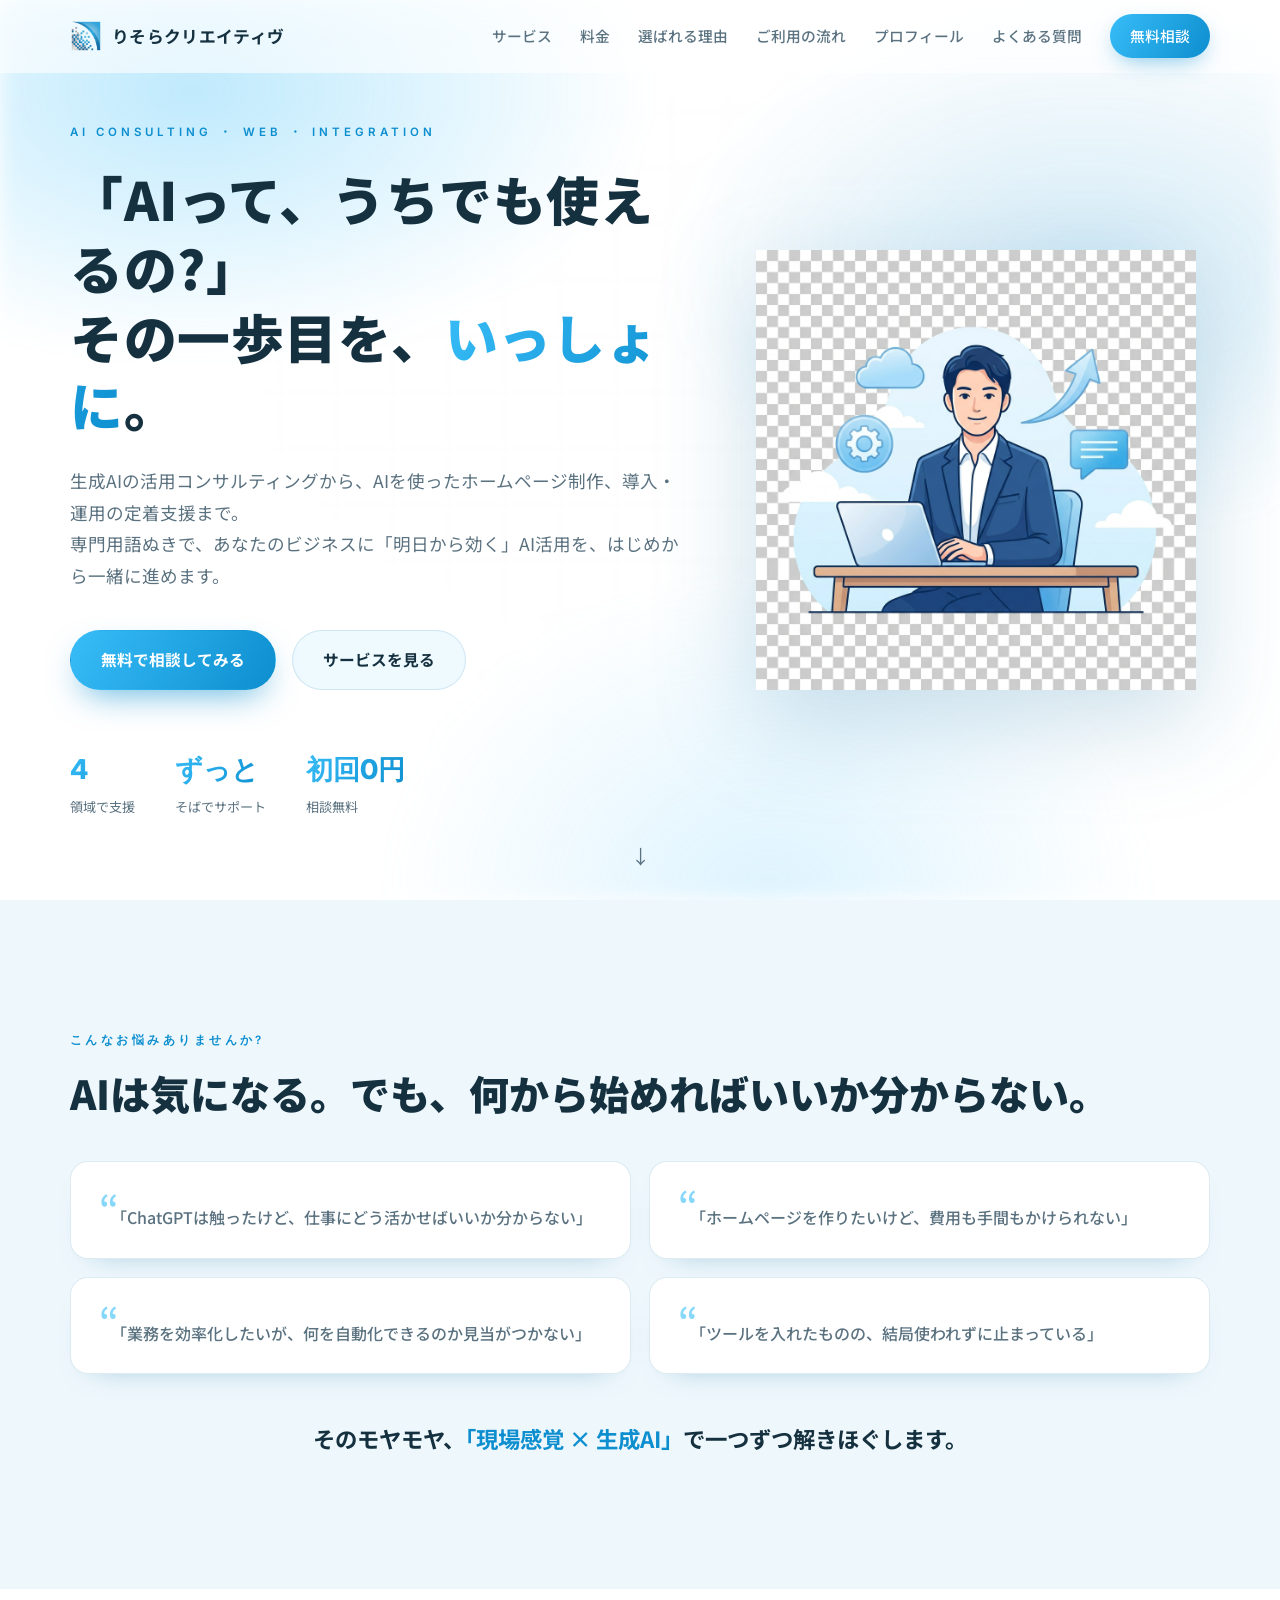
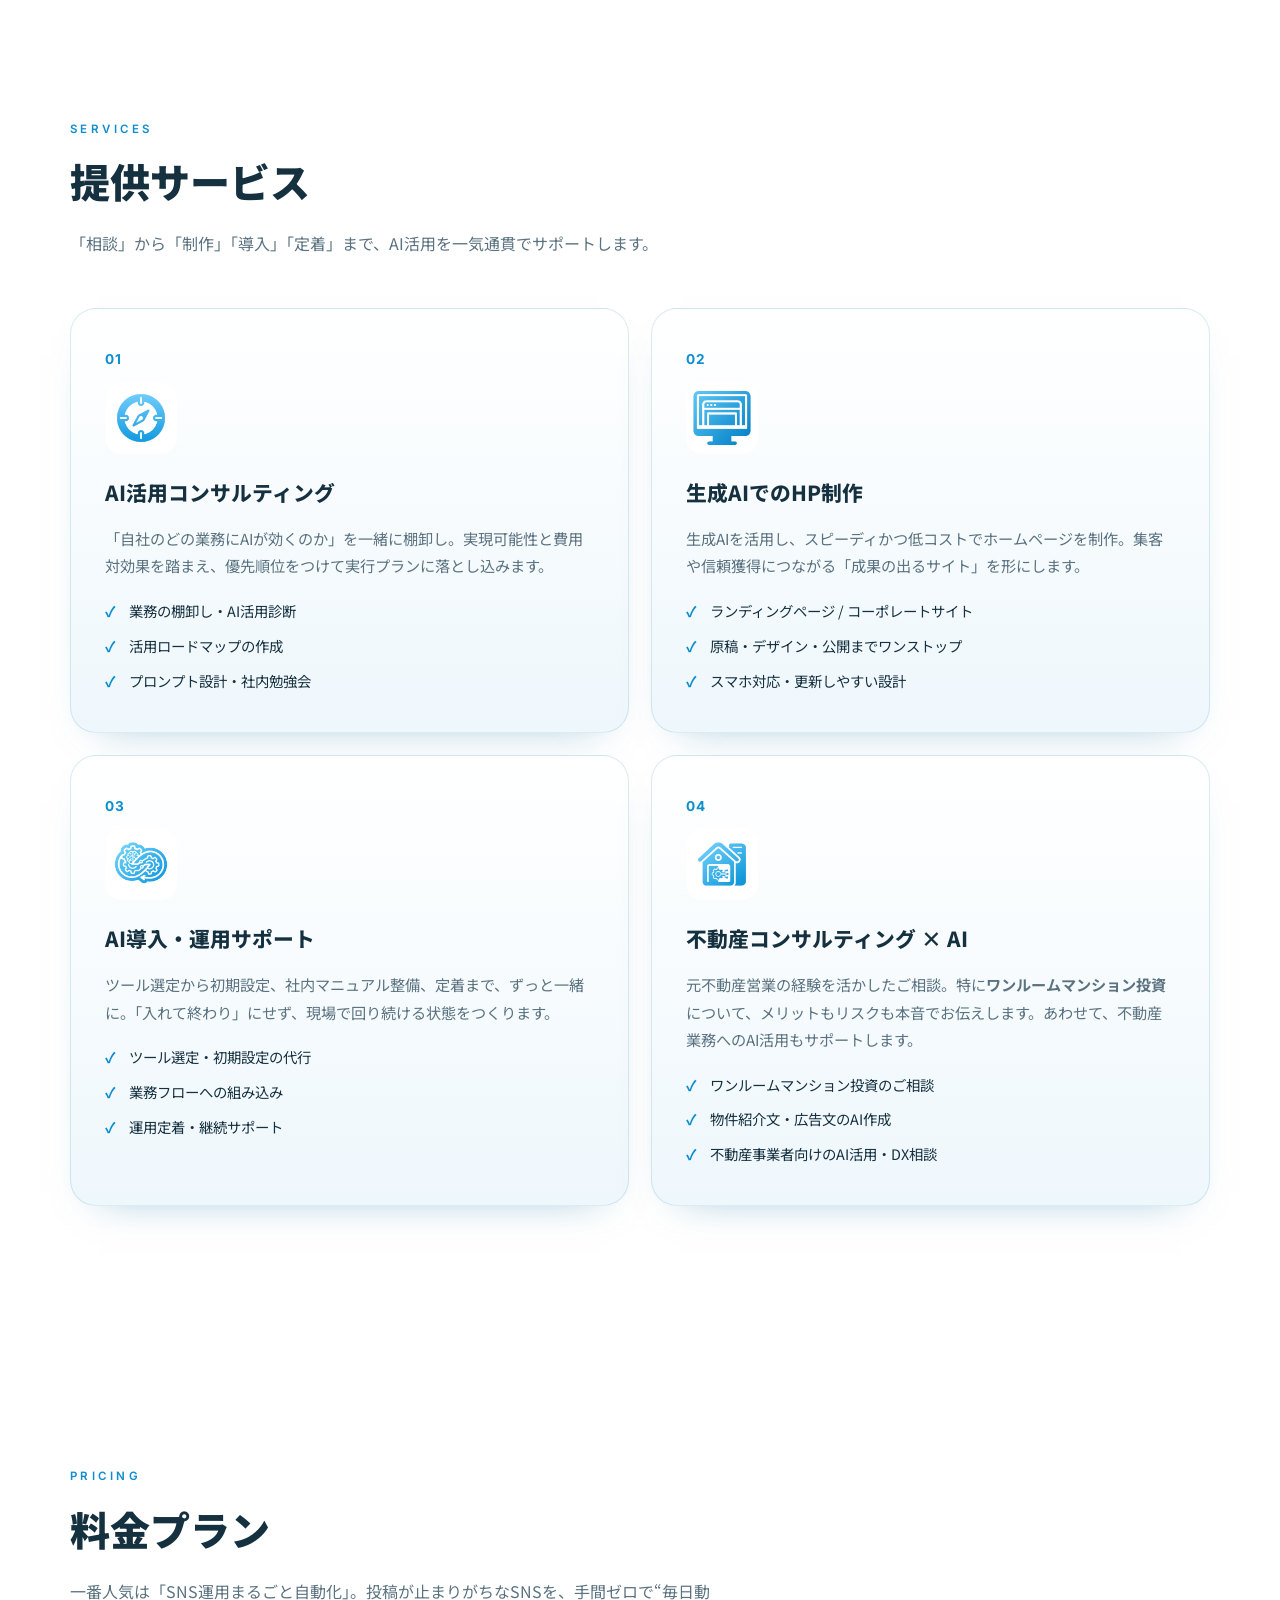
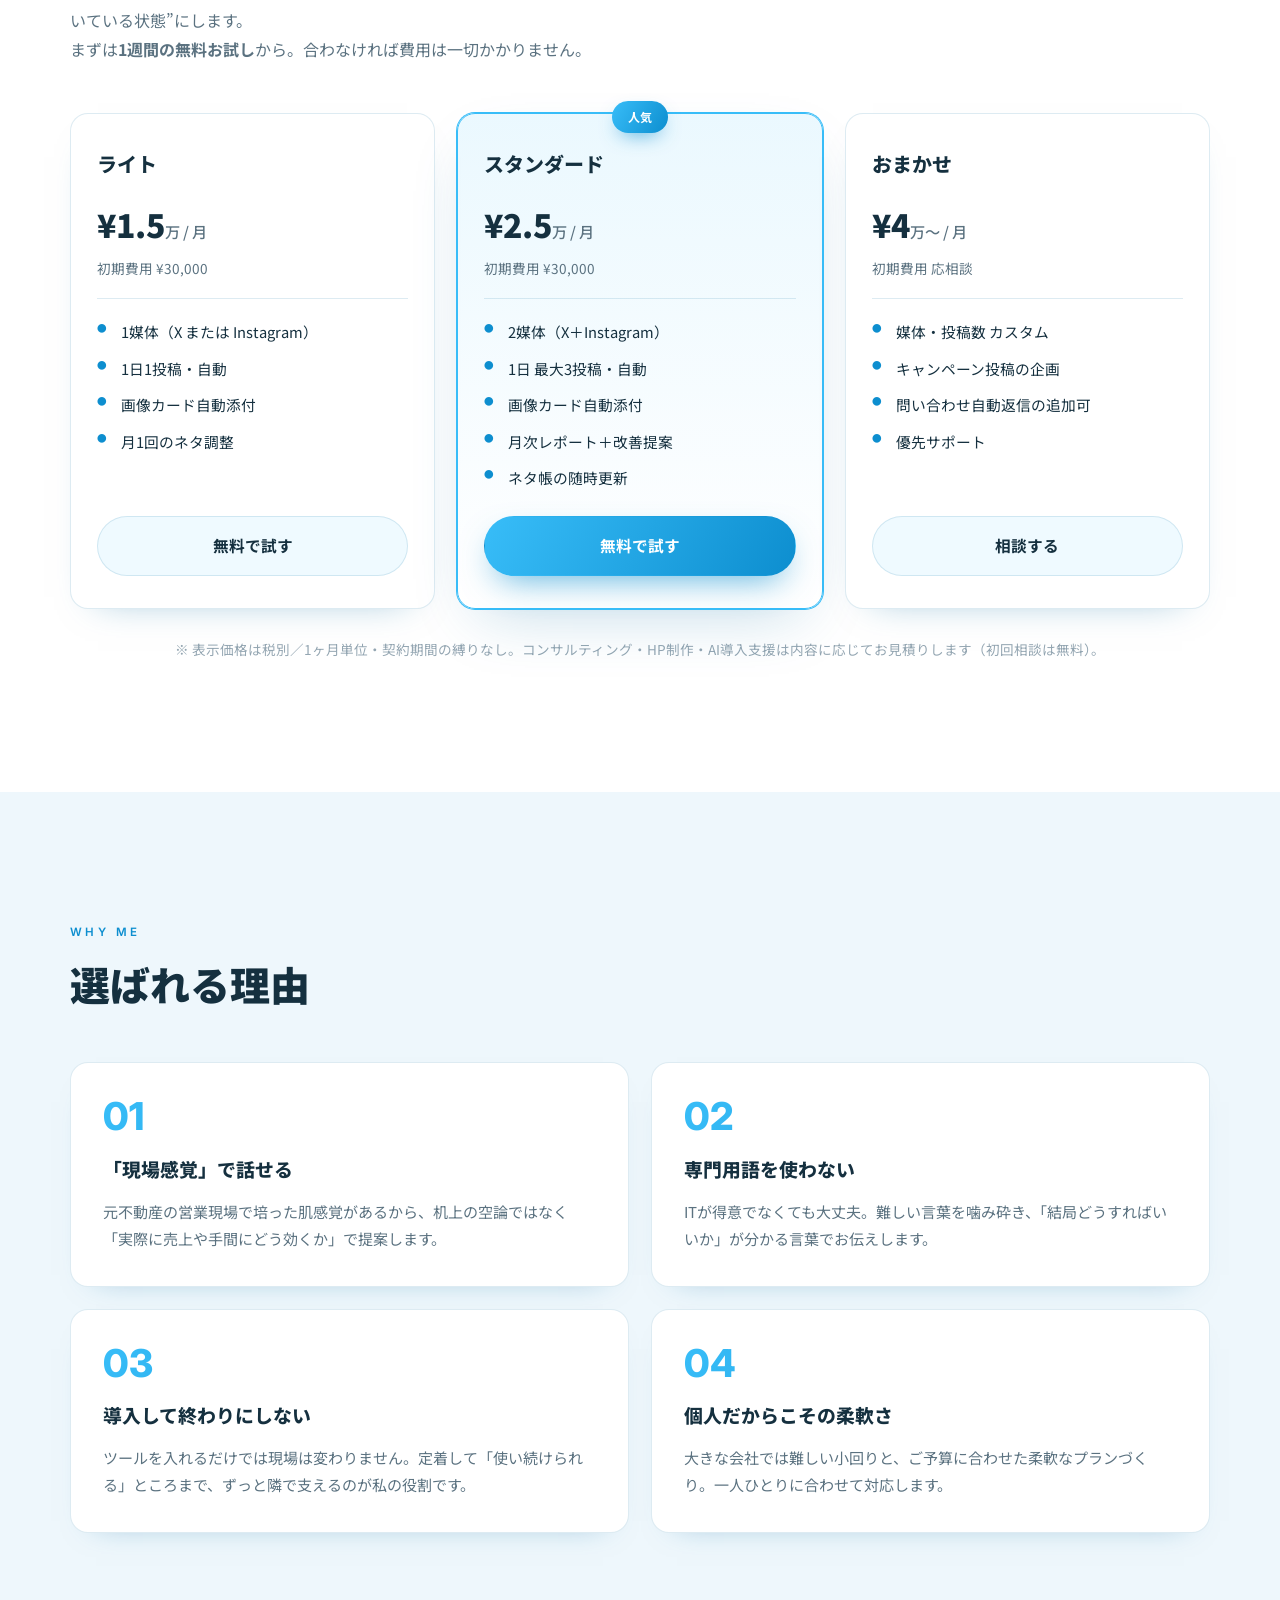
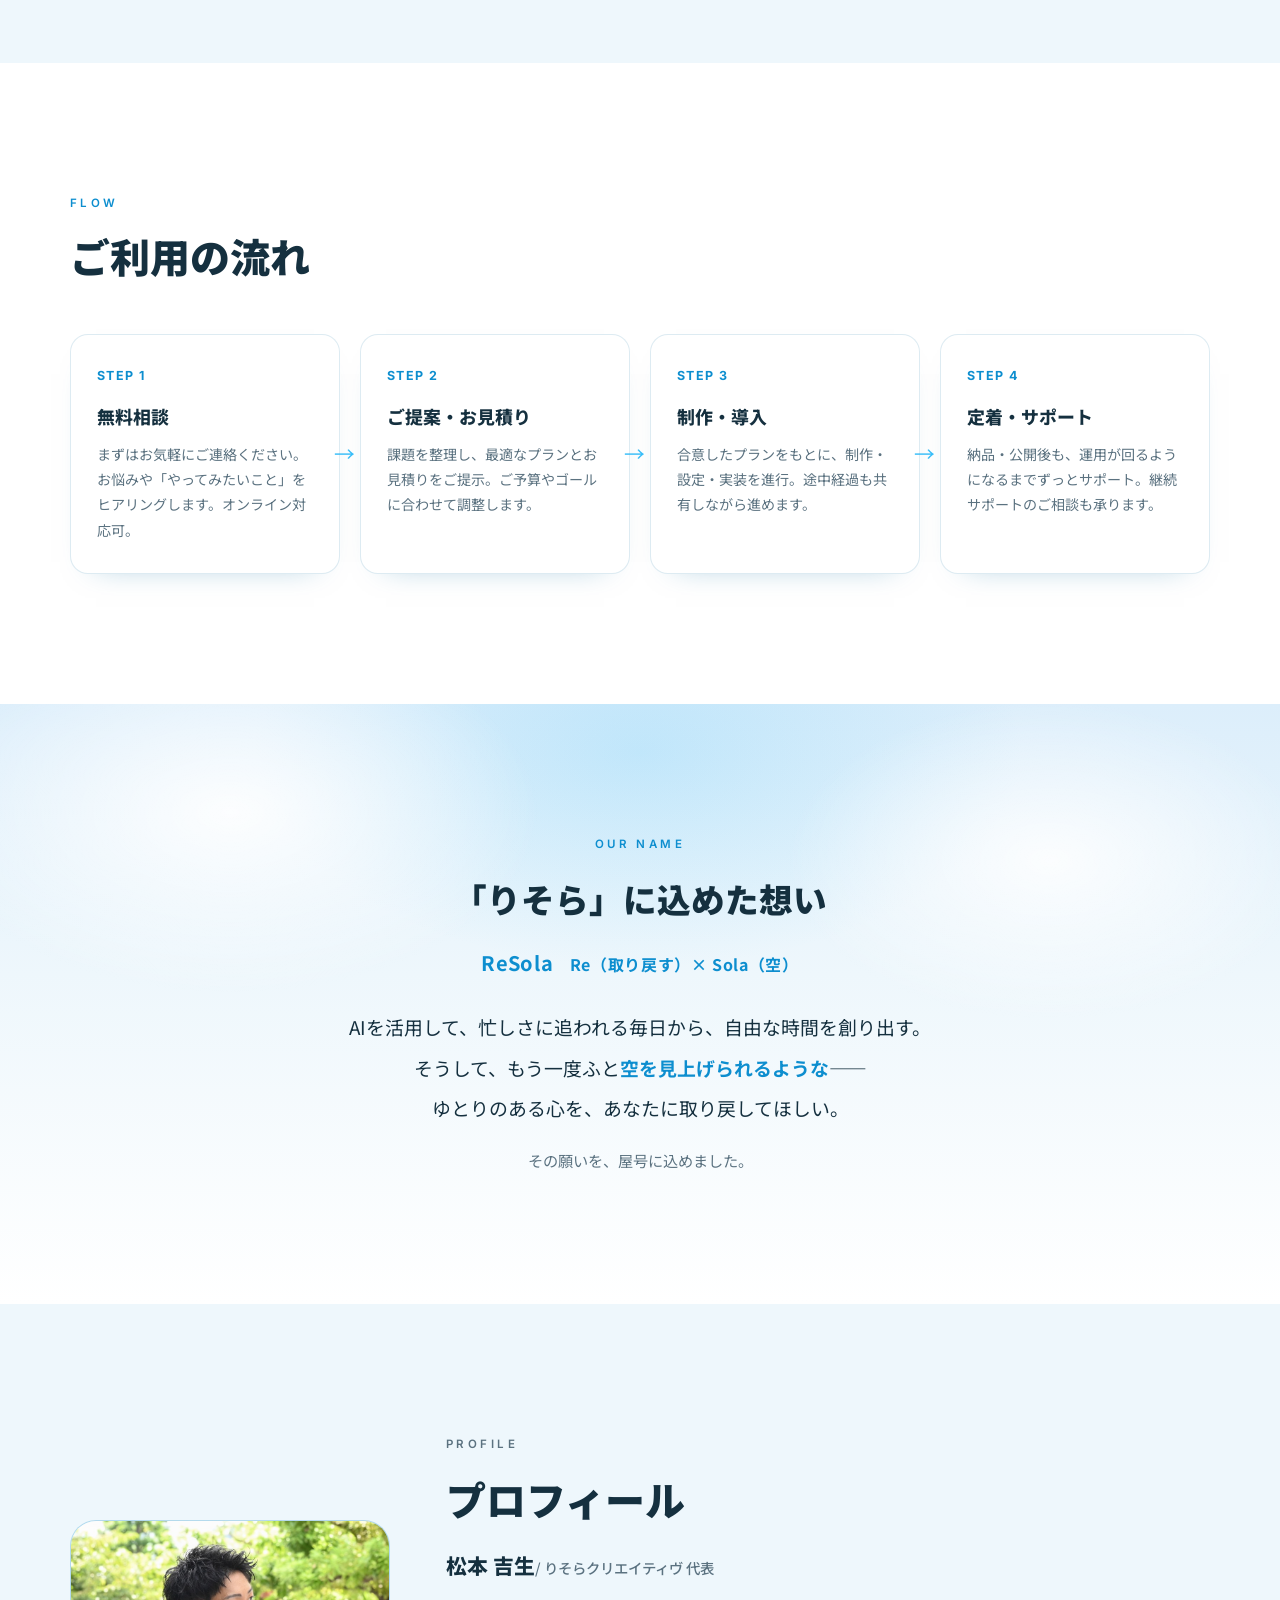
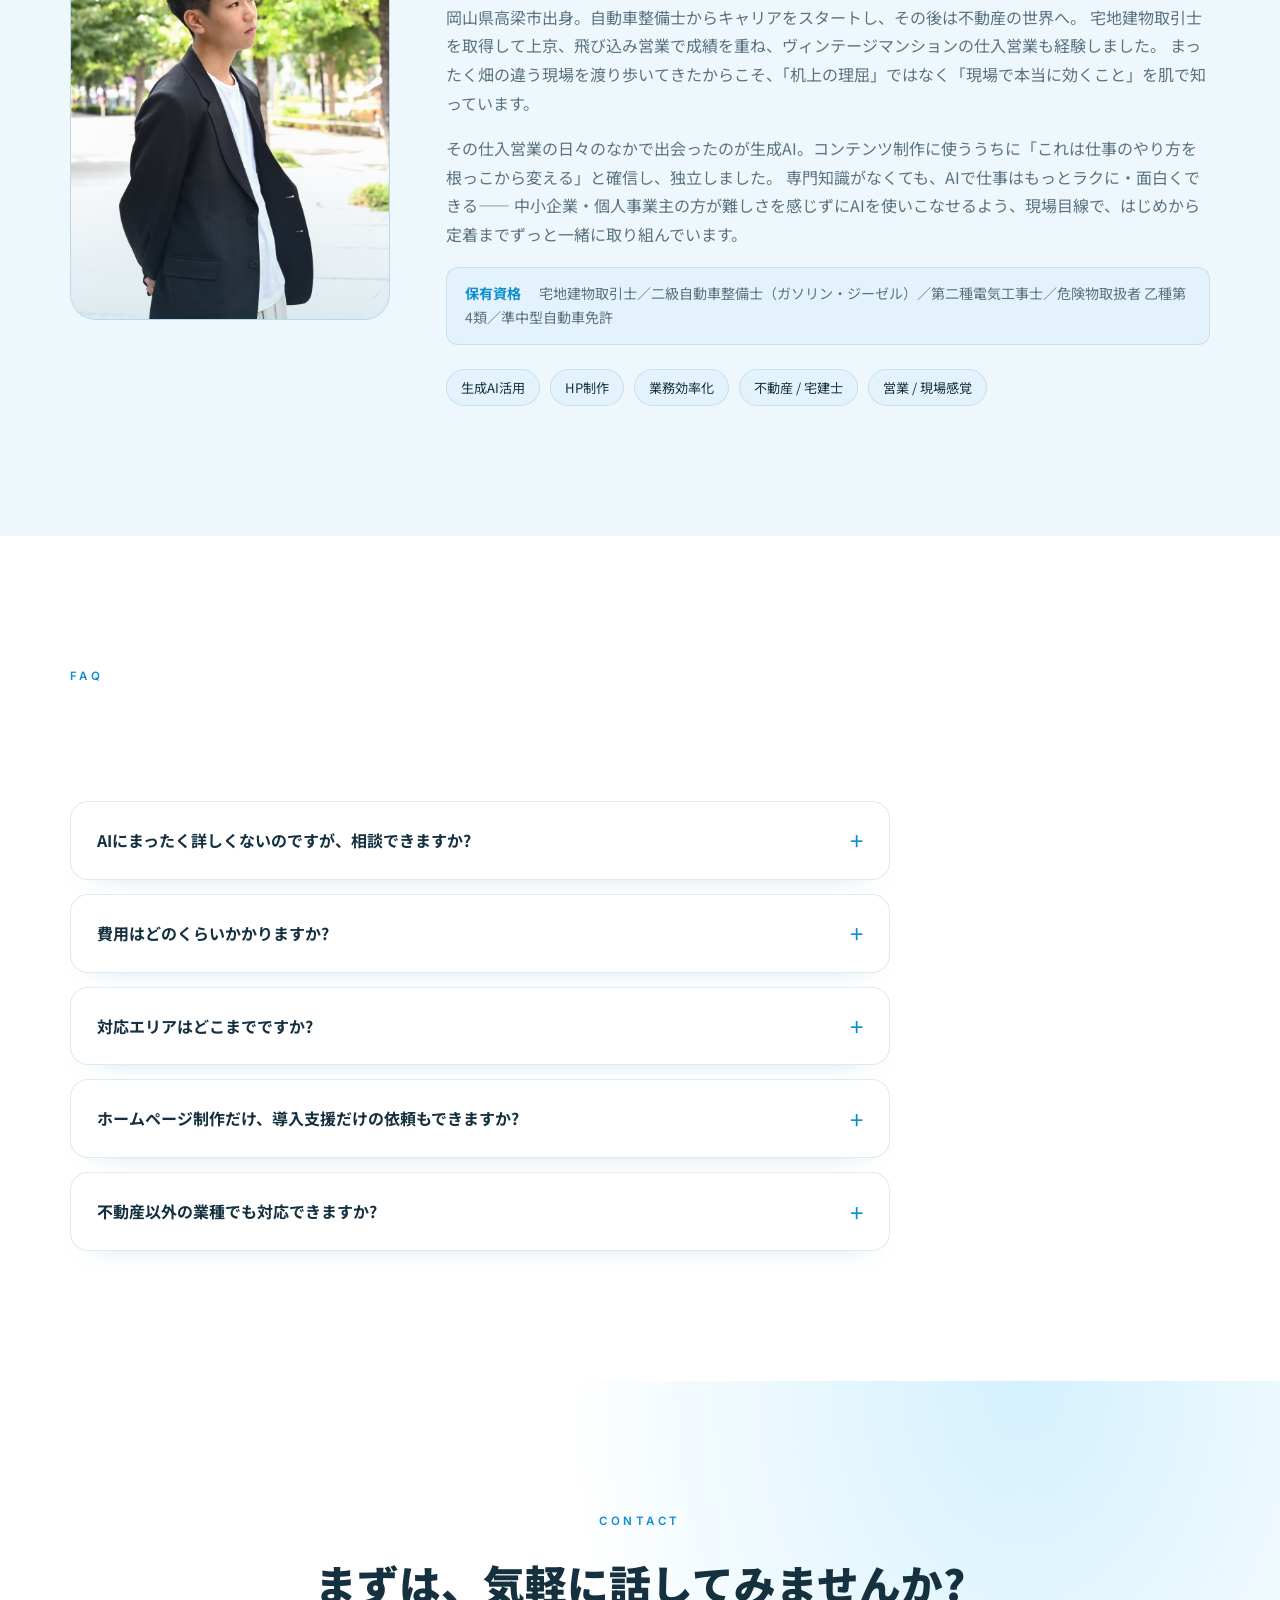
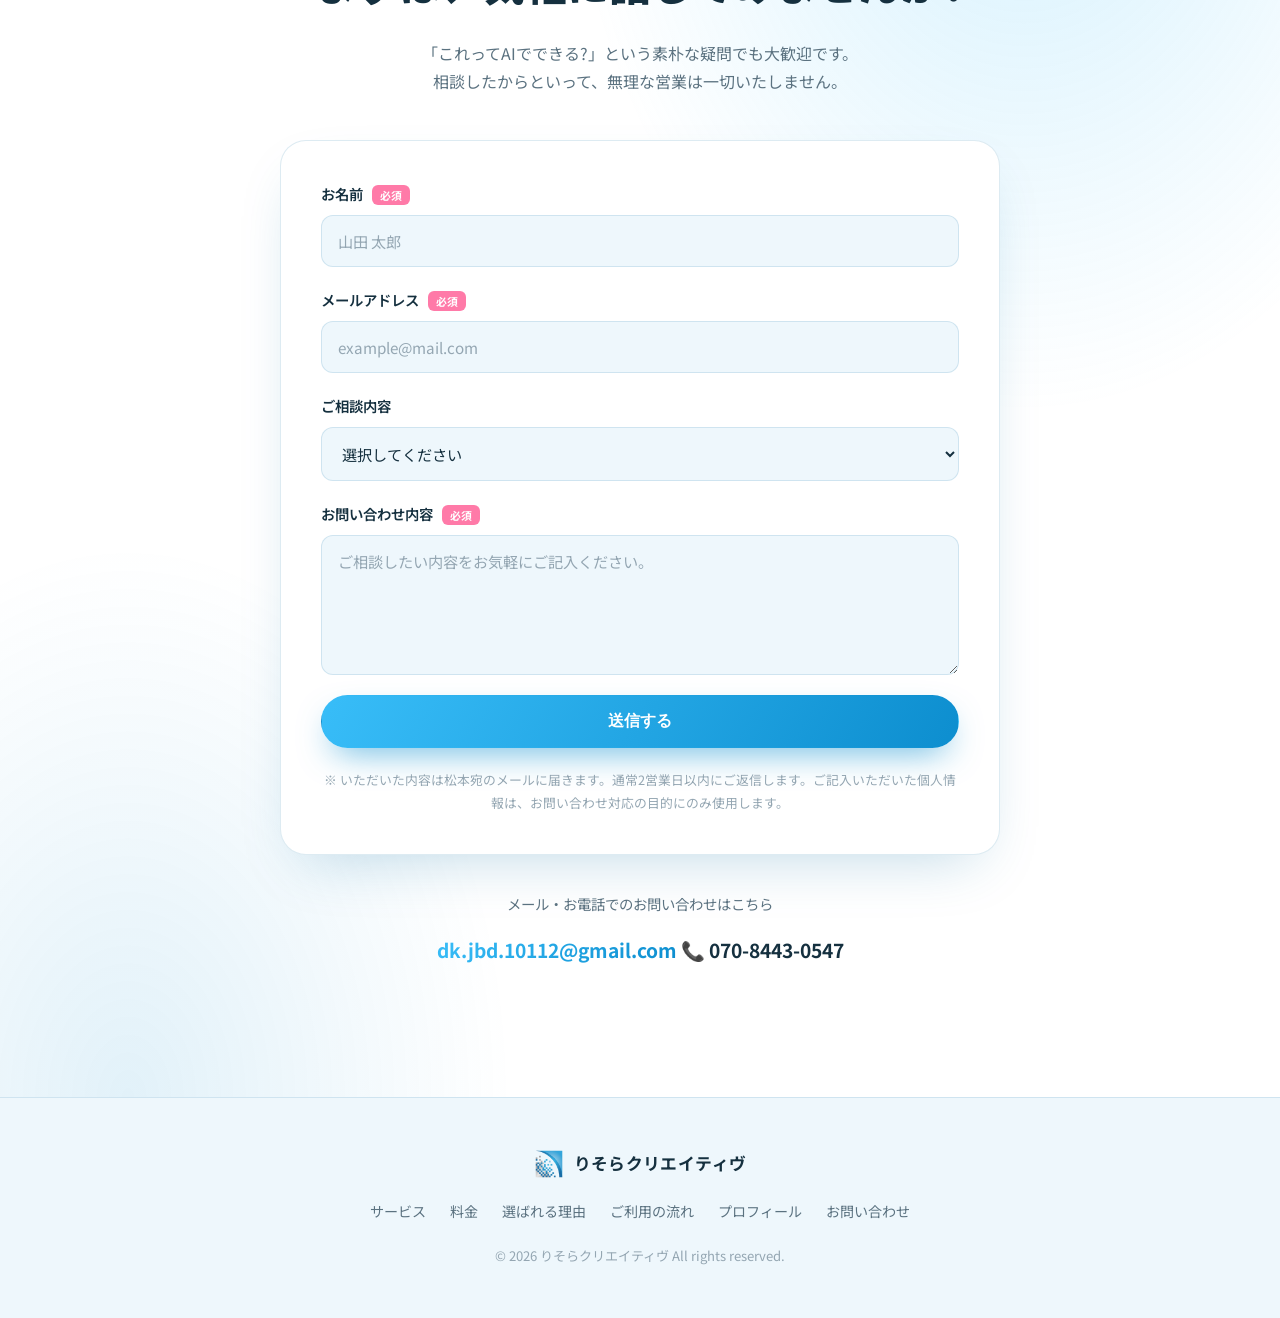
==== index.html @ 0defe7f1 "Initial commit: ReSola Creative 事業紹介HP 水色×白の1ページLP。サービス/料金/プロフィール/問い合わせ(Formspree)。  Co-Authored-By:" ====
<!DOCTYPE html>
<html lang="ja">
<head>
  <meta charset="UTF-8" />
  <meta name="viewport" content="width=device-width, initial-scale=1.0" />
  <title>ReSola Creative（りそらクリエイティヴ）｜ 生成AI活用コンサルティング・HP制作・AI導入支援</title>
  <meta name="description" content="個人事業主・中小企業向けの生成AI活用コンサルティング、AIを活用したホームページ制作、AI導入・運用サポート。元不動産のリアルな現場感覚で、明日から使えるAI活用を、はじめから一緒に支援します。" />
  <!-- OGP / Twitter -->
  <meta property="og:type" content="website" />
  <meta property="og:url" content="https://yocchandayyo.github.io/resola/" />
  <meta property="og:title" content="ReSola Creative（りそらクリエイティヴ）｜生成AI活用で、もう一度空を見上げる余裕を" />
  <meta property="og:description" content="個人事業主・中小企業向けの生成AI活用コンサルティング、AIでのHP制作、AI導入・運用サポート。SNS運用の自動化など、明日から効くAI活用を、はじめから一緒に進めます。" />
  <meta property="og:image" content="https://yocchandayyo.github.io/resola/assets/og-image.png" />
  <meta property="og:site_name" content="ReSola Creative" />
  <meta name="twitter:card" content="summary_large_image" />
  <meta name="twitter:title" content="ReSola Creative（りそらクリエイティヴ）｜生成AI活用支援" />
  <meta name="twitter:description" content="生成AI活用コンサル・AIでのHP制作・AI導入支援。SNS運用の自動化など、明日から効くAI活用を、はじめから一緒に。" />
  <meta name="twitter:image" content="https://yocchandayyo.github.io/resola/assets/og-image.png" />
  <link rel="preconnect" href="https://fonts.googleapis.com" />
  <link rel="preconnect" href="https://fonts.gstatic.com" crossorigin />
  <link href="https://fonts.googleapis.com/css2?family=Inter:wght@400;500;600;700;800&family=Noto+Sans+JP:wght@400;500;700;900&display=swap" rel="stylesheet" />
  <link rel="icon" type="image/png" href="assets/favicon.png" />
  <link rel="icon" type="image/png" sizes="32x32" href="assets/favicon-32.png" />
  <link rel="apple-touch-icon" href="assets/favicon.png" />
  <link rel="stylesheet" href="styles.css" />
</head>
<body>
  <!-- ===== Header ===== -->
  <header class="header" id="header">
    <div class="container header__inner">
      <a href="#hero" class="logo">
        <img class="logo__img" src="assets/logo-mark.png" alt="ReSola ロゴマーク" />
        <span class="logo__text">りそらクリエイティヴ</span>
      </a>
      <nav class="nav" id="nav">
        <a href="#services">サービス</a>
        <a href="#pricing">料金</a>
        <a href="#reasons">選ばれる理由</a>
        <a href="#flow">ご利用の流れ</a>
        <a href="#profile">プロフィール</a>
        <a href="#faq">よくある質問</a>
        <a href="#contact" class="nav__cta">無料相談</a>
      </nav>
      <button class="nav-toggle" id="navToggle" aria-label="メニュー">
        <span></span><span></span><span></span>
      </button>
    </div>
  </header>

  <!-- ===== Hero ===== -->
  <section class="hero" id="hero">
    <div class="hero__bg"></div>
    <div class="container hero__inner">
      <div class="hero__text">
        <p class="hero__eyebrow">AI CONSULTING ・ WEB ・ INTEGRATION</p>
        <h1 class="hero__title">
          「AIって、<br class="sp-br" />うちでも使えるの?」<br />
          その一歩目を、<span class="grad">いっしょに</span>。
        </h1>
        <p class="hero__lead">
          生成AIの活用コンサルティングから、AIを使ったホームページ制作、導入・運用の定着支援まで。<br />
          専門用語ぬきで、あなたのビジネスに「明日から効く」AI活用を、はじめから一緒に進めます。
        </p>
        <div class="hero__actions">
          <a href="#contact" class="btn btn--primary">無料で相談してみる</a>
          <a href="#services" class="btn btn--ghost">サービスを見る</a>
        </div>
        <div class="hero__stats">
          <div class="stat"><span class="stat__num">4</span><span class="stat__label">領域で支援</span></div>
          <div class="stat"><span class="stat__num">ずっと</span><span class="stat__label">そばでサポート</span></div>
          <div class="stat"><span class="stat__num">初回0円</span><span class="stat__label">相談無料</span></div>
        </div>
      </div>
      <div class="hero__visual">
        <img src="assets/hero.png" alt="生成AIを活用して楽しく働くイメージイラスト" />
      </div>
    </div>
    <a href="#problem" class="hero__scroll" aria-label="下へ">↓</a>
  </section>

  <!-- ===== Problem ===== -->
  <section class="section problem" id="problem">
    <div class="container">
      <p class="section__eyebrow">こんなお悩みありませんか?</p>
      <h2 class="section__title">AIは気になる。でも、<br class="sp-br" />何から始めればいいか分からない。</h2>
      <div class="problem__grid">
        <div class="problem__card">「ChatGPTは触ったけど、仕事にどう活かせばいいか分からない」</div>
        <div class="problem__card">「ホームページを作りたいけど、費用も手間もかけられない」</div>
        <div class="problem__card">「業務を効率化したいが、何を自動化できるのか見当がつかない」</div>
        <div class="problem__card">「ツールを入れたものの、結局使われずに止まっている」</div>
      </div>
      <p class="problem__bridge">そのモヤモヤ、<strong>「現場感覚 × 生成AI」</strong>で一つずつ解きほぐします。</p>
    </div>
  </section>

  <!-- ===== Services ===== -->
  <section class="section services" id="services">
    <div class="container">
      <p class="section__eyebrow">SERVICES</p>
      <h2 class="section__title">提供サービス</h2>
      <p class="section__lead">「相談」から「制作」「導入」「定着」まで、AI活用を一気通貫でサポートします。</p>

      <div class="services__grid">
        <article class="service-card">
          <div class="service-card__no">01</div>
          <div class="service-card__icon"><img src="assets/icon_consulting.png" alt="" /></div>
          <h3>AI活用コンサルティング</h3>
          <p>「自社のどの業務にAIが効くのか」を一緒に棚卸し。実現可能性と費用対効果を踏まえ、優先順位をつけて実行プランに落とし込みます。</p>
          <ul>
            <li>業務の棚卸し・AI活用診断</li>
            <li>活用ロードマップの作成</li>
            <li>プロンプト設計・社内勉強会</li>
          </ul>
        </article>

        <article class="service-card">
          <div class="service-card__no">02</div>
          <div class="service-card__icon"><img src="assets/icon_web.png" alt="" /></div>
          <h3>生成AIでのHP制作</h3>
          <p>生成AIを活用し、スピーディかつ低コストでホームページを制作。集客や信頼獲得につながる「成果の出るサイト」を形にします。</p>
          <ul>
            <li>ランディングページ / コーポレートサイト</li>
            <li>原稿・デザイン・公開までワンストップ</li>
            <li>スマホ対応・更新しやすい設計</li>
          </ul>
        </article>

        <article class="service-card">
          <div class="service-card__no">03</div>
          <div class="service-card__icon"><img src="assets/icon_integration.png" alt="" /></div>
          <h3>AI導入・運用サポート</h3>
          <p>ツール選定から初期設定、社内マニュアル整備、定着まで、ずっと一緒に。「入れて終わり」にせず、現場で回り続ける状態をつくります。</p>
          <ul>
            <li>ツール選定・初期設定の代行</li>
            <li>業務フローへの組み込み</li>
            <li>運用定着・継続サポート</li>
          </ul>
        </article>

        <article class="service-card">
          <div class="service-card__no">04</div>
          <div class="service-card__icon"><img src="assets/icon_realestate.png" alt="" /></div>
          <h3>不動産コンサルティング × AI</h3>
          <p>元不動産営業の経験を活かしたご相談。特に<strong>ワンルームマンション投資</strong>について、メリットもリスクも本音でお伝えします。あわせて、不動産業務へのAI活用もサポートします。</p>
          <ul>
            <li>ワンルームマンション投資のご相談</li>
            <li>物件紹介文・広告文のAI作成</li>
            <li>不動産事業者向けのAI活用・DX相談</li>
          </ul>
        </article>
      </div>
    </div>
  </section>

  <!-- ===== Pricing ===== -->
  <section class="section pricing" id="pricing">
    <div class="container">
      <p class="section__eyebrow">PRICING</p>
      <h2 class="section__title">料金プラン</h2>
      <p class="section__lead">一番人気は「SNS運用まるごと自動化」。投稿が止まりがちなSNSを、手間ゼロで“毎日動いている状態”にします。<br>まずは<strong>1週間の無料お試し</strong>から。合わなければ費用は一切かかりません。</p>

      <div class="pricing__grid">
        <article class="plan-card">
          <h3 class="plan-card__name">ライト</h3>
          <p class="plan-card__price">¥1.5<span>万 / 月</span></p>
          <p class="plan-card__sub">初期費用 ¥30,000</p>
          <ul class="plan-card__list">
            <li>1媒体（X または Instagram）</li>
            <li>1日1投稿・自動</li>
            <li>画像カード自動添付</li>
            <li>月1回のネタ調整</li>
          </ul>
          <a href="#contact" class="btn btn--ghost btn--block">無料で試す</a>
        </article>

        <article class="plan-card plan-card--feature">
          <span class="plan-card__badge">人気</span>
          <h3 class="plan-card__name">スタンダード</h3>
          <p class="plan-card__price">¥2.5<span>万 / 月</span></p>
          <p class="plan-card__sub">初期費用 ¥30,000</p>
          <ul class="plan-card__list">
            <li>2媒体（X＋Instagram）</li>
            <li>1日 最大3投稿・自動</li>
            <li>画像カード自動添付</li>
            <li>月次レポート＋改善提案</li>
            <li>ネタ帳の随時更新</li>
          </ul>
          <a href="#contact" class="btn btn--primary btn--block">無料で試す</a>
        </article>

        <article class="plan-card">
          <h3 class="plan-card__name">おまかせ</h3>
          <p class="plan-card__price">¥4<span>万〜 / 月</span></p>
          <p class="plan-card__sub">初期費用 応相談</p>
          <ul class="plan-card__list">
            <li>媒体・投稿数 カスタム</li>
            <li>キャンペーン投稿の企画</li>
            <li>問い合わせ自動返信の追加可</li>
            <li>優先サポート</li>
          </ul>
          <a href="#contact" class="btn btn--ghost btn--block">相談する</a>
        </article>
      </div>
      <p class="pricing__note">※ 表示価格は税別／1ヶ月単位・契約期間の縛りなし。コンサルティング・HP制作・AI導入支援は内容に応じてお見積りします（初回相談は無料）。</p>
    </div>
  </section>

  <!-- ===== Reasons ===== -->
  <section class="section reasons" id="reasons">
    <div class="container">
      <p class="section__eyebrow">WHY ME</p>
      <h2 class="section__title">選ばれる理由</h2>
      <div class="reasons__grid">
        <div class="reason">
          <div class="reason__num">01</div>
          <h3>「現場感覚」で話せる</h3>
          <p>元不動産の営業現場で培った肌感覚があるから、机上の空論ではなく「実際に売上や手間にどう効くか」で提案します。</p>
        </div>
        <div class="reason">
          <div class="reason__num">02</div>
          <h3>専門用語を使わない</h3>
          <p>ITが得意でなくても大丈夫。難しい言葉を噛み砕き、「結局どうすればいいか」が分かる言葉でお伝えします。</p>
        </div>
        <div class="reason">
          <div class="reason__num">03</div>
          <h3>導入して終わりにしない</h3>
          <p>ツールを入れるだけでは現場は変わりません。定着して「使い続けられる」ところまで、ずっと隣で支えるのが私の役割です。</p>
        </div>
        <div class="reason">
          <div class="reason__num">04</div>
          <h3>個人だからこその柔軟さ</h3>
          <p>大きな会社では難しい小回りと、ご予算に合わせた柔軟なプランづくり。一人ひとりに合わせて対応します。</p>
        </div>
      </div>
    </div>
  </section>

  <!-- ===== Flow ===== -->
  <section class="section flow" id="flow">
    <div class="container">
      <p class="section__eyebrow">FLOW</p>
      <h2 class="section__title">ご利用の流れ</h2>
      <ol class="flow__list">
        <li class="flow__step">
          <div class="flow__step-no">STEP 1</div>
          <h3>無料相談</h3>
          <p>まずはお気軽にご連絡ください。お悩みや「やってみたいこと」をヒアリングします。オンライン対応可。</p>
        </li>
        <li class="flow__step">
          <div class="flow__step-no">STEP 2</div>
          <h3>ご提案・お見積り</h3>
          <p>課題を整理し、最適なプランとお見積りをご提示。ご予算やゴールに合わせて調整します。</p>
        </li>
        <li class="flow__step">
          <div class="flow__step-no">STEP 3</div>
          <h3>制作・導入</h3>
          <p>合意したプランをもとに、制作・設定・実装を進行。途中経過も共有しながら進めます。</p>
        </li>
        <li class="flow__step">
          <div class="flow__step-no">STEP 4</div>
          <h3>定着・サポート</h3>
          <p>納品・公開後も、運用が回るようになるまでずっとサポート。継続サポートのご相談も承ります。</p>
        </li>
      </ol>
    </div>
  </section>

  <!-- ===== Brand message ===== -->
  <section class="section brand" id="brand">
    <div class="brand__bg" aria-hidden="true"></div>
    <div class="container brand__inner">
      <p class="section__eyebrow">OUR NAME</p>
      <h2 class="brand__title">「りそら」に込めた想い</h2>
      <p class="brand__sub"><strong>ReSola</strong>　Re（取り戻す）× Sola（空）</p>
      <p class="brand__body">
        AIを活用して、忙しさに追われる毎日から、自由な時間を創り出す。<br />
        そうして、もう一度ふと<strong>空を見上げられるような</strong>——<br />
        ゆとりのある心を、あなたに取り戻してほしい。
      </p>
      <p class="brand__note">その願いを、屋号に込めました。</p>
    </div>
  </section>

  <!-- ===== Profile ===== -->
  <section class="section profile" id="profile">
    <div class="container profile__inner">
      <div class="profile__photo">
        <img src="assets/profile.jpg" alt="りそらクリエイティヴ 代表 松本 吉生" />
      </div>
      <div class="profile__body">
        <p class="section__eyebrow">PROFILE</p>
        <h2 class="section__title">プロフィール</h2>
        <p class="profile__name">松本 吉生<span>/ りそらクリエイティヴ 代表</span></p>
        <p>
          岡山県高梁市出身。自動車整備士からキャリアをスタートし、その後は不動産の世界へ。
          宅地建物取引士を取得して上京、飛び込み営業で成績を重ね、ヴィンテージマンションの仕入営業も経験しました。
          まったく畑の違う現場を渡り歩いてきたからこそ、「机上の理屈」ではなく「現場で本当に効くこと」を肌で知っています。
        </p>
        <p>
          その仕入営業の日々のなかで出会ったのが生成AI。コンテンツ制作に使ううちに「これは仕事のやり方を根っこから変える」と確信し、独立しました。
          専門知識がなくても、AIで仕事はもっとラクに・面白くできる——
          中小企業・個人事業主の方が難しさを感じずにAIを使いこなせるよう、現場目線で、はじめから定着までずっと一緒に取り組んでいます。
        </p>
        <p class="profile__creds"><strong>保有資格</strong>　宅地建物取引士／二級自動車整備士（ガソリン・ジーゼル）／第二種電気工事士／危険物取扱者 乙種第4類／準中型自動車免許</p>
        <ul class="profile__tags">
          <li>生成AI活用</li>
          <li>HP制作</li>
          <li>業務効率化</li>
          <li>不動産 / 宅建士</li>
          <li>営業 / 現場感覚</li>
        </ul>
      </div>
    </div>
  </section>

  <!-- ===== FAQ ===== -->
  <section class="section faq" id="faq">
    <div class="container">
      <p class="section__eyebrow">FAQ</p>
      <h2 class="section__title">よくある質問</h2>
      <div class="faq__list">
        <details class="faq__item">
          <summary>AIにまったく詳しくないのですが、相談できますか?</summary>
          <p>もちろんです。むしろ「これから始めたい」という方こそ歓迎です。専門用語を使わず、今のお仕事に合わせてご説明します。</p>
        </details>
        <details class="faq__item">
          <summary>費用はどのくらいかかりますか?</summary>
          <p>内容や規模により異なります。ご予算をお聞きしたうえで、無理のないプランをご提案します。初回のご相談は無料です。</p>
        </details>
        <details class="faq__item">
          <summary>対応エリアはどこまでですか?</summary>
          <p>オンライン(Zoom等)を中心に全国対応可能です。お近くであれば対面でのご相談も承ります。</p>
        </details>
        <details class="faq__item">
          <summary>ホームページ制作だけ、導入支援だけの依頼もできますか?</summary>
          <p>はい、単発のご依頼も歓迎です。必要な部分だけでも、まとめてでも、ご要望に合わせて柔軟に対応します。</p>
        </details>
        <details class="faq__item">
          <summary>不動産以外の業種でも対応できますか?</summary>
          <p>対応可能です。不動産は一例で、飲食・士業・サロン・小売など幅広い業種でAI活用のお手伝いができます。</p>
        </details>
      </div>
    </div>
  </section>

  <!-- ===== Contact / CTA ===== -->
  <section class="section contact" id="contact">
    <div class="container contact__inner">
      <p class="section__eyebrow contact__eyebrow">CONTACT</p>
      <h2 class="contact__title">まずは、気軽に話してみませんか?</h2>
      <p class="contact__lead">
        「これってAIでできる?」という素朴な疑問でも大歓迎です。<br />
        相談したからといって、無理な営業は一切いたしません。
      </p>

      <form class="contact-form" id="contactForm" action="https://formspree.io/f/xpqgljgd" method="POST" novalidate>
        <input type="hidden" name="_subject" value="【りそらクリエイティヴHP】新しいお問い合わせ" />
        <div class="field">
          <label for="name">お名前 <span class="req">必須</span></label>
          <input type="text" id="name" name="name" placeholder="山田 太郎" required />
        </div>
        <div class="field">
          <label for="email">メールアドレス <span class="req">必須</span></label>
          <input type="email" id="email" name="email" placeholder="example@mail.com" required />
        </div>
        <div class="field">
          <label for="category">ご相談内容</label>
          <select id="category" name="category">
            <option value="">選択してください</option>
            <option>AI活用コンサルティング</option>
            <option>生成AIでのHP制作</option>
            <option>AI導入・運用サポート</option>
            <option>不動産 × AI 活用</option>
            <option>その他</option>
          </select>
        </div>
        <div class="field">
          <label for="message">お問い合わせ内容 <span class="req">必須</span></label>
          <textarea id="message" name="message" rows="5" placeholder="ご相談したい内容をお気軽にご記入ください。" required></textarea>
        </div>
        <button type="submit" class="btn btn--primary btn--block">送信する</button>
        <p class="contact-form__note">※ いただいた内容は松本宛のメールに届きます。通常2営業日以内にご返信します。ご記入いただいた個人情報は、お問い合わせ対応の目的にのみ使用します。</p>
      </form>

      <div class="contact__alt">
        <p>メール・お電話でのお問い合わせはこちら</p>
        <a href="mailto:dk.jbd.10112@gmail.com" class="contact__mail">dk.jbd.10112@gmail.com</a>
        <a href="tel:07084430547" class="contact__tel">📞 070-8443-0547</a>
      </div>
    </div>
  </section>

  <!-- ===== Footer ===== -->
  <footer class="footer">
    <div class="container footer__inner">
      <div class="footer__brand">
        <img class="logo__img" src="assets/logo-mark.png" alt="ReSola ロゴマーク" />
        <span class="logo__text">りそらクリエイティヴ</span>
      </div>
      <nav class="footer__nav">
        <a href="#services">サービス</a>
        <a href="#pricing">料金</a>
        <a href="#reasons">選ばれる理由</a>
        <a href="#flow">ご利用の流れ</a>
        <a href="#profile">プロフィール</a>
        <a href="#contact">お問い合わせ</a>
      </nav>
      <p class="footer__copy">© <span id="year"></span> りそらクリエイティヴ All rights reserved.</p>
    </div>
  </footer>

  <script src="script.js"></script>
</body>
</html>
---- styles.css ----
/* ===== Tokens ===== */
:root {
  --bg: #ffffff;
  --bg-soft: #eef7fc;
  --surface: #ffffff;
  --surface-2: #e4f3fb;
  --line: rgba(14, 116, 165, 0.14);
  --text: #15303f;
  --muted: #5b7280;
  --muted-2: #94a6b2;
  --accent: #38bdf8;
  --accent-2: #0d8ecf;
  --accent-3: #ff7aa8;
  --grad: linear-gradient(120deg, #38bdf8 0%, #0d8ecf 100%);
  --grad-soft: linear-gradient(120deg, rgba(56, 189, 248, 0.18), rgba(13, 142, 207, 0.12));
  --radius: 18px;
  --radius-lg: 26px;
  --maxw: 1140px;
  --shadow: 0 24px 60px -24px rgba(13, 110, 160, 0.28);
  --ease: cubic-bezier(0.22, 1, 0.36, 1);
}

/* ===== Reset ===== */
*, *::before, *::after { box-sizing: border-box; margin: 0; padding: 0; }
html { scroll-behavior: smooth; scroll-padding-top: 80px; }
body {
  font-family: "Noto Sans JP", "Inter", system-ui, sans-serif;
  background: var(--bg);
  color: var(--text);
  line-height: 1.8;
  -webkit-font-smoothing: antialiased;
  overflow-x: hidden;
}
a { color: inherit; text-decoration: none; }
ul, ol { list-style: none; }
img { max-width: 100%; display: block; }

.container { width: min(92%, var(--maxw)); margin-inline: auto; }
.grad {
  background: var(--grad);
  -webkit-background-clip: text;
  background-clip: text;
  color: transparent;
}
.sp-br { display: none; }

/* ===== Header ===== */
.header {
  position: fixed;
  inset: 0 0 auto 0;
  z-index: 100;
  backdrop-filter: blur(14px);
  background: rgba(255, 255, 255, 0.6);
  border-bottom: 1px solid transparent;
  transition: background 0.3s var(--ease), border-color 0.3s var(--ease), box-shadow 0.3s var(--ease);
}
.header.scrolled {
  background: rgba(255, 255, 255, 0.9);
  border-bottom-color: var(--line);
  box-shadow: 0 8px 30px -18px rgba(13, 110, 160, 0.4);
}
.header__inner {
  display: flex;
  align-items: center;
  justify-content: space-between;
  height: 72px;
}
.logo { display: flex; align-items: center; gap: 10px; font-weight: 700; }
.logo__img { height: 32px; width: auto; display: block; }
.footer__brand .logo__img { height: 30px; }
.logo__mark {
  color: var(--accent-2);
  font-size: 0.9rem;
  filter: drop-shadow(0 0 8px rgba(56, 189, 248, 0.6));
}
.logo__text { font-size: 1.05rem; letter-spacing: 0.02em; }

.nav { display: flex; align-items: center; gap: 28px; }
.nav a { color: var(--muted); font-size: 0.92rem; font-weight: 500; transition: color 0.2s; }
.nav a:hover { color: var(--text); }
.nav__cta {
  padding: 9px 20px;
  border-radius: 999px;
  background: var(--grad);
  color: #fff !important;
  font-weight: 700;
  box-shadow: 0 8px 24px -8px rgba(13, 142, 207, 0.6);
}
.nav__cta:hover { color: #fff; transform: translateY(-1px); }

.nav-toggle { display: none; flex-direction: column; gap: 5px; background: none; border: 0; cursor: pointer; padding: 8px; }
.nav-toggle span { width: 24px; height: 2px; background: var(--text); border-radius: 2px; transition: 0.3s var(--ease); }

/* ===== Hero ===== */
.hero {
  position: relative;
  min-height: 100vh;
  display: flex;
  align-items: center;
  padding: 120px 0 80px;
  overflow: hidden;
}
.hero__bg {
  position: absolute;
  inset: 0;
  background:
    radial-gradient(60% 50% at 15% 10%, rgba(56, 189, 248, 0.32), transparent 60%),
    radial-gradient(55% 50% at 85% 30%, rgba(13, 142, 207, 0.18), transparent 60%),
    radial-gradient(50% 60% at 60% 100%, rgba(125, 211, 252, 0.26), transparent 60%);
  filter: blur(10px);
  animation: drift 18s ease-in-out infinite alternate;
}
.hero__bg::after {
  content: "";
  position: absolute;
  inset: 0;
  background-image:
    linear-gradient(rgba(13, 110, 160, 0.05) 1px, transparent 1px),
    linear-gradient(90deg, rgba(13, 110, 160, 0.05) 1px, transparent 1px);
  background-size: 56px 56px;
  mask-image: radial-gradient(70% 70% at 50% 40%, #000 40%, transparent 100%);
}
@keyframes drift {
  from { transform: translate3d(0, 0, 0) scale(1); }
  to { transform: translate3d(-3%, 2%, 0) scale(1.08); }
}
.hero__inner { position: relative; z-index: 2; display: grid; grid-template-columns: 1.15fr 0.85fr; gap: 40px; align-items: center; }
.hero__text { min-width: 0; }
.hero__visual { position: relative; display: flex; justify-content: center; align-items: center; }
.hero__visual::before {
  content: "";
  position: absolute;
  inset: 0;
  margin: auto;
  width: 92%;
  aspect-ratio: 1;
  border-radius: 50%;
  background: radial-gradient(circle, rgba(56, 189, 248, 0.22), rgba(56, 189, 248, 0.06) 58%, transparent 72%);
}
.hero__visual img {
  position: relative;
  width: 100%;
  max-width: 440px;
  filter: drop-shadow(0 30px 50px rgba(13, 110, 160, 0.22));
  animation: floaty 6s ease-in-out infinite alternate;
}
@keyframes floaty { from { transform: translateY(0); } to { transform: translateY(-14px); } }
.hero__eyebrow {
  font-family: "Inter", sans-serif;
  letter-spacing: 0.35em;
  font-size: 0.72rem;
  font-weight: 600;
  color: var(--accent-2);
  margin-bottom: 22px;
}
.hero__title {
  font-size: clamp(1.9rem, 4.4vw, 3.3rem);
  font-weight: 900;
  line-height: 1.3;
  letter-spacing: 0.01em;
  margin-bottom: 26px;
}
.hero__lead { color: var(--muted); font-size: clamp(0.95rem, 2vw, 1.1rem); max-width: 620px; margin-bottom: 38px; }
.hero__actions { display: flex; gap: 16px; flex-wrap: wrap; margin-bottom: 56px; }

.btn {
  display: inline-flex;
  align-items: center;
  justify-content: center;
  padding: 15px 30px;
  border-radius: 999px;
  font-weight: 700;
  font-size: 0.98rem;
  transition: transform 0.25s var(--ease), box-shadow 0.25s var(--ease), background 0.25s;
  cursor: pointer;
  border: 1px solid transparent;
}
.btn--primary { background: var(--grad); color: #fff; box-shadow: 0 14px 34px -12px rgba(13, 142, 207, 0.7); }
.btn--primary:hover { transform: translateY(-2px); box-shadow: 0 20px 44px -12px rgba(13, 142, 207, 0.85); }
.btn--ghost { background: rgba(56, 189, 248, 0.08); border-color: var(--line); color: var(--text); }
.btn--ghost:hover { background: rgba(56, 189, 248, 0.16); transform: translateY(-2px); }
.btn--block { width: 100%; }

.hero__stats { display: flex; gap: 40px; flex-wrap: wrap; }
.stat { display: flex; flex-direction: column; }
.stat__num { font-size: 1.7rem; font-weight: 800; font-family: "Inter", sans-serif; background: var(--grad); -webkit-background-clip: text; background-clip: text; color: transparent; }
.stat__label { font-size: 0.82rem; color: var(--muted); }

.hero__scroll {
  position: absolute;
  bottom: 26px;
  left: 50%;
  transform: translateX(-50%);
  color: var(--muted);
  font-size: 1.2rem;
  z-index: 2;
  animation: bounce 2s infinite;
}
@keyframes bounce { 0%, 100% { transform: translate(-50%, 0); } 50% { transform: translate(-50%, 8px); } }

/* ===== Sections ===== */
.section { padding: clamp(70px, 11vw, 130px) 0; position: relative; }
.section__eyebrow {
  font-family: "Inter", sans-serif;
  letter-spacing: 0.3em;
  font-size: 0.72rem;
  font-weight: 600;
  color: var(--accent-2);
  margin-bottom: 14px;
  text-transform: uppercase;
}
.section__title {
  font-size: clamp(1.6rem, 4vw, 2.5rem);
  font-weight: 900;
  line-height: 1.4;
  margin-bottom: 20px;
}
.section__lead { color: var(--muted); max-width: 640px; margin-bottom: 50px; }

/* ===== Problem ===== */
.problem { background: var(--bg-soft); }
.problem__grid { display: grid; grid-template-columns: repeat(2, 1fr); gap: 18px; margin: 40px 0 44px; }
.problem__card {
  background: var(--surface);
  border: 1px solid var(--line);
  border-radius: var(--radius);
  padding: 26px 28px;
  color: var(--muted);
  font-weight: 500;
  position: relative;
  box-shadow: 0 14px 30px -24px rgba(13, 110, 160, 0.5);
  transition: transform 0.3s var(--ease), border-color 0.3s;
}
.problem__card::before { content: "“"; font-size: 2.4rem; color: var(--accent); opacity: 0.6; line-height: 1; }
.problem__card:hover { transform: translateY(-4px); border-color: rgba(56, 189, 248, 0.5); }
.problem__bridge { font-size: clamp(1.05rem, 2.6vw, 1.4rem); font-weight: 700; text-align: center; }
.problem__bridge strong { color: var(--accent-2); }

/* ===== Services ===== */
.services__grid { display: grid; grid-template-columns: repeat(2, 1fr); gap: 22px; }
.service-card {
  position: relative;
  background: linear-gradient(180deg, var(--surface), var(--bg-soft));
  border: 1px solid var(--line);
  border-radius: var(--radius-lg);
  padding: 38px 34px;
  overflow: hidden;
  box-shadow: 0 18px 40px -30px rgba(13, 110, 160, 0.5);
  transition: transform 0.35s var(--ease), border-color 0.35s, box-shadow 0.35s;
}
.service-card::before {
  content: "";
  position: absolute;
  inset: 0;
  background: var(--grad-soft);
  opacity: 0;
  transition: opacity 0.35s;
}
.service-card:hover { transform: translateY(-6px); border-color: rgba(56, 189, 248, 0.55); box-shadow: var(--shadow); }
.service-card:hover::before { opacity: 1; }
.service-card > * { position: relative; z-index: 1; }
.service-card__no {
  font-family: "Inter", sans-serif;
  font-size: 0.85rem;
  font-weight: 700;
  letter-spacing: 0.1em;
  color: var(--accent-2);
  margin-bottom: 10px;
}
.service-card__icon {
  width: 72px; height: 72px;
  display: grid; place-items: center;
  border-radius: 16px;
  margin-bottom: 20px;
  overflow: hidden;
}
.service-card__icon img { width: 100%; height: 100%; object-fit: contain; }
.service-card h3 { font-size: 1.3rem; font-weight: 800; margin-bottom: 14px; }
.service-card p { color: var(--muted); font-size: 0.95rem; margin-bottom: 18px; }
.service-card ul { display: flex; flex-direction: column; gap: 9px; }
.service-card li { position: relative; padding-left: 24px; font-size: 0.9rem; color: var(--text); }
.service-card li::before {
  content: "✓";
  position: absolute; left: 0;
  color: var(--accent-2);
  font-weight: 800;
}

/* ===== Reasons ===== */
.reasons { background: var(--bg-soft); }
.reasons__grid { display: grid; grid-template-columns: repeat(2, 1fr); gap: 22px; margin-top: 50px; }
.reason {
  padding: 34px 32px;
  background: var(--surface);
  border: 1px solid var(--line);
  border-radius: var(--radius);
  box-shadow: 0 14px 30px -26px rgba(13, 110, 160, 0.5);
  transition: transform 0.3s var(--ease), border-color 0.3s;
}
.reason:hover { transform: translateY(-4px); border-color: rgba(56, 189, 248, 0.5); }
.reason__num {
  font-family: "Inter", sans-serif;
  font-size: 2.4rem;
  font-weight: 800;
  background: var(--grad);
  -webkit-background-clip: text; background-clip: text; color: transparent;
  line-height: 1;
  margin-bottom: 16px;
}
.reason h3 { font-size: 1.18rem; font-weight: 800; margin-bottom: 12px; }
.reason p { color: var(--muted); font-size: 0.94rem; }

/* ===== Flow ===== */
.flow__list {
  display: grid;
  grid-template-columns: repeat(4, 1fr);
  gap: 20px;
  margin-top: 50px;
  counter-reset: step;
}
.flow__step {
  position: relative;
  background: var(--surface);
  border: 1px solid var(--line);
  border-radius: var(--radius);
  padding: 30px 26px;
  box-shadow: 0 14px 30px -26px rgba(13, 110, 160, 0.5);
}
.flow__step::after {
  content: "→";
  position: absolute;
  right: -16px; top: 50%;
  transform: translateY(-50%);
  color: var(--accent);
  font-size: 1.3rem;
  z-index: 2;
}
.flow__step:last-child::after { display: none; }
.flow__step-no {
  font-family: "Inter", sans-serif;
  font-size: 0.78rem;
  font-weight: 700;
  letter-spacing: 0.12em;
  color: var(--accent-2);
  margin-bottom: 12px;
}
.flow__step h3 { font-size: 1.12rem; font-weight: 800; margin-bottom: 10px; }
.flow__step p { color: var(--muted); font-size: 0.88rem; }

/* ===== Profile ===== */
.profile { background: var(--bg-soft); }
.profile__inner { display: grid; grid-template-columns: 320px 1fr; gap: 56px; align-items: center; }
.profile__photo {
  aspect-ratio: 4 / 5;
  border-radius: var(--radius-lg);
  background: var(--grad-soft);
  border: 1px solid var(--line);
  display: grid; place-items: center;
  color: var(--muted);
  font-family: "Inter", sans-serif;
  letter-spacing: 0.3em;
  font-size: 0.9rem;
  position: relative;
  overflow: hidden;
}
.profile__photo img { width: 100%; height: 100%; object-fit: cover; display: block; }
.profile__photo::after {
  content: "";
  position: absolute; inset: 0;
  pointer-events: none;
  background: linear-gradient(180deg, transparent 60%, rgba(13, 110, 160, 0.12));
}
.profile__body p { color: var(--muted); margin-bottom: 16px; }
.profile__name { font-size: 1.3rem; font-weight: 800; color: var(--text) !important; margin-bottom: 18px !important; }
.profile__name span { font-size: 0.9rem; font-weight: 500; color: var(--muted); }
.profile__tags { display: flex; flex-wrap: wrap; gap: 10px; margin-top: 24px; }
.profile__tags li {
  font-size: 0.82rem;
  padding: 6px 14px;
  border-radius: 999px;
  background: var(--surface-2);
  border: 1px solid var(--line);
  color: var(--text);
}

/* ===== FAQ ===== */
.faq__list { display: flex; flex-direction: column; gap: 14px; margin-top: 44px; max-width: 820px; }
.faq__item {
  background: var(--surface);
  border: 1px solid var(--line);
  border-radius: var(--radius);
  padding: 4px 26px;
  box-shadow: 0 14px 30px -28px rgba(13, 110, 160, 0.5);
  transition: border-color 0.3s;
}
.faq__item[open] { border-color: rgba(56, 189, 248, 0.5); }
.faq__item summary {
  list-style: none;
  cursor: pointer;
  font-weight: 700;
  padding: 20px 30px 20px 0;
  position: relative;
}
.faq__item summary::-webkit-details-marker { display: none; }
.faq__item summary::after {
  content: "+";
  position: absolute; right: 0; top: 50%;
  transform: translateY(-50%);
  color: var(--accent-2);
  font-size: 1.5rem;
  font-weight: 400;
  transition: transform 0.3s var(--ease);
}
.faq__item[open] summary::after { transform: translateY(-50%) rotate(45deg); }
.faq__item p { color: var(--muted); padding-bottom: 22px; font-size: 0.94rem; }

/* ===== Contact ===== */
.contact {
  background:
    radial-gradient(60% 80% at 80% 0%, rgba(56, 189, 248, 0.22), transparent 60%),
    radial-gradient(50% 70% at 10% 100%, rgba(13, 142, 207, 0.12), transparent 60%),
    var(--bg);
}
.contact__inner { max-width: 720px; margin-inline: auto; text-align: center; }
.contact__eyebrow { text-align: center; }
.contact__title { font-size: clamp(1.7rem, 4.5vw, 2.6rem); font-weight: 900; margin-bottom: 18px; }
.contact__lead { color: var(--muted); margin-bottom: 44px; }

.contact-form {
  text-align: left;
  background: var(--surface);
  border: 1px solid var(--line);
  border-radius: var(--radius-lg);
  padding: 40px;
  display: flex;
  flex-direction: column;
  gap: 20px;
  box-shadow: var(--shadow);
}
.field { display: flex; flex-direction: column; gap: 8px; }
.field label { font-size: 0.9rem; font-weight: 600; }
.req { font-size: 0.68rem; background: var(--accent-3); color: #fff; padding: 2px 8px; border-radius: 6px; margin-left: 6px; font-weight: 700; }
.field input, .field select, .field textarea {
  background: var(--bg-soft);
  border: 1px solid var(--line);
  border-radius: 12px;
  padding: 14px 16px;
  color: var(--text);
  font-family: inherit;
  font-size: 0.95rem;
  transition: border-color 0.2s, box-shadow 0.2s;
}
.field input::placeholder, .field textarea::placeholder { color: var(--muted-2); }
.field input:focus, .field select:focus, .field textarea:focus {
  outline: none;
  border-color: var(--accent);
  box-shadow: 0 0 0 3px rgba(56, 189, 248, 0.22);
}
.field textarea { resize: vertical; }
.contact-form__note { font-size: 0.8rem; color: var(--muted-2); text-align: center; }
.field--error input, .field--error textarea, .field--error select { border-color: var(--accent-3); }

.contact__alt { margin-top: 36px; }
.contact__alt p { color: var(--muted); font-size: 0.9rem; margin-bottom: 6px; }
.contact__mail { font-size: 1.2rem; font-weight: 700; background: var(--grad); -webkit-background-clip: text; background-clip: text; color: transparent; }
.contact__tel { display: inline-block; margin-top: 10px; font-size: 1.2rem; font-weight: 700; color: var(--text); }
.contact__tel:hover { color: var(--accent-2); }

.form-success {
  background: var(--grad-soft);
  border: 1px solid rgba(56, 189, 248, 0.5);
  border-radius: var(--radius);
  padding: 24px;
  text-align: center;
  font-weight: 700;
  margin-top: 16px;
}

/* ===== Footer ===== */
.footer { padding: 50px 0; border-top: 1px solid var(--line); background: var(--bg-soft); }
.footer__inner { display: flex; flex-direction: column; align-items: center; gap: 20px; text-align: center; }
.footer__brand { display: flex; align-items: center; gap: 10px; font-weight: 700; }
.footer__nav { display: flex; gap: 24px; flex-wrap: wrap; justify-content: center; }
.footer__nav a { color: var(--muted); font-size: 0.88rem; transition: color 0.2s; }
.footer__nav a:hover { color: var(--text); }
.footer__copy { color: var(--muted-2); font-size: 0.82rem; }

/* ===== Reveal animation ===== */
.reveal { opacity: 0; transform: translateY(28px); transition: opacity 0.7s var(--ease), transform 0.7s var(--ease); }
.reveal.in { opacity: 1; transform: none; }

/* ===== Responsive ===== */
@media (max-width: 900px) {
  .hero { min-height: auto; padding: 116px 0 70px; }
  .hero__inner { grid-template-columns: 1fr; gap: 24px; }
  .hero__visual { order: -1; }
  .hero__visual img { max-width: 300px; }
  .profile__inner { grid-template-columns: 1fr; gap: 32px; }
  .profile__photo { max-width: 280px; }
  .flow__list { grid-template-columns: repeat(2, 1fr); }
  .flow__step::after { display: none; }
}
@media (max-width: 720px) {
  .sp-br { display: inline; }
  .nav {
    position: fixed;
    inset: 72px 0 auto 0;
    flex-direction: column;
    gap: 0;
    background: rgba(255, 255, 255, 0.97);
    backdrop-filter: blur(16px);
    border-bottom: 1px solid var(--line);
    box-shadow: 0 16px 30px -20px rgba(13, 110, 160, 0.4);
    padding: 12px 0 24px;
    transform: translateY(-130%);
    transition: transform 0.4s var(--ease);
  }
  .nav.open { transform: translateY(0); }
  .nav a { padding: 14px 24px; width: 100%; font-size: 1rem; }
  .nav__cta { margin: 12px 24px 0; text-align: center; }
  .nav-toggle { display: flex; }
  .nav-toggle.open span:nth-child(1) { transform: translateY(7px) rotate(45deg); }
  .nav-toggle.open span:nth-child(2) { opacity: 0; }
  .nav-toggle.open span:nth-child(3) { transform: translateY(-7px) rotate(-45deg); }

  .problem__grid, .services__grid, .reasons__grid, .pricing__grid { grid-template-columns: 1fr; }
  .hero__stats { gap: 28px; }
  .contact-form { padding: 26px; }
}

/* ===== Pricing ===== */
.pricing__grid {
  display: grid;
  grid-template-columns: repeat(3, 1fr);
  gap: 22px;
  align-items: stretch;
}
.plan-card {
  position: relative;
  background: var(--surface);
  border: 1px solid var(--line);
  border-radius: var(--radius);
  padding: 32px 26px;
  display: flex;
  flex-direction: column;
  box-shadow: 0 16px 36px -28px rgba(13, 110, 160, 0.5);
  transition: transform 0.3s var(--ease), border-color 0.3s var(--ease);
}
.plan-card:hover { transform: translateY(-6px); border-color: rgba(56, 189, 248, 0.55); }
.plan-card--feature {
  border-color: var(--accent);
  box-shadow: 0 0 0 1px var(--accent), var(--shadow);
  background: linear-gradient(180deg, rgba(56, 189, 248, 0.1), var(--surface));
}
.plan-card__badge {
  position: absolute;
  top: -13px;
  left: 50%;
  transform: translateX(-50%);
  background: var(--grad);
  color: #fff;
  font-size: 0.75rem;
  font-weight: 700;
  padding: 5px 16px;
  border-radius: 999px;
  box-shadow: 0 8px 20px -8px rgba(13, 142, 207, 0.8);
}
.plan-card__name { font-size: 1.25rem; font-weight: 800; }
.plan-card__price { font-size: 2rem; font-weight: 900; margin: 14px 0 2px; }
.plan-card__price span { font-size: 0.95rem; font-weight: 500; color: var(--muted); }
.plan-card__sub { color: var(--muted); font-size: 0.85rem; margin-bottom: 18px; }
.plan-card__list { display: flex; flex-direction: column; gap: 10px; border-top: 1px solid var(--line); padding: 20px 0 24px; flex: 1; }
.plan-card__list li { position: relative; padding-left: 24px; font-size: 0.92rem; }
.plan-card__list li::before { content: "●"; position: absolute; left: 0; top: 1px; color: var(--accent-2); font-size: 0.6rem; }
.pricing__note { color: var(--muted-2); font-size: 0.85rem; margin-top: 28px; text-align: center; }

/* ===== Brand message ===== */
.brand { position: relative; overflow: hidden; text-align: center; background: linear-gradient(180deg, #dceefb 0%, #eef7fc 45%, #ffffff 100%); }
.brand__bg {
  position: absolute; inset: 0;
  background:
    radial-gradient(40% 50% at 18% 18%, rgba(255,255,255,0.9), transparent 60%),
    radial-gradient(34% 44% at 82% 26%, rgba(255,255,255,0.85), transparent 60%),
    radial-gradient(50% 60% at 50% 8%, rgba(56,189,248,0.18), transparent 60%);
}
.brand__inner { position: relative; z-index: 1; max-width: 720px; margin-inline: auto; }
.brand .section__eyebrow { text-align: center; }
.brand__title { font-size: clamp(1.5rem, 3.6vw, 2.1rem); font-weight: 900; margin-bottom: 16px; }
.brand__sub { font-size: 1rem; color: var(--accent-2); font-weight: 700; letter-spacing: 0.04em; margin-bottom: 26px; }
.brand__sub strong { font-size: 1.25rem; }
.brand__body { font-size: clamp(1rem, 2.2vw, 1.18rem); line-height: 2.15; color: var(--text); margin-bottom: 18px; }
.brand__body strong { color: var(--accent-2); font-weight: 700; }
.brand__note { color: var(--muted); font-size: 0.95rem; }

/* ===== Profile credentials ===== */
.profile__creds {
  margin-top: 18px;
  padding: 14px 18px;
  background: var(--surface-2);
  border: 1px solid var(--line);
  border-radius: 12px;
  font-size: 0.88rem;
  color: var(--muted);
  line-height: 1.7;
}
.profile__creds strong { color: var(--accent-2); margin-right: 4px; }
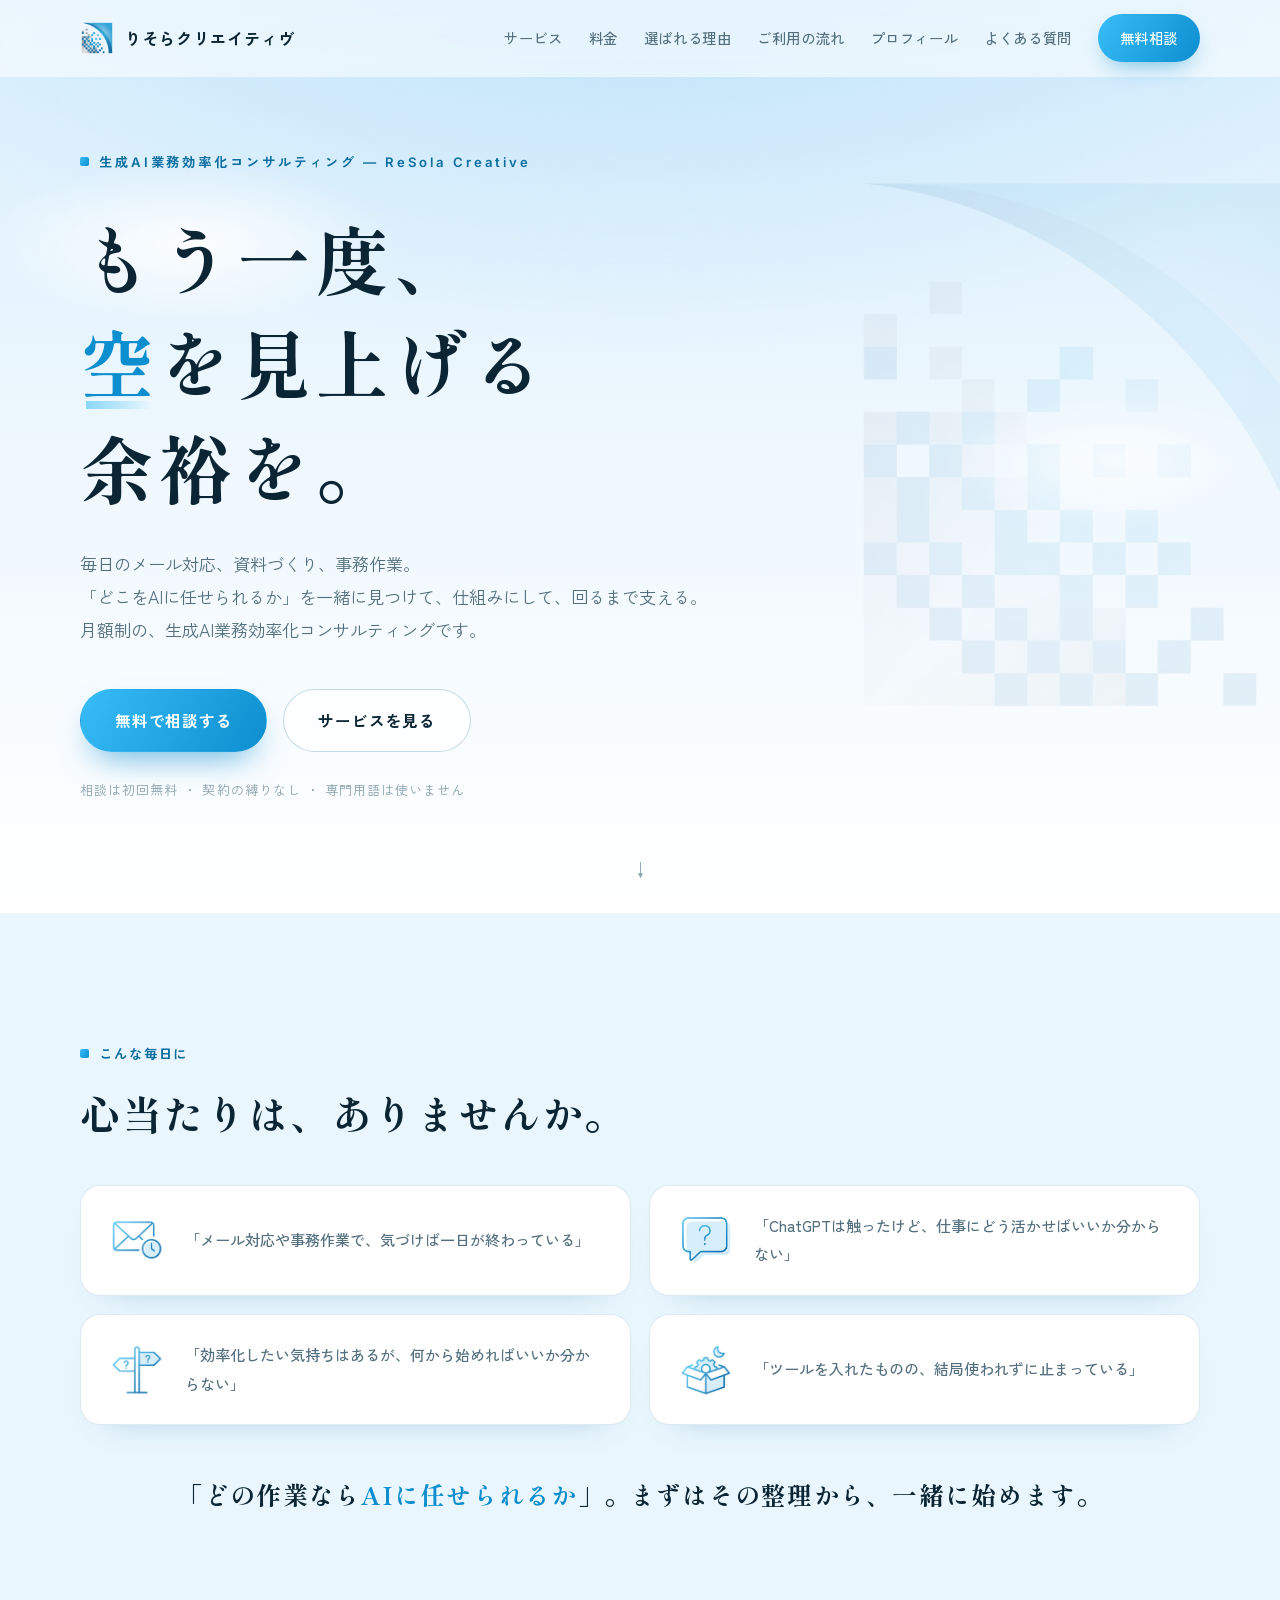
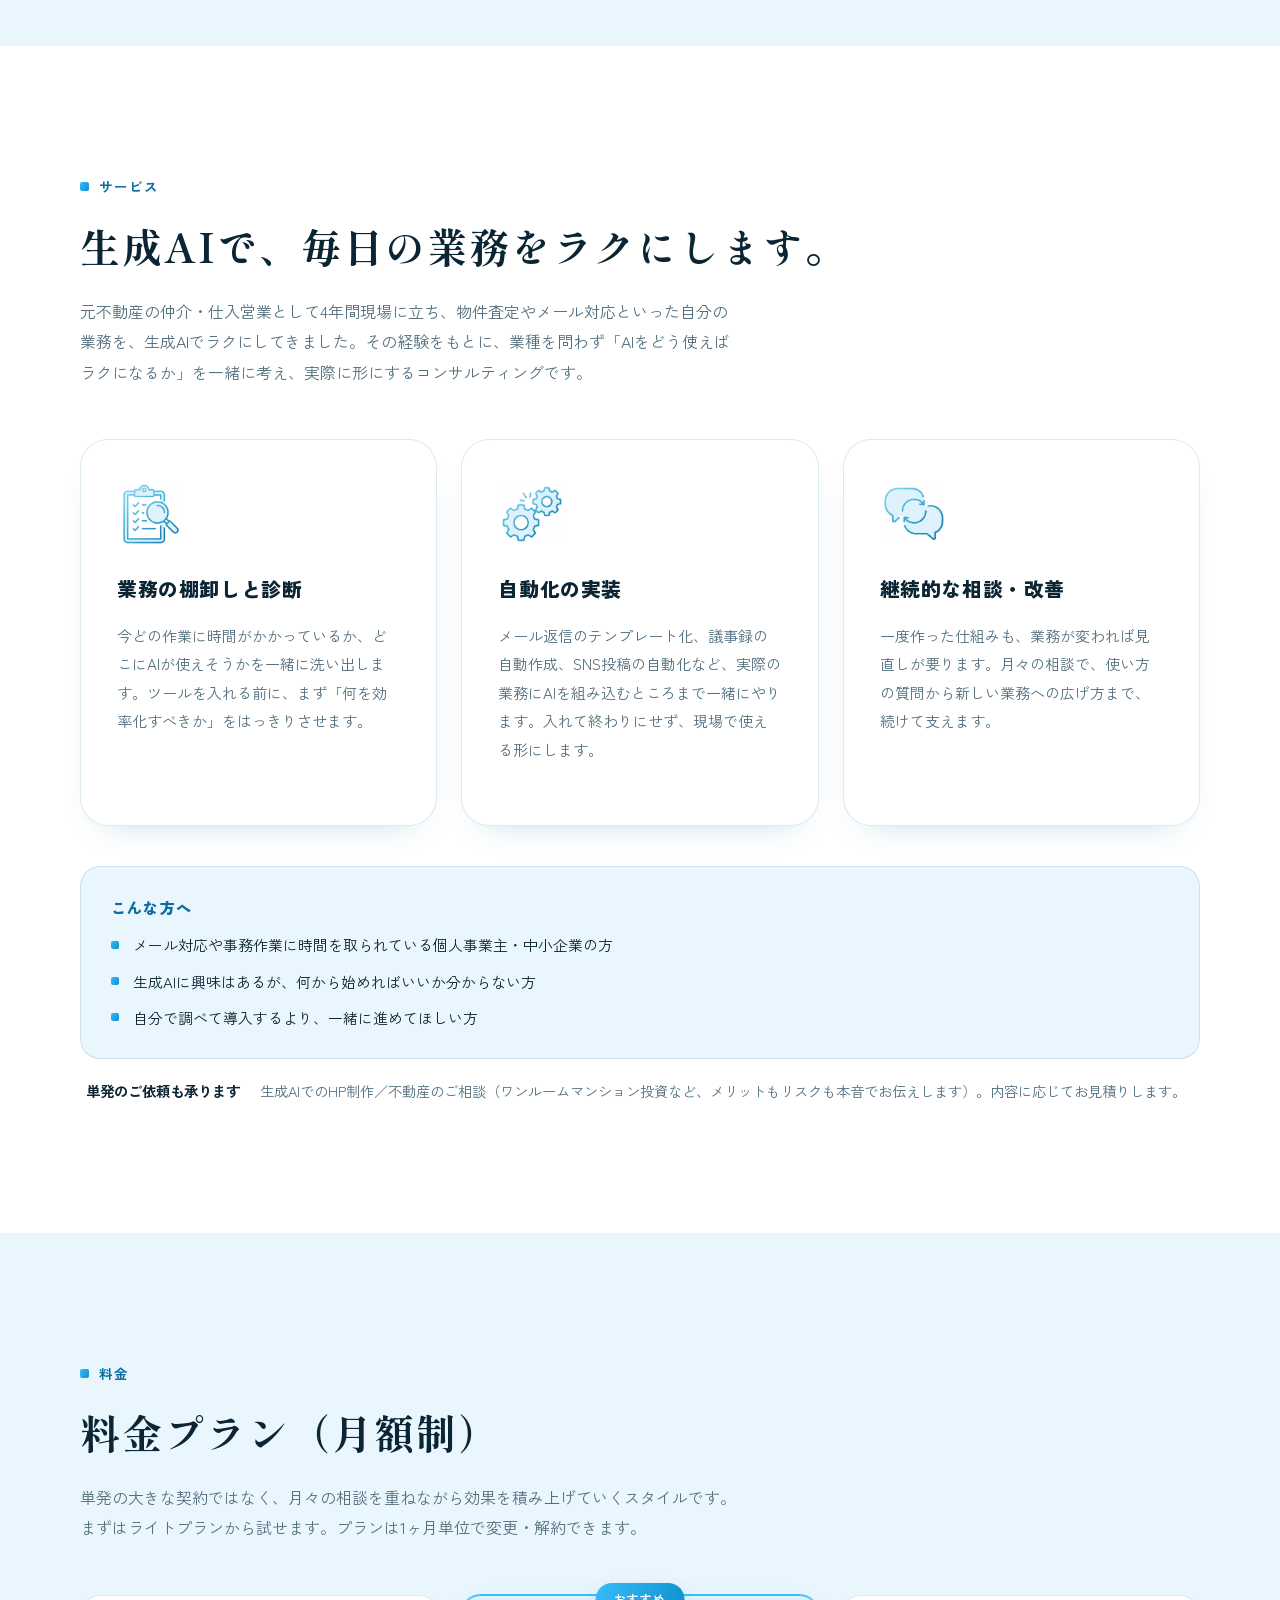
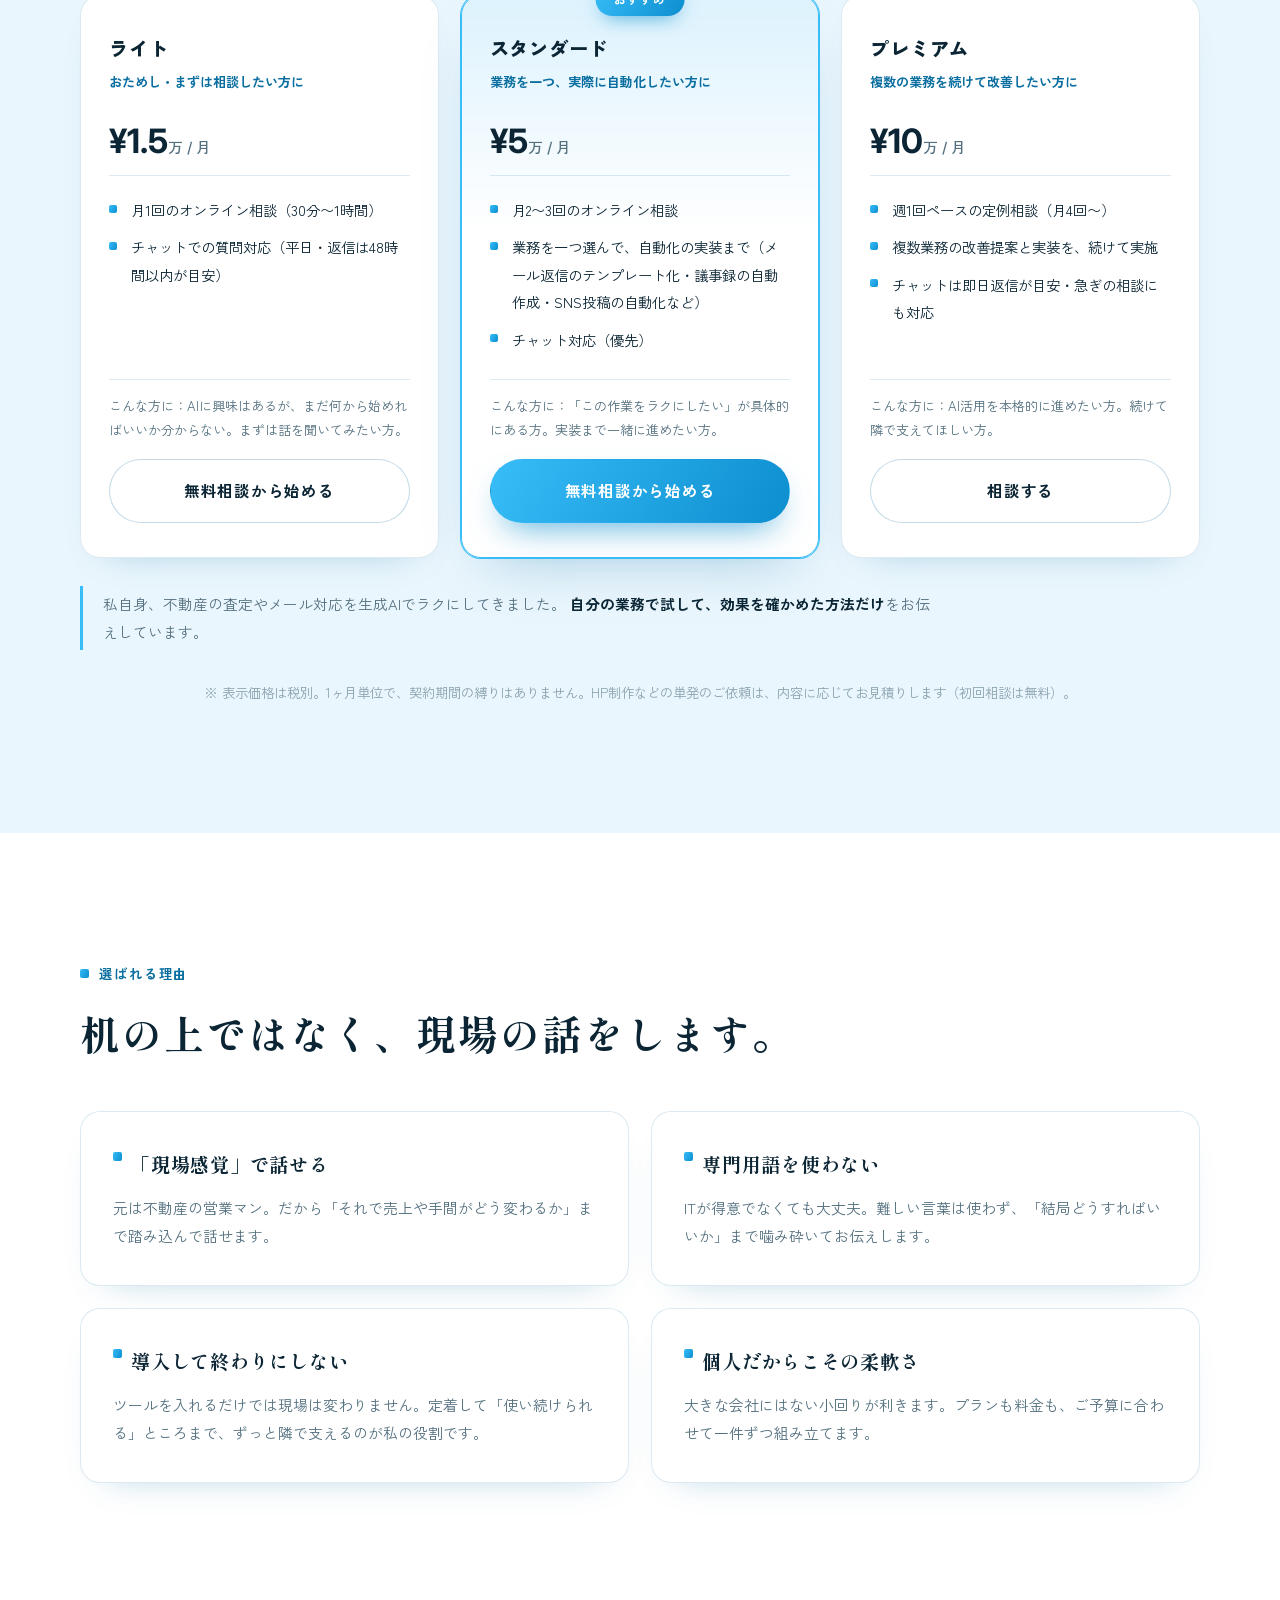
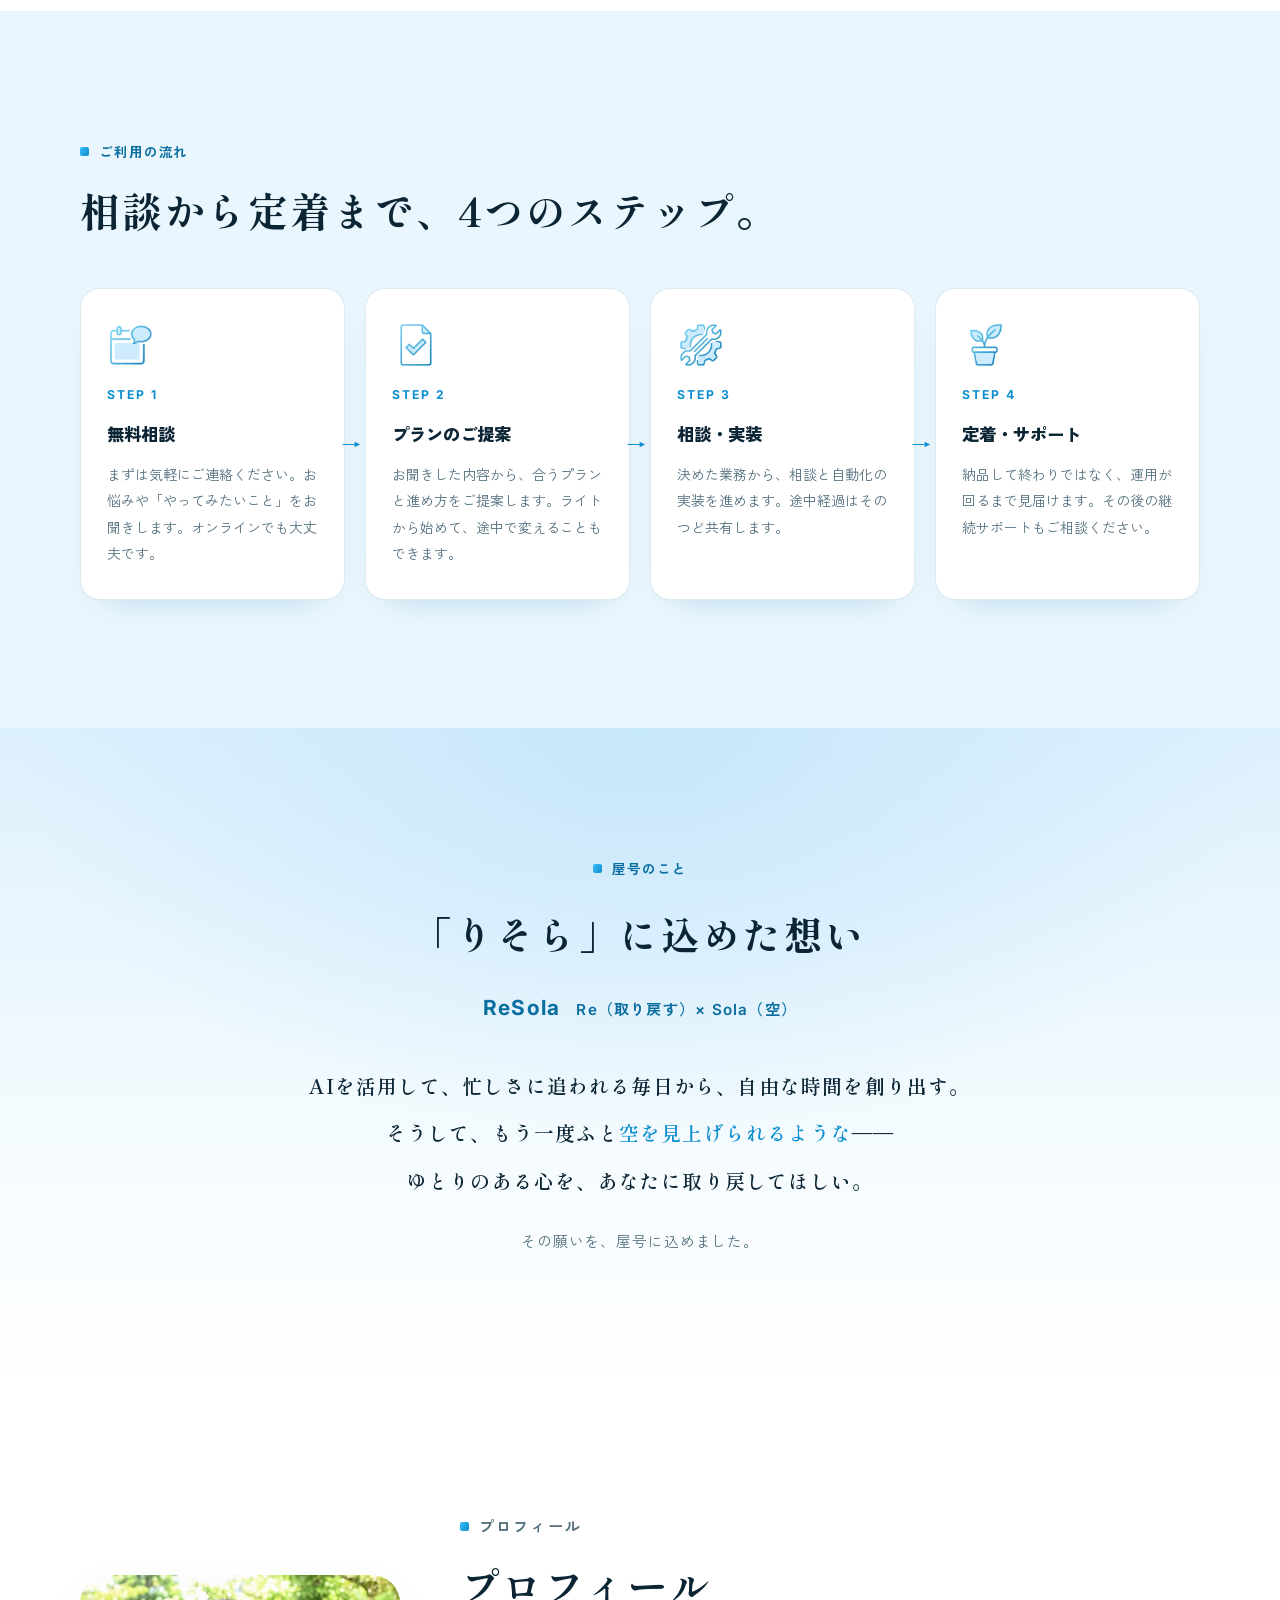
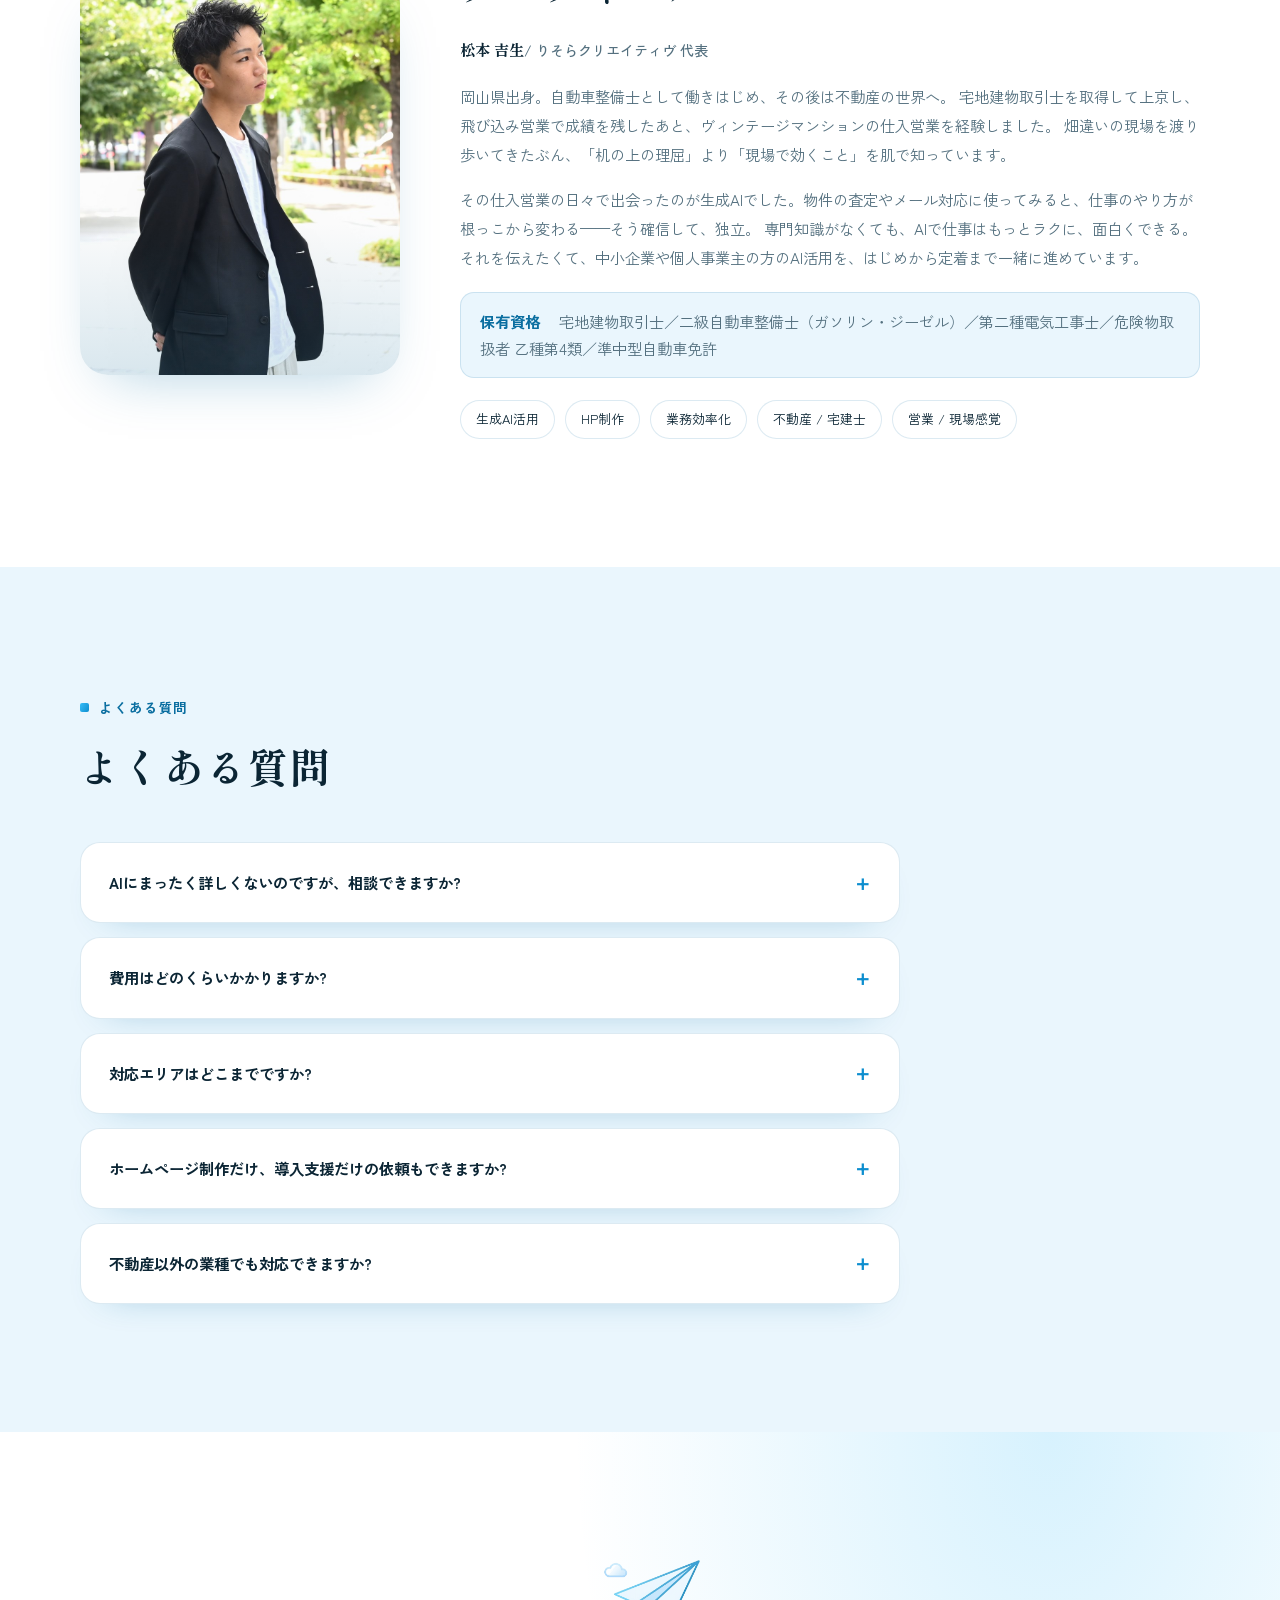
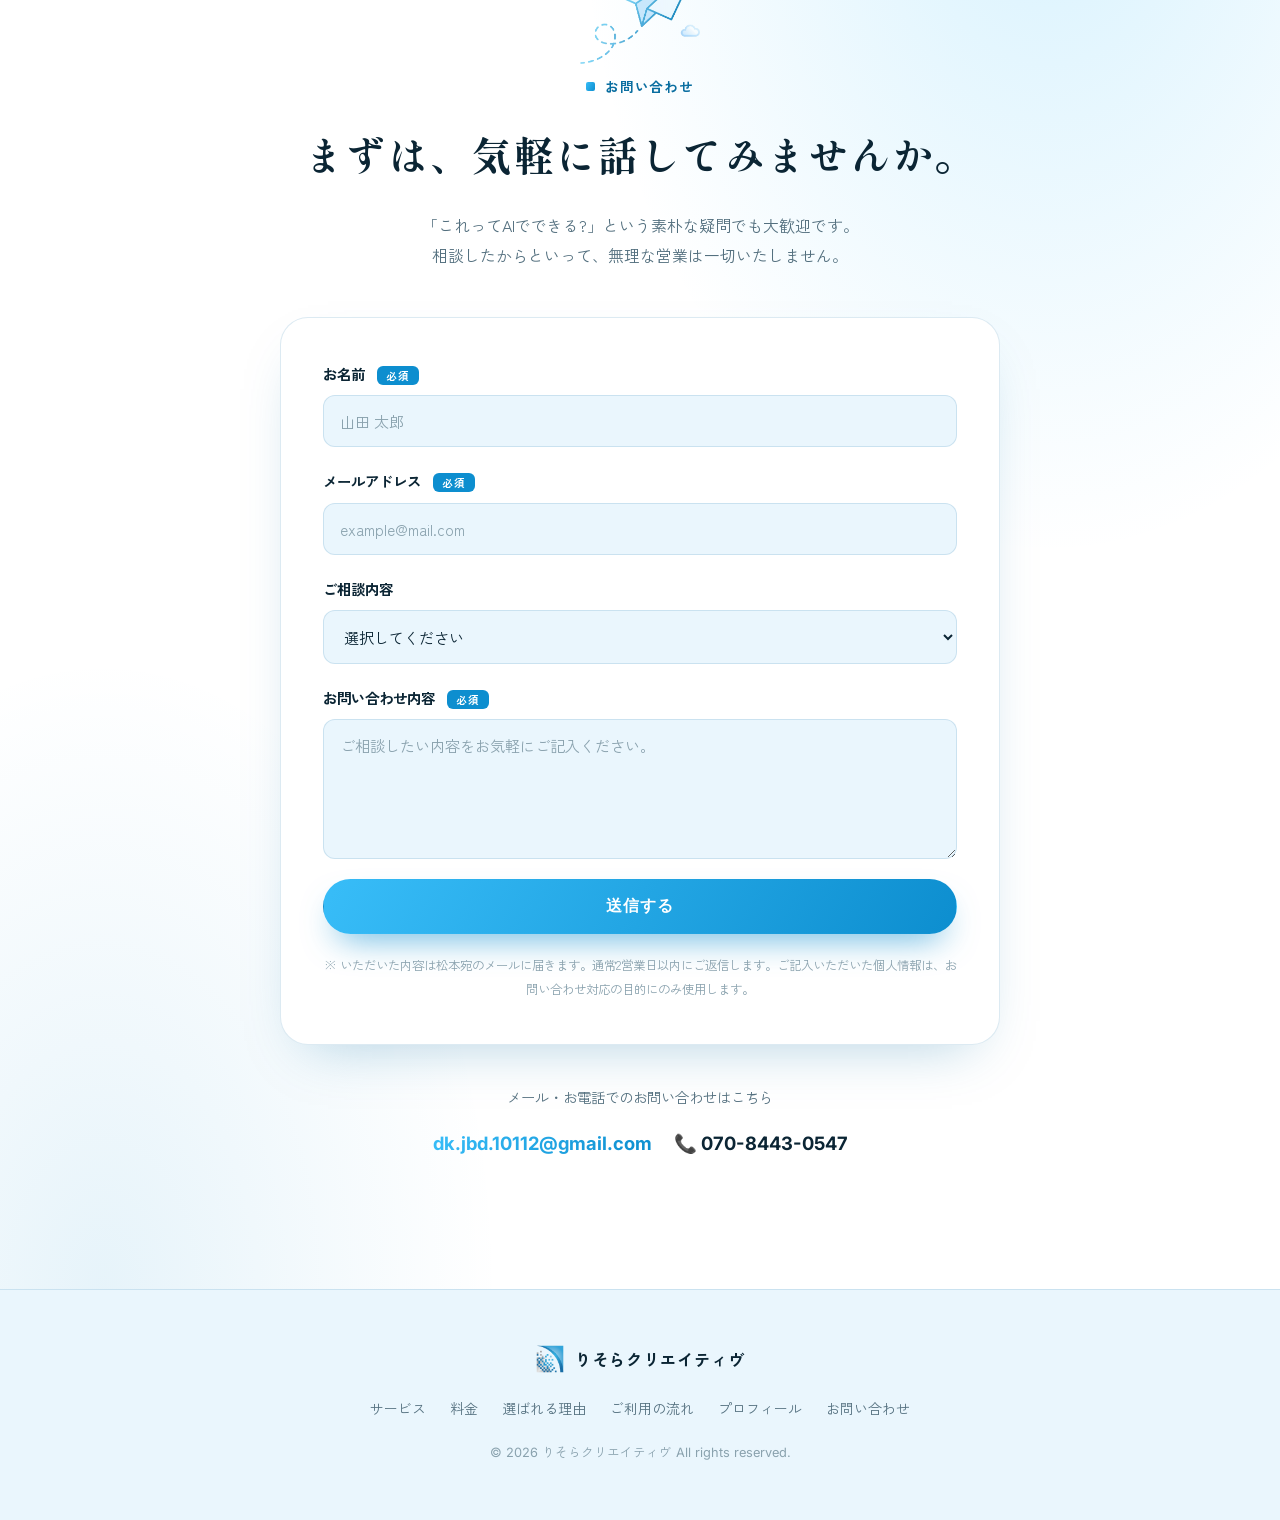
==== commit 7515220b: "全面リニューアル: 生成AI業務効率化コンサルティング(月額制)へ再構成 - デザイン一新: しっぽり明朝×空グラデ、ロゴ由来のピクセル演出 - 事業内容を月額コンサル一本に整理(3つの柱/ライト1." ====
--- a/index.html
+++ b/index.html
@@ -3,28 +3,29 @@
 <head>
   <meta charset="UTF-8" />
   <meta name="viewport" content="width=device-width, initial-scale=1.0" />
-  <title>ReSola Creative（りそらクリエイティヴ）｜ 生成AI活用コンサルティング・HP制作・AI導入支援</title>
-  <meta name="description" content="個人事業主・中小企業向けの生成AI活用コンサルティング、AIを活用したホームページ制作、AI導入・運用サポート。元不動産のリアルな現場感覚で、明日から使えるAI活用を、はじめから一緒に支援します。" />
+  <title>ReSola Creative（りそらクリエイティヴ）｜ 生成AI業務効率化コンサルティング</title>
+  <meta name="description" content="個人事業主・中小企業向けの月額制・生成AI業務効率化コンサルティング。業務の棚卸しから自動化の実装、定着まで、元不動産営業の現場目線で一緒に進めます。初回相談無料。" />
   <!-- OGP / Twitter -->
   <meta property="og:type" content="website" />
   <meta property="og:url" content="https://yocchandayyo.github.io/resola/" />
-  <meta property="og:title" content="ReSola Creative（りそらクリエイティヴ）｜生成AI活用で、もう一度空を見上げる余裕を" />
-  <meta property="og:description" content="個人事業主・中小企業向けの生成AI活用コンサルティング、AIでのHP制作、AI導入・運用サポート。SNS運用の自動化など、明日から効くAI活用を、はじめから一緒に進めます。" />
+  <meta property="og:title" content="ReSola Creative（りそらクリエイティヴ）｜生成AIで、もう一度空を見上げる余裕を" />
+  <meta property="og:description" content="個人事業主・中小企業向けの月額制・生成AI業務効率化コンサルティング。業務の棚卸しから自動化の実装、定着まで一緒に進めます。初回相談無料。" />
   <meta property="og:image" content="https://yocchandayyo.github.io/resola/assets/og-image.png" />
   <meta property="og:site_name" content="ReSola Creative" />
   <meta name="twitter:card" content="summary_large_image" />
-  <meta name="twitter:title" content="ReSola Creative（りそらクリエイティヴ）｜生成AI活用支援" />
-  <meta name="twitter:description" content="生成AI活用コンサル・AIでのHP制作・AI導入支援。SNS運用の自動化など、明日から効くAI活用を、はじめから一緒に。" />
+  <meta name="twitter:title" content="ReSola Creative（りそらクリエイティヴ）｜生成AI業務効率化コンサルティング" />
+  <meta name="twitter:description" content="月額制の生成AI業務効率化コンサルティング。業務の棚卸しから自動化の実装、定着まで一緒に。初回相談無料。" />
   <meta name="twitter:image" content="https://yocchandayyo.github.io/resola/assets/og-image.png" />
   <link rel="preconnect" href="https://fonts.googleapis.com" />
   <link rel="preconnect" href="https://fonts.gstatic.com" crossorigin />
-  <link href="https://fonts.googleapis.com/css2?family=Inter:wght@400;500;600;700;800&family=Noto+Sans+JP:wght@400;500;700;900&display=swap" rel="stylesheet" />
+  <link href="https://fonts.googleapis.com/css2?family=Shippori+Mincho+B1:wght@500;600;700;800&family=Zen+Kaku+Gothic+New:wght@400;500;700;900&family=Inter:wght@500;600;700&display=swap" rel="stylesheet" />
   <link rel="icon" type="image/png" href="assets/favicon.png" />
   <link rel="icon" type="image/png" sizes="32x32" href="assets/favicon-32.png" />
   <link rel="apple-touch-icon" href="assets/favicon.png" />
   <link rel="stylesheet" href="styles.css" />
 </head>
 <body>
+
   <!-- ===== Header ===== -->
   <header class="header" id="header">
     <div class="container header__inner">
@@ -49,105 +50,105 @@
 
   <!-- ===== Hero ===== -->
   <section class="hero" id="hero">
-    <div class="hero__bg"></div>
+    <div class="hero__sky" aria-hidden="true">
+      <span class="px" style="--x:58%; --y:66%; --s:10px; --t:16s; --d:0s;"></span>
+      <span class="px" style="--x:64%; --y:78%; --s:16px; --t:19s; --d:2.2s;"></span>
+      <span class="px" style="--x:70%; --y:58%; --s:8px;  --t:14s; --d:4.5s;"></span>
+      <span class="px" style="--x:75%; --y:72%; --s:20px; --t:22s; --d:1.4s;"></span>
+      <span class="px" style="--x:81%; --y:63%; --s:12px; --t:17s; --d:6s;"></span>
+      <span class="px" style="--x:86%; --y:76%; --s:9px;  --t:15s; --d:3.4s;"></span>
+      <span class="px" style="--x:90%; --y:57%; --s:14px; --t:20s; --d:0.8s;"></span>
+      <span class="px" style="--x:67%; --y:88%; --s:11px; --t:18s; --d:7.2s;"></span>
+      <span class="px" style="--x:79%; --y:86%; --s:7px;  --t:13s; --d:5.1s;"></span>
+      <span class="px" style="--x:93%; --y:82%; --s:13px; --t:21s; --d:8.4s;"></span>
+      <img class="hero__watermark" src="assets/logo-mark.png" alt="" />
+    </div>
     <div class="container hero__inner">
-      <div class="hero__text">
-        <p class="hero__eyebrow">AI CONSULTING ・ WEB ・ INTEGRATION</p>
-        <h1 class="hero__title">
-          「AIって、<br class="sp-br" />うちでも使えるの?」<br />
-          その一歩目を、<span class="grad">いっしょに</span>。
-        </h1>
-        <p class="hero__lead">
-          生成AIの活用コンサルティングから、AIを使ったホームページ制作、導入・運用の定着支援まで。<br />
-          専門用語ぬきで、あなたのビジネスに「明日から効く」AI活用を、はじめから一緒に進めます。
-        </p>
-        <div class="hero__actions">
-          <a href="#contact" class="btn btn--primary">無料で相談してみる</a>
-          <a href="#services" class="btn btn--ghost">サービスを見る</a>
-        </div>
-        <div class="hero__stats">
-          <div class="stat"><span class="stat__num">4</span><span class="stat__label">領域で支援</span></div>
-          <div class="stat"><span class="stat__num">ずっと</span><span class="stat__label">そばでサポート</span></div>
-          <div class="stat"><span class="stat__num">初回0円</span><span class="stat__label">相談無料</span></div>
-        </div>
-      </div>
-      <div class="hero__visual">
-        <img src="assets/hero.png" alt="生成AIを活用して楽しく働くイメージイラスト" />
-      </div>
-    </div>
-    <a href="#problem" class="hero__scroll" aria-label="下へ">↓</a>
+      <p class="hero__eyebrow" data-reveal><span class="sq" aria-hidden="true"></span>生成AI業務効率化コンサルティング — ReSola Creative</p>
+      <h1 class="hero__title" data-reveal>
+        もう一度、<br />
+        <em>空</em>を見上げる<br />
+        余裕を。
+      </h1>
+      <p class="hero__lead" data-reveal>
+        毎日のメール対応、資料づくり、事務作業。<br class="pc-br" />
+        「どこをAIに任せられるか」を一緒に見つけて、仕組みにして、回るまで支える。<br class="pc-br" />
+        月額制の、生成AI業務効率化コンサルティングです。
+      </p>
+      <div class="hero__actions" data-reveal>
+        <a href="#contact" class="btn btn--primary">無料で相談する</a>
+        <a href="#services" class="btn btn--ghost">サービスを見る</a>
+      </div>
+      <p class="hero__note" data-reveal>相談は初回無料 ・ 契約の縛りなし ・ 専門用語は使いません</p>
+    </div>
+    <a href="#problem" class="hero__scroll" aria-label="下へスクロール">↓</a>
   </section>
 
   <!-- ===== Problem ===== -->
   <section class="section problem" id="problem">
     <div class="container">
-      <p class="section__eyebrow">こんなお悩みありませんか?</p>
-      <h2 class="section__title">AIは気になる。でも、<br class="sp-br" />何から始めればいいか分からない。</h2>
+      <p class="label" data-reveal><span class="sq" aria-hidden="true"></span>こんな毎日に</p>
+      <h2 class="section__title" data-reveal>心当たりは、ありませんか。</h2>
       <div class="problem__grid">
-        <div class="problem__card">「ChatGPTは触ったけど、仕事にどう活かせばいいか分からない」</div>
-        <div class="problem__card">「ホームページを作りたいけど、費用も手間もかけられない」</div>
-        <div class="problem__card">「業務を効率化したいが、何を自動化できるのか見当がつかない」</div>
-        <div class="problem__card">「ツールを入れたものの、結局使われずに止まっている」</div>
-      </div>
-      <p class="problem__bridge">そのモヤモヤ、<strong>「現場感覚 × 生成AI」</strong>で一つずつ解きほぐします。</p>
+        <div class="problem__card" data-reveal>
+          <img src="assets/pain_time.png" alt="" />
+          <p>「メール対応や事務作業で、気づけば一日が終わっている」</p>
+        </div>
+        <div class="problem__card" data-reveal>
+          <img src="assets/pain_lost.png" alt="" />
+          <p>「ChatGPTは触ったけど、仕事にどう活かせばいいか分からない」</p>
+        </div>
+        <div class="problem__card" data-reveal>
+          <img src="assets/pain_start.png" alt="" />
+          <p>「効率化したい気持ちはあるが、何から始めればいいか分からない」</p>
+        </div>
+        <div class="problem__card" data-reveal>
+          <img src="assets/pain_stalled.png" alt="" />
+          <p>「ツールを入れたものの、結局使われずに止まっている」</p>
+        </div>
+      </div>
+      <p class="problem__bridge" data-reveal>「どの作業なら<strong>AIに任せられるか</strong>」。まずはその整理から、一緒に始めます。</p>
     </div>
   </section>
 
   <!-- ===== Services ===== -->
   <section class="section services" id="services">
     <div class="container">
-      <p class="section__eyebrow">SERVICES</p>
-      <h2 class="section__title">提供サービス</h2>
-      <p class="section__lead">「相談」から「制作」「導入」「定着」まで、AI活用を一気通貫でサポートします。</p>
-
-      <div class="services__grid">
-        <article class="service-card">
-          <div class="service-card__no">01</div>
+      <p class="label" data-reveal><span class="sq" aria-hidden="true"></span>サービス</p>
+      <h2 class="section__title" data-reveal>生成AIで、毎日の業務をラクにします。</h2>
+      <p class="section__lead" data-reveal>元不動産の仲介・仕入営業として4年間現場に立ち、物件査定やメール対応といった自分の業務を、生成AIでラクにしてきました。その経験をもとに、業種を問わず「AIをどう使えばラクになるか」を一緒に考え、実際に形にするコンサルティングです。</p>
+
+      <div class="services__grid services__grid--pillars">
+        <article class="service-card" data-reveal>
           <div class="service-card__icon"><img src="assets/icon_consulting.png" alt="" /></div>
-          <h3>AI活用コンサルティング</h3>
-          <p>「自社のどの業務にAIが効くのか」を一緒に棚卸し。実現可能性と費用対効果を踏まえ、優先順位をつけて実行プランに落とし込みます。</p>
-          <ul>
-            <li>業務の棚卸し・AI活用診断</li>
-            <li>活用ロードマップの作成</li>
-            <li>プロンプト設計・社内勉強会</li>
-          </ul>
-        </article>
-
-        <article class="service-card">
-          <div class="service-card__no">02</div>
-          <div class="service-card__icon"><img src="assets/icon_web.png" alt="" /></div>
-          <h3>生成AIでのHP制作</h3>
-          <p>生成AIを活用し、スピーディかつ低コストでホームページを制作。集客や信頼獲得につながる「成果の出るサイト」を形にします。</p>
-          <ul>
-            <li>ランディングページ / コーポレートサイト</li>
-            <li>原稿・デザイン・公開までワンストップ</li>
-            <li>スマホ対応・更新しやすい設計</li>
-          </ul>
-        </article>
-
-        <article class="service-card">
-          <div class="service-card__no">03</div>
+          <h3>業務の棚卸しと診断</h3>
+          <p>今どの作業に時間がかかっているか、どこにAIが使えそうかを一緒に洗い出します。ツールを入れる前に、まず「何を効率化すべきか」をはっきりさせます。</p>
+        </article>
+
+        <article class="service-card" data-reveal>
           <div class="service-card__icon"><img src="assets/icon_integration.png" alt="" /></div>
-          <h3>AI導入・運用サポート</h3>
-          <p>ツール選定から初期設定、社内マニュアル整備、定着まで、ずっと一緒に。「入れて終わり」にせず、現場で回り続ける状態をつくります。</p>
-          <ul>
-            <li>ツール選定・初期設定の代行</li>
-            <li>業務フローへの組み込み</li>
-            <li>運用定着・継続サポート</li>
-          </ul>
-        </article>
-
-        <article class="service-card">
-          <div class="service-card__no">04</div>
-          <div class="service-card__icon"><img src="assets/icon_realestate.png" alt="" /></div>
-          <h3>不動産コンサルティング × AI</h3>
-          <p>元不動産営業の経験を活かしたご相談。特に<strong>ワンルームマンション投資</strong>について、メリットもリスクも本音でお伝えします。あわせて、不動産業務へのAI活用もサポートします。</p>
-          <ul>
-            <li>ワンルームマンション投資のご相談</li>
-            <li>物件紹介文・広告文のAI作成</li>
-            <li>不動産事業者向けのAI活用・DX相談</li>
-          </ul>
-        </article>
+          <h3>自動化の実装</h3>
+          <p>メール返信のテンプレート化、議事録の自動作成、SNS投稿の自動化など、実際の業務にAIを組み込むところまで一緒にやります。入れて終わりにせず、現場で使える形にします。</p>
+        </article>
+
+        <article class="service-card" data-reveal>
+          <div class="service-card__icon"><img src="assets/icon_support.png" alt="" /></div>
+          <h3>継続的な相談・改善</h3>
+          <p>一度作った仕組みも、業務が変われば見直しが要ります。月々の相談で、使い方の質問から新しい業務への広げ方まで、続けて支えます。</p>
+        </article>
+      </div>
+
+      <div class="services__for" data-reveal>
+        <p class="services__for-title">こんな方へ</p>
+        <ul>
+          <li>メール対応や事務作業に時間を取られている個人事業主・中小企業の方</li>
+          <li>生成AIに興味はあるが、何から始めればいいか分からない方</li>
+          <li>自分で調べて導入するより、一緒に進めてほしい方</li>
+        </ul>
+      </div>
+
+      <div class="services__more" data-reveal>
+        <p><strong>単発のご依頼も承ります</strong>　生成AIでのHP制作／不動産のご相談（ワンルームマンション投資など、メリットもリスクも本音でお伝えします）。内容に応じてお見積りします。</p>
       </div>
     </div>
   </section>
@@ -155,81 +156,81 @@
   <!-- ===== Pricing ===== -->
   <section class="section pricing" id="pricing">
     <div class="container">
-      <p class="section__eyebrow">PRICING</p>
-      <h2 class="section__title">料金プラン</h2>
-      <p class="section__lead">一番人気は「SNS運用まるごと自動化」。投稿が止まりがちなSNSを、手間ゼロで“毎日動いている状態”にします。<br>まずは<strong>1週間の無料お試し</strong>から。合わなければ費用は一切かかりません。</p>
+      <p class="label" data-reveal><span class="sq" aria-hidden="true"></span>料金</p>
+      <h2 class="section__title" data-reveal>料金プラン（月額制）</h2>
+      <p class="section__lead" data-reveal>単発の大きな契約ではなく、月々の相談を重ねながら効果を積み上げていくスタイルです。<br />まずはライトプランから試せます。プランは1ヶ月単位で変更・解約できます。</p>
 
       <div class="pricing__grid">
-        <article class="plan-card">
+        <article class="plan-card" data-reveal>
           <h3 class="plan-card__name">ライト</h3>
+          <p class="plan-card__tagline">おためし・まずは相談したい方に</p>
           <p class="plan-card__price">¥1.5<span>万 / 月</span></p>
-          <p class="plan-card__sub">初期費用 ¥30,000</p>
           <ul class="plan-card__list">
-            <li>1媒体（X または Instagram）</li>
-            <li>1日1投稿・自動</li>
-            <li>画像カード自動添付</li>
-            <li>月1回のネタ調整</li>
+            <li>月1回のオンライン相談（30分〜1時間）</li>
+            <li>チャットでの質問対応（平日・返信は48時間以内が目安）</li>
           </ul>
-          <a href="#contact" class="btn btn--ghost btn--block">無料で試す</a>
-        </article>
-
-        <article class="plan-card plan-card--feature">
-          <span class="plan-card__badge">人気</span>
+          <p class="plan-card__for">こんな方に：AIに興味はあるが、まだ何から始めればいいか分からない。まずは話を聞いてみたい方。</p>
+          <a href="#contact" class="btn btn--ghost btn--block">無料相談から始める</a>
+        </article>
+
+        <article class="plan-card plan-card--feature" data-reveal>
+          <span class="plan-card__badge">おすすめ</span>
           <h3 class="plan-card__name">スタンダード</h3>
-          <p class="plan-card__price">¥2.5<span>万 / 月</span></p>
-          <p class="plan-card__sub">初期費用 ¥30,000</p>
+          <p class="plan-card__tagline">業務を一つ、実際に自動化したい方に</p>
+          <p class="plan-card__price">¥5<span>万 / 月</span></p>
           <ul class="plan-card__list">
-            <li>2媒体（X＋Instagram）</li>
-            <li>1日 最大3投稿・自動</li>
-            <li>画像カード自動添付</li>
-            <li>月次レポート＋改善提案</li>
-            <li>ネタ帳の随時更新</li>
+            <li>月2〜3回のオンライン相談</li>
+            <li>業務を一つ選んで、自動化の実装まで（メール返信のテンプレート化・議事録の自動作成・SNS投稿の自動化など）</li>
+            <li>チャット対応（優先）</li>
           </ul>
-          <a href="#contact" class="btn btn--primary btn--block">無料で試す</a>
-        </article>
-
-        <article class="plan-card">
-          <h3 class="plan-card__name">おまかせ</h3>
-          <p class="plan-card__price">¥4<span>万〜 / 月</span></p>
-          <p class="plan-card__sub">初期費用 応相談</p>
+          <p class="plan-card__for">こんな方に：「この作業をラクにしたい」が具体的にある方。実装まで一緒に進めたい方。</p>
+          <a href="#contact" class="btn btn--primary btn--block">無料相談から始める</a>
+        </article>
+
+        <article class="plan-card" data-reveal>
+          <h3 class="plan-card__name">プレミアム</h3>
+          <p class="plan-card__tagline">複数の業務を続けて改善したい方に</p>
+          <p class="plan-card__price">¥10<span>万 / 月</span></p>
           <ul class="plan-card__list">
-            <li>媒体・投稿数 カスタム</li>
-            <li>キャンペーン投稿の企画</li>
-            <li>問い合わせ自動返信の追加可</li>
-            <li>優先サポート</li>
+            <li>週1回ペースの定例相談（月4回〜）</li>
+            <li>複数業務の改善提案と実装を、続けて実施</li>
+            <li>チャットは即日返信が目安・急ぎの相談にも対応</li>
           </ul>
+          <p class="plan-card__for">こんな方に：AI活用を本格的に進めたい方。続けて隣で支えてほしい方。</p>
           <a href="#contact" class="btn btn--ghost btn--block">相談する</a>
         </article>
       </div>
-      <p class="pricing__note">※ 表示価格は税別／1ヶ月単位・契約期間の縛りなし。コンサルティング・HP制作・AI導入支援は内容に応じてお見積りします（初回相談は無料）。</p>
+
+      <p class="pkg-honest" data-reveal>
+        私自身、不動産の査定やメール対応を生成AIでラクにしてきました。
+        <strong>自分の業務で試して、効果を確かめた方法だけ</strong>をお伝えしています。
+      </p>
+
+      <p class="pricing__note" data-reveal>※ 表示価格は税別。1ヶ月単位で、契約期間の縛りはありません。HP制作などの単発のご依頼は、内容に応じてお見積りします（初回相談は無料）。</p>
     </div>
   </section>
 
   <!-- ===== Reasons ===== -->
   <section class="section reasons" id="reasons">
     <div class="container">
-      <p class="section__eyebrow">WHY ME</p>
-      <h2 class="section__title">選ばれる理由</h2>
+      <p class="label" data-reveal><span class="sq" aria-hidden="true"></span>選ばれる理由</p>
+      <h2 class="section__title" data-reveal>机の上ではなく、現場の話をします。</h2>
       <div class="reasons__grid">
-        <div class="reason">
-          <div class="reason__num">01</div>
+        <div class="reason" data-reveal>
           <h3>「現場感覚」で話せる</h3>
-          <p>元不動産の営業現場で培った肌感覚があるから、机上の空論ではなく「実際に売上や手間にどう効くか」で提案します。</p>
-        </div>
-        <div class="reason">
-          <div class="reason__num">02</div>
+          <p>元は不動産の営業マン。だから「それで売上や手間がどう変わるか」まで踏み込んで話せます。</p>
+        </div>
+        <div class="reason" data-reveal>
           <h3>専門用語を使わない</h3>
-          <p>ITが得意でなくても大丈夫。難しい言葉を噛み砕き、「結局どうすればいいか」が分かる言葉でお伝えします。</p>
-        </div>
-        <div class="reason">
-          <div class="reason__num">03</div>
+          <p>ITが得意でなくても大丈夫。難しい言葉は使わず、「結局どうすればいいか」まで噛み砕いてお伝えします。</p>
+        </div>
+        <div class="reason" data-reveal>
           <h3>導入して終わりにしない</h3>
           <p>ツールを入れるだけでは現場は変わりません。定着して「使い続けられる」ところまで、ずっと隣で支えるのが私の役割です。</p>
         </div>
-        <div class="reason">
-          <div class="reason__num">04</div>
+        <div class="reason" data-reveal>
           <h3>個人だからこその柔軟さ</h3>
-          <p>大きな会社では難しい小回りと、ご予算に合わせた柔軟なプランづくり。一人ひとりに合わせて対応します。</p>
+          <p>大きな会社にはない小回りが利きます。プランも料金も、ご予算に合わせて一件ずつ組み立てます。</p>
         </div>
       </div>
     </div>
@@ -238,28 +239,32 @@
   <!-- ===== Flow ===== -->
   <section class="section flow" id="flow">
     <div class="container">
-      <p class="section__eyebrow">FLOW</p>
-      <h2 class="section__title">ご利用の流れ</h2>
+      <p class="label" data-reveal><span class="sq" aria-hidden="true"></span>ご利用の流れ</p>
+      <h2 class="section__title" data-reveal>相談から定着まで、4つのステップ。</h2>
       <ol class="flow__list">
-        <li class="flow__step">
+        <li class="flow__step" data-reveal>
+          <img class="flow__step-icon" src="assets/flow_consult.png" alt="" />
           <div class="flow__step-no">STEP 1</div>
           <h3>無料相談</h3>
-          <p>まずはお気軽にご連絡ください。お悩みや「やってみたいこと」をヒアリングします。オンライン対応可。</p>
+          <p>まずは気軽にご連絡ください。お悩みや「やってみたいこと」をお聞きします。オンラインでも大丈夫です。</p>
         </li>
-        <li class="flow__step">
+        <li class="flow__step" data-reveal>
+          <img class="flow__step-icon" src="assets/flow_plan.png" alt="" />
           <div class="flow__step-no">STEP 2</div>
-          <h3>ご提案・お見積り</h3>
-          <p>課題を整理し、最適なプランとお見積りをご提示。ご予算やゴールに合わせて調整します。</p>
+          <h3>プランのご提案</h3>
+          <p>お聞きした内容から、合うプランと進め方をご提案します。ライトから始めて、途中で変えることもできます。</p>
         </li>
-        <li class="flow__step">
+        <li class="flow__step" data-reveal>
+          <img class="flow__step-icon" src="assets/flow_build.png" alt="" />
           <div class="flow__step-no">STEP 3</div>
-          <h3>制作・導入</h3>
-          <p>合意したプランをもとに、制作・設定・実装を進行。途中経過も共有しながら進めます。</p>
+          <h3>相談・実装</h3>
+          <p>決めた業務から、相談と自動化の実装を進めます。途中経過はそのつど共有します。</p>
         </li>
-        <li class="flow__step">
+        <li class="flow__step" data-reveal>
+          <img class="flow__step-icon" src="assets/flow_grow.png" alt="" />
           <div class="flow__step-no">STEP 4</div>
           <h3>定着・サポート</h3>
-          <p>納品・公開後も、運用が回るようになるまでずっとサポート。継続サポートのご相談も承ります。</p>
+          <p>納品して終わりではなく、運用が回るまで見届けます。その後の継続サポートもご相談ください。</p>
         </li>
       </ol>
     </div>
@@ -267,42 +272,47 @@
 
   <!-- ===== Brand message ===== -->
   <section class="section brand" id="brand">
-    <div class="brand__bg" aria-hidden="true"></div>
+    <div class="brand__sky" aria-hidden="true">
+      <span class="px" style="--x:12%; --y:70%; --s:10px; --t:18s; --d:1s;"></span>
+      <span class="px" style="--x:22%; --y:82%; --s:14px; --t:21s; --d:4s;"></span>
+      <span class="px" style="--x:84%; --y:74%; --s:9px;  --t:16s; --d:2.5s;"></span>
+      <span class="px" style="--x:91%; --y:84%; --s:12px; --t:19s; --d:6s;"></span>
+    </div>
     <div class="container brand__inner">
-      <p class="section__eyebrow">OUR NAME</p>
-      <h2 class="brand__title">「りそら」に込めた想い</h2>
-      <p class="brand__sub"><strong>ReSola</strong>　Re（取り戻す）× Sola（空）</p>
-      <p class="brand__body">
+      <p class="label label--center" data-reveal><span class="sq" aria-hidden="true"></span>屋号のこと</p>
+      <h2 class="brand__title" data-reveal>「りそら」に込めた想い</h2>
+      <p class="brand__sub" data-reveal><strong>ReSola</strong>　Re（取り戻す）× Sola（空）</p>
+      <p class="brand__body" data-reveal>
         AIを活用して、忙しさに追われる毎日から、自由な時間を創り出す。<br />
-        そうして、もう一度ふと<strong>空を見上げられるような</strong>——<br />
+        そうして、もう一度ふと<em>空を見上げられるような</em>——<br />
         ゆとりのある心を、あなたに取り戻してほしい。
       </p>
-      <p class="brand__note">その願いを、屋号に込めました。</p>
+      <p class="brand__note" data-reveal>その願いを、屋号に込めました。</p>
     </div>
   </section>
 
   <!-- ===== Profile ===== -->
   <section class="section profile" id="profile">
     <div class="container profile__inner">
-      <div class="profile__photo">
+      <div class="profile__photo" data-reveal>
         <img src="assets/profile.jpg" alt="りそらクリエイティヴ 代表 松本 吉生" />
       </div>
       <div class="profile__body">
-        <p class="section__eyebrow">PROFILE</p>
-        <h2 class="section__title">プロフィール</h2>
-        <p class="profile__name">松本 吉生<span>/ りそらクリエイティヴ 代表</span></p>
-        <p>
-          岡山県高梁市出身。自動車整備士からキャリアをスタートし、その後は不動産の世界へ。
-          宅地建物取引士を取得して上京、飛び込み営業で成績を重ね、ヴィンテージマンションの仕入営業も経験しました。
-          まったく畑の違う現場を渡り歩いてきたからこそ、「机上の理屈」ではなく「現場で本当に効くこと」を肌で知っています。
+        <p class="label" data-reveal><span class="sq" aria-hidden="true"></span>プロフィール</p>
+        <h2 class="section__title" data-reveal>プロフィール</h2>
+        <p class="profile__name" data-reveal>松本 吉生<span>/ りそらクリエイティヴ 代表</span></p>
+        <p data-reveal>
+          岡山県出身。自動車整備士として働きはじめ、その後は不動産の世界へ。
+          宅地建物取引士を取得して上京し、飛び込み営業で成績を残したあと、ヴィンテージマンションの仕入営業を経験しました。
+          畑違いの現場を渡り歩いてきたぶん、「机の上の理屈」より「現場で効くこと」を肌で知っています。
         </p>
-        <p>
-          その仕入営業の日々のなかで出会ったのが生成AI。コンテンツ制作に使ううちに「これは仕事のやり方を根っこから変える」と確信し、独立しました。
-          専門知識がなくても、AIで仕事はもっとラクに・面白くできる——
-          中小企業・個人事業主の方が難しさを感じずにAIを使いこなせるよう、現場目線で、はじめから定着までずっと一緒に取り組んでいます。
+        <p data-reveal>
+          その仕入営業の日々で出会ったのが生成AIでした。物件の査定やメール対応に使ってみると、仕事のやり方が根っこから変わる——そう確信して、独立。
+          専門知識がなくても、AIで仕事はもっとラクに、面白くできる。
+          それを伝えたくて、中小企業や個人事業主の方のAI活用を、はじめから定着まで一緒に進めています。
         </p>
-        <p class="profile__creds"><strong>保有資格</strong>　宅地建物取引士／二級自動車整備士（ガソリン・ジーゼル）／第二種電気工事士／危険物取扱者 乙種第4類／準中型自動車免許</p>
-        <ul class="profile__tags">
+        <p class="profile__creds" data-reveal><strong>保有資格</strong>　宅地建物取引士／二級自動車整備士（ガソリン・ジーゼル）／第二種電気工事士／危険物取扱者 乙種第4類／準中型自動車免許</p>
+        <ul class="profile__tags" data-reveal>
           <li>生成AI活用</li>
           <li>HP制作</li>
           <li>業務効率化</li>
@@ -316,28 +326,28 @@
   <!-- ===== FAQ ===== -->
   <section class="section faq" id="faq">
     <div class="container">
-      <p class="section__eyebrow">FAQ</p>
-      <h2 class="section__title">よくある質問</h2>
+      <p class="label" data-reveal><span class="sq" aria-hidden="true"></span>よくある質問</p>
+      <h2 class="section__title" data-reveal>よくある質問</h2>
       <div class="faq__list">
-        <details class="faq__item">
+        <details class="faq__item" data-reveal>
           <summary>AIにまったく詳しくないのですが、相談できますか?</summary>
           <p>もちろんです。むしろ「これから始めたい」という方こそ歓迎です。専門用語を使わず、今のお仕事に合わせてご説明します。</p>
         </details>
-        <details class="faq__item">
+        <details class="faq__item" data-reveal>
           <summary>費用はどのくらいかかりますか?</summary>
-          <p>内容や規模により異なります。ご予算をお聞きしたうえで、無理のないプランをご提案します。初回のご相談は無料です。</p>
+          <p>月額制で、ライト1.5万円・スタンダード5万円・プレミアム10万円の3プランです。1ヶ月単位で変更・解約できます。HP制作などの単発のご依頼は、内容に応じてお見積りします（初回相談は無料）。</p>
         </details>
-        <details class="faq__item">
+        <details class="faq__item" data-reveal>
           <summary>対応エリアはどこまでですか?</summary>
-          <p>オンライン(Zoom等)を中心に全国対応可能です。お近くであれば対面でのご相談も承ります。</p>
+          <p>オンライン(Zoom等)を中心に、全国どこでも対応できます。お近くであれば対面でのご相談も可能です。</p>
         </details>
-        <details class="faq__item">
+        <details class="faq__item" data-reveal>
           <summary>ホームページ制作だけ、導入支援だけの依頼もできますか?</summary>
-          <p>はい、単発のご依頼も歓迎です。必要な部分だけでも、まとめてでも、ご要望に合わせて柔軟に対応します。</p>
+          <p>はい、単発のご依頼も歓迎です。必要なところだけでも、まとめてでも構いません。</p>
         </details>
-        <details class="faq__item">
+        <details class="faq__item" data-reveal>
           <summary>不動産以外の業種でも対応できますか?</summary>
-          <p>対応可能です。不動産は一例で、飲食・士業・サロン・小売など幅広い業種でAI活用のお手伝いができます。</p>
+          <p>はい。不動産は得意分野のひとつで、飲食・士業・サロン・小売など、業種を問わずお手伝いできます。</p>
         </details>
       </div>
     </div>
@@ -346,14 +356,15 @@
   <!-- ===== Contact / CTA ===== -->
   <section class="section contact" id="contact">
     <div class="container contact__inner">
-      <p class="section__eyebrow contact__eyebrow">CONTACT</p>
-      <h2 class="contact__title">まずは、気軽に話してみませんか?</h2>
-      <p class="contact__lead">
+      <img class="contact__plane" src="assets/contact_plane.png" alt="" data-reveal />
+      <p class="label label--center" data-reveal><span class="sq" aria-hidden="true"></span>お問い合わせ</p>
+      <h2 class="contact__title" data-reveal>まずは、気軽に話してみませんか。</h2>
+      <p class="contact__lead" data-reveal>
         「これってAIでできる?」という素朴な疑問でも大歓迎です。<br />
         相談したからといって、無理な営業は一切いたしません。
       </p>
 
-      <form class="contact-form" id="contactForm" action="https://formspree.io/f/xpqgljgd" method="POST" novalidate>
+      <form class="contact-form" id="contactForm" action="https://formspree.io/f/xpqgljgd" method="POST" novalidate data-reveal>
         <input type="hidden" name="_subject" value="【りそらクリエイティヴHP】新しいお問い合わせ" />
         <div class="field">
           <label for="name">お名前 <span class="req">必須</span></label>
@@ -367,22 +378,21 @@
           <label for="category">ご相談内容</label>
           <select id="category" name="category">
             <option value="">選択してください</option>
-            <option>AI活用コンサルティング</option>
+            <option>業務効率化コンサルティング（月額プラン）</option>
             <option>生成AIでのHP制作</option>
-            <option>AI導入・運用サポート</option>
-            <option>不動産 × AI 活用</option>
+            <option>不動産のご相談（ワンルームマンション投資など）</option>
             <option>その他</option>
           </select>
         </div>
         <div class="field">
           <label for="message">お問い合わせ内容 <span class="req">必須</span></label>
-          <textarea id="message" name="message" rows="5" placeholder="ご相談したい内容をお気軽にご記入ください。" required></textarea>
+          <textarea id="message" name="message" rows="5" placeholder="ご相談したい内容をお気軽にご記入ください。"></textarea>
         </div>
         <button type="submit" class="btn btn--primary btn--block">送信する</button>
         <p class="contact-form__note">※ いただいた内容は松本宛のメールに届きます。通常2営業日以内にご返信します。ご記入いただいた個人情報は、お問い合わせ対応の目的にのみ使用します。</p>
       </form>
 
-      <div class="contact__alt">
+      <div class="contact__alt" data-reveal>
         <p>メール・お電話でのお問い合わせはこちら</p>
         <a href="mailto:dk.jbd.10112@gmail.com" class="contact__mail">dk.jbd.10112@gmail.com</a>
         <a href="tel:07084430547" class="contact__tel">📞 070-8443-0547</a>
--- a/styles.css
+++ b/styles.css
@@ -1,48 +1,81 @@
-/* ===== Tokens ===== */
+/* ============================================================
+   ReSola Creative — 「空を取り戻す」
+   palette: 空 #38bdf8 / 蒼 #0d8ecf / 墨 #0b2534 / 霞 #eaf6fd / 白
+   type:    display = Shippori Mincho B1 / body = Zen Kaku Gothic New
+   signature: ピクセルが空へ溶けていく（ロゴ由来のモチーフ）
+   ============================================================ */
+
 :root {
-  --bg: #ffffff;
-  --bg-soft: #eef7fc;
-  --surface: #ffffff;
-  --surface-2: #e4f3fb;
-  --line: rgba(14, 116, 165, 0.14);
-  --text: #15303f;
-  --muted: #5b7280;
-  --muted-2: #94a6b2;
-  --accent: #38bdf8;
-  --accent-2: #0d8ecf;
-  --accent-3: #ff7aa8;
+  --sora: #38bdf8;
+  --ao: #0d8ecf;
+  --umi: #0a6ea0;
+  --ink: #0b2534;
+  --kasumi: #eaf6fd;
+  --shiro: #ffffff;
+  --muted: #54707f;
+  --muted-2: #8aa2ae;
+  --line: rgba(13, 110, 160, 0.14);
   --grad: linear-gradient(120deg, #38bdf8 0%, #0d8ecf 100%);
-  --grad-soft: linear-gradient(120deg, rgba(56, 189, 248, 0.18), rgba(13, 142, 207, 0.12));
-  --radius: 18px;
-  --radius-lg: 26px;
-  --maxw: 1140px;
-  --shadow: 0 24px 60px -24px rgba(13, 110, 160, 0.28);
+  --radius: 20px;
+  --radius-lg: 28px;
+  --maxw: 1120px;
+  --shadow: 0 24px 56px -28px rgba(10, 110, 160, 0.35);
+  --shadow-soft: 0 16px 36px -28px rgba(10, 110, 160, 0.45);
   --ease: cubic-bezier(0.22, 1, 0.36, 1);
+  --f-display: "Shippori Mincho B1", "Hiragino Mincho ProN", serif;
+  --f-body: "Zen Kaku Gothic New", "Hiragino Kaku Gothic ProN", system-ui, sans-serif;
+  --f-ui: "Inter", "Zen Kaku Gothic New", sans-serif;
 }
 
 /* ===== Reset ===== */
 *, *::before, *::after { box-sizing: border-box; margin: 0; padding: 0; }
-html { scroll-behavior: smooth; scroll-padding-top: 80px; }
+html { scroll-behavior: smooth; scroll-padding-top: 84px; }
 body {
-  font-family: "Noto Sans JP", "Inter", system-ui, sans-serif;
-  background: var(--bg);
-  color: var(--text);
-  line-height: 1.8;
+  font-family: var(--f-body);
+  background: var(--shiro);
+  color: var(--ink);
+  line-height: 1.9;
+  font-size: 16px;
   -webkit-font-smoothing: antialiased;
   overflow-x: hidden;
 }
 a { color: inherit; text-decoration: none; }
 ul, ol { list-style: none; }
 img { max-width: 100%; display: block; }
+em { font-style: normal; }
+:focus-visible { outline: 2px solid var(--ao); outline-offset: 3px; border-radius: 4px; }
 
 .container { width: min(92%, var(--maxw)); margin-inline: auto; }
-.grad {
-  background: var(--grad);
-  -webkit-background-clip: text;
-  background-clip: text;
-  color: transparent;
-}
-.sp-br { display: none; }
+.pc-br { display: inline; }
+
+/* ===== Signature: pixel that returns to the sky ===== */
+.px {
+  position: absolute;
+  left: var(--x);
+  top: var(--y);
+  width: var(--s);
+  height: var(--s);
+  border-radius: 22%;
+  background: var(--sora);
+  opacity: 0;
+  animation: pxrise var(--t) linear var(--d) infinite;
+}
+@keyframes pxrise {
+  0%   { transform: translateY(0) rotate(0deg); opacity: 0; }
+  12%  { opacity: 0.45; }
+  70%  { opacity: 0.25; }
+  100% { transform: translateY(-46vh) rotate(24deg); opacity: 0; }
+}
+
+/* small square marker used in labels */
+.sq {
+  display: inline-block;
+  width: 9px; height: 9px;
+  border-radius: 2px;
+  background: var(--grad);
+  margin-right: 10px;
+  transform: translateY(-1px);
+}
 
 /* ===== Header ===== */
 .header {
@@ -50,557 +83,789 @@
   inset: 0 0 auto 0;
   z-index: 100;
   backdrop-filter: blur(14px);
-  background: rgba(255, 255, 255, 0.6);
+  background: rgba(255, 255, 255, 0.55);
   border-bottom: 1px solid transparent;
   transition: background 0.3s var(--ease), border-color 0.3s var(--ease), box-shadow 0.3s var(--ease);
 }
 .header.scrolled {
-  background: rgba(255, 255, 255, 0.9);
+  background: rgba(255, 255, 255, 0.92);
   border-bottom-color: var(--line);
-  box-shadow: 0 8px 30px -18px rgba(13, 110, 160, 0.4);
+  box-shadow: 0 8px 30px -20px rgba(10, 110, 160, 0.35);
 }
 .header__inner {
   display: flex;
   align-items: center;
   justify-content: space-between;
-  height: 72px;
-}
-.logo { display: flex; align-items: center; gap: 10px; font-weight: 700; }
-.logo__img { height: 32px; width: auto; display: block; }
-.footer__brand .logo__img { height: 30px; }
-.logo__mark {
-  color: var(--accent-2);
+  height: 76px;
+}
+.logo { display: flex; align-items: center; gap: 11px; }
+.logo__img { height: 34px; width: auto; }
+.logo__text { font-weight: 700; font-size: 1.02rem; letter-spacing: 0.06em; }
+
+.nav { display: flex; align-items: center; gap: 26px; }
+.nav a {
+  color: var(--muted);
   font-size: 0.9rem;
-  filter: drop-shadow(0 0 8px rgba(56, 189, 248, 0.6));
-}
-.logo__text { font-size: 1.05rem; letter-spacing: 0.02em; }
-
-.nav { display: flex; align-items: center; gap: 28px; }
-.nav a { color: var(--muted); font-size: 0.92rem; font-weight: 500; transition: color 0.2s; }
-.nav a:hover { color: var(--text); }
+  font-weight: 500;
+  letter-spacing: 0.04em;
+  transition: color 0.2s;
+}
+.nav a:hover { color: var(--ink); }
 .nav__cta {
-  padding: 9px 20px;
+  padding: 10px 22px;
   border-radius: 999px;
   background: var(--grad);
   color: #fff !important;
   font-weight: 700;
-  box-shadow: 0 8px 24px -8px rgba(13, 142, 207, 0.6);
-}
-.nav__cta:hover { color: #fff; transform: translateY(-1px); }
-
-.nav-toggle { display: none; flex-direction: column; gap: 5px; background: none; border: 0; cursor: pointer; padding: 8px; }
-.nav-toggle span { width: 24px; height: 2px; background: var(--text); border-radius: 2px; transition: 0.3s var(--ease); }
+  box-shadow: 0 10px 24px -10px rgba(13, 142, 207, 0.65);
+}
+.nav__cta:hover { transform: translateY(-1px); }
+
+.nav-toggle { display: none; flex-direction: column; gap: 5px; background: none; border: 0; cursor: pointer; padding: 10px; }
+.nav-toggle span { width: 24px; height: 2px; background: var(--ink); border-radius: 2px; transition: 0.3s var(--ease); }
 
 /* ===== Hero ===== */
 .hero {
   position: relative;
-  min-height: 100vh;
+  min-height: 92vh;
   display: flex;
   align-items: center;
-  padding: 120px 0 80px;
+  padding: 150px 0 110px;
   overflow: hidden;
-}
-.hero__bg {
-  position: absolute;
-  inset: 0;
   background:
-    radial-gradient(60% 50% at 15% 10%, rgba(56, 189, 248, 0.32), transparent 60%),
-    radial-gradient(55% 50% at 85% 30%, rgba(13, 142, 207, 0.18), transparent 60%),
-    radial-gradient(50% 60% at 60% 100%, rgba(125, 211, 252, 0.26), transparent 60%);
-  filter: blur(10px);
-  animation: drift 18s ease-in-out infinite alternate;
-}
-.hero__bg::after {
+    radial-gradient(90% 70% at 50% -10%, #bfe3fa 0%, rgba(191, 227, 250, 0) 70%),
+    linear-gradient(180deg, #d8eefc 0%, #edf7fe 46%, #ffffff 100%);
+}
+.hero__sky { position: absolute; inset: 0; pointer-events: none; }
+.hero__sky::before,
+.hero__sky::after {
   content: "";
   position: absolute;
-  inset: 0;
-  background-image:
-    linear-gradient(rgba(13, 110, 160, 0.05) 1px, transparent 1px),
-    linear-gradient(90deg, rgba(13, 110, 160, 0.05) 1px, transparent 1px);
-  background-size: 56px 56px;
-  mask-image: radial-gradient(70% 70% at 50% 40%, #000 40%, transparent 100%);
-}
-@keyframes drift {
-  from { transform: translate3d(0, 0, 0) scale(1); }
-  to { transform: translate3d(-3%, 2%, 0) scale(1.08); }
-}
-.hero__inner { position: relative; z-index: 2; display: grid; grid-template-columns: 1.15fr 0.85fr; gap: 40px; align-items: center; }
-.hero__text { min-width: 0; }
-.hero__visual { position: relative; display: flex; justify-content: center; align-items: center; }
-.hero__visual::before {
+  background: radial-gradient(closest-side, rgba(255, 255, 255, 0.9), rgba(255, 255, 255, 0) 70%);
+}
+.hero__sky::before { width: 46vw; height: 18vw; left: -8vw; top: 14%; }
+.hero__sky::after  { width: 38vw; height: 15vw; right: -6vw; top: 40%; opacity: 0.8; }
+.hero__watermark {
+  position: absolute;
+  right: -140px;
+  top: 50%;
+  transform: translateY(-52%);
+  width: min(46vw, 620px);
+  opacity: 0.09;
+  pointer-events: none;
+}
+.hero__inner { position: relative; z-index: 2; }
+
+.hero__eyebrow {
+  font-family: var(--f-ui);
+  font-size: 0.82rem;
+  font-weight: 600;
+  letter-spacing: 0.22em;
+  color: var(--umi);
+  margin-bottom: 30px;
+}
+.hero__title {
+  font-family: var(--f-display);
+  font-weight: 700;
+  font-size: clamp(2.6rem, 6.4vw, 4.6rem);
+  line-height: 1.42;
+  letter-spacing: 0.06em;
+  margin-bottom: 30px;
+}
+.hero__title em {
+  color: var(--ao);
+  position: relative;
+}
+.hero__title em::after {
   content: "";
   position: absolute;
-  inset: 0;
-  margin: auto;
-  width: 92%;
-  aspect-ratio: 1;
-  border-radius: 50%;
-  background: radial-gradient(circle, rgba(56, 189, 248, 0.22), rgba(56, 189, 248, 0.06) 58%, transparent 72%);
-}
-.hero__visual img {
-  position: relative;
-  width: 100%;
-  max-width: 440px;
-  filter: drop-shadow(0 30px 50px rgba(13, 110, 160, 0.22));
-  animation: floaty 6s ease-in-out infinite alternate;
-}
-@keyframes floaty { from { transform: translateY(0); } to { transform: translateY(-14px); } }
-.hero__eyebrow {
-  font-family: "Inter", sans-serif;
-  letter-spacing: 0.35em;
-  font-size: 0.72rem;
-  font-weight: 600;
-  color: var(--accent-2);
-  margin-bottom: 22px;
-}
-.hero__title {
-  font-size: clamp(1.9rem, 4.4vw, 3.3rem);
-  font-weight: 900;
-  line-height: 1.3;
-  letter-spacing: 0.01em;
-  margin-bottom: 26px;
-}
-.hero__lead { color: var(--muted); font-size: clamp(0.95rem, 2vw, 1.1rem); max-width: 620px; margin-bottom: 38px; }
-.hero__actions { display: flex; gap: 16px; flex-wrap: wrap; margin-bottom: 56px; }
-
+  left: 8%;
+  bottom: 0.08em;
+  width: 84%;
+  height: 0.1em;
+  background: linear-gradient(90deg, rgba(56, 189, 248, 0.55), rgba(56, 189, 248, 0));
+  z-index: -1;
+}
+.hero__lead {
+  color: var(--muted);
+  font-size: clamp(0.96rem, 1.8vw, 1.08rem);
+  max-width: 640px;
+  margin-bottom: 42px;
+}
+.hero__actions { display: flex; gap: 16px; flex-wrap: wrap; margin-bottom: 26px; }
+.hero__note {
+  font-family: var(--f-ui);
+  font-size: 0.82rem;
+  letter-spacing: 0.08em;
+  color: var(--muted-2);
+}
+.hero__scroll {
+  position: absolute;
+  bottom: 26px;
+  left: 50%;
+  transform: translateX(-50%);
+  color: var(--muted-2);
+  font-size: 1.15rem;
+  z-index: 2;
+  animation: bounce 2.4s infinite;
+}
+@keyframes bounce { 0%, 100% { transform: translate(-50%, 0); } 50% { transform: translate(-50%, 9px); } }
+
+/* ===== Buttons ===== */
 .btn {
   display: inline-flex;
   align-items: center;
   justify-content: center;
-  padding: 15px 30px;
+  padding: 16px 34px;
   border-radius: 999px;
   font-weight: 700;
-  font-size: 0.98rem;
+  font-size: 0.97rem;
+  letter-spacing: 0.05em;
+  border: 1px solid transparent;
+  cursor: pointer;
   transition: transform 0.25s var(--ease), box-shadow 0.25s var(--ease), background 0.25s;
-  cursor: pointer;
-  border: 1px solid transparent;
-}
-.btn--primary { background: var(--grad); color: #fff; box-shadow: 0 14px 34px -12px rgba(13, 142, 207, 0.7); }
-.btn--primary:hover { transform: translateY(-2px); box-shadow: 0 20px 44px -12px rgba(13, 142, 207, 0.85); }
-.btn--ghost { background: rgba(56, 189, 248, 0.08); border-color: var(--line); color: var(--text); }
-.btn--ghost:hover { background: rgba(56, 189, 248, 0.16); transform: translateY(-2px); }
+}
+.btn--primary {
+  background: var(--grad);
+  color: #fff;
+  box-shadow: 0 16px 34px -14px rgba(13, 142, 207, 0.75);
+}
+.btn--primary:hover { transform: translateY(-2px); box-shadow: 0 22px 44px -14px rgba(13, 142, 207, 0.85); }
+.btn--ghost {
+  background: rgba(255, 255, 255, 0.75);
+  border-color: rgba(13, 110, 160, 0.25);
+  color: var(--ink);
+}
+.btn--ghost:hover { background: #fff; transform: translateY(-2px); border-color: var(--ao); }
 .btn--block { width: 100%; }
 
-.hero__stats { display: flex; gap: 40px; flex-wrap: wrap; }
-.stat { display: flex; flex-direction: column; }
-.stat__num { font-size: 1.7rem; font-weight: 800; font-family: "Inter", sans-serif; background: var(--grad); -webkit-background-clip: text; background-clip: text; color: transparent; }
-.stat__label { font-size: 0.82rem; color: var(--muted); }
-
-.hero__scroll {
-  position: absolute;
-  bottom: 26px;
-  left: 50%;
-  transform: translateX(-50%);
-  color: var(--muted);
-  font-size: 1.2rem;
-  z-index: 2;
-  animation: bounce 2s infinite;
-}
-@keyframes bounce { 0%, 100% { transform: translate(-50%, 0); } 50% { transform: translate(-50%, 8px); } }
-
-/* ===== Sections ===== */
-.section { padding: clamp(70px, 11vw, 130px) 0; position: relative; }
-.section__eyebrow {
-  font-family: "Inter", sans-serif;
-  letter-spacing: 0.3em;
-  font-size: 0.72rem;
-  font-weight: 600;
-  color: var(--accent-2);
-  margin-bottom: 14px;
-  text-transform: uppercase;
-}
+/* ===== Sections (shared) ===== */
+.section { padding: clamp(78px, 11vw, 128px) 0; }
+.label {
+  font-size: 0.84rem;
+  font-weight: 700;
+  letter-spacing: 0.14em;
+  color: var(--umi);
+  margin-bottom: 16px;
+}
+.label--center { text-align: center; }
 .section__title {
-  font-size: clamp(1.6rem, 4vw, 2.5rem);
-  font-weight: 900;
-  line-height: 1.4;
+  font-family: var(--f-display);
+  font-weight: 700;
+  font-size: clamp(1.7rem, 3.8vw, 2.5rem);
+  line-height: 1.5;
+  letter-spacing: 0.05em;
   margin-bottom: 20px;
 }
-.section__lead { color: var(--muted); max-width: 640px; margin-bottom: 50px; }
+.section__lead { color: var(--muted); max-width: 660px; margin-bottom: 52px; }
+.section__lead strong { color: var(--ink); }
 
 /* ===== Problem ===== */
-.problem { background: var(--bg-soft); }
-.problem__grid { display: grid; grid-template-columns: repeat(2, 1fr); gap: 18px; margin: 40px 0 44px; }
+.problem { background: var(--kasumi); }
+.problem__grid { display: grid; grid-template-columns: repeat(2, 1fr); gap: 18px; margin: 42px 0 46px; }
 .problem__card {
-  background: var(--surface);
+  display: flex;
+  align-items: center;
+  gap: 20px;
+  background: var(--shiro);
   border: 1px solid var(--line);
   border-radius: var(--radius);
   padding: 26px 28px;
   color: var(--muted);
   font-weight: 500;
-  position: relative;
-  box-shadow: 0 14px 30px -24px rgba(13, 110, 160, 0.5);
+  box-shadow: var(--shadow-soft);
   transition: transform 0.3s var(--ease), border-color 0.3s;
 }
-.problem__card::before { content: "“"; font-size: 2.4rem; color: var(--accent); opacity: 0.6; line-height: 1; }
+.problem__card img { width: 56px; height: 56px; flex: none; }
+.problem__card p { font-size: 0.94rem; line-height: 1.9; }
 .problem__card:hover { transform: translateY(-4px); border-color: rgba(56, 189, 248, 0.5); }
-.problem__bridge { font-size: clamp(1.05rem, 2.6vw, 1.4rem); font-weight: 700; text-align: center; }
-.problem__bridge strong { color: var(--accent-2); }
+.problem__bridge {
+  font-family: var(--f-display);
+  font-size: clamp(1.15rem, 2.6vw, 1.55rem);
+  font-weight: 700;
+  letter-spacing: 0.05em;
+  text-align: center;
+}
+.problem__bridge strong { color: var(--ao); }
 
 /* ===== Services ===== */
-.services__grid { display: grid; grid-template-columns: repeat(2, 1fr); gap: 22px; }
+.services__grid { display: grid; grid-template-columns: repeat(2, 1fr); gap: 24px; }
+.services__grid--pillars { grid-template-columns: repeat(3, 1fr); }
+.services__for {
+  margin-top: 40px;
+  background: var(--kasumi);
+  border: 1px solid var(--line);
+  border-radius: var(--radius);
+  padding: 26px 30px;
+}
+.services__for-title {
+  font-weight: 900;
+  font-size: 0.95rem;
+  letter-spacing: 0.08em;
+  color: var(--umi);
+  margin-bottom: 10px;
+}
+.services__for ul { display: flex; flex-direction: column; gap: 8px; }
+.services__for li { position: relative; padding-left: 22px; font-size: 0.93rem; }
+.services__for li::before {
+  content: "";
+  position: absolute;
+  left: 0; top: 0.62em;
+  width: 8px; height: 8px;
+  border-radius: 2px;
+  background: var(--grad);
+}
+.services__more { margin-top: 18px; padding: 0 6px; }
+.services__more p { color: var(--muted); font-size: 0.9rem; }
+.services__more strong { color: var(--ink); margin-right: 6px; }
 .service-card {
   position: relative;
-  background: linear-gradient(180deg, var(--surface), var(--bg-soft));
+  background: var(--shiro);
   border: 1px solid var(--line);
   border-radius: var(--radius-lg);
-  padding: 38px 34px;
-  overflow: hidden;
-  box-shadow: 0 18px 40px -30px rgba(13, 110, 160, 0.5);
+  padding: 40px 36px;
+  box-shadow: var(--shadow-soft);
   transition: transform 0.35s var(--ease), border-color 0.35s, box-shadow 0.35s;
 }
-.service-card::before {
-  content: "";
-  position: absolute;
-  inset: 0;
-  background: var(--grad-soft);
-  opacity: 0;
-  transition: opacity 0.35s;
-}
 .service-card:hover { transform: translateY(-6px); border-color: rgba(56, 189, 248, 0.55); box-shadow: var(--shadow); }
-.service-card:hover::before { opacity: 1; }
-.service-card > * { position: relative; z-index: 1; }
-.service-card__no {
-  font-family: "Inter", sans-serif;
-  font-size: 0.85rem;
+.service-card__tag {
+  position: absolute;
+  top: 26px;
+  right: 26px;
+  font-size: 0.72rem;
   font-weight: 700;
   letter-spacing: 0.1em;
-  color: var(--accent-2);
-  margin-bottom: 10px;
+  color: var(--ao);
+  background: rgba(56, 189, 248, 0.12);
+  border: 1px solid rgba(56, 189, 248, 0.4);
+  padding: 4px 12px;
+  border-radius: 999px;
 }
 .service-card__icon {
-  width: 72px; height: 72px;
+  width: 68px; height: 68px;
   display: grid; place-items: center;
   border-radius: 16px;
-  margin-bottom: 20px;
+  margin-bottom: 22px;
   overflow: hidden;
 }
 .service-card__icon img { width: 100%; height: 100%; object-fit: contain; }
-.service-card h3 { font-size: 1.3rem; font-weight: 800; margin-bottom: 14px; }
-.service-card p { color: var(--muted); font-size: 0.95rem; margin-bottom: 18px; }
+.service-card h3 { font-size: 1.24rem; font-weight: 900; letter-spacing: 0.03em; margin-bottom: 14px; }
+.service-card p { color: var(--muted); font-size: 0.94rem; margin-bottom: 20px; }
+.service-card p strong { color: var(--ink); }
 .service-card ul { display: flex; flex-direction: column; gap: 9px; }
-.service-card li { position: relative; padding-left: 24px; font-size: 0.9rem; color: var(--text); }
+.service-card li {
+  position: relative;
+  padding-left: 22px;
+  font-size: 0.9rem;
+}
 .service-card li::before {
-  content: "✓";
-  position: absolute; left: 0;
-  color: var(--accent-2);
-  font-weight: 800;
-}
+  content: "";
+  position: absolute;
+  left: 0; top: 0.62em;
+  width: 8px; height: 8px;
+  border-radius: 2px;
+  background: var(--grad);
+}
+
+/* ===== Pricing ===== */
+.pricing { background: var(--kasumi); }
+.pricing__policy {
+  background: var(--shiro);
+  border: 1px solid var(--line);
+  border-left: 4px solid var(--ao);
+  border-radius: var(--radius);
+  padding: 26px 30px;
+  margin-bottom: 56px;
+  box-shadow: var(--shadow-soft);
+}
+.pricing__policy-name {
+  font-weight: 900;
+  font-size: 1.02rem;
+  letter-spacing: 0.03em;
+  margin-bottom: 6px;
+}
+.pricing__policy-desc { color: var(--muted); font-size: 0.93rem; }
+.pricing__policy-desc strong { color: var(--ao); }
+.pricing__pkg-title {
+  font-family: var(--f-display);
+  font-weight: 700;
+  font-size: clamp(1.2rem, 2.6vw, 1.5rem);
+  letter-spacing: 0.04em;
+  margin-bottom: 12px;
+}
+.pricing__pkg-lead { color: var(--muted); max-width: 680px; margin-bottom: 44px; font-size: 0.95rem; }
+.pricing__pkg-lead strong { color: var(--ink); }
+.pkg-card {
+  background: var(--shiro);
+  border: 1px solid var(--line);
+  border-radius: var(--radius-lg);
+  padding: 40px 42px;
+  max-width: 860px;
+  box-shadow: var(--shadow-soft);
+}
+.pkg-card__name { font-size: 1.2rem; font-weight: 900; letter-spacing: 0.04em; }
+.pkg-card__price {
+  font-family: var(--f-ui);
+  font-size: 2.1rem;
+  font-weight: 700;
+  margin: 12px 0 2px;
+}
+.pkg-card__price span { font-size: 0.95rem; font-weight: 500; color: var(--muted); font-family: var(--f-body); }
+.pkg-card__sub { color: var(--muted); font-size: 0.88rem; }
+.pkg-card__cols {
+  display: grid;
+  grid-template-columns: 1.1fr 0.9fr;
+  gap: 12px 36px;
+  border-top: 1px solid var(--line);
+  margin-top: 22px;
+  padding-top: 24px;
+  margin-bottom: 28px;
+}
+.pkg-card__list { display: flex; flex-direction: column; gap: 10px; }
+.pkg-card__list li { position: relative; padding-left: 22px; font-size: 0.92rem; }
+.pkg-card__list li::before {
+  content: "";
+  position: absolute;
+  left: 0; top: 0.6em;
+  width: 8px; height: 8px;
+  border-radius: 2px;
+  background: var(--grad);
+}
+.pkg-card__list--opt li::before { background: var(--muted-2); }
+.pkg-card__list--opt li:first-child { padding-left: 0; color: var(--umi); font-size: 0.82rem; letter-spacing: 0.1em; }
+.pkg-card__list--opt li:first-child::before { display: none; }
+.pkg-card__trial { color: var(--muted-2); font-size: 0.83rem; margin-top: 12px; }
+.pkg-honest {
+  max-width: 860px;
+  margin-top: 28px;
+  padding: 4px 0 4px 20px;
+  border-left: 3px solid var(--sora);
+  color: var(--muted);
+  font-size: 0.92rem;
+}
+.pkg-honest strong { color: var(--ink); }
+.pricing__grid {
+  display: grid;
+  grid-template-columns: repeat(3, 1fr);
+  gap: 22px;
+  align-items: stretch;
+}
+.plan-card {
+  position: relative;
+  background: var(--shiro);
+  border: 1px solid var(--line);
+  border-radius: var(--radius);
+  padding: 34px 28px;
+  display: flex;
+  flex-direction: column;
+  box-shadow: var(--shadow-soft);
+  transition: transform 0.3s var(--ease), border-color 0.3s var(--ease);
+}
+.plan-card:hover { transform: translateY(-6px); border-color: rgba(56, 189, 248, 0.55); }
+.plan-card--feature {
+  border-color: var(--sora);
+  box-shadow: 0 0 0 1px var(--sora), var(--shadow);
+  background: linear-gradient(180deg, rgba(56, 189, 248, 0.08), var(--shiro) 42%);
+}
+.plan-card__badge {
+  position: absolute;
+  top: -13px;
+  left: 50%;
+  transform: translateX(-50%);
+  background: var(--grad);
+  color: #fff;
+  font-size: 0.75rem;
+  font-weight: 700;
+  letter-spacing: 0.1em;
+  padding: 5px 18px;
+  border-radius: 999px;
+  box-shadow: 0 8px 20px -8px rgba(13, 142, 207, 0.8);
+}
+.plan-card__name { font-size: 1.2rem; font-weight: 900; letter-spacing: 0.04em; }
+.plan-card__tagline { color: var(--umi); font-size: 0.82rem; font-weight: 700; margin-top: 4px; }
+.plan-card__for {
+  color: var(--muted);
+  font-size: 0.82rem;
+  line-height: 1.8;
+  border-top: 1px solid var(--line);
+  padding-top: 14px;
+  margin-bottom: 18px;
+}
+.plan-card__price {
+  font-family: var(--f-ui);
+  font-size: 2.1rem;
+  font-weight: 700;
+  margin: 14px 0 2px;
+}
+.plan-card__price span { font-size: 0.92rem; font-weight: 500; color: var(--muted); }
+.plan-card__sub { color: var(--muted); font-size: 0.85rem; margin-bottom: 18px; }
+.plan-card__list {
+  display: flex;
+  flex-direction: column;
+  gap: 10px;
+  border-top: 1px solid var(--line);
+  padding: 20px 0 26px;
+  flex: 1;
+}
+.plan-card__list li { position: relative; padding-left: 22px; font-size: 0.9rem; }
+.plan-card__list li::before {
+  content: "";
+  position: absolute;
+  left: 0; top: 0.6em;
+  width: 8px; height: 8px;
+  border-radius: 2px;
+  background: var(--grad);
+}
+.pricing__note { color: var(--muted-2); font-size: 0.84rem; margin-top: 30px; text-align: center; }
 
 /* ===== Reasons ===== */
-.reasons { background: var(--bg-soft); }
-.reasons__grid { display: grid; grid-template-columns: repeat(2, 1fr); gap: 22px; margin-top: 50px; }
+.reasons__grid { display: grid; grid-template-columns: repeat(2, 1fr); gap: 22px; margin-top: 48px; }
 .reason {
   padding: 34px 32px;
-  background: var(--surface);
+  background: var(--shiro);
   border: 1px solid var(--line);
   border-radius: var(--radius);
-  box-shadow: 0 14px 30px -26px rgba(13, 110, 160, 0.5);
+  box-shadow: var(--shadow-soft);
   transition: transform 0.3s var(--ease), border-color 0.3s;
 }
 .reason:hover { transform: translateY(-4px); border-color: rgba(56, 189, 248, 0.5); }
-.reason__num {
-  font-family: "Inter", sans-serif;
-  font-size: 2.4rem;
-  font-weight: 800;
-  background: var(--grad);
-  -webkit-background-clip: text; background-clip: text; color: transparent;
-  line-height: 1;
-  margin-bottom: 16px;
-}
-.reason h3 { font-size: 1.18rem; font-weight: 800; margin-bottom: 12px; }
-.reason p { color: var(--muted); font-size: 0.94rem; }
+.reason h3 {
+  font-family: var(--f-display);
+  font-size: 1.2rem;
+  font-weight: 700;
+  letter-spacing: 0.04em;
+  margin-bottom: 12px;
+  padding-left: 18px;
+  position: relative;
+}
+.reason h3::before {
+  content: "";
+  position: absolute;
+  left: 0; top: 0.32em;
+  width: 9px; height: 9px;
+  border-radius: 2px;
+  background: var(--grad);
+}
+.reason p { color: var(--muted); font-size: 0.93rem; }
 
 /* ===== Flow ===== */
+.flow { background: var(--kasumi); }
 .flow__list {
   display: grid;
   grid-template-columns: repeat(4, 1fr);
   gap: 20px;
-  margin-top: 50px;
-  counter-reset: step;
+  margin-top: 48px;
 }
 .flow__step {
   position: relative;
-  background: var(--surface);
+  background: var(--shiro);
   border: 1px solid var(--line);
   border-radius: var(--radius);
-  padding: 30px 26px;
-  box-shadow: 0 14px 30px -26px rgba(13, 110, 160, 0.5);
+  padding: 32px 26px;
+  box-shadow: var(--shadow-soft);
 }
 .flow__step::after {
   content: "→";
   position: absolute;
-  right: -16px; top: 50%;
+  right: -17px; top: 50%;
   transform: translateY(-50%);
-  color: var(--accent);
-  font-size: 1.3rem;
+  color: var(--ao);
+  font-size: 1.25rem;
   z-index: 2;
 }
 .flow__step:last-child::after { display: none; }
+.flow__step-icon { width: 48px; height: 48px; margin-bottom: 14px; }
 .flow__step-no {
-  font-family: "Inter", sans-serif;
-  font-size: 0.78rem;
-  font-weight: 700;
-  letter-spacing: 0.12em;
-  color: var(--accent-2);
+  font-family: var(--f-ui);
+  font-size: 0.76rem;
+  font-weight: 700;
+  letter-spacing: 0.16em;
+  color: var(--ao);
   margin-bottom: 12px;
 }
-.flow__step h3 { font-size: 1.12rem; font-weight: 800; margin-bottom: 10px; }
-.flow__step p { color: var(--muted); font-size: 0.88rem; }
+.flow__step h3 { font-size: 1.08rem; font-weight: 900; margin-bottom: 10px; }
+.flow__step p { color: var(--muted); font-size: 0.87rem; }
+
+/* ===== Brand message ===== */
+.brand {
+  position: relative;
+  overflow: hidden;
+  text-align: center;
+  background:
+    radial-gradient(70% 90% at 50% 0%, #c7e7fb 0%, rgba(199, 231, 251, 0) 70%),
+    linear-gradient(180deg, #ddf0fd 0%, #f2fafe 55%, #ffffff 100%);
+}
+.brand__sky { position: absolute; inset: 0; pointer-events: none; }
+.brand__inner { position: relative; z-index: 1; max-width: 760px; margin-inline: auto; }
+.brand__title {
+  font-family: var(--f-display);
+  font-weight: 700;
+  font-size: clamp(1.7rem, 3.8vw, 2.4rem);
+  letter-spacing: 0.08em;
+  margin-bottom: 18px;
+}
+.brand__sub {
+  font-family: var(--f-ui);
+  color: var(--umi);
+  font-weight: 600;
+  letter-spacing: 0.08em;
+  font-size: 0.95rem;
+  margin-bottom: 34px;
+}
+.brand__sub strong { font-size: 1.3rem; font-weight: 700; }
+.brand__body {
+  font-family: var(--f-display);
+  font-size: clamp(1.02rem, 2.2vw, 1.24rem);
+  font-weight: 600;
+  line-height: 2.4;
+  letter-spacing: 0.06em;
+  margin-bottom: 22px;
+}
+.brand__body em { color: var(--ao); }
+.brand__note { color: var(--muted); font-size: 0.92rem; letter-spacing: 0.06em; }
 
 /* ===== Profile ===== */
-.profile { background: var(--bg-soft); }
-.profile__inner { display: grid; grid-template-columns: 320px 1fr; gap: 56px; align-items: center; }
+.profile__inner { display: grid; grid-template-columns: 320px 1fr; gap: 60px; align-items: center; }
 .profile__photo {
+  position: relative;
   aspect-ratio: 4 / 5;
   border-radius: var(--radius-lg);
-  background: var(--grad-soft);
-  border: 1px solid var(--line);
-  display: grid; place-items: center;
-  color: var(--muted);
-  font-family: "Inter", sans-serif;
-  letter-spacing: 0.3em;
-  font-size: 0.9rem;
-  position: relative;
   overflow: hidden;
-}
-.profile__photo img { width: 100%; height: 100%; object-fit: cover; display: block; }
+  box-shadow: var(--shadow);
+}
+.profile__photo img { width: 100%; height: 100%; object-fit: cover; }
 .profile__photo::after {
   content: "";
-  position: absolute; inset: 0;
+  position: absolute;
+  inset: 0;
   pointer-events: none;
-  background: linear-gradient(180deg, transparent 60%, rgba(13, 110, 160, 0.12));
-}
-.profile__body p { color: var(--muted); margin-bottom: 16px; }
-.profile__name { font-size: 1.3rem; font-weight: 800; color: var(--text) !important; margin-bottom: 18px !important; }
-.profile__name span { font-size: 0.9rem; font-weight: 500; color: var(--muted); }
-.profile__tags { display: flex; flex-wrap: wrap; gap: 10px; margin-top: 24px; }
+  background: linear-gradient(180deg, transparent 62%, rgba(10, 110, 160, 0.14));
+}
+.profile__body p { color: var(--muted); margin-bottom: 16px; font-size: 0.95rem; }
+.profile__name {
+  font-family: var(--f-display);
+  font-size: 1.35rem;
+  font-weight: 700;
+  color: var(--ink) !important;
+  margin-bottom: 18px !important;
+}
+.profile__name span { font-size: 0.88rem; font-weight: 500; color: var(--muted); font-family: var(--f-body); }
+.profile__creds {
+  margin-top: 20px;
+  padding: 15px 19px;
+  background: var(--kasumi);
+  border: 1px solid var(--line);
+  border-radius: 14px;
+  font-size: 0.86rem;
+  line-height: 1.8;
+}
+.profile__creds strong { color: var(--umi); margin-right: 4px; }
+.profile__tags { display: flex; flex-wrap: wrap; gap: 10px; margin-top: 22px; }
 .profile__tags li {
-  font-size: 0.82rem;
-  padding: 6px 14px;
+  font-size: 0.8rem;
+  padding: 6px 15px;
   border-radius: 999px;
-  background: var(--surface-2);
-  border: 1px solid var(--line);
-  color: var(--text);
+  background: var(--shiro);
+  border: 1px solid var(--line);
+  color: var(--ink);
 }
 
 /* ===== FAQ ===== */
-.faq__list { display: flex; flex-direction: column; gap: 14px; margin-top: 44px; max-width: 820px; }
+.faq { background: var(--kasumi); }
+.faq__list { display: flex; flex-direction: column; gap: 14px; margin-top: 46px; max-width: 820px; }
 .faq__item {
-  background: var(--surface);
+  background: var(--shiro);
   border: 1px solid var(--line);
   border-radius: var(--radius);
-  padding: 4px 26px;
-  box-shadow: 0 14px 30px -28px rgba(13, 110, 160, 0.5);
+  padding: 4px 28px;
+  box-shadow: var(--shadow-soft);
   transition: border-color 0.3s;
 }
-.faq__item[open] { border-color: rgba(56, 189, 248, 0.5); }
+.faq__item[open] { border-color: rgba(56, 189, 248, 0.55); }
 .faq__item summary {
   list-style: none;
   cursor: pointer;
   font-weight: 700;
-  padding: 20px 30px 20px 0;
-  position: relative;
+  padding: 21px 34px 21px 0;
+  position: relative;
+  font-size: 0.96rem;
 }
 .faq__item summary::-webkit-details-marker { display: none; }
 .faq__item summary::after {
   content: "+";
-  position: absolute; right: 0; top: 50%;
+  position: absolute;
+  right: 0; top: 50%;
   transform: translateY(-50%);
-  color: var(--accent-2);
+  color: var(--ao);
+  font-family: var(--f-ui);
   font-size: 1.5rem;
-  font-weight: 400;
+  font-weight: 500;
   transition: transform 0.3s var(--ease);
 }
 .faq__item[open] summary::after { transform: translateY(-50%) rotate(45deg); }
-.faq__item p { color: var(--muted); padding-bottom: 22px; font-size: 0.94rem; }
+.faq__item p { color: var(--muted); padding-bottom: 22px; font-size: 0.92rem; }
 
 /* ===== Contact ===== */
 .contact {
   background:
-    radial-gradient(60% 80% at 80% 0%, rgba(56, 189, 248, 0.22), transparent 60%),
-    radial-gradient(50% 70% at 10% 100%, rgba(13, 142, 207, 0.12), transparent 60%),
-    var(--bg);
+    radial-gradient(60% 80% at 82% 0%, rgba(56, 189, 248, 0.2), transparent 62%),
+    radial-gradient(50% 70% at 8% 100%, rgba(13, 142, 207, 0.1), transparent 62%),
+    var(--shiro);
 }
 .contact__inner { max-width: 720px; margin-inline: auto; text-align: center; }
-.contact__eyebrow { text-align: center; }
-.contact__title { font-size: clamp(1.7rem, 4.5vw, 2.6rem); font-weight: 900; margin-bottom: 18px; }
-.contact__lead { color: var(--muted); margin-bottom: 44px; }
+.contact__plane {
+  width: 120px;
+  margin: 0 auto 10px;
+  animation: floaty 6s ease-in-out infinite alternate;
+}
+@keyframes floaty { from { transform: translateY(0); } to { transform: translateY(-10px); } }
+.contact__title {
+  font-family: var(--f-display);
+  font-weight: 700;
+  font-size: clamp(1.7rem, 4.2vw, 2.5rem);
+  letter-spacing: 0.05em;
+  margin-bottom: 18px;
+}
+.contact__lead { color: var(--muted); margin-bottom: 46px; }
 
 .contact-form {
   text-align: left;
-  background: var(--surface);
+  background: var(--shiro);
   border: 1px solid var(--line);
   border-radius: var(--radius-lg);
-  padding: 40px;
+  padding: 42px;
   display: flex;
   flex-direction: column;
   gap: 20px;
   box-shadow: var(--shadow);
 }
 .field { display: flex; flex-direction: column; gap: 8px; }
-.field label { font-size: 0.9rem; font-weight: 600; }
-.req { font-size: 0.68rem; background: var(--accent-3); color: #fff; padding: 2px 8px; border-radius: 6px; margin-left: 6px; font-weight: 700; }
+.field label { font-size: 0.9rem; font-weight: 700; }
+.req {
+  font-size: 0.66rem;
+  background: var(--ao);
+  color: #fff;
+  padding: 2px 9px;
+  border-radius: 6px;
+  margin-left: 8px;
+  font-weight: 700;
+  letter-spacing: 0.08em;
+}
 .field input, .field select, .field textarea {
-  background: var(--bg-soft);
+  background: var(--kasumi);
   border: 1px solid var(--line);
   border-radius: 12px;
   padding: 14px 16px;
-  color: var(--text);
+  color: var(--ink);
   font-family: inherit;
   font-size: 0.95rem;
-  transition: border-color 0.2s, box-shadow 0.2s;
+  transition: border-color 0.2s, box-shadow 0.2s, background 0.2s;
 }
 .field input::placeholder, .field textarea::placeholder { color: var(--muted-2); }
 .field input:focus, .field select:focus, .field textarea:focus {
   outline: none;
-  border-color: var(--accent);
+  background: #fff;
+  border-color: var(--sora);
   box-shadow: 0 0 0 3px rgba(56, 189, 248, 0.22);
 }
 .field textarea { resize: vertical; }
-.contact-form__note { font-size: 0.8rem; color: var(--muted-2); text-align: center; }
-.field--error input, .field--error textarea, .field--error select { border-color: var(--accent-3); }
-
-.contact__alt { margin-top: 36px; }
+.contact-form__note { font-size: 0.78rem; color: var(--muted-2); text-align: center; }
+.field--error input, .field--error textarea, .field--error select { border-color: #e0679a; }
+
+.contact__alt { margin-top: 38px; }
 .contact__alt p { color: var(--muted); font-size: 0.9rem; margin-bottom: 6px; }
-.contact__mail { font-size: 1.2rem; font-weight: 700; background: var(--grad); -webkit-background-clip: text; background-clip: text; color: transparent; }
-.contact__tel { display: inline-block; margin-top: 10px; font-size: 1.2rem; font-weight: 700; color: var(--text); }
-.contact__tel:hover { color: var(--accent-2); }
+.contact__mail {
+  font-family: var(--f-ui);
+  font-size: 1.15rem;
+  font-weight: 700;
+  background: var(--grad);
+  -webkit-background-clip: text;
+  background-clip: text;
+  color: transparent;
+}
+.contact__tel {
+  display: inline-block;
+  margin-top: 10px;
+  margin-left: 18px;
+  font-family: var(--f-ui);
+  font-size: 1.15rem;
+  font-weight: 700;
+  color: var(--ink);
+}
+.contact__tel:hover { color: var(--ao); }
 
 .form-success {
-  background: var(--grad-soft);
+  background: linear-gradient(120deg, rgba(56, 189, 248, 0.16), rgba(13, 142, 207, 0.1));
   border: 1px solid rgba(56, 189, 248, 0.5);
   border-radius: var(--radius);
-  padding: 24px;
+  padding: 26px;
   text-align: center;
   font-weight: 700;
-  margin-top: 16px;
 }
 
 /* ===== Footer ===== */
-.footer { padding: 50px 0; border-top: 1px solid var(--line); background: var(--bg-soft); }
+.footer { padding: 54px 0; border-top: 1px solid var(--line); background: var(--kasumi); }
 .footer__inner { display: flex; flex-direction: column; align-items: center; gap: 20px; text-align: center; }
 .footer__brand { display: flex; align-items: center; gap: 10px; font-weight: 700; }
+.footer__brand .logo__img { height: 30px; }
 .footer__nav { display: flex; gap: 24px; flex-wrap: wrap; justify-content: center; }
-.footer__nav a { color: var(--muted); font-size: 0.88rem; transition: color 0.2s; }
-.footer__nav a:hover { color: var(--text); }
-.footer__copy { color: var(--muted-2); font-size: 0.82rem; }
-
-/* ===== Reveal animation ===== */
-.reveal { opacity: 0; transform: translateY(28px); transition: opacity 0.7s var(--ease), transform 0.7s var(--ease); }
-.reveal.in { opacity: 1; transform: none; }
+.footer__nav a { color: var(--muted); font-size: 0.87rem; transition: color 0.2s; }
+.footer__nav a:hover { color: var(--ink); }
+.footer__copy { color: var(--muted-2); font-size: 0.8rem; font-family: var(--f-ui); }
+
+/* ===== Reveal ===== */
+[data-reveal] {
+  opacity: 0;
+  transform: translateY(26px);
+  transition: opacity 0.8s var(--ease), transform 0.8s var(--ease);
+}
+[data-reveal].in { opacity: 1; transform: none; }
 
 /* ===== Responsive ===== */
 @media (max-width: 900px) {
-  .hero { min-height: auto; padding: 116px 0 70px; }
-  .hero__inner { grid-template-columns: 1fr; gap: 24px; }
-  .hero__visual { order: -1; }
-  .hero__visual img { max-width: 300px; }
-  .profile__inner { grid-template-columns: 1fr; gap: 32px; }
-  .profile__photo { max-width: 280px; }
+  .hero { min-height: auto; padding: 130px 0 90px; }
+  .hero__watermark { right: -120px; width: 380px; opacity: 0.07; }
+  .profile__inner { grid-template-columns: 1fr; gap: 34px; }
+  .profile__photo { max-width: 300px; }
   .flow__list { grid-template-columns: repeat(2, 1fr); }
   .flow__step::after { display: none; }
+  .services__grid--pillars { grid-template-columns: 1fr; }
 }
 @media (max-width: 720px) {
-  .sp-br { display: inline; }
+  .pc-br { display: none; }
   .nav {
     position: fixed;
-    inset: 72px 0 auto 0;
+    inset: 76px 0 auto 0;
     flex-direction: column;
     gap: 0;
     background: rgba(255, 255, 255, 0.97);
     backdrop-filter: blur(16px);
     border-bottom: 1px solid var(--line);
-    box-shadow: 0 16px 30px -20px rgba(13, 110, 160, 0.4);
+    box-shadow: 0 18px 32px -20px rgba(10, 110, 160, 0.4);
     padding: 12px 0 24px;
     transform: translateY(-130%);
     transition: transform 0.4s var(--ease);
   }
   .nav.open { transform: translateY(0); }
-  .nav a { padding: 14px 24px; width: 100%; font-size: 1rem; }
-  .nav__cta { margin: 12px 24px 0; text-align: center; }
+  .nav a { padding: 14px 26px; width: 100%; font-size: 1rem; }
+  .nav__cta { margin: 12px 26px 0; text-align: center; }
   .nav-toggle { display: flex; }
   .nav-toggle.open span:nth-child(1) { transform: translateY(7px) rotate(45deg); }
   .nav-toggle.open span:nth-child(2) { opacity: 0; }
   .nav-toggle.open span:nth-child(3) { transform: translateY(-7px) rotate(-45deg); }
 
-  .problem__grid, .services__grid, .reasons__grid, .pricing__grid { grid-template-columns: 1fr; }
-  .hero__stats { gap: 28px; }
-  .contact-form { padding: 26px; }
-}
-
-/* ===== Pricing ===== */
-.pricing__grid {
-  display: grid;
-  grid-template-columns: repeat(3, 1fr);
-  gap: 22px;
-  align-items: stretch;
-}
-.plan-card {
-  position: relative;
-  background: var(--surface);
-  border: 1px solid var(--line);
-  border-radius: var(--radius);
-  padding: 32px 26px;
-  display: flex;
-  flex-direction: column;
-  box-shadow: 0 16px 36px -28px rgba(13, 110, 160, 0.5);
-  transition: transform 0.3s var(--ease), border-color 0.3s var(--ease);
-}
-.plan-card:hover { transform: translateY(-6px); border-color: rgba(56, 189, 248, 0.55); }
-.plan-card--feature {
-  border-color: var(--accent);
-  box-shadow: 0 0 0 1px var(--accent), var(--shadow);
-  background: linear-gradient(180deg, rgba(56, 189, 248, 0.1), var(--surface));
-}
-.plan-card__badge {
-  position: absolute;
-  top: -13px;
-  left: 50%;
-  transform: translateX(-50%);
-  background: var(--grad);
-  color: #fff;
-  font-size: 0.75rem;
-  font-weight: 700;
-  padding: 5px 16px;
-  border-radius: 999px;
-  box-shadow: 0 8px 20px -8px rgba(13, 142, 207, 0.8);
-}
-.plan-card__name { font-size: 1.25rem; font-weight: 800; }
-.plan-card__price { font-size: 2rem; font-weight: 900; margin: 14px 0 2px; }
-.plan-card__price span { font-size: 0.95rem; font-weight: 500; color: var(--muted); }
-.plan-card__sub { color: var(--muted); font-size: 0.85rem; margin-bottom: 18px; }
-.plan-card__list { display: flex; flex-direction: column; gap: 10px; border-top: 1px solid var(--line); padding: 20px 0 24px; flex: 1; }
-.plan-card__list li { position: relative; padding-left: 24px; font-size: 0.92rem; }
-.plan-card__list li::before { content: "●"; position: absolute; left: 0; top: 1px; color: var(--accent-2); font-size: 0.6rem; }
-.pricing__note { color: var(--muted-2); font-size: 0.85rem; margin-top: 28px; text-align: center; }
-
-/* ===== Brand message ===== */
-.brand { position: relative; overflow: hidden; text-align: center; background: linear-gradient(180deg, #dceefb 0%, #eef7fc 45%, #ffffff 100%); }
-.brand__bg {
-  position: absolute; inset: 0;
-  background:
-    radial-gradient(40% 50% at 18% 18%, rgba(255,255,255,0.9), transparent 60%),
-    radial-gradient(34% 44% at 82% 26%, rgba(255,255,255,0.85), transparent 60%),
-    radial-gradient(50% 60% at 50% 8%, rgba(56,189,248,0.18), transparent 60%);
-}
-.brand__inner { position: relative; z-index: 1; max-width: 720px; margin-inline: auto; }
-.brand .section__eyebrow { text-align: center; }
-.brand__title { font-size: clamp(1.5rem, 3.6vw, 2.1rem); font-weight: 900; margin-bottom: 16px; }
-.brand__sub { font-size: 1rem; color: var(--accent-2); font-weight: 700; letter-spacing: 0.04em; margin-bottom: 26px; }
-.brand__sub strong { font-size: 1.25rem; }
-.brand__body { font-size: clamp(1rem, 2.2vw, 1.18rem); line-height: 2.15; color: var(--text); margin-bottom: 18px; }
-.brand__body strong { color: var(--accent-2); font-weight: 700; }
-.brand__note { color: var(--muted); font-size: 0.95rem; }
-
-/* ===== Profile credentials ===== */
-.profile__creds {
-  margin-top: 18px;
-  padding: 14px 18px;
-  background: var(--surface-2);
-  border: 1px solid var(--line);
-  border-radius: 12px;
-  font-size: 0.88rem;
-  color: var(--muted);
-  line-height: 1.7;
-}
-.profile__creds strong { color: var(--accent-2); margin-right: 4px; }
+  .problem__grid, .services__grid, .services__grid--pillars, .reasons__grid, .pricing__grid, .pkg-card__cols { grid-template-columns: 1fr; }
+  .pkg-card { padding: 28px 24px; }
+  .contact-form { padding: 28px; }
+  .contact__tel { margin-left: 0; display: block; }
+  .hero__watermark { display: none; }
+}
+
+/* ===== Reduced motion ===== */
+@media (prefers-reduced-motion: reduce) {
+  html { scroll-behavior: auto; }
+  .px, .hero__scroll { animation: none; }
+  .px { opacity: 0.25; }
+  [data-reveal] { opacity: 1; transform: none; transition: none; }
+  * { transition-duration: 0.01ms !important; animation-duration: 0.01ms !important; }
+}
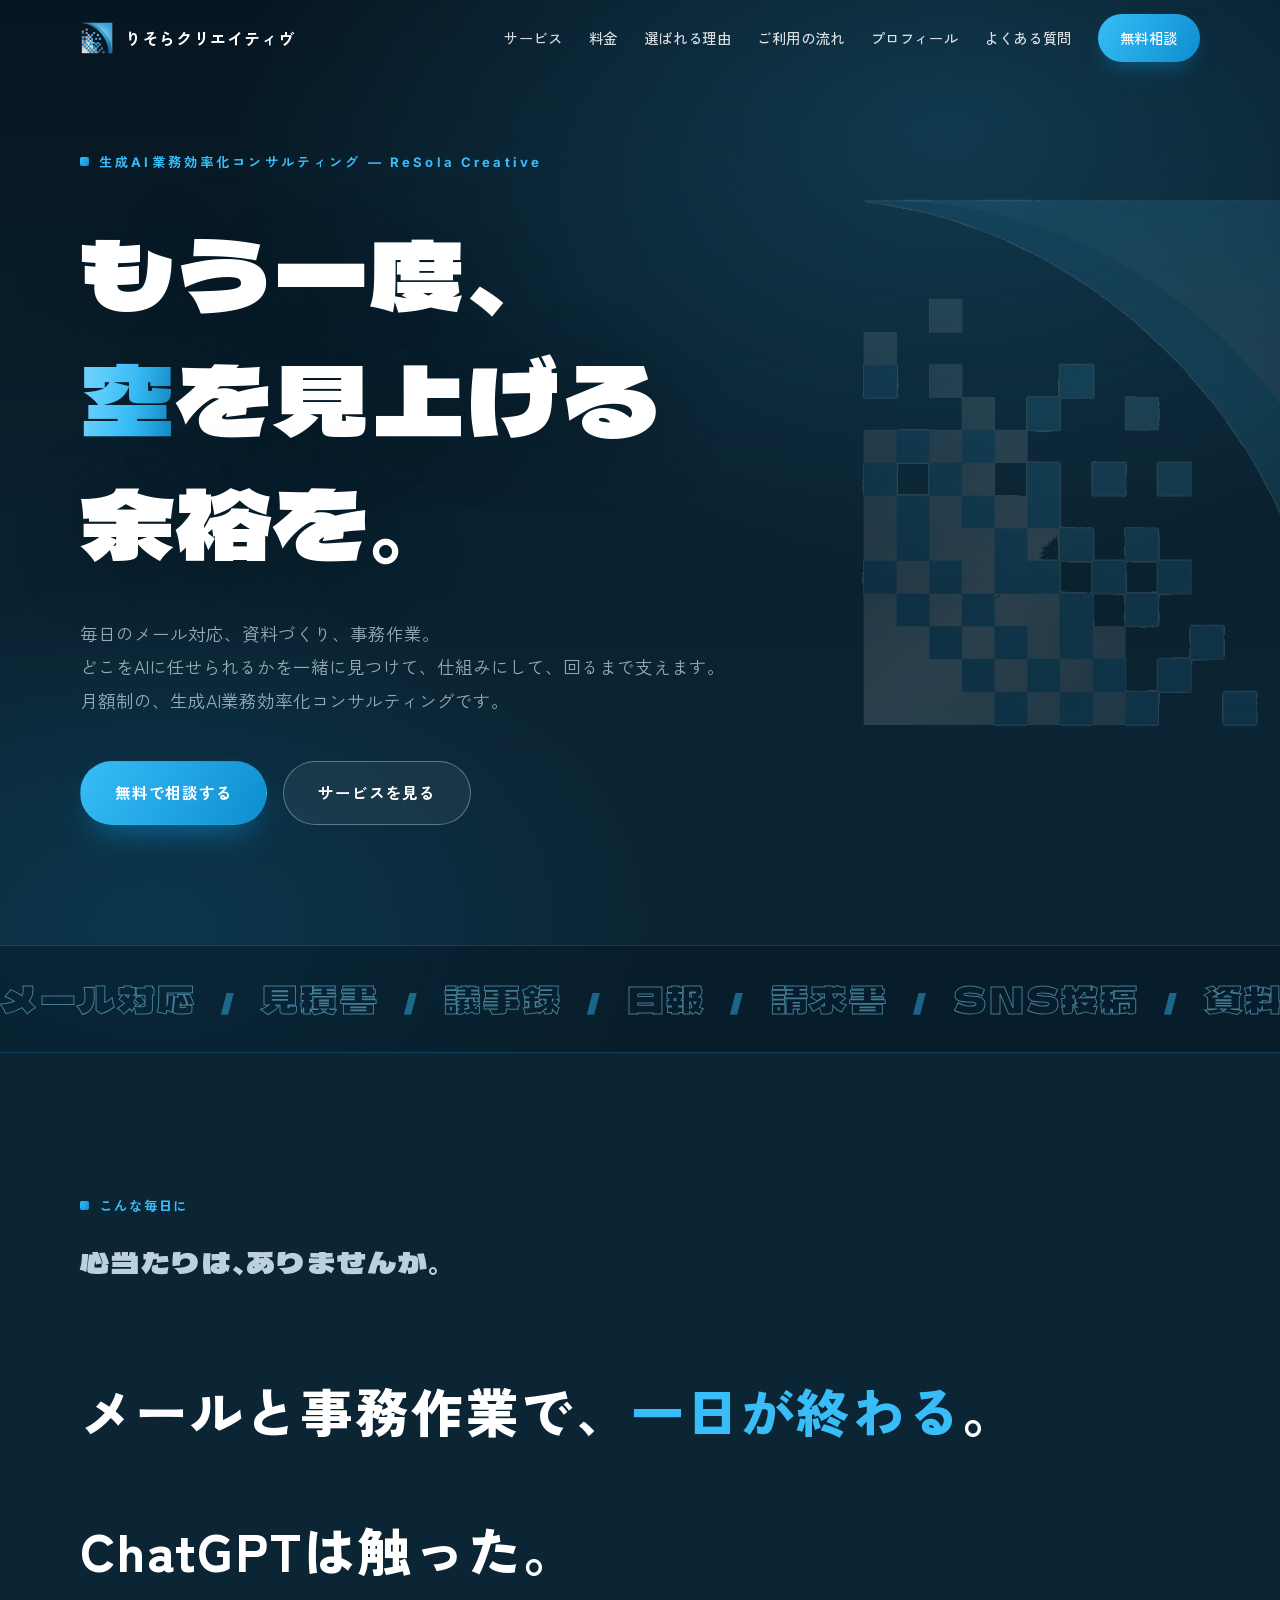
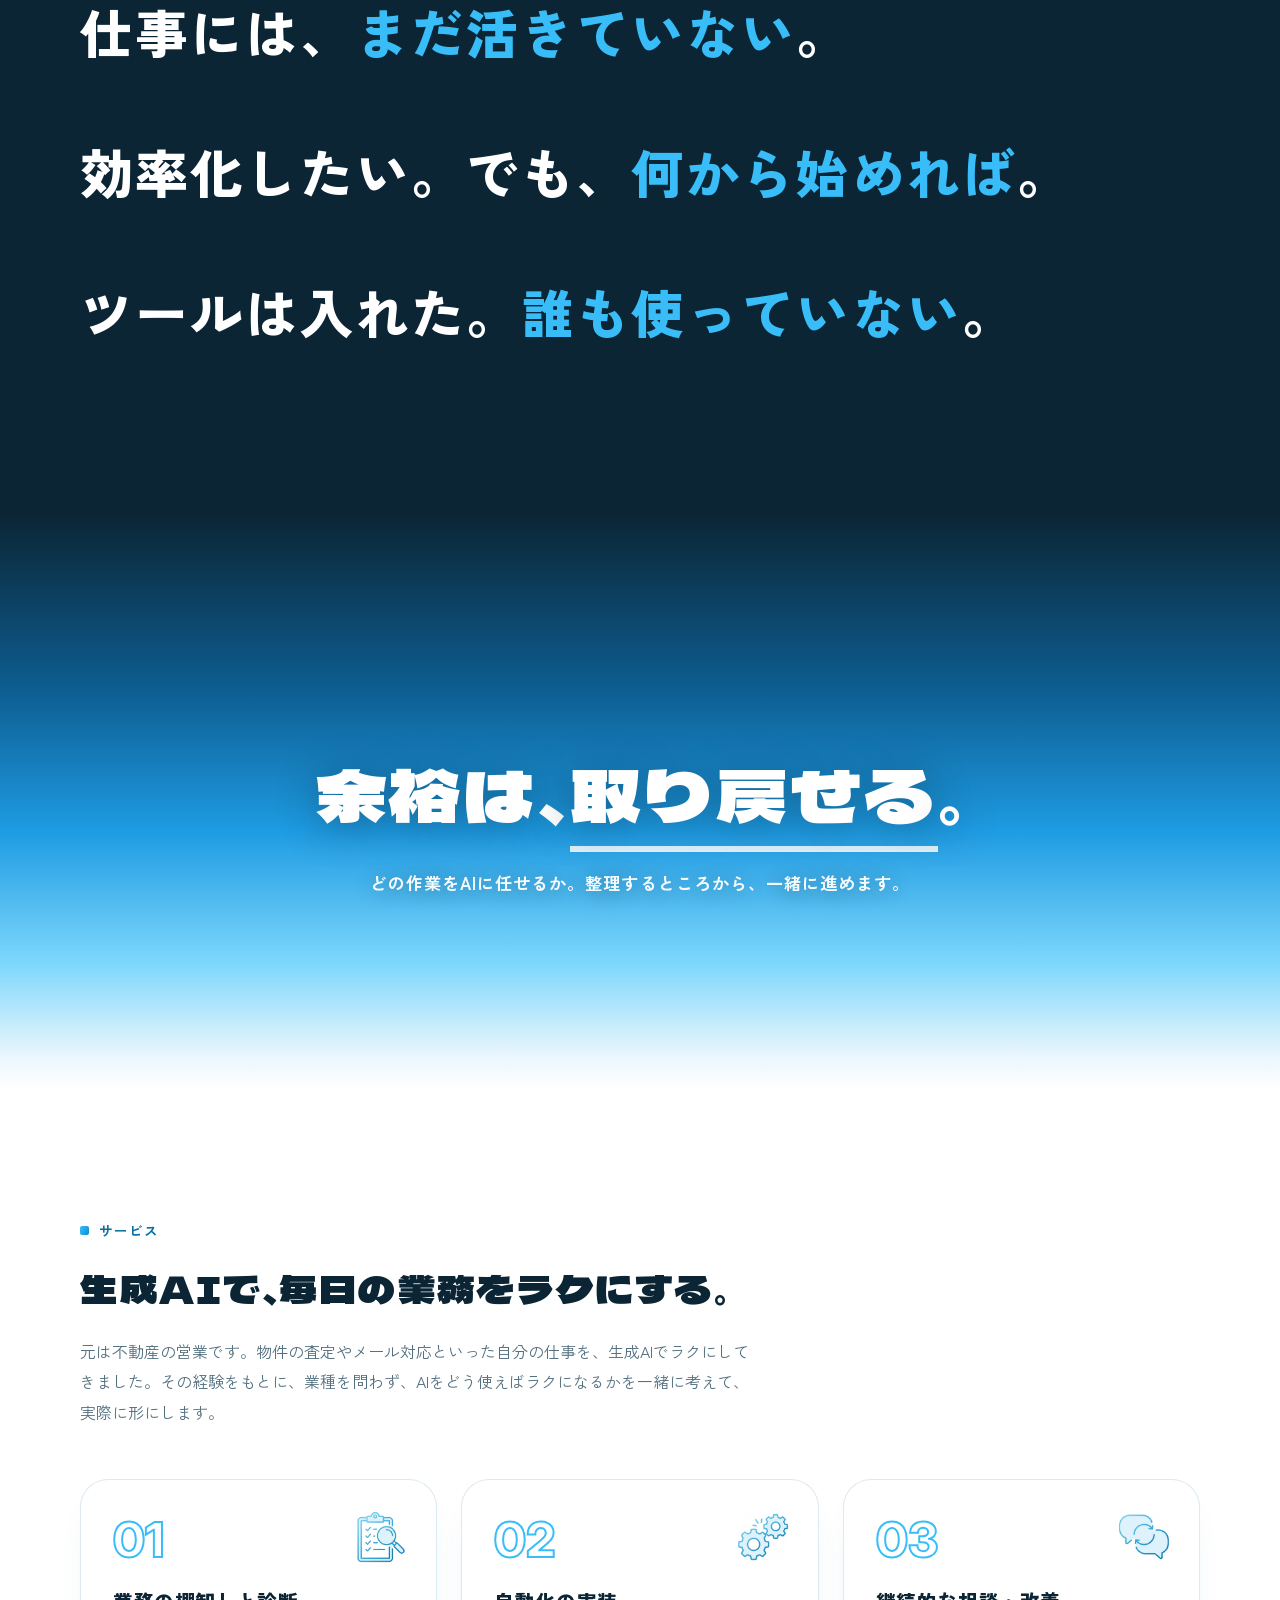
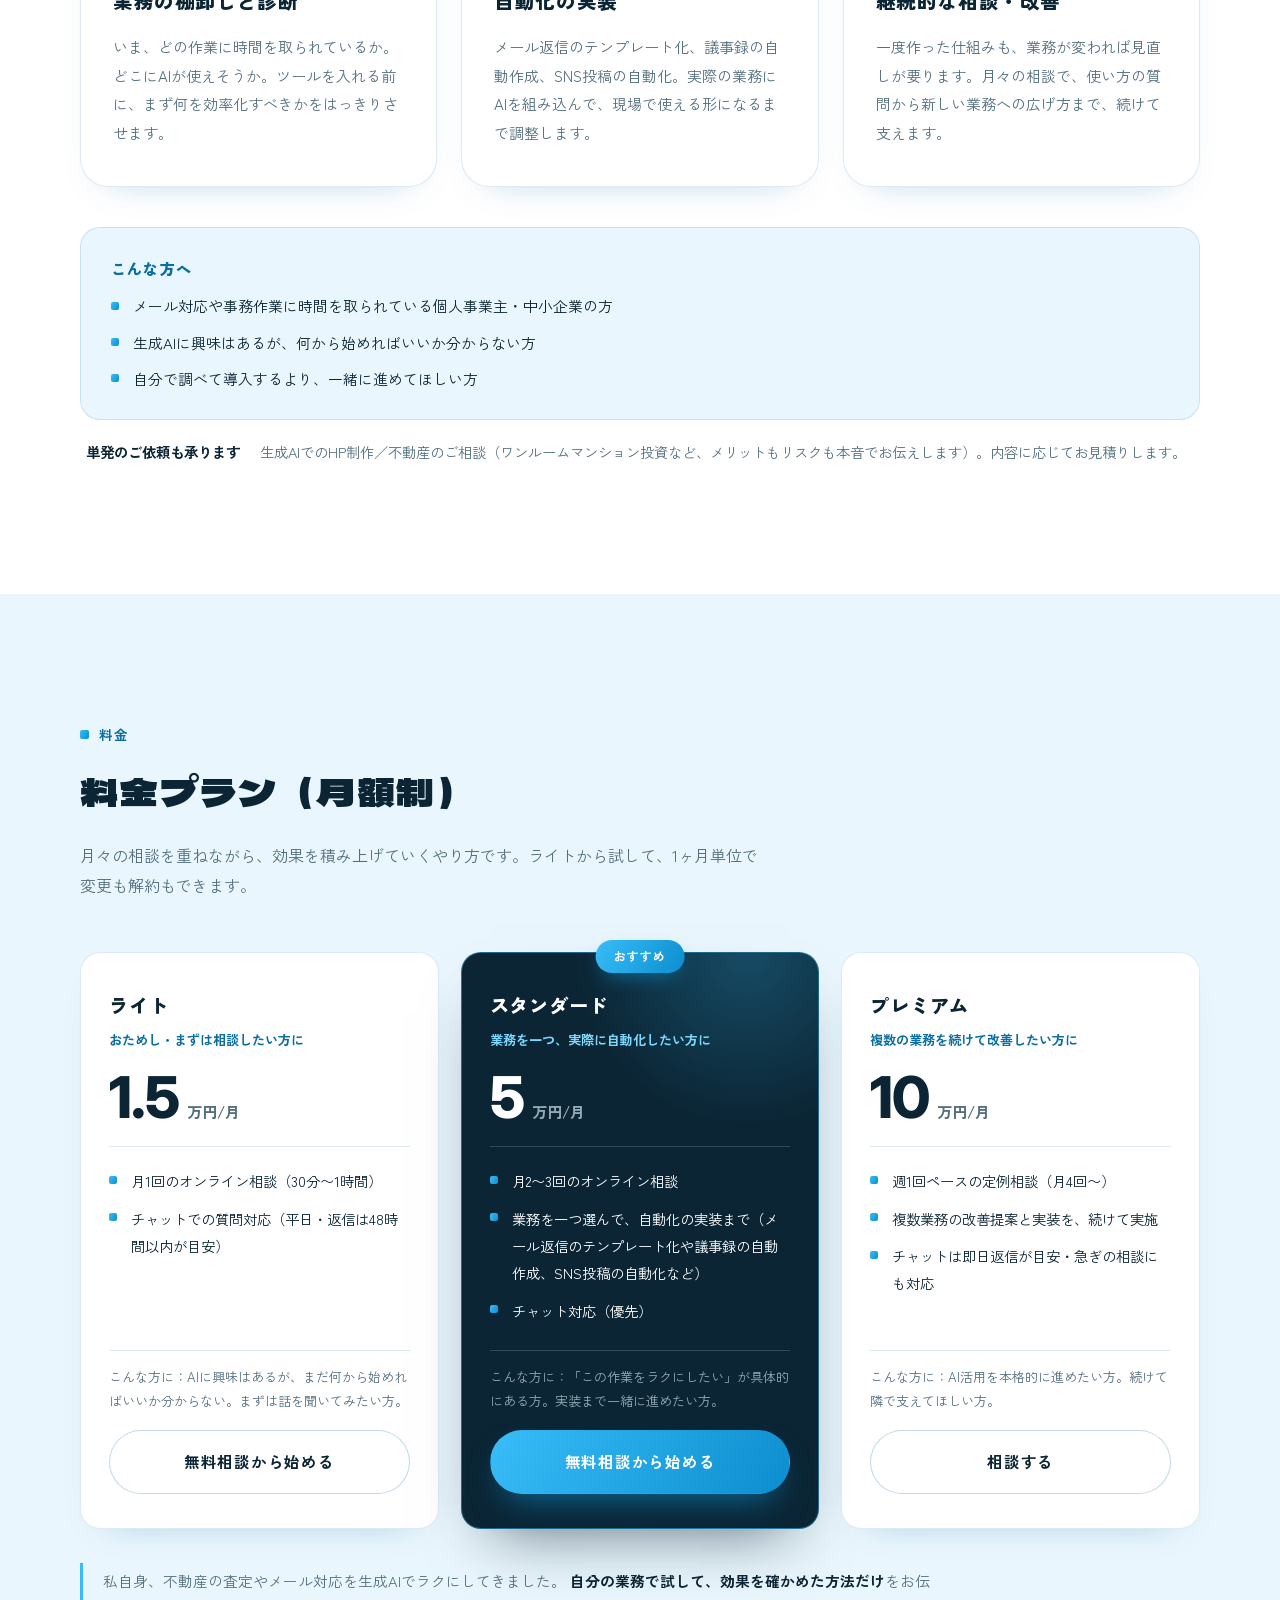
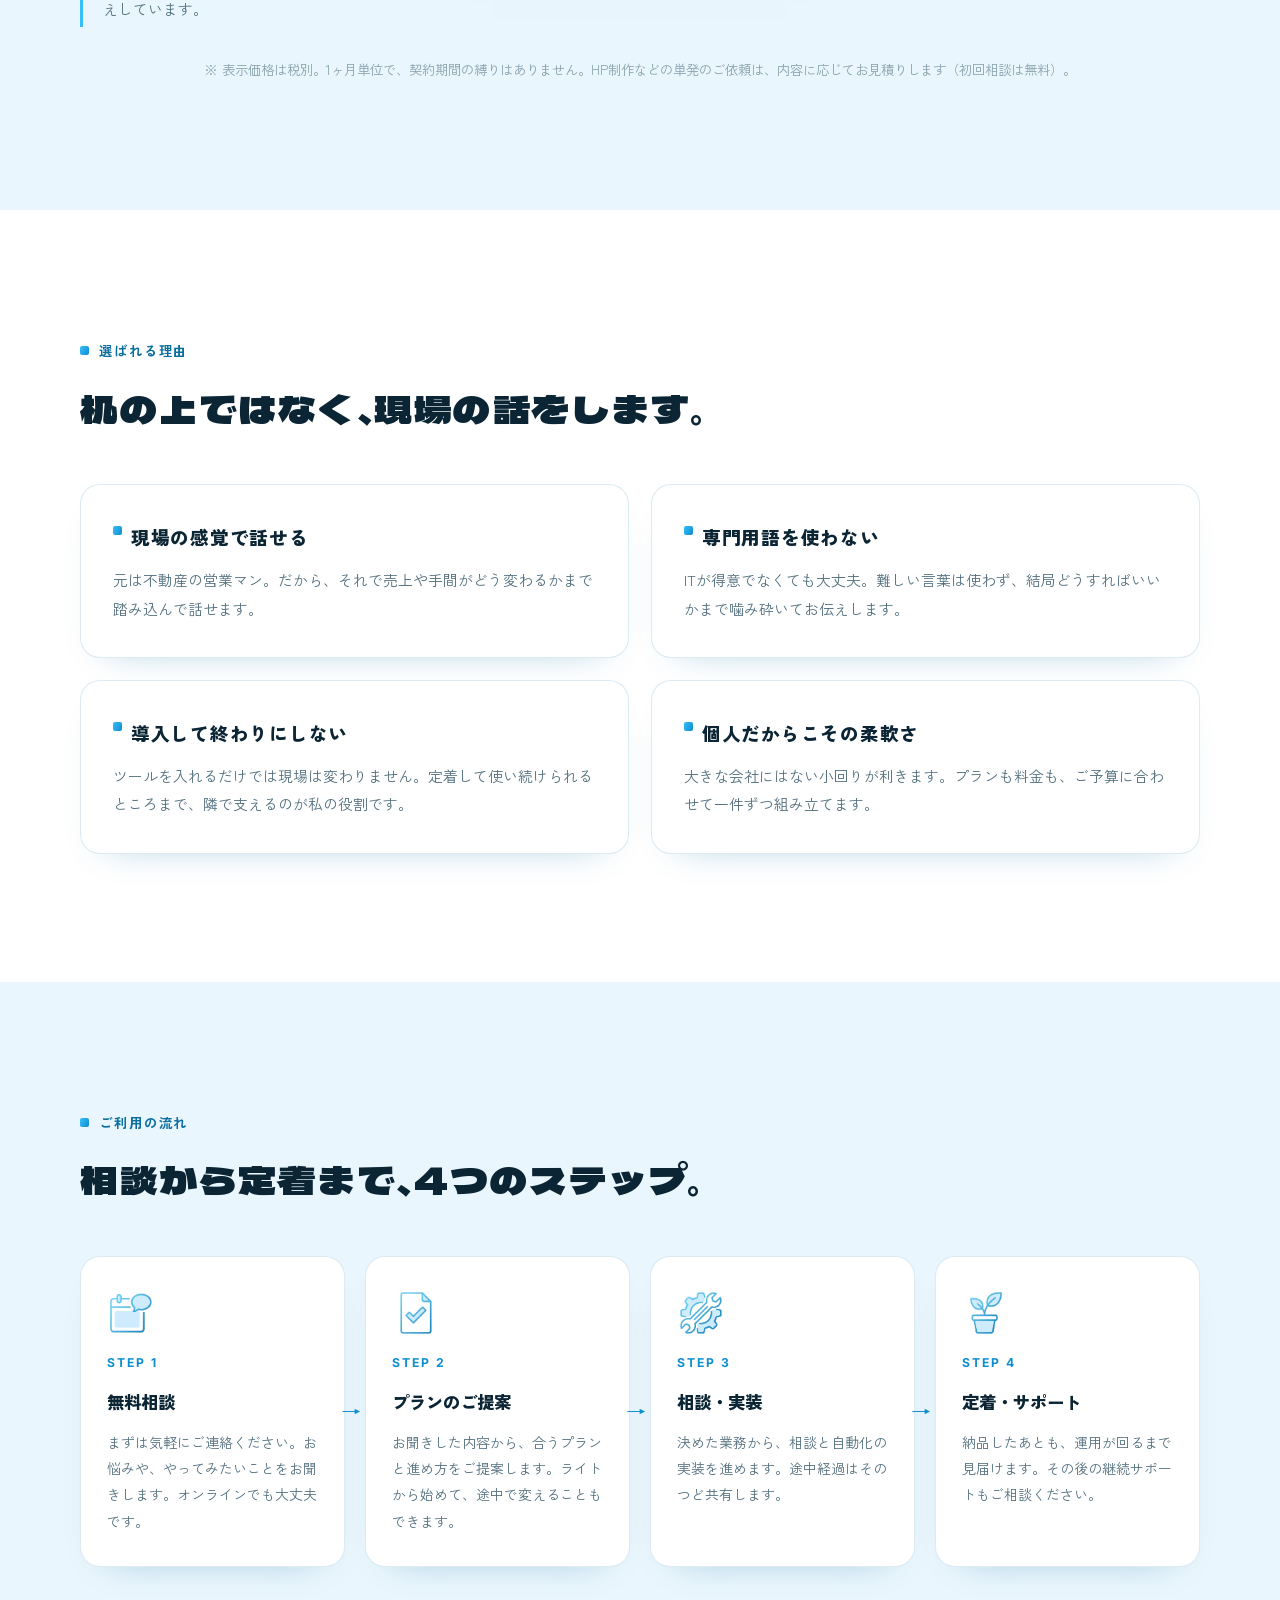
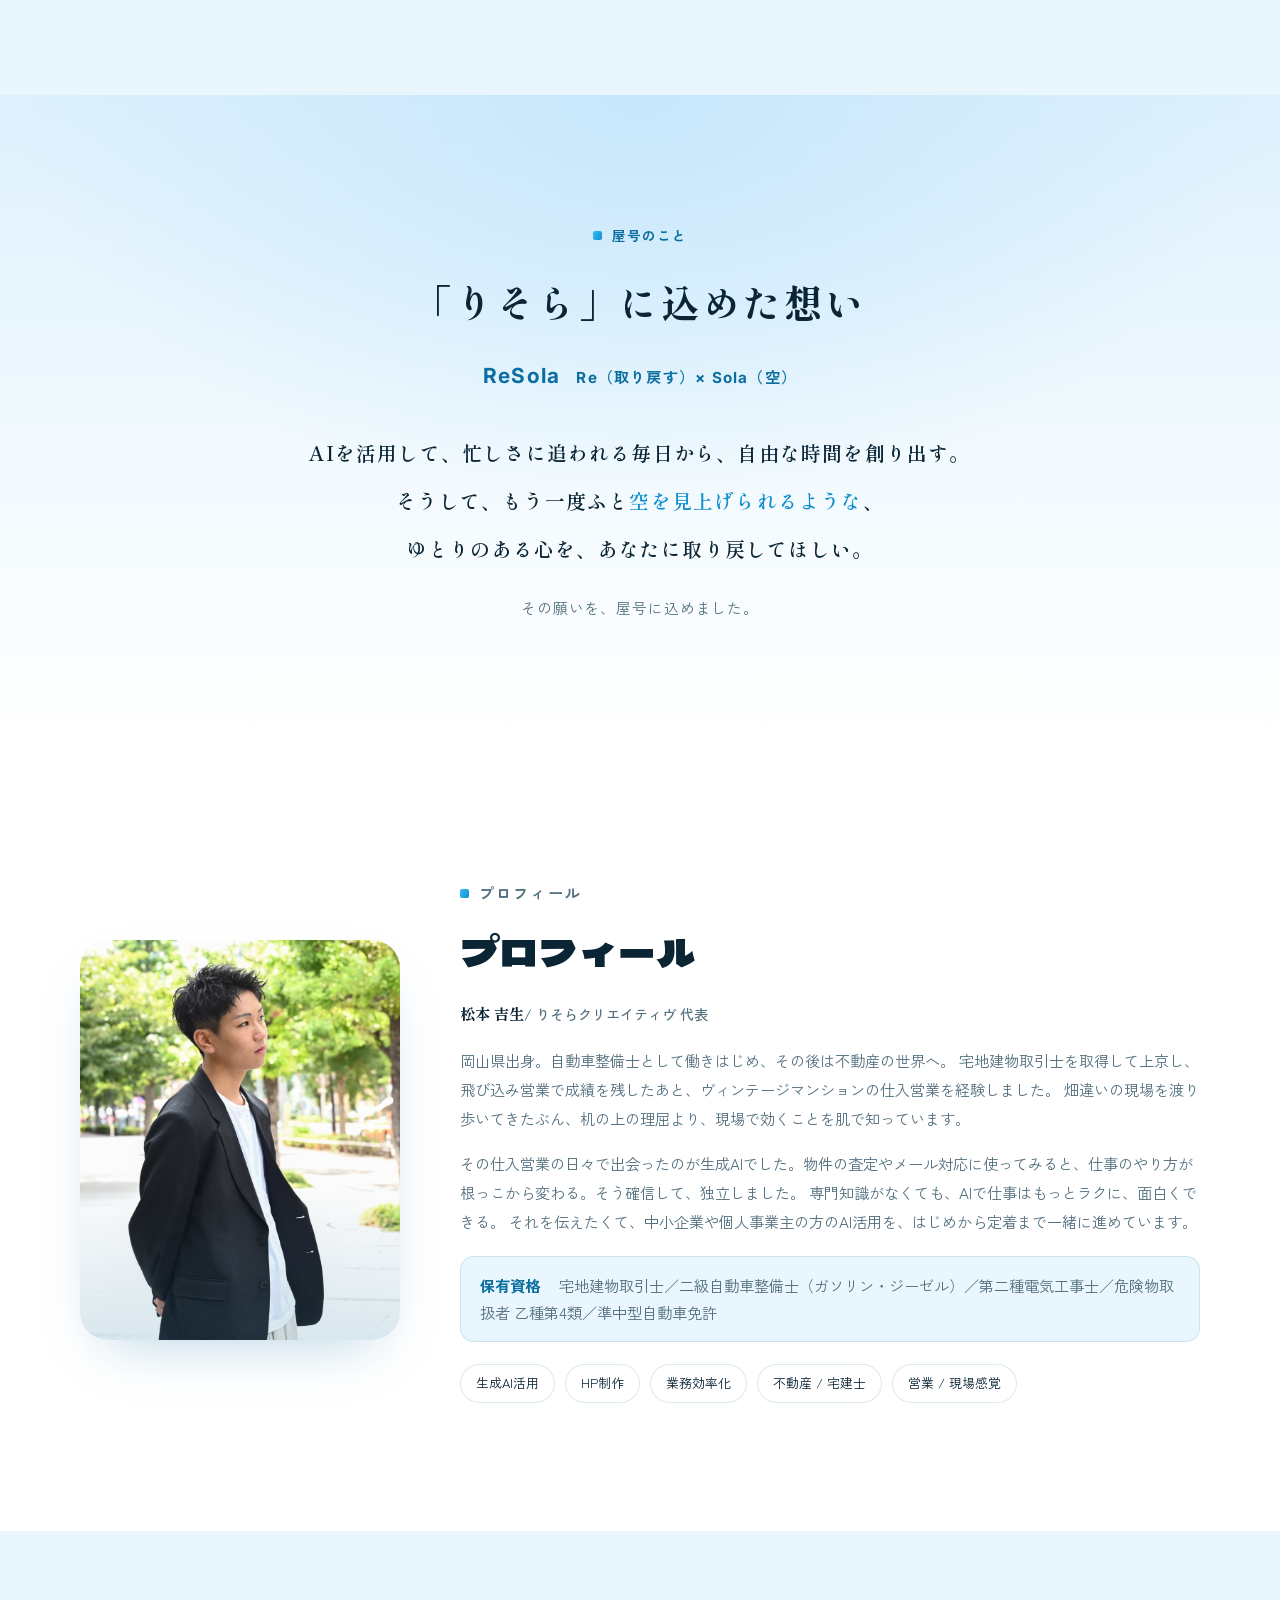
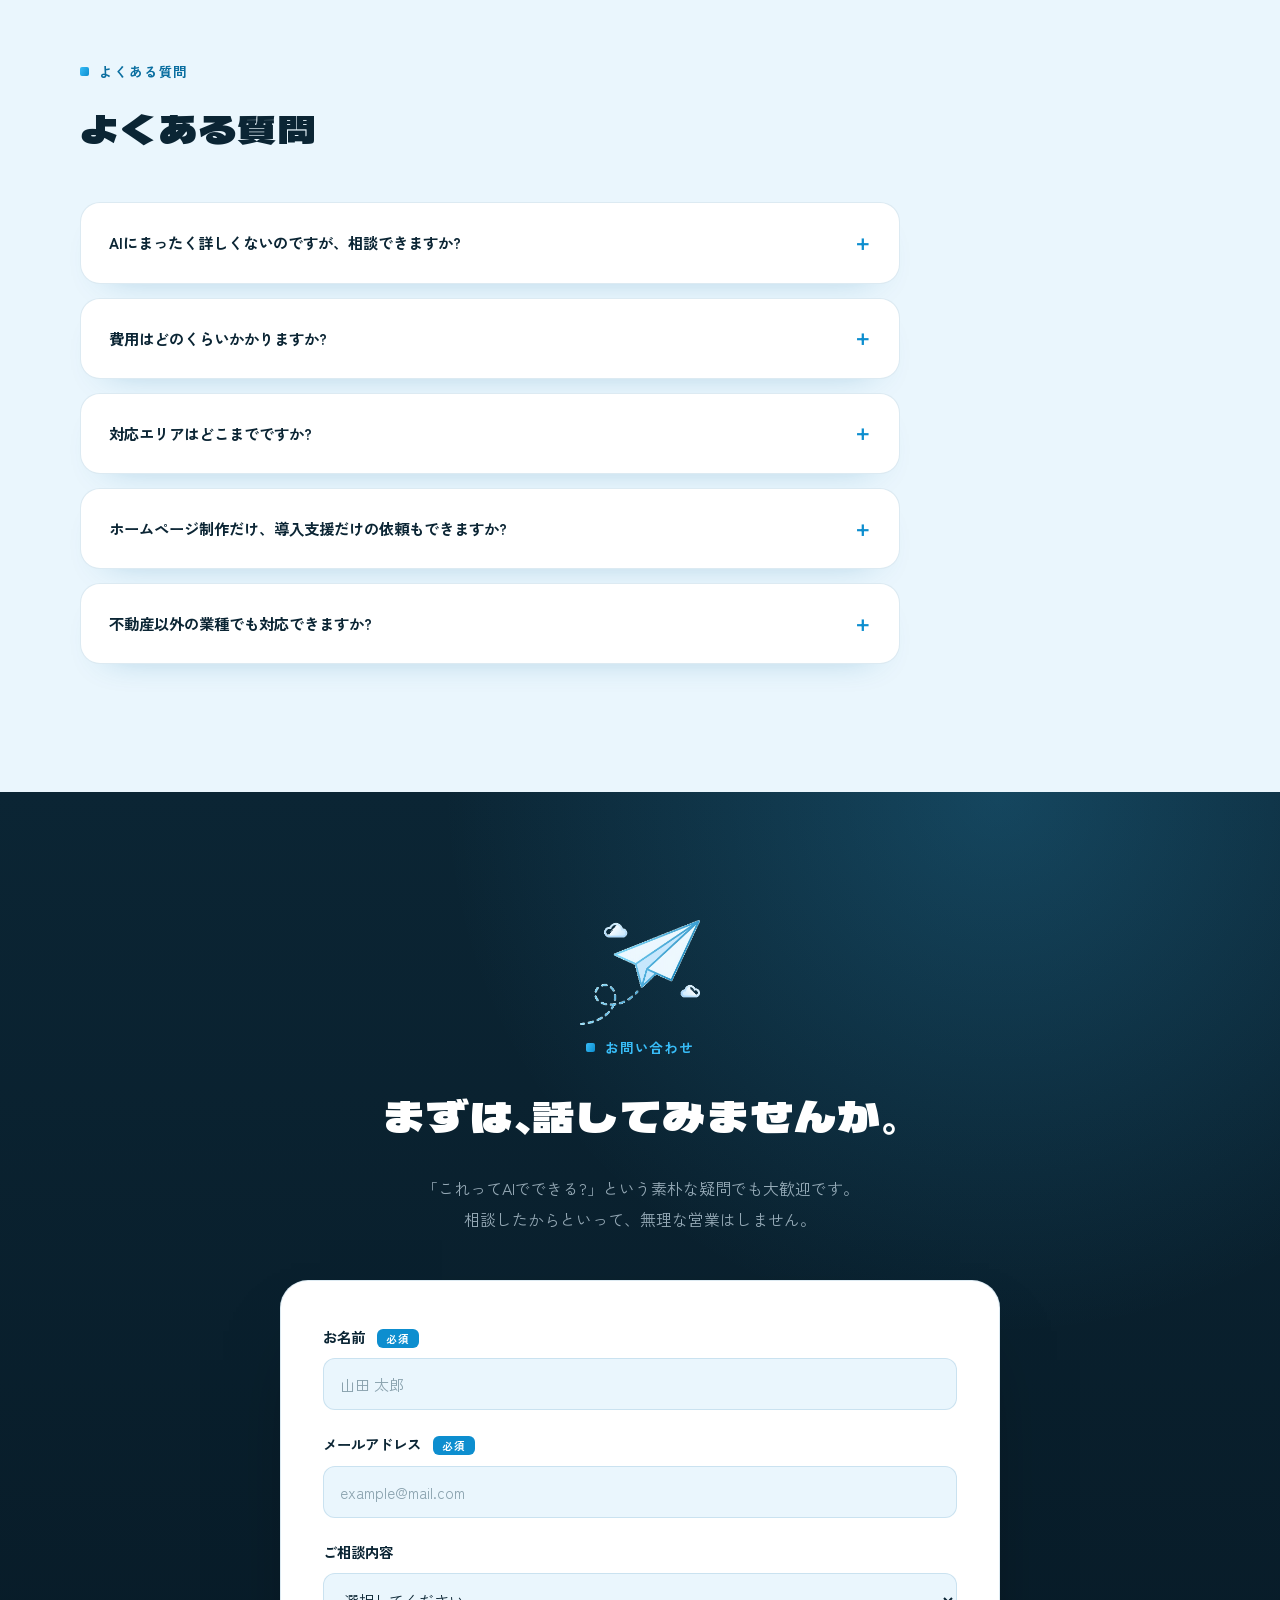
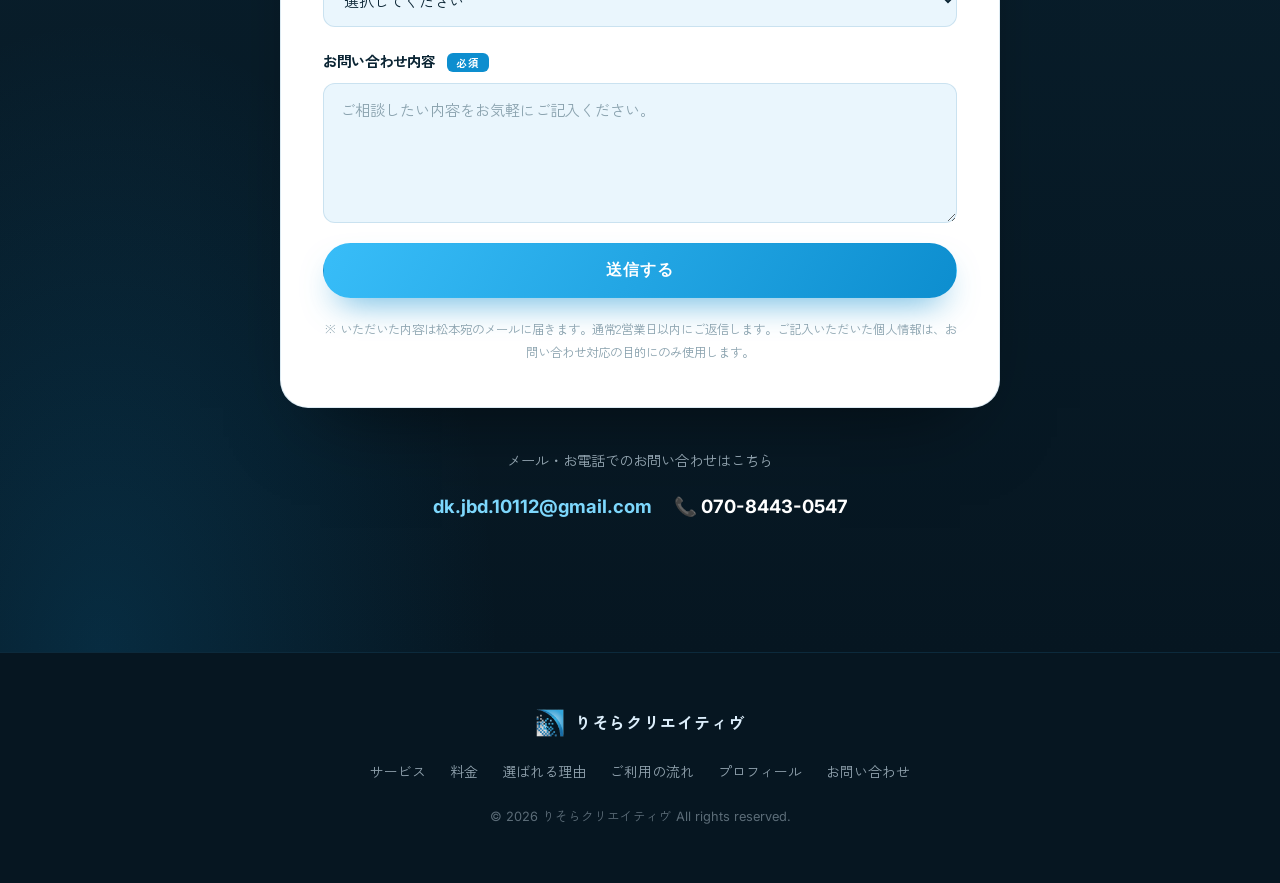
==== commit 58799b6b: "迫力リニューアル: 夜明けのスクロールデザイン＋文章添削 - 夜(濃紺)→夜明けグラデ→昼(白)へ流れるページ構成に全面刷新 - 見出しをDela Gothic Oneの特大タイポに、明朝はブランドス" ====
--- a/index.html
+++ b/index.html
@@ -18,11 +18,11 @@
   <meta name="twitter:image" content="https://yocchandayyo.github.io/resola/assets/og-image.png" />
   <link rel="preconnect" href="https://fonts.googleapis.com" />
   <link rel="preconnect" href="https://fonts.gstatic.com" crossorigin />
-  <link href="https://fonts.googleapis.com/css2?family=Shippori+Mincho+B1:wght@500;600;700;800&family=Zen+Kaku+Gothic+New:wght@400;500;700;900&family=Inter:wght@500;600;700&display=swap" rel="stylesheet" />
+  <link href="https://fonts.googleapis.com/css2?family=Dela+Gothic+One&family=Shippori+Mincho+B1:wght@600;700&family=Zen+Kaku+Gothic+New:wght@400;500;700;900&family=Inter:wght@500;700;800&display=swap" rel="stylesheet" />
   <link rel="icon" type="image/png" href="assets/favicon.png" />
   <link rel="icon" type="image/png" sizes="32x32" href="assets/favicon-32.png" />
   <link rel="apple-touch-icon" href="assets/favicon.png" />
-  <link rel="stylesheet" href="styles.css" />
+  <link rel="stylesheet" href="styles.css?v=20260707c" />
 </head>
 <body>
 
@@ -48,7 +48,7 @@
     </div>
   </header>
 
-  <!-- ===== Hero ===== -->
+  <!-- ===== Hero（夜） ===== -->
   <section class="hero" id="hero">
     <div class="hero__sky" aria-hidden="true">
       <span class="px" style="--x:58%; --y:66%; --s:10px; --t:16s; --d:0s;"></span>
@@ -58,81 +58,92 @@
       <span class="px" style="--x:81%; --y:63%; --s:12px; --t:17s; --d:6s;"></span>
       <span class="px" style="--x:86%; --y:76%; --s:9px;  --t:15s; --d:3.4s;"></span>
       <span class="px" style="--x:90%; --y:57%; --s:14px; --t:20s; --d:0.8s;"></span>
-      <span class="px" style="--x:67%; --y:88%; --s:11px; --t:18s; --d:7.2s;"></span>
-      <span class="px" style="--x:79%; --y:86%; --s:7px;  --t:13s; --d:5.1s;"></span>
+      <span class="px" style="--x:12%; --y:88%; --s:11px; --t:18s; --d:7.2s;"></span>
+      <span class="px" style="--x:22%; --y:92%; --s:7px;  --t:13s; --d:5.1s;"></span>
       <span class="px" style="--x:93%; --y:82%; --s:13px; --t:21s; --d:8.4s;"></span>
       <img class="hero__watermark" src="assets/logo-mark.png" alt="" />
     </div>
     <div class="container hero__inner">
       <p class="hero__eyebrow" data-reveal><span class="sq" aria-hidden="true"></span>生成AI業務効率化コンサルティング — ReSola Creative</p>
-      <h1 class="hero__title" data-reveal>
+      <h1 class="hero__title">
         もう一度、<br />
         <em>空</em>を見上げる<br />
         余裕を。
       </h1>
       <p class="hero__lead" data-reveal>
         毎日のメール対応、資料づくり、事務作業。<br class="pc-br" />
-        「どこをAIに任せられるか」を一緒に見つけて、仕組みにして、回るまで支える。<br class="pc-br" />
+        どこをAIに任せられるかを一緒に見つけて、仕組みにして、回るまで支えます。<br class="pc-br" />
         月額制の、生成AI業務効率化コンサルティングです。
       </p>
       <div class="hero__actions" data-reveal>
         <a href="#contact" class="btn btn--primary">無料で相談する</a>
         <a href="#services" class="btn btn--ghost">サービスを見る</a>
       </div>
-      <p class="hero__note" data-reveal>相談は初回無料 ・ 契約の縛りなし ・ 専門用語は使いません</p>
-    </div>
-    <a href="#problem" class="hero__scroll" aria-label="下へスクロール">↓</a>
-  </section>
-
-  <!-- ===== Problem ===== -->
+      <p class="hero__note" data-reveal>初回相談は無料 ／ 契約の縛りなし ／ 専門用語は使いません</p>
+    </div>
+    <div class="marquee" aria-hidden="true">
+      <div class="marquee__track">
+        <div class="marquee__group">
+          <span>メール対応</span><span>見積書</span><span>議事録</span><span>日報</span><span>請求書</span><span>SNS投稿</span><span>資料づくり</span><span>データ入力</span><span>スケジュール調整</span><span>問い合わせ返信</span>
+        </div>
+        <div class="marquee__group">
+          <span>メール対応</span><span>見積書</span><span>議事録</span><span>日報</span><span>請求書</span><span>SNS投稿</span><span>資料づくり</span><span>データ入力</span><span>スケジュール調整</span><span>問い合わせ返信</span>
+        </div>
+      </div>
+    </div>
+  </section>
+
+  <!-- ===== Problem（まだ夜） ===== -->
   <section class="section problem" id="problem">
     <div class="container">
-      <p class="label" data-reveal><span class="sq" aria-hidden="true"></span>こんな毎日に</p>
-      <h2 class="section__title" data-reveal>心当たりは、ありませんか。</h2>
-      <div class="problem__grid">
-        <div class="problem__card" data-reveal>
-          <img src="assets/pain_time.png" alt="" />
-          <p>「メール対応や事務作業で、気づけば一日が終わっている」</p>
-        </div>
-        <div class="problem__card" data-reveal>
-          <img src="assets/pain_lost.png" alt="" />
-          <p>「ChatGPTは触ったけど、仕事にどう活かせばいいか分からない」</p>
-        </div>
-        <div class="problem__card" data-reveal>
-          <img src="assets/pain_start.png" alt="" />
-          <p>「効率化したい気持ちはあるが、何から始めればいいか分からない」</p>
-        </div>
-        <div class="problem__card" data-reveal>
-          <img src="assets/pain_stalled.png" alt="" />
-          <p>「ツールを入れたものの、結局使われずに止まっている」</p>
-        </div>
-      </div>
-      <p class="problem__bridge" data-reveal>「どの作業なら<strong>AIに任せられるか</strong>」。まずはその整理から、一緒に始めます。</p>
-    </div>
-  </section>
-
-  <!-- ===== Services ===== -->
+      <p class="label label--dark" data-reveal><span class="sq" aria-hidden="true"></span>こんな毎日に</p>
+      <h2 class="problem__heading" data-reveal>心当たりは、ありませんか。</h2>
+      <div class="problem__lines">
+        <p class="pain" data-reveal><span class="nw">メールと事務作業で、</span><span class="nw"><em>一日が終わる</em>。</span></p>
+        <p class="pain" data-reveal><span class="nw">ChatGPTは触った。</span><span class="nw">仕事には、<em>まだ活きていない</em>。</span></p>
+        <p class="pain" data-reveal><span class="nw">効率化したい。</span><span class="nw">でも、<em>何から始めれば</em>。</span></p>
+        <p class="pain" data-reveal><span class="nw">ツールは入れた。</span><span class="nw"><em>誰も使っていない</em>。</span></p>
+      </div>
+    </div>
+  </section>
+
+  <!-- ===== Dawn（夜明け） ===== -->
+  <section class="dawn" aria-label="メッセージ">
+    <div class="dawn__sky" aria-hidden="true">
+      <span class="px" style="--x:14%; --y:60%; --s:10px; --t:17s; --d:1s;"></span>
+      <span class="px" style="--x:30%; --y:74%; --s:14px; --t:20s; --d:3.5s;"></span>
+      <span class="px" style="--x:68%; --y:66%; --s:9px;  --t:15s; --d:2s;"></span>
+      <span class="px" style="--x:84%; --y:78%; --s:12px; --t:19s; --d:5s;"></span>
+    </div>
+    <div class="container dawn__inner">
+      <p class="dawn__line" data-reveal>余裕は、<em>取り戻せる</em>。</p>
+      <p class="dawn__sub" data-reveal>どの作業をAIに任せるか。整理するところから、一緒に進めます。</p>
+    </div>
+  </section>
+
+  <!-- ===== Services（昼） ===== -->
   <section class="section services" id="services">
     <div class="container">
       <p class="label" data-reveal><span class="sq" aria-hidden="true"></span>サービス</p>
-      <h2 class="section__title" data-reveal>生成AIで、毎日の業務をラクにします。</h2>
-      <p class="section__lead" data-reveal>元不動産の仲介・仕入営業として4年間現場に立ち、物件査定やメール対応といった自分の業務を、生成AIでラクにしてきました。その経験をもとに、業種を問わず「AIをどう使えばラクになるか」を一緒に考え、実際に形にするコンサルティングです。</p>
-
-      <div class="services__grid services__grid--pillars">
-        <article class="service-card" data-reveal>
-          <div class="service-card__icon"><img src="assets/icon_consulting.png" alt="" /></div>
+      <h2 class="section__title" data-reveal>生成AIで、毎日の業務をラクにする。</h2>
+      <p class="section__lead" data-reveal>元は不動産の営業です。物件の査定やメール対応といった自分の仕事を、生成AIでラクにしてきました。その経験をもとに、業種を問わず、AIをどう使えばラクになるかを一緒に考えて、実際に形にします。</p>
+
+      <div class="services__grid">
+        <article class="pillar" data-reveal>
+          <div class="pillar__no">01</div>
+          <div class="pillar__icon"><img src="assets/icon_consulting.png" alt="" /></div>
           <h3>業務の棚卸しと診断</h3>
-          <p>今どの作業に時間がかかっているか、どこにAIが使えそうかを一緒に洗い出します。ツールを入れる前に、まず「何を効率化すべきか」をはっきりさせます。</p>
-        </article>
-
-        <article class="service-card" data-reveal>
-          <div class="service-card__icon"><img src="assets/icon_integration.png" alt="" /></div>
+          <p>いま、どの作業に時間を取られているか。どこにAIが使えそうか。ツールを入れる前に、まず何を効率化すべきかをはっきりさせます。</p>
+        </article>
+        <article class="pillar" data-reveal>
+          <div class="pillar__no">02</div>
+          <div class="pillar__icon"><img src="assets/icon_integration.png" alt="" /></div>
           <h3>自動化の実装</h3>
-          <p>メール返信のテンプレート化、議事録の自動作成、SNS投稿の自動化など、実際の業務にAIを組み込むところまで一緒にやります。入れて終わりにせず、現場で使える形にします。</p>
-        </article>
-
-        <article class="service-card" data-reveal>
-          <div class="service-card__icon"><img src="assets/icon_support.png" alt="" /></div>
+          <p>メール返信のテンプレート化、議事録の自動作成、SNS投稿の自動化。実際の業務にAIを組み込んで、現場で使える形になるまで調整します。</p>
+        </article>
+        <article class="pillar" data-reveal>
+          <div class="pillar__no">03</div>
+          <div class="pillar__icon"><img src="assets/icon_support.png" alt="" /></div>
           <h3>継続的な相談・改善</h3>
           <p>一度作った仕組みも、業務が変われば見直しが要ります。月々の相談で、使い方の質問から新しい業務への広げ方まで、続けて支えます。</p>
         </article>
@@ -158,13 +169,13 @@
     <div class="container">
       <p class="label" data-reveal><span class="sq" aria-hidden="true"></span>料金</p>
       <h2 class="section__title" data-reveal>料金プラン（月額制）</h2>
-      <p class="section__lead" data-reveal>単発の大きな契約ではなく、月々の相談を重ねながら効果を積み上げていくスタイルです。<br />まずはライトプランから試せます。プランは1ヶ月単位で変更・解約できます。</p>
+      <p class="section__lead" data-reveal>月々の相談を重ねながら、効果を積み上げていくやり方です。ライトから試して、1ヶ月単位で変更も解約もできます。</p>
 
       <div class="pricing__grid">
         <article class="plan-card" data-reveal>
           <h3 class="plan-card__name">ライト</h3>
           <p class="plan-card__tagline">おためし・まずは相談したい方に</p>
-          <p class="plan-card__price">¥1.5<span>万 / 月</span></p>
+          <p class="plan-card__price"><span class="plan-card__price-num">1.5</span><span class="plan-card__price-unit">万円/月</span></p>
           <ul class="plan-card__list">
             <li>月1回のオンライン相談（30分〜1時間）</li>
             <li>チャットでの質問対応（平日・返信は48時間以内が目安）</li>
@@ -177,10 +188,10 @@
           <span class="plan-card__badge">おすすめ</span>
           <h3 class="plan-card__name">スタンダード</h3>
           <p class="plan-card__tagline">業務を一つ、実際に自動化したい方に</p>
-          <p class="plan-card__price">¥5<span>万 / 月</span></p>
+          <p class="plan-card__price"><span class="plan-card__price-num">5</span><span class="plan-card__price-unit">万円/月</span></p>
           <ul class="plan-card__list">
             <li>月2〜3回のオンライン相談</li>
-            <li>業務を一つ選んで、自動化の実装まで（メール返信のテンプレート化・議事録の自動作成・SNS投稿の自動化など）</li>
+            <li>業務を一つ選んで、自動化の実装まで（メール返信のテンプレート化や議事録の自動作成、SNS投稿の自動化など）</li>
             <li>チャット対応（優先）</li>
           </ul>
           <p class="plan-card__for">こんな方に：「この作業をラクにしたい」が具体的にある方。実装まで一緒に進めたい方。</p>
@@ -190,7 +201,7 @@
         <article class="plan-card" data-reveal>
           <h3 class="plan-card__name">プレミアム</h3>
           <p class="plan-card__tagline">複数の業務を続けて改善したい方に</p>
-          <p class="plan-card__price">¥10<span>万 / 月</span></p>
+          <p class="plan-card__price"><span class="plan-card__price-num">10</span><span class="plan-card__price-unit">万円/月</span></p>
           <ul class="plan-card__list">
             <li>週1回ペースの定例相談（月4回〜）</li>
             <li>複数業務の改善提案と実装を、続けて実施</li>
@@ -217,16 +228,16 @@
       <h2 class="section__title" data-reveal>机の上ではなく、現場の話をします。</h2>
       <div class="reasons__grid">
         <div class="reason" data-reveal>
-          <h3>「現場感覚」で話せる</h3>
-          <p>元は不動産の営業マン。だから「それで売上や手間がどう変わるか」まで踏み込んで話せます。</p>
+          <h3>現場の感覚で話せる</h3>
+          <p>元は不動産の営業マン。だから、それで売上や手間がどう変わるかまで踏み込んで話せます。</p>
         </div>
         <div class="reason" data-reveal>
           <h3>専門用語を使わない</h3>
-          <p>ITが得意でなくても大丈夫。難しい言葉は使わず、「結局どうすればいいか」まで噛み砕いてお伝えします。</p>
+          <p>ITが得意でなくても大丈夫。難しい言葉は使わず、結局どうすればいいかまで噛み砕いてお伝えします。</p>
         </div>
         <div class="reason" data-reveal>
           <h3>導入して終わりにしない</h3>
-          <p>ツールを入れるだけでは現場は変わりません。定着して「使い続けられる」ところまで、ずっと隣で支えるのが私の役割です。</p>
+          <p>ツールを入れるだけでは現場は変わりません。定着して使い続けられるところまで、隣で支えるのが私の役割です。</p>
         </div>
         <div class="reason" data-reveal>
           <h3>個人だからこその柔軟さ</h3>
@@ -246,7 +257,7 @@
           <img class="flow__step-icon" src="assets/flow_consult.png" alt="" />
           <div class="flow__step-no">STEP 1</div>
           <h3>無料相談</h3>
-          <p>まずは気軽にご連絡ください。お悩みや「やってみたいこと」をお聞きします。オンラインでも大丈夫です。</p>
+          <p>まずは気軽にご連絡ください。お悩みや、やってみたいことをお聞きします。オンラインでも大丈夫です。</p>
         </li>
         <li class="flow__step" data-reveal>
           <img class="flow__step-icon" src="assets/flow_plan.png" alt="" />
@@ -264,13 +275,13 @@
           <img class="flow__step-icon" src="assets/flow_grow.png" alt="" />
           <div class="flow__step-no">STEP 4</div>
           <h3>定着・サポート</h3>
-          <p>納品して終わりではなく、運用が回るまで見届けます。その後の継続サポートもご相談ください。</p>
+          <p>納品したあとも、運用が回るまで見届けます。その後の継続サポートもご相談ください。</p>
         </li>
       </ol>
     </div>
   </section>
 
-  <!-- ===== Brand message ===== -->
+  <!-- ===== Brand message（静けさの対比） ===== -->
   <section class="section brand" id="brand">
     <div class="brand__sky" aria-hidden="true">
       <span class="px" style="--x:12%; --y:70%; --s:10px; --t:18s; --d:1s;"></span>
@@ -284,7 +295,7 @@
       <p class="brand__sub" data-reveal><strong>ReSola</strong>　Re（取り戻す）× Sola（空）</p>
       <p class="brand__body" data-reveal>
         AIを活用して、忙しさに追われる毎日から、自由な時間を創り出す。<br />
-        そうして、もう一度ふと<em>空を見上げられるような</em>——<br />
+        そうして、もう一度ふと<em>空を見上げられるような</em>、<br />
         ゆとりのある心を、あなたに取り戻してほしい。
       </p>
       <p class="brand__note" data-reveal>その願いを、屋号に込めました。</p>
@@ -304,10 +315,10 @@
         <p data-reveal>
           岡山県出身。自動車整備士として働きはじめ、その後は不動産の世界へ。
           宅地建物取引士を取得して上京し、飛び込み営業で成績を残したあと、ヴィンテージマンションの仕入営業を経験しました。
-          畑違いの現場を渡り歩いてきたぶん、「机の上の理屈」より「現場で効くこと」を肌で知っています。
+          畑違いの現場を渡り歩いてきたぶん、机の上の理屈より、現場で効くことを肌で知っています。
         </p>
         <p data-reveal>
-          その仕入営業の日々で出会ったのが生成AIでした。物件の査定やメール対応に使ってみると、仕事のやり方が根っこから変わる——そう確信して、独立。
+          その仕入営業の日々で出会ったのが生成AIでした。物件の査定やメール対応に使ってみると、仕事のやり方が根っこから変わる。そう確信して、独立しました。
           専門知識がなくても、AIで仕事はもっとラクに、面白くできる。
           それを伝えたくて、中小企業や個人事業主の方のAI活用を、はじめから定着まで一緒に進めています。
         </p>
@@ -331,11 +342,11 @@
       <div class="faq__list">
         <details class="faq__item" data-reveal>
           <summary>AIにまったく詳しくないのですが、相談できますか?</summary>
-          <p>もちろんです。むしろ「これから始めたい」という方こそ歓迎です。専門用語を使わず、今のお仕事に合わせてご説明します。</p>
+          <p>もちろんです。むしろ、これから始めたい方こそ歓迎です。専門用語を使わず、今のお仕事に合わせてご説明します。</p>
         </details>
         <details class="faq__item" data-reveal>
           <summary>費用はどのくらいかかりますか?</summary>
-          <p>月額制で、ライト1.5万円・スタンダード5万円・プレミアム10万円の3プランです。1ヶ月単位で変更・解約できます。HP制作などの単発のご依頼は、内容に応じてお見積りします（初回相談は無料）。</p>
+          <p>月額制で、ライト1.5万円、スタンダード5万円、プレミアム10万円の3プランです。1ヶ月単位で変更も解約もできます。HP制作などの単発のご依頼は、内容に応じてお見積りします（初回相談は無料）。</p>
         </details>
         <details class="faq__item" data-reveal>
           <summary>対応エリアはどこまでですか?</summary>
@@ -347,21 +358,26 @@
         </details>
         <details class="faq__item" data-reveal>
           <summary>不動産以外の業種でも対応できますか?</summary>
-          <p>はい。不動産は得意分野のひとつで、飲食・士業・サロン・小売など、業種を問わずお手伝いできます。</p>
+          <p>はい。不動産は得意分野のひとつで、飲食や士業、サロン、小売など、業種を問わずお手伝いできます。</p>
         </details>
       </div>
     </div>
   </section>
 
-  <!-- ===== Contact / CTA ===== -->
+  <!-- ===== Contact / CTA（夜→でも今度は温かい） ===== -->
   <section class="section contact" id="contact">
+    <div class="contact__sky" aria-hidden="true">
+      <span class="px" style="--x:10%; --y:80%; --s:10px; --t:17s; --d:0.5s;"></span>
+      <span class="px" style="--x:88%; --y:74%; --s:13px; --t:20s; --d:3s;"></span>
+      <span class="px" style="--x:78%; --y:88%; --s:8px;  --t:15s; --d:6s;"></span>
+    </div>
     <div class="container contact__inner">
       <img class="contact__plane" src="assets/contact_plane.png" alt="" data-reveal />
-      <p class="label label--center" data-reveal><span class="sq" aria-hidden="true"></span>お問い合わせ</p>
-      <h2 class="contact__title" data-reveal>まずは、気軽に話してみませんか。</h2>
+      <p class="label label--dark label--center" data-reveal><span class="sq" aria-hidden="true"></span>お問い合わせ</p>
+      <h2 class="contact__title" data-reveal>まずは、話してみませんか。</h2>
       <p class="contact__lead" data-reveal>
         「これってAIでできる?」という素朴な疑問でも大歓迎です。<br />
-        相談したからといって、無理な営業は一切いたしません。
+        相談したからといって、無理な営業はしません。
       </p>
 
       <form class="contact-form" id="contactForm" action="https://formspree.io/f/xpqgljgd" method="POST" novalidate data-reveal>
--- a/styles.css
+++ b/styles.css
@@ -1,28 +1,37 @@
 /* ============================================================
-   ReSola Creative — 「空を取り戻す」
-   palette: 空 #38bdf8 / 蒼 #0d8ecf / 墨 #0b2534 / 霞 #eaf6fd / 白
-   type:    display = Shippori Mincho B1 / body = Zen Kaku Gothic New
-   signature: ピクセルが空へ溶けていく（ロゴ由来のモチーフ）
+   ReSola Creative — 「夜明けのスクロール」
+   夜(#0b2534)から始まり、スクロールで空(#38bdf8)と白が開ける。
+   palette: 空 #38bdf8 / 蒼 #0d8ecf / 夜 #0b2534 / 深夜 #061621 / 霞 #eaf6fd / 白
+   type:    display = Dela Gothic One / body = Zen Kaku Gothic New
+            quiet   = Shippori Mincho B1（ブランドストーリーのみ）
+   signature: 終わらないタスクのマーキー ＋ 夜→夜明け→昼のスクロール
    ============================================================ */
 
 :root {
   --sora: #38bdf8;
+  --sora-light: #7dd7fc;
   --ao: #0d8ecf;
   --umi: #0a6ea0;
   --ink: #0b2534;
+  --night: #061621;
   --kasumi: #eaf6fd;
   --shiro: #ffffff;
   --muted: #54707f;
   --muted-2: #8aa2ae;
+  --on-dark: #dceefb;
+  --on-dark-muted: rgba(220, 238, 251, 0.66);
   --line: rgba(13, 110, 160, 0.14);
+  --line-dark: rgba(56, 189, 248, 0.2);
   --grad: linear-gradient(120deg, #38bdf8 0%, #0d8ecf 100%);
+  --grad-text: linear-gradient(100deg, #7dd7fc 0%, #38bdf8 55%, #0d8ecf 100%);
   --radius: 20px;
   --radius-lg: 28px;
   --maxw: 1120px;
   --shadow: 0 24px 56px -28px rgba(10, 110, 160, 0.35);
   --shadow-soft: 0 16px 36px -28px rgba(10, 110, 160, 0.45);
   --ease: cubic-bezier(0.22, 1, 0.36, 1);
-  --f-display: "Shippori Mincho B1", "Hiragino Mincho ProN", serif;
+  --f-display: "Dela Gothic One", "Zen Kaku Gothic New", sans-serif;
+  --f-quiet: "Shippori Mincho B1", "Hiragino Mincho ProN", serif;
   --f-body: "Zen Kaku Gothic New", "Hiragino Kaku Gothic ProN", system-ui, sans-serif;
   --f-ui: "Inter", "Zen Kaku Gothic New", sans-serif;
 }
@@ -43,7 +52,7 @@
 ul, ol { list-style: none; }
 img { max-width: 100%; display: block; }
 em { font-style: normal; }
-:focus-visible { outline: 2px solid var(--ao); outline-offset: 3px; border-radius: 4px; }
+:focus-visible { outline: 2px solid var(--sora); outline-offset: 3px; border-radius: 4px; }
 
 .container { width: min(92%, var(--maxw)); margin-inline: auto; }
 .pc-br { display: inline; }
@@ -57,12 +66,13 @@
   height: var(--s);
   border-radius: 22%;
   background: var(--sora);
+  box-shadow: 0 0 14px rgba(56, 189, 248, 0.55);
   opacity: 0;
   animation: pxrise var(--t) linear var(--d) infinite;
 }
 @keyframes pxrise {
   0%   { transform: translateY(0) rotate(0deg); opacity: 0; }
-  12%  { opacity: 0.45; }
+  12%  { opacity: 0.5; }
   70%  { opacity: 0.25; }
   100% { transform: translateY(-46vh) rotate(24deg); opacity: 0; }
 }
@@ -82,13 +92,13 @@
   position: fixed;
   inset: 0 0 auto 0;
   z-index: 100;
-  backdrop-filter: blur(14px);
-  background: rgba(255, 255, 255, 0.55);
+  background: transparent;
   border-bottom: 1px solid transparent;
   transition: background 0.3s var(--ease), border-color 0.3s var(--ease), box-shadow 0.3s var(--ease);
 }
 .header.scrolled {
-  background: rgba(255, 255, 255, 0.92);
+  background: rgba(255, 255, 255, 0.94);
+  backdrop-filter: blur(14px);
   border-bottom-color: var(--line);
   box-shadow: 0 8px 30px -20px rgba(10, 110, 160, 0.35);
 }
@@ -100,17 +110,26 @@
 }
 .logo { display: flex; align-items: center; gap: 11px; }
 .logo__img { height: 34px; width: auto; }
-.logo__text { font-weight: 700; font-size: 1.02rem; letter-spacing: 0.06em; }
+.logo__text {
+  font-weight: 700;
+  font-size: 1.02rem;
+  letter-spacing: 0.06em;
+  color: #fff;
+  transition: color 0.3s;
+}
+.header.scrolled .logo__text { color: var(--ink); }
 
 .nav { display: flex; align-items: center; gap: 26px; }
 .nav a {
-  color: var(--muted);
+  color: rgba(255, 255, 255, 0.85);
   font-size: 0.9rem;
   font-weight: 500;
   letter-spacing: 0.04em;
   transition: color 0.2s;
 }
-.nav a:hover { color: var(--ink); }
+.nav a:hover { color: #fff; }
+.header.scrolled .nav a { color: var(--muted); }
+.header.scrolled .nav a:hover { color: var(--ink); }
 .nav__cta {
   padding: 10px 22px;
   border-radius: 999px;
@@ -122,94 +141,123 @@
 .nav__cta:hover { transform: translateY(-1px); }
 
 .nav-toggle { display: none; flex-direction: column; gap: 5px; background: none; border: 0; cursor: pointer; padding: 10px; }
-.nav-toggle span { width: 24px; height: 2px; background: var(--ink); border-radius: 2px; transition: 0.3s var(--ease); }
-
-/* ===== Hero ===== */
+.nav-toggle span { width: 24px; height: 2px; background: #fff; border-radius: 2px; transition: 0.3s var(--ease); }
+.header.scrolled .nav-toggle span { background: var(--ink); }
+
+/* ===== Hero（夜） ===== */
 .hero {
   position: relative;
-  min-height: 92vh;
+  min-height: 100svh;
   display: flex;
-  align-items: center;
-  padding: 150px 0 110px;
+  flex-direction: column;
   overflow: hidden;
   background:
-    radial-gradient(90% 70% at 50% -10%, #bfe3fa 0%, rgba(191, 227, 250, 0) 70%),
-    linear-gradient(180deg, #d8eefc 0%, #edf7fe 46%, #ffffff 100%);
+    radial-gradient(90% 70% at 74% 12%, rgba(56, 189, 248, 0.2) 0%, rgba(56, 189, 248, 0) 62%),
+    radial-gradient(60% 50% at 12% 88%, rgba(13, 142, 207, 0.16) 0%, rgba(13, 142, 207, 0) 65%),
+    linear-gradient(180deg, var(--night) 0%, var(--ink) 72%, var(--ink) 100%);
+  color: var(--on-dark);
 }
 .hero__sky { position: absolute; inset: 0; pointer-events: none; }
-.hero__sky::before,
-.hero__sky::after {
-  content: "";
-  position: absolute;
-  background: radial-gradient(closest-side, rgba(255, 255, 255, 0.9), rgba(255, 255, 255, 0) 70%);
-}
-.hero__sky::before { width: 46vw; height: 18vw; left: -8vw; top: 14%; }
-.hero__sky::after  { width: 38vw; height: 15vw; right: -6vw; top: 40%; opacity: 0.8; }
 .hero__watermark {
   position: absolute;
   right: -140px;
-  top: 50%;
-  transform: translateY(-52%);
+  top: 44%;
+  transform: translateY(-50%);
   width: min(46vw, 620px);
-  opacity: 0.09;
+  opacity: 0.14;
+  mix-blend-mode: screen;
   pointer-events: none;
 }
-.hero__inner { position: relative; z-index: 2; }
+.hero__inner {
+  position: relative;
+  z-index: 2;
+  flex: 1;
+  display: flex;
+  flex-direction: column;
+  justify-content: center;
+  padding: 150px 0 70px;
+}
 
 .hero__eyebrow {
   font-family: var(--f-ui);
   font-size: 0.82rem;
-  font-weight: 600;
-  letter-spacing: 0.22em;
-  color: var(--umi);
-  margin-bottom: 30px;
+  font-weight: 700;
+  letter-spacing: 0.24em;
+  color: var(--sora);
+  margin-bottom: 34px;
 }
 .hero__title {
   font-family: var(--f-display);
-  font-weight: 700;
-  font-size: clamp(2.6rem, 6.4vw, 4.6rem);
-  line-height: 1.42;
-  letter-spacing: 0.06em;
-  margin-bottom: 30px;
+  font-weight: 400;
+  font-size: clamp(2.5rem, 7.6vw, 5.9rem);
+  line-height: 1.32;
+  letter-spacing: 0.03em;
+  color: #fff;
+  margin-bottom: 34px;
+  text-shadow: 0 6px 60px rgba(6, 22, 33, 0.6);
 }
 .hero__title em {
-  color: var(--ao);
-  position: relative;
-}
-.hero__title em::after {
-  content: "";
-  position: absolute;
-  left: 8%;
-  bottom: 0.08em;
-  width: 84%;
-  height: 0.1em;
-  background: linear-gradient(90deg, rgba(56, 189, 248, 0.55), rgba(56, 189, 248, 0));
-  z-index: -1;
+  background: var(--grad-text);
+  -webkit-background-clip: text;
+  background-clip: text;
+  color: var(--sora);
+  -webkit-text-fill-color: transparent;
+  text-shadow: none;
 }
 .hero__lead {
-  color: var(--muted);
-  font-size: clamp(0.96rem, 1.8vw, 1.08rem);
-  max-width: 640px;
-  margin-bottom: 42px;
+  color: var(--on-dark-muted);
+  font-size: clamp(0.96rem, 1.8vw, 1.1rem);
+  max-width: 660px;
+  margin-bottom: 44px;
 }
 .hero__actions { display: flex; gap: 16px; flex-wrap: wrap; margin-bottom: 26px; }
 .hero__note {
   font-family: var(--f-ui);
   font-size: 0.82rem;
   letter-spacing: 0.08em;
-  color: var(--muted-2);
-}
-.hero__scroll {
-  position: absolute;
-  bottom: 26px;
-  left: 50%;
-  transform: translateX(-50%);
-  color: var(--muted-2);
-  font-size: 1.15rem;
+  color: var(--on-dark-muted);
+}
+
+/* ===== Marquee: 終わらないタスク ===== */
+.marquee {
+  position: relative;
   z-index: 2;
-  animation: bounce 2.4s infinite;
-}
-@keyframes bounce { 0%, 100% { transform: translate(-50%, 0); } 50% { transform: translate(-50%, 9px); } }
+  overflow: hidden;
+  border-top: 1px solid var(--line-dark);
+  border-bottom: 1px solid var(--line-dark);
+  padding: 18px 0;
+  background: rgba(6, 22, 33, 0.45);
+}
+.marquee__track {
+  display: flex;
+  width: max-content;
+  animation: marquee 42s linear infinite;
+}
+.marquee__group {
+  display: flex;
+  flex: none;
+  align-items: center;
+}
+.marquee__group span {
+  font-family: var(--f-display);
+  font-size: clamp(1.5rem, 3.2vw, 2.3rem);
+  letter-spacing: 0.06em;
+  white-space: nowrap;
+  color: transparent;
+  -webkit-text-stroke: 1px rgba(125, 215, 252, 0.5);
+  padding-right: 24px;
+}
+.marquee__group span::after {
+  content: "／";
+  -webkit-text-stroke: 0;
+  color: rgba(56, 189, 248, 0.45);
+  padding-left: 24px;
+  font-size: 0.8em;
+}
+@keyframes marquee {
+  from { transform: translateX(0); }
+  to   { transform: translateX(-50%); }
+}
 
 /* ===== Buttons ===== */
 .btn {
@@ -223,14 +271,14 @@
   letter-spacing: 0.05em;
   border: 1px solid transparent;
   cursor: pointer;
-  transition: transform 0.25s var(--ease), box-shadow 0.25s var(--ease), background 0.25s;
+  transition: transform 0.25s var(--ease), box-shadow 0.25s var(--ease), background 0.25s, border-color 0.25s;
 }
 .btn--primary {
   background: var(--grad);
   color: #fff;
   box-shadow: 0 16px 34px -14px rgba(13, 142, 207, 0.75);
 }
-.btn--primary:hover { transform: translateY(-2px); box-shadow: 0 22px 44px -14px rgba(13, 142, 207, 0.85); }
+.btn--primary:hover { transform: translateY(-2px); box-shadow: 0 22px 44px -14px rgba(13, 142, 207, 0.9); }
 .btn--ghost {
   background: rgba(255, 255, 255, 0.75);
   border-color: rgba(13, 110, 160, 0.25);
@@ -238,6 +286,13 @@
 }
 .btn--ghost:hover { background: #fff; transform: translateY(-2px); border-color: var(--ao); }
 .btn--block { width: 100%; }
+/* 夜のセクション上のghost */
+.hero .btn--ghost {
+  background: rgba(255, 255, 255, 0.06);
+  border-color: rgba(220, 238, 251, 0.35);
+  color: #fff;
+}
+.hero .btn--ghost:hover { background: rgba(255, 255, 255, 0.14); border-color: var(--sora); }
 
 /* ===== Sections (shared) ===== */
 .section { padding: clamp(78px, 11vw, 128px) 0; }
@@ -249,48 +304,114 @@
   margin-bottom: 16px;
 }
 .label--center { text-align: center; }
+.label--dark { color: var(--sora); }
 .section__title {
   font-family: var(--f-display);
-  font-weight: 700;
-  font-size: clamp(1.7rem, 3.8vw, 2.5rem);
+  font-weight: 400;
+  font-size: clamp(1.55rem, 3.6vw, 2.35rem);
   line-height: 1.5;
+  letter-spacing: 0.04em;
+  margin-bottom: 20px;
+}
+.section__lead { color: var(--muted); max-width: 680px; margin-bottom: 52px; }
+.section__lead strong { color: var(--ink); }
+
+/* ===== Problem（まだ夜） ===== */
+.problem {
+  background: var(--ink);
+  color: var(--on-dark);
+  padding-top: clamp(90px, 12vw, 140px);
+  padding-bottom: 0;
+}
+.problem__heading {
+  font-family: var(--f-display);
+  font-weight: 400;
+  font-size: clamp(1.35rem, 2.8vw, 1.8rem);
   letter-spacing: 0.05em;
-  margin-bottom: 20px;
-}
-.section__lead { color: var(--muted); max-width: 660px; margin-bottom: 52px; }
-.section__lead strong { color: var(--ink); }
-
-/* ===== Problem ===== */
-.problem { background: var(--kasumi); }
-.problem__grid { display: grid; grid-template-columns: repeat(2, 1fr); gap: 18px; margin: 42px 0 46px; }
-.problem__card {
+  color: rgba(220, 238, 251, 0.85);
+  margin-bottom: clamp(46px, 7vw, 80px);
+}
+.problem__lines {
   display: flex;
-  align-items: center;
-  gap: 20px;
+  flex-direction: column;
+  gap: clamp(34px, 6vw, 58px);
+  padding-bottom: clamp(100px, 14vw, 160px);
+}
+.nw { display: inline-block; }
+.pain {
+  font-weight: 900;
+  font-size: clamp(1.5rem, 4.6vw, 3.3rem);
+  line-height: 1.55;
+  letter-spacing: 0.04em;
+  color: #fff;
+}
+.pain em { color: var(--sora); }
+
+/* ===== Dawn（夜明け） ===== */
+.dawn {
+  position: relative;
+  overflow: hidden;
+  text-align: center;
+  padding: clamp(130px, 20vw, 230px) 0 clamp(110px, 16vw, 190px);
+  background: linear-gradient(180deg,
+    var(--ink) 0%,
+    #0d5c8f 30%,
+    #1e9be2 55%,
+    #7dd7fc 78%,
+    #eaf6fd 94%,
+    var(--shiro) 100%);
+  color: #fff;
+}
+.dawn__sky { position: absolute; inset: 0; pointer-events: none; }
+.dawn__inner { position: relative; z-index: 1; }
+.dawn__line {
+  font-family: var(--f-display);
+  font-size: clamp(2rem, 6.4vw, 4.4rem);
+  letter-spacing: 0.05em;
+  line-height: 1.4;
+  margin-bottom: 26px;
+  text-shadow: 0 4px 40px rgba(11, 37, 52, 0.4);
+}
+.dawn__line em { color: #fff; border-bottom: 0.09em solid rgba(255, 255, 255, 0.85); padding-bottom: 0.04em; }
+.dawn__sub {
+  font-size: clamp(0.95rem, 1.9vw, 1.08rem);
+  font-weight: 700;
+  letter-spacing: 0.06em;
+  color: rgba(255, 255, 255, 0.95);
+  text-shadow: 0 2px 20px rgba(11, 37, 52, 0.45);
+}
+
+/* ===== Services（昼・3つの柱） ===== */
+.services__grid { display: grid; grid-template-columns: repeat(3, 1fr); gap: 24px; }
+.pillar {
+  position: relative;
   background: var(--shiro);
   border: 1px solid var(--line);
-  border-radius: var(--radius);
-  padding: 26px 28px;
-  color: var(--muted);
-  font-weight: 500;
+  border-radius: var(--radius-lg);
+  padding: 36px 32px 38px;
   box-shadow: var(--shadow-soft);
-  transition: transform 0.3s var(--ease), border-color 0.3s;
-}
-.problem__card img { width: 56px; height: 56px; flex: none; }
-.problem__card p { font-size: 0.94rem; line-height: 1.9; }
-.problem__card:hover { transform: translateY(-4px); border-color: rgba(56, 189, 248, 0.5); }
-.problem__bridge {
-  font-family: var(--f-display);
-  font-size: clamp(1.15rem, 2.6vw, 1.55rem);
-  font-weight: 700;
-  letter-spacing: 0.05em;
-  text-align: center;
-}
-.problem__bridge strong { color: var(--ao); }
-
-/* ===== Services ===== */
-.services__grid { display: grid; grid-template-columns: repeat(2, 1fr); gap: 24px; }
-.services__grid--pillars { grid-template-columns: repeat(3, 1fr); }
+  transition: transform 0.35s var(--ease), border-color 0.35s, box-shadow 0.35s;
+}
+.pillar:hover { transform: translateY(-6px); border-color: rgba(56, 189, 248, 0.55); box-shadow: var(--shadow); }
+.pillar__no {
+  font-family: var(--f-ui);
+  font-weight: 800;
+  font-size: 3rem;
+  line-height: 1;
+  color: transparent;
+  -webkit-text-stroke: 2px var(--sora);
+  margin-bottom: 18px;
+}
+.pillar__icon {
+  position: absolute;
+  top: 28px;
+  right: 26px;
+  width: 58px; height: 58px;
+}
+.pillar__icon img { width: 100%; height: 100%; object-fit: contain; }
+.pillar h3 { font-size: 1.22rem; font-weight: 900; letter-spacing: 0.03em; margin-bottom: 14px; }
+.pillar p { color: var(--muted); font-size: 0.94rem; }
+
 .services__for {
   margin-top: 40px;
   background: var(--kasumi);
@@ -318,132 +439,9 @@
 .services__more { margin-top: 18px; padding: 0 6px; }
 .services__more p { color: var(--muted); font-size: 0.9rem; }
 .services__more strong { color: var(--ink); margin-right: 6px; }
-.service-card {
-  position: relative;
-  background: var(--shiro);
-  border: 1px solid var(--line);
-  border-radius: var(--radius-lg);
-  padding: 40px 36px;
-  box-shadow: var(--shadow-soft);
-  transition: transform 0.35s var(--ease), border-color 0.35s, box-shadow 0.35s;
-}
-.service-card:hover { transform: translateY(-6px); border-color: rgba(56, 189, 248, 0.55); box-shadow: var(--shadow); }
-.service-card__tag {
-  position: absolute;
-  top: 26px;
-  right: 26px;
-  font-size: 0.72rem;
-  font-weight: 700;
-  letter-spacing: 0.1em;
-  color: var(--ao);
-  background: rgba(56, 189, 248, 0.12);
-  border: 1px solid rgba(56, 189, 248, 0.4);
-  padding: 4px 12px;
-  border-radius: 999px;
-}
-.service-card__icon {
-  width: 68px; height: 68px;
-  display: grid; place-items: center;
-  border-radius: 16px;
-  margin-bottom: 22px;
-  overflow: hidden;
-}
-.service-card__icon img { width: 100%; height: 100%; object-fit: contain; }
-.service-card h3 { font-size: 1.24rem; font-weight: 900; letter-spacing: 0.03em; margin-bottom: 14px; }
-.service-card p { color: var(--muted); font-size: 0.94rem; margin-bottom: 20px; }
-.service-card p strong { color: var(--ink); }
-.service-card ul { display: flex; flex-direction: column; gap: 9px; }
-.service-card li {
-  position: relative;
-  padding-left: 22px;
-  font-size: 0.9rem;
-}
-.service-card li::before {
-  content: "";
-  position: absolute;
-  left: 0; top: 0.62em;
-  width: 8px; height: 8px;
-  border-radius: 2px;
-  background: var(--grad);
-}
 
 /* ===== Pricing ===== */
 .pricing { background: var(--kasumi); }
-.pricing__policy {
-  background: var(--shiro);
-  border: 1px solid var(--line);
-  border-left: 4px solid var(--ao);
-  border-radius: var(--radius);
-  padding: 26px 30px;
-  margin-bottom: 56px;
-  box-shadow: var(--shadow-soft);
-}
-.pricing__policy-name {
-  font-weight: 900;
-  font-size: 1.02rem;
-  letter-spacing: 0.03em;
-  margin-bottom: 6px;
-}
-.pricing__policy-desc { color: var(--muted); font-size: 0.93rem; }
-.pricing__policy-desc strong { color: var(--ao); }
-.pricing__pkg-title {
-  font-family: var(--f-display);
-  font-weight: 700;
-  font-size: clamp(1.2rem, 2.6vw, 1.5rem);
-  letter-spacing: 0.04em;
-  margin-bottom: 12px;
-}
-.pricing__pkg-lead { color: var(--muted); max-width: 680px; margin-bottom: 44px; font-size: 0.95rem; }
-.pricing__pkg-lead strong { color: var(--ink); }
-.pkg-card {
-  background: var(--shiro);
-  border: 1px solid var(--line);
-  border-radius: var(--radius-lg);
-  padding: 40px 42px;
-  max-width: 860px;
-  box-shadow: var(--shadow-soft);
-}
-.pkg-card__name { font-size: 1.2rem; font-weight: 900; letter-spacing: 0.04em; }
-.pkg-card__price {
-  font-family: var(--f-ui);
-  font-size: 2.1rem;
-  font-weight: 700;
-  margin: 12px 0 2px;
-}
-.pkg-card__price span { font-size: 0.95rem; font-weight: 500; color: var(--muted); font-family: var(--f-body); }
-.pkg-card__sub { color: var(--muted); font-size: 0.88rem; }
-.pkg-card__cols {
-  display: grid;
-  grid-template-columns: 1.1fr 0.9fr;
-  gap: 12px 36px;
-  border-top: 1px solid var(--line);
-  margin-top: 22px;
-  padding-top: 24px;
-  margin-bottom: 28px;
-}
-.pkg-card__list { display: flex; flex-direction: column; gap: 10px; }
-.pkg-card__list li { position: relative; padding-left: 22px; font-size: 0.92rem; }
-.pkg-card__list li::before {
-  content: "";
-  position: absolute;
-  left: 0; top: 0.6em;
-  width: 8px; height: 8px;
-  border-radius: 2px;
-  background: var(--grad);
-}
-.pkg-card__list--opt li::before { background: var(--muted-2); }
-.pkg-card__list--opt li:first-child { padding-left: 0; color: var(--umi); font-size: 0.82rem; letter-spacing: 0.1em; }
-.pkg-card__list--opt li:first-child::before { display: none; }
-.pkg-card__trial { color: var(--muted-2); font-size: 0.83rem; margin-top: 12px; }
-.pkg-honest {
-  max-width: 860px;
-  margin-top: 28px;
-  padding: 4px 0 4px 20px;
-  border-left: 3px solid var(--sora);
-  color: var(--muted);
-  font-size: 0.92rem;
-}
-.pkg-honest strong { color: var(--ink); }
 .pricing__grid {
   display: grid;
   grid-template-columns: repeat(3, 1fr);
@@ -462,11 +460,6 @@
   transition: transform 0.3s var(--ease), border-color 0.3s var(--ease);
 }
 .plan-card:hover { transform: translateY(-6px); border-color: rgba(56, 189, 248, 0.55); }
-.plan-card--feature {
-  border-color: var(--sora);
-  box-shadow: 0 0 0 1px var(--sora), var(--shadow);
-  background: linear-gradient(180deg, rgba(56, 189, 248, 0.08), var(--shiro) 42%);
-}
 .plan-card__badge {
   position: absolute;
   top: -13px;
@@ -483,6 +476,33 @@
 }
 .plan-card__name { font-size: 1.2rem; font-weight: 900; letter-spacing: 0.04em; }
 .plan-card__tagline { color: var(--umi); font-size: 0.82rem; font-weight: 700; margin-top: 4px; }
+.plan-card__price { display: flex; align-items: baseline; gap: 8px; margin: 16px 0 4px; }
+.plan-card__price-num {
+  font-family: var(--f-ui);
+  font-weight: 800;
+  font-size: 3.6rem;
+  line-height: 1;
+  letter-spacing: -0.02em;
+}
+.plan-card__price-unit { font-size: 0.95rem; font-weight: 700; color: var(--muted); }
+.plan-card__list {
+  display: flex;
+  flex-direction: column;
+  gap: 10px;
+  border-top: 1px solid var(--line);
+  margin-top: 16px;
+  padding: 20px 0 26px;
+  flex: 1;
+}
+.plan-card__list li { position: relative; padding-left: 22px; font-size: 0.9rem; }
+.plan-card__list li::before {
+  content: "";
+  position: absolute;
+  left: 0; top: 0.6em;
+  width: 8px; height: 8px;
+  border-radius: 2px;
+  background: var(--grad);
+}
 .plan-card__for {
   color: var(--muted);
   font-size: 0.82rem;
@@ -491,31 +511,32 @@
   padding-top: 14px;
   margin-bottom: 18px;
 }
-.plan-card__price {
-  font-family: var(--f-ui);
-  font-size: 2.1rem;
-  font-weight: 700;
-  margin: 14px 0 2px;
-}
-.plan-card__price span { font-size: 0.92rem; font-weight: 500; color: var(--muted); }
-.plan-card__sub { color: var(--muted); font-size: 0.85rem; margin-bottom: 18px; }
-.plan-card__list {
-  display: flex;
-  flex-direction: column;
-  gap: 10px;
-  border-top: 1px solid var(--line);
-  padding: 20px 0 26px;
-  flex: 1;
-}
-.plan-card__list li { position: relative; padding-left: 22px; font-size: 0.9rem; }
-.plan-card__list li::before {
-  content: "";
-  position: absolute;
-  left: 0; top: 0.6em;
-  width: 8px; height: 8px;
-  border-radius: 2px;
-  background: var(--grad);
-}
+
+/* スタンダード＝夜空の反転カード */
+.plan-card--feature {
+  background:
+    radial-gradient(80% 50% at 80% 0%, rgba(56, 189, 248, 0.25) 0%, rgba(56, 189, 248, 0) 60%),
+    var(--ink);
+  border-color: rgba(56, 189, 248, 0.45);
+  color: #fff;
+  box-shadow: 0 30px 60px -30px rgba(11, 37, 52, 0.65);
+}
+.plan-card--feature .plan-card__tagline { color: var(--sora-light); }
+.plan-card--feature .plan-card__price-unit { color: var(--on-dark-muted); }
+.plan-card--feature .plan-card__list,
+.plan-card--feature .plan-card__for { border-top-color: rgba(220, 238, 251, 0.18); }
+.plan-card--feature .plan-card__for { color: var(--on-dark-muted); }
+.plan-card--feature:hover { border-color: var(--sora); }
+
+.pkg-honest {
+  max-width: 860px;
+  margin-top: 34px;
+  padding: 4px 0 4px 20px;
+  border-left: 3px solid var(--sora);
+  color: var(--muted);
+  font-size: 0.92rem;
+}
+.pkg-honest strong { color: var(--ink); }
 .pricing__note { color: var(--muted-2); font-size: 0.84rem; margin-top: 30px; text-align: center; }
 
 /* ===== Reasons ===== */
@@ -530,9 +551,8 @@
 }
 .reason:hover { transform: translateY(-4px); border-color: rgba(56, 189, 248, 0.5); }
 .reason h3 {
-  font-family: var(--f-display);
-  font-size: 1.2rem;
-  font-weight: 700;
+  font-size: 1.16rem;
+  font-weight: 900;
   letter-spacing: 0.04em;
   margin-bottom: 12px;
   padding-left: 18px;
@@ -541,7 +561,7 @@
 .reason h3::before {
   content: "";
   position: absolute;
-  left: 0; top: 0.32em;
+  left: 0; top: 0.36em;
   width: 9px; height: 9px;
   border-radius: 2px;
   background: var(--grad);
@@ -586,7 +606,7 @@
 .flow__step h3 { font-size: 1.08rem; font-weight: 900; margin-bottom: 10px; }
 .flow__step p { color: var(--muted); font-size: 0.87rem; }
 
-/* ===== Brand message ===== */
+/* ===== Brand message（唯一の明朝＝静けさ） ===== */
 .brand {
   position: relative;
   overflow: hidden;
@@ -596,9 +616,10 @@
     linear-gradient(180deg, #ddf0fd 0%, #f2fafe 55%, #ffffff 100%);
 }
 .brand__sky { position: absolute; inset: 0; pointer-events: none; }
+.brand__sky .px { box-shadow: none; }
 .brand__inner { position: relative; z-index: 1; max-width: 760px; margin-inline: auto; }
 .brand__title {
-  font-family: var(--f-display);
+  font-family: var(--f-quiet);
   font-weight: 700;
   font-size: clamp(1.7rem, 3.8vw, 2.4rem);
   letter-spacing: 0.08em;
@@ -607,14 +628,14 @@
 .brand__sub {
   font-family: var(--f-ui);
   color: var(--umi);
-  font-weight: 600;
+  font-weight: 700;
   letter-spacing: 0.08em;
   font-size: 0.95rem;
   margin-bottom: 34px;
 }
 .brand__sub strong { font-size: 1.3rem; font-weight: 700; }
 .brand__body {
-  font-family: var(--f-display);
+  font-family: var(--f-quiet);
   font-size: clamp(1.02rem, 2.2vw, 1.24rem);
   font-weight: 600;
   line-height: 2.4;
@@ -643,7 +664,7 @@
 }
 .profile__body p { color: var(--muted); margin-bottom: 16px; font-size: 0.95rem; }
 .profile__name {
-  font-family: var(--f-display);
+  font-family: var(--f-quiet);
   font-size: 1.35rem;
   font-weight: 700;
   color: var(--ink) !important;
@@ -705,14 +726,18 @@
 .faq__item[open] summary::after { transform: translateY(-50%) rotate(45deg); }
 .faq__item p { color: var(--muted); padding-bottom: 22px; font-size: 0.92rem; }
 
-/* ===== Contact ===== */
+/* ===== Contact（ふたたび夜。ただし温かく） ===== */
 .contact {
+  position: relative;
+  overflow: hidden;
   background:
-    radial-gradient(60% 80% at 82% 0%, rgba(56, 189, 248, 0.2), transparent 62%),
-    radial-gradient(50% 70% at 8% 100%, rgba(13, 142, 207, 0.1), transparent 62%),
-    var(--shiro);
-}
-.contact__inner { max-width: 720px; margin-inline: auto; text-align: center; }
+    radial-gradient(70% 60% at 78% 0%, rgba(56, 189, 248, 0.22) 0%, rgba(56, 189, 248, 0) 62%),
+    radial-gradient(50% 70% at 8% 100%, rgba(13, 142, 207, 0.18) 0%, rgba(13, 142, 207, 0) 62%),
+    linear-gradient(180deg, var(--ink) 0%, var(--night) 100%);
+  color: var(--on-dark);
+}
+.contact__sky { position: absolute; inset: 0; pointer-events: none; }
+.contact__inner { position: relative; z-index: 1; max-width: 720px; margin-inline: auto; text-align: center; }
 .contact__plane {
   width: 120px;
   margin: 0 auto 10px;
@@ -721,23 +746,25 @@
 @keyframes floaty { from { transform: translateY(0); } to { transform: translateY(-10px); } }
 .contact__title {
   font-family: var(--f-display);
-  font-weight: 700;
-  font-size: clamp(1.7rem, 4.2vw, 2.5rem);
-  letter-spacing: 0.05em;
+  font-weight: 400;
+  font-size: clamp(1.7rem, 4.2vw, 2.6rem);
+  letter-spacing: 0.04em;
+  color: #fff;
   margin-bottom: 18px;
 }
-.contact__lead { color: var(--muted); margin-bottom: 46px; }
+.contact__lead { color: var(--on-dark-muted); margin-bottom: 46px; }
 
 .contact-form {
   text-align: left;
   background: var(--shiro);
+  color: var(--ink);
   border: 1px solid var(--line);
   border-radius: var(--radius-lg);
   padding: 42px;
   display: flex;
   flex-direction: column;
   gap: 20px;
-  box-shadow: var(--shadow);
+  box-shadow: 0 40px 80px -40px rgba(0, 0, 0, 0.55);
 }
 .field { display: flex; flex-direction: column; gap: 8px; }
 .field label { font-size: 0.9rem; font-weight: 700; }
@@ -773,15 +800,12 @@
 .field--error input, .field--error textarea, .field--error select { border-color: #e0679a; }
 
 .contact__alt { margin-top: 38px; }
-.contact__alt p { color: var(--muted); font-size: 0.9rem; margin-bottom: 6px; }
+.contact__alt p { color: var(--on-dark-muted); font-size: 0.9rem; margin-bottom: 6px; }
 .contact__mail {
   font-family: var(--f-ui);
   font-size: 1.15rem;
   font-weight: 700;
-  background: var(--grad);
-  -webkit-background-clip: text;
-  background-clip: text;
-  color: transparent;
+  color: var(--sora-light);
 }
 .contact__tel {
   display: inline-block;
@@ -790,9 +814,9 @@
   font-family: var(--f-ui);
   font-size: 1.15rem;
   font-weight: 700;
-  color: var(--ink);
-}
-.contact__tel:hover { color: var(--ao); }
+  color: #fff;
+}
+.contact__tel:hover { color: var(--sora); }
 
 .form-success {
   background: linear-gradient(120deg, rgba(56, 189, 248, 0.16), rgba(13, 142, 207, 0.1));
@@ -804,14 +828,15 @@
 }
 
 /* ===== Footer ===== */
-.footer { padding: 54px 0; border-top: 1px solid var(--line); background: var(--kasumi); }
+.footer { padding: 54px 0; background: var(--night); color: var(--on-dark); border-top: 1px solid rgba(56, 189, 248, 0.12); }
 .footer__inner { display: flex; flex-direction: column; align-items: center; gap: 20px; text-align: center; }
 .footer__brand { display: flex; align-items: center; gap: 10px; font-weight: 700; }
 .footer__brand .logo__img { height: 30px; }
+.footer__brand .logo__text { color: var(--on-dark); }
 .footer__nav { display: flex; gap: 24px; flex-wrap: wrap; justify-content: center; }
-.footer__nav a { color: var(--muted); font-size: 0.87rem; transition: color 0.2s; }
-.footer__nav a:hover { color: var(--ink); }
-.footer__copy { color: var(--muted-2); font-size: 0.8rem; font-family: var(--f-ui); }
+.footer__nav a { color: var(--on-dark-muted); font-size: 0.87rem; transition: color 0.2s; }
+.footer__nav a:hover { color: #fff; }
+.footer__copy { color: rgba(220, 238, 251, 0.4); font-size: 0.8rem; font-family: var(--f-ui); }
 
 /* ===== Reveal ===== */
 [data-reveal] {
@@ -823,13 +848,13 @@
 
 /* ===== Responsive ===== */
 @media (max-width: 900px) {
-  .hero { min-height: auto; padding: 130px 0 90px; }
-  .hero__watermark { right: -120px; width: 380px; opacity: 0.07; }
+  .hero__watermark { right: -120px; width: 380px; opacity: 0.04; }
   .profile__inner { grid-template-columns: 1fr; gap: 34px; }
   .profile__photo { max-width: 300px; }
   .flow__list { grid-template-columns: repeat(2, 1fr); }
   .flow__step::after { display: none; }
-  .services__grid--pillars { grid-template-columns: 1fr; }
+  .services__grid { grid-template-columns: 1fr; }
+  .pillar__icon { top: 24px; right: 22px; width: 50px; height: 50px; }
 }
 @media (max-width: 720px) {
   .pc-br { display: none; }
@@ -847,25 +872,27 @@
     transition: transform 0.4s var(--ease);
   }
   .nav.open { transform: translateY(0); }
-  .nav a { padding: 14px 26px; width: 100%; font-size: 1rem; }
+  .nav a, .header.scrolled .nav a { color: var(--ink); padding: 14px 26px; width: 100%; font-size: 1rem; }
   .nav__cta { margin: 12px 26px 0; text-align: center; }
   .nav-toggle { display: flex; }
   .nav-toggle.open span:nth-child(1) { transform: translateY(7px) rotate(45deg); }
   .nav-toggle.open span:nth-child(2) { opacity: 0; }
   .nav-toggle.open span:nth-child(3) { transform: translateY(-7px) rotate(-45deg); }
 
-  .problem__grid, .services__grid, .services__grid--pillars, .reasons__grid, .pricing__grid, .pkg-card__cols { grid-template-columns: 1fr; }
-  .pkg-card { padding: 28px 24px; }
+  .hero__inner { padding: 130px 0 60px; }
+  .hero__watermark { display: none; }
+  .marquee { padding: 14px 0; }
+  .reasons__grid, .pricing__grid, .flow__list { grid-template-columns: 1fr; }
   .contact-form { padding: 28px; }
   .contact__tel { margin-left: 0; display: block; }
-  .hero__watermark { display: none; }
 }
 
 /* ===== Reduced motion ===== */
 @media (prefers-reduced-motion: reduce) {
   html { scroll-behavior: auto; }
-  .px, .hero__scroll { animation: none; }
+  .px, .contact__plane { animation: none; }
   .px { opacity: 0.25; }
+  .marquee__track { animation: none; }
   [data-reveal] { opacity: 1; transform: none; transition: none; }
   * { transition-duration: 0.01ms !important; animation-duration: 0.01ms !important; }
 }
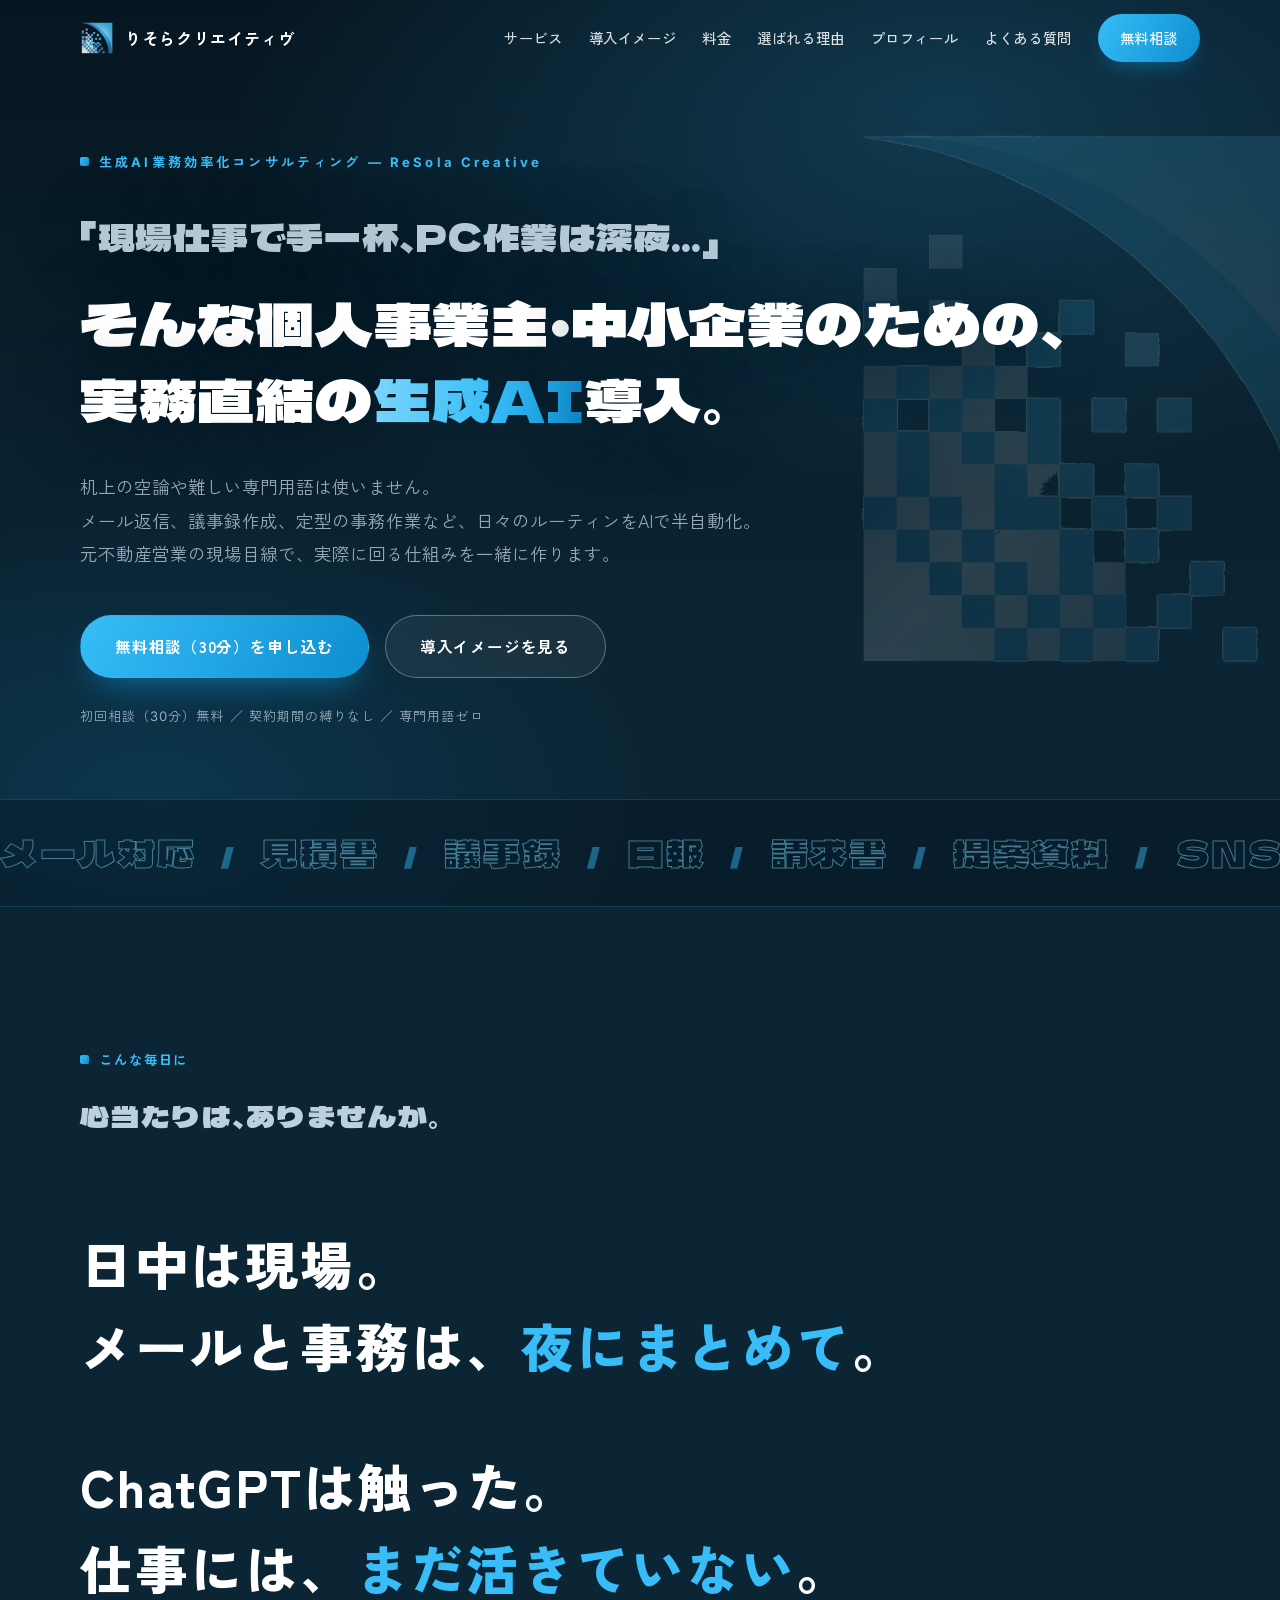
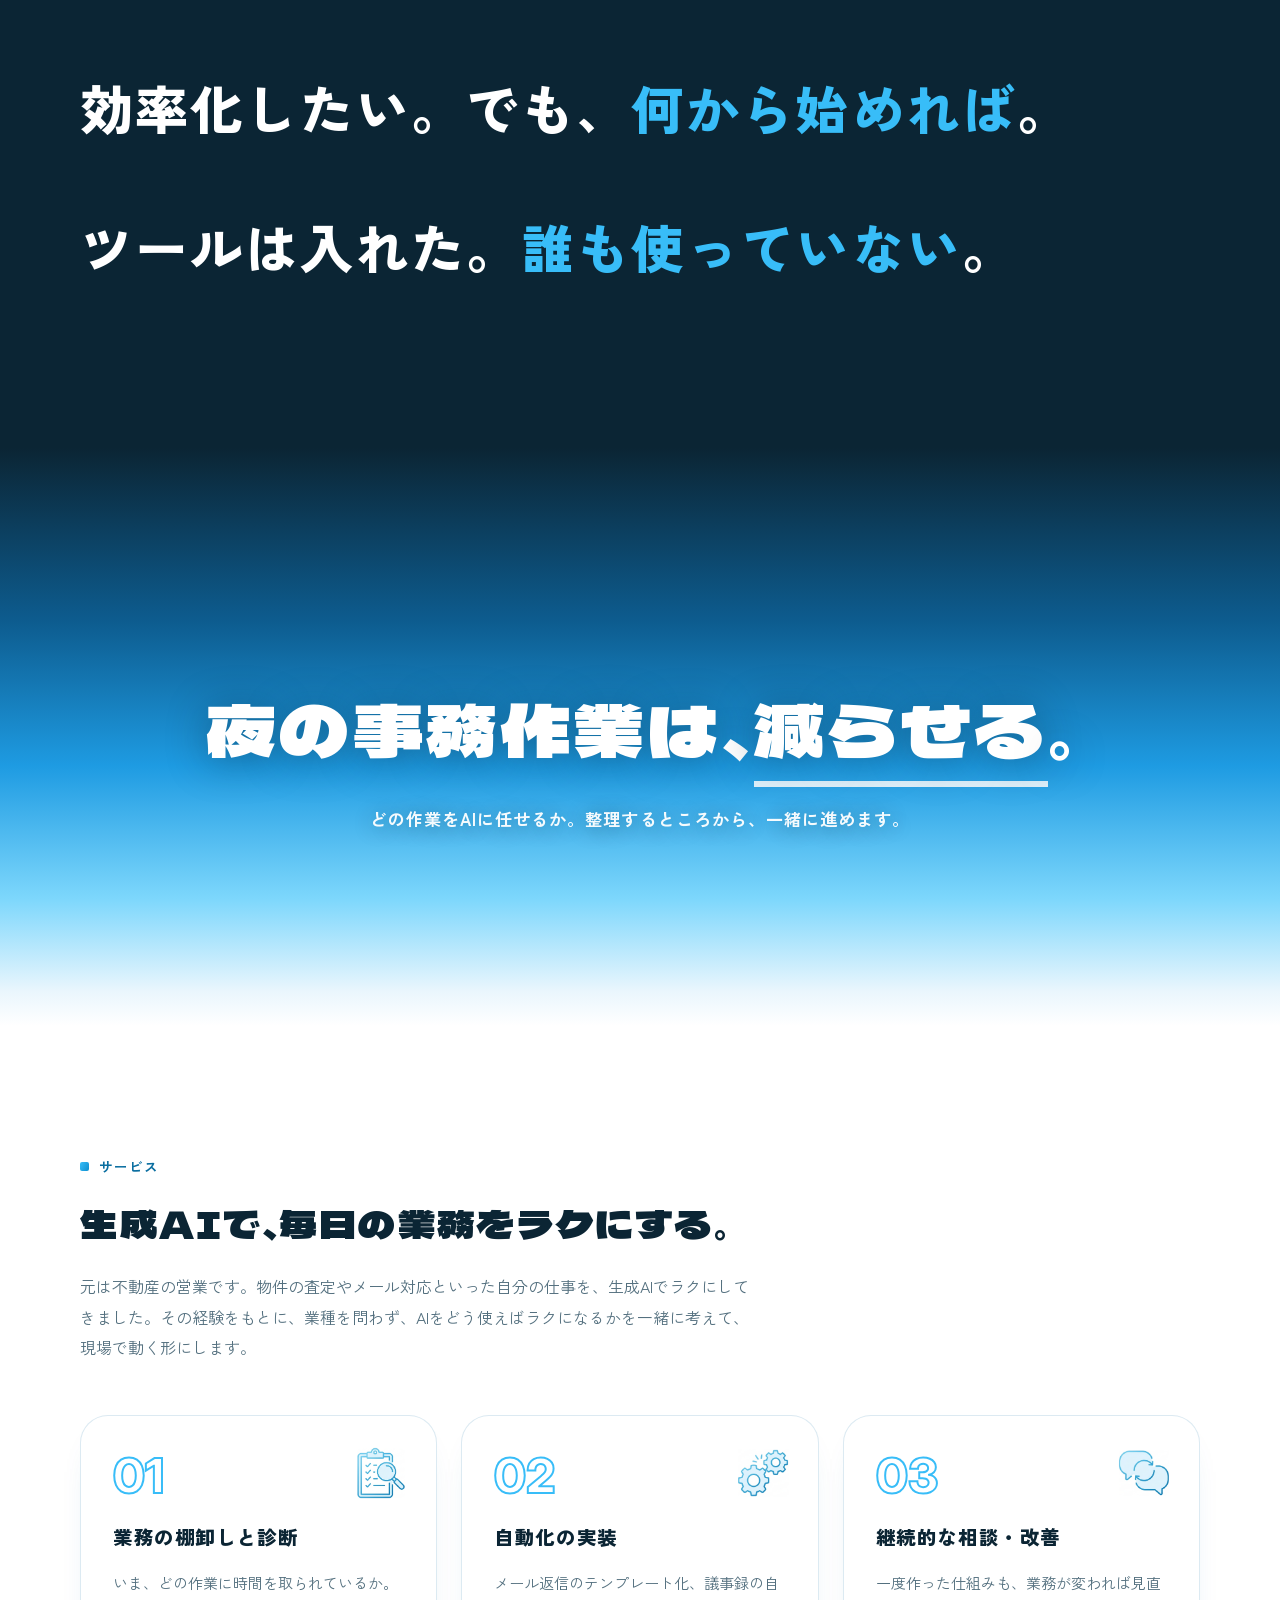
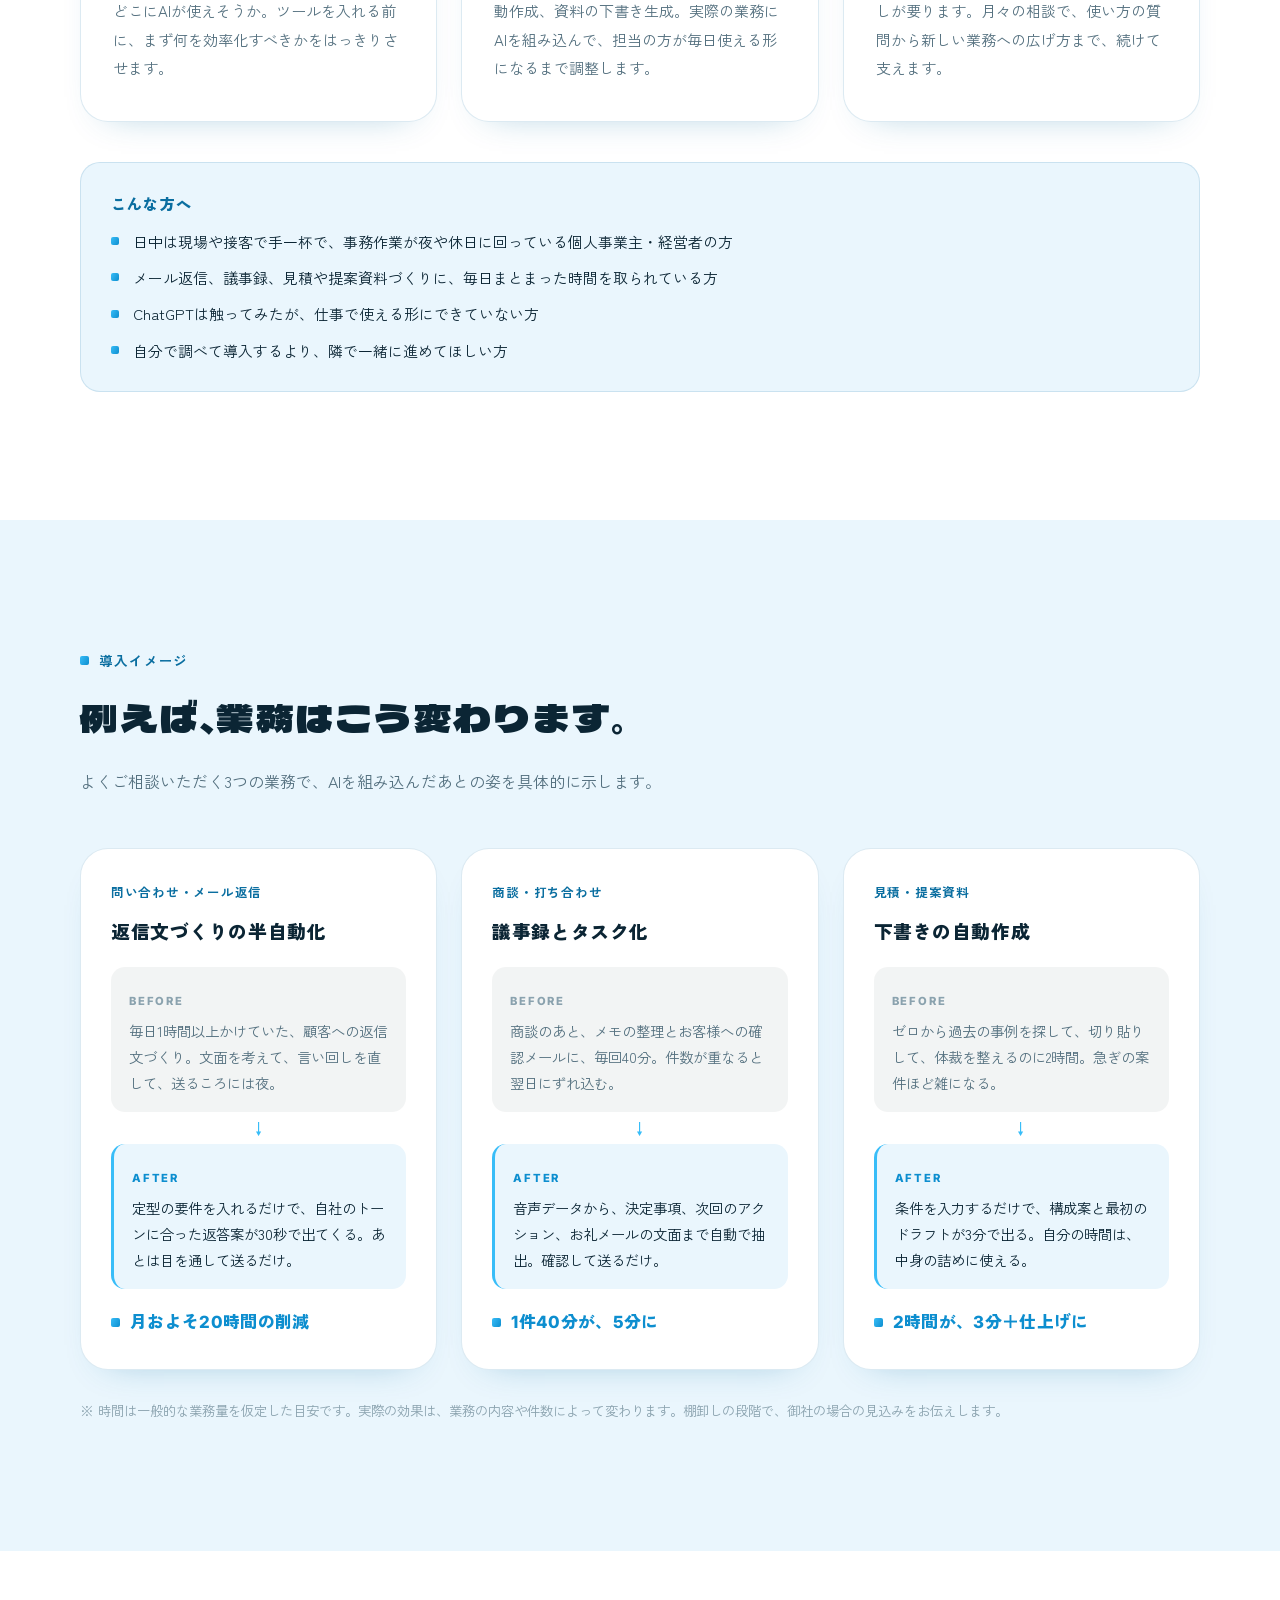
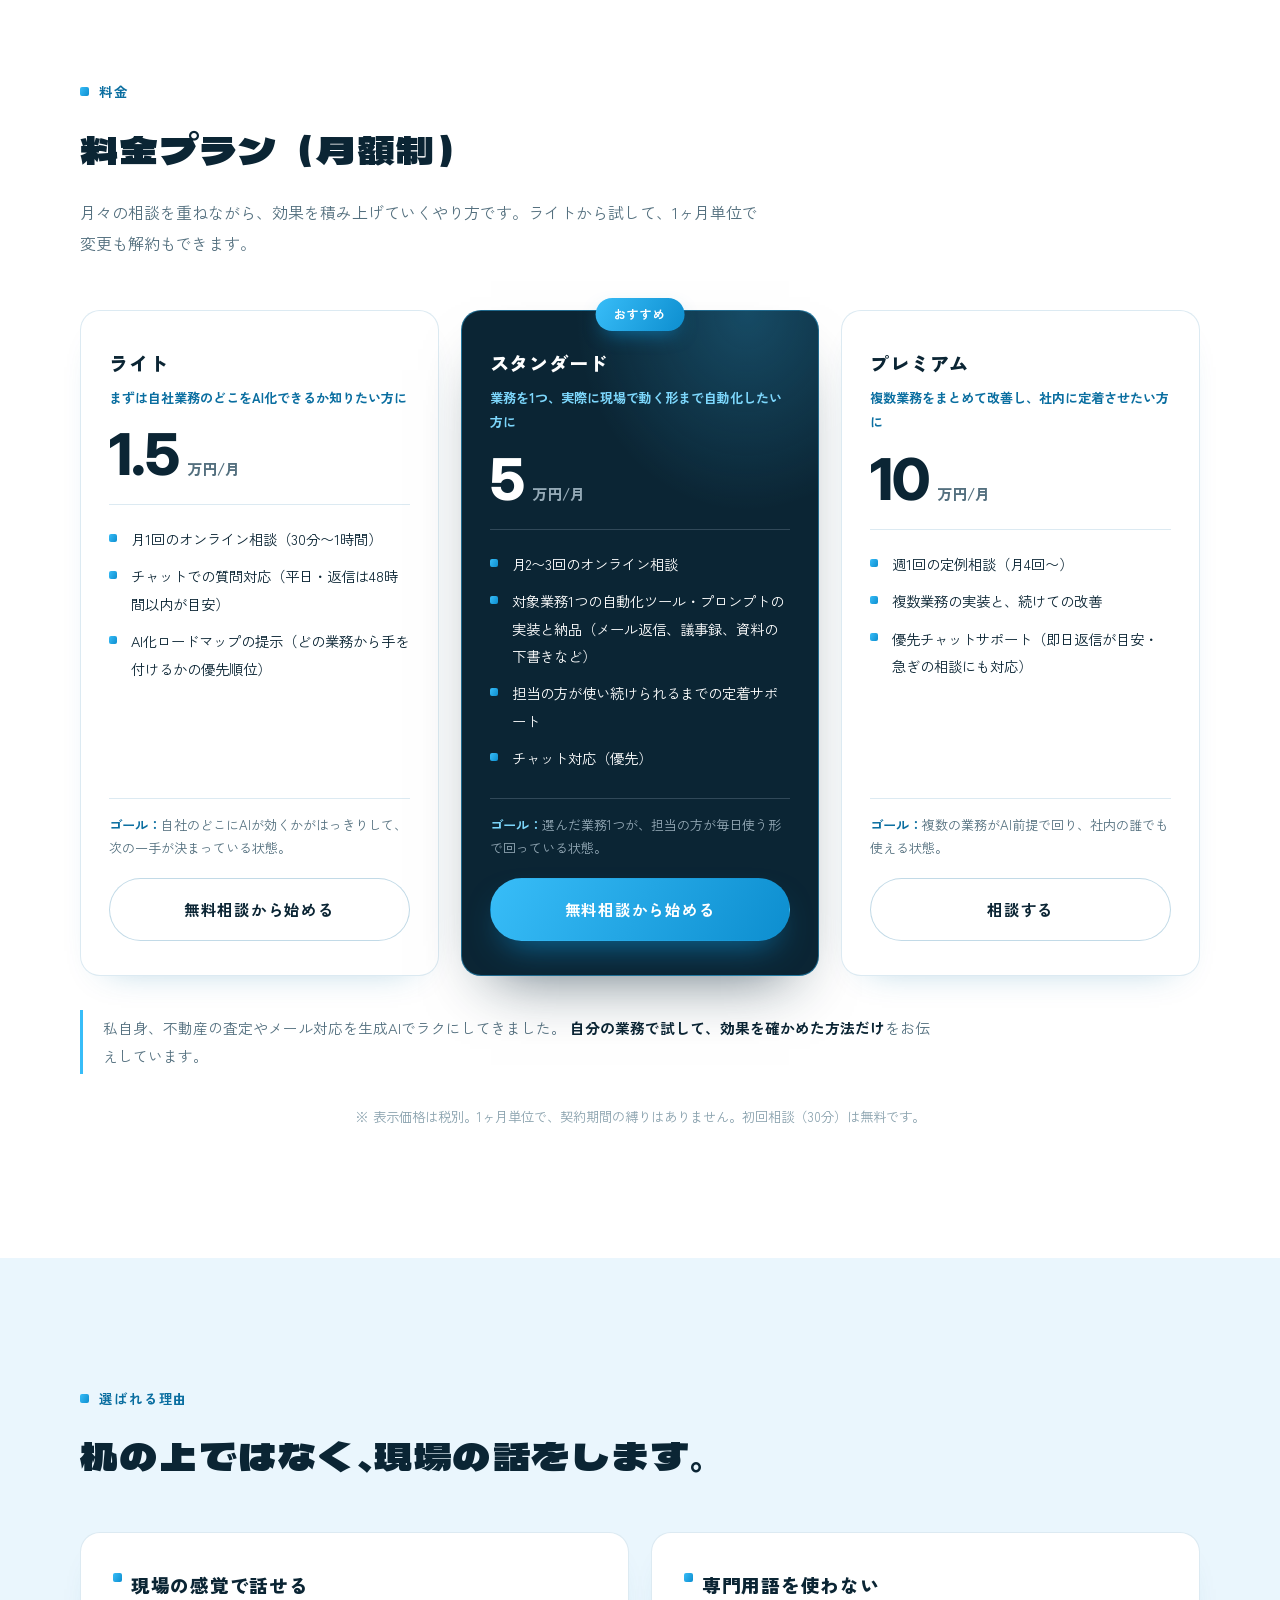
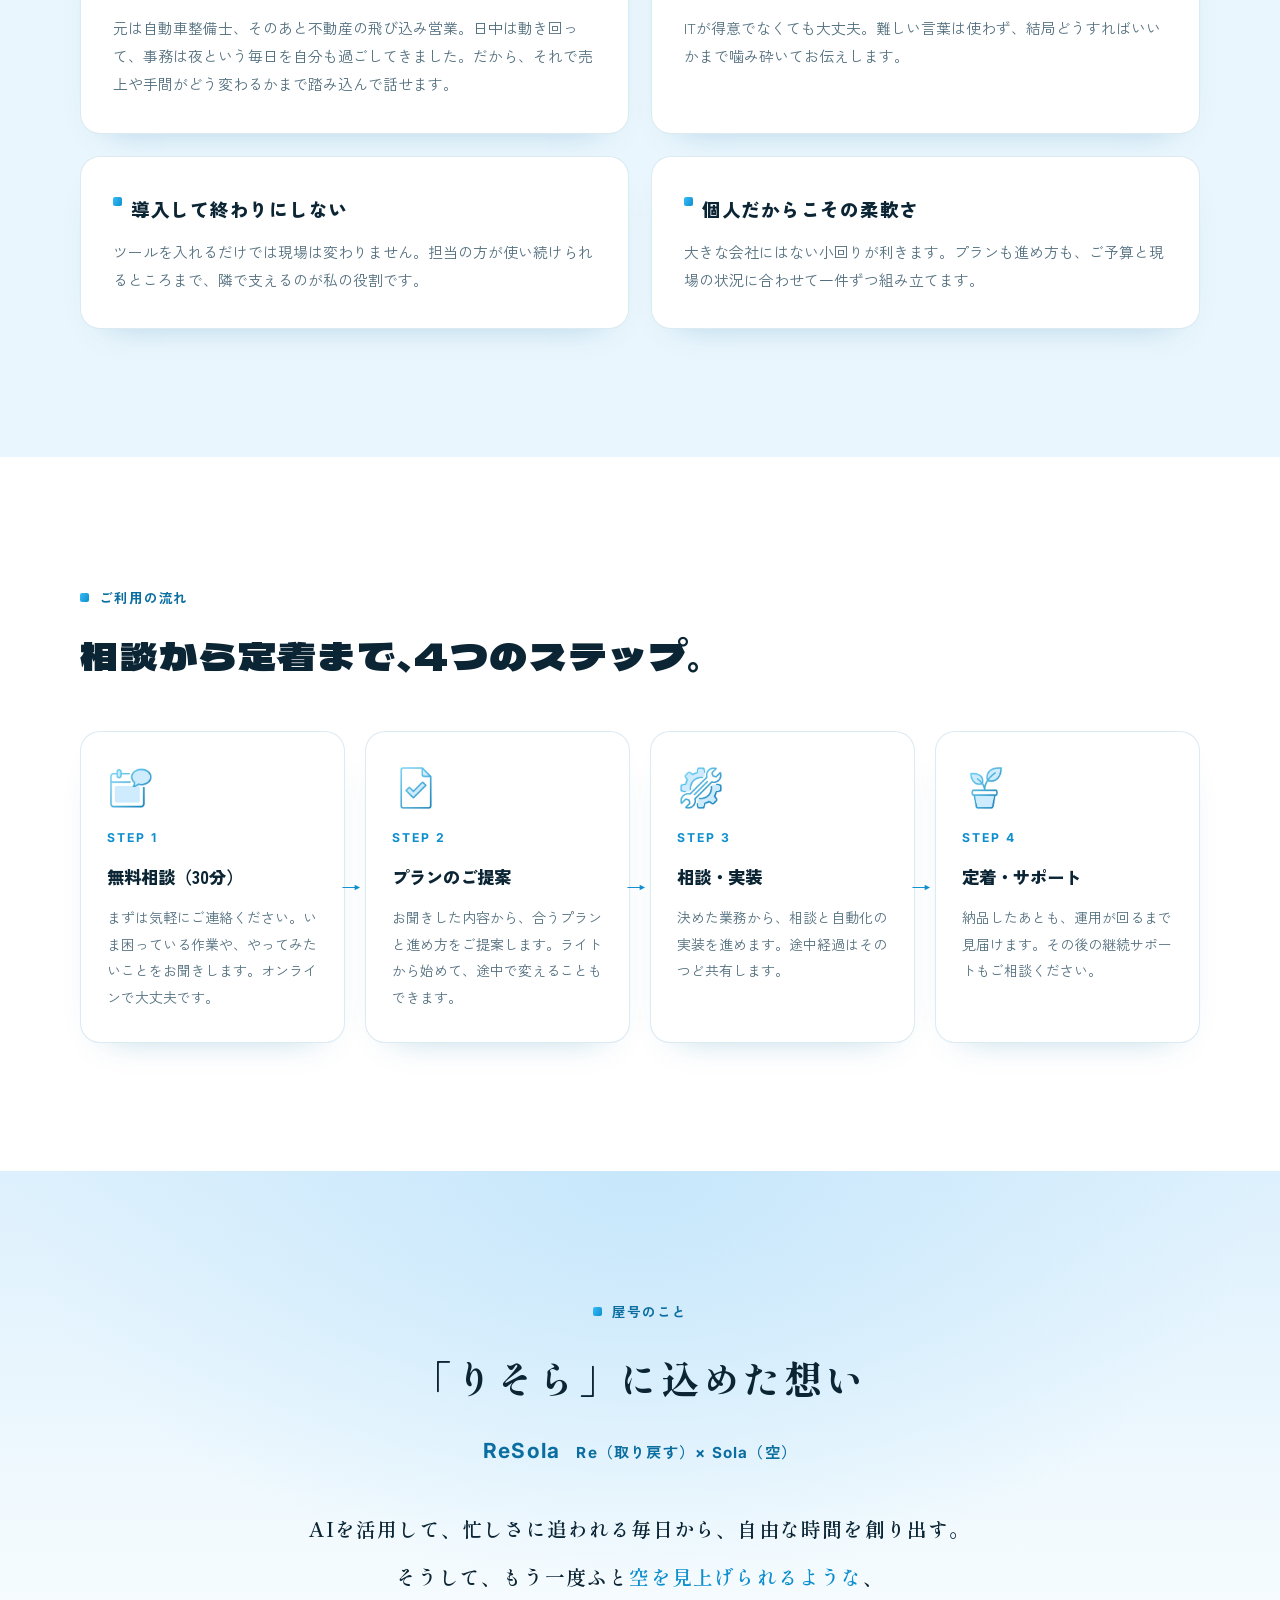
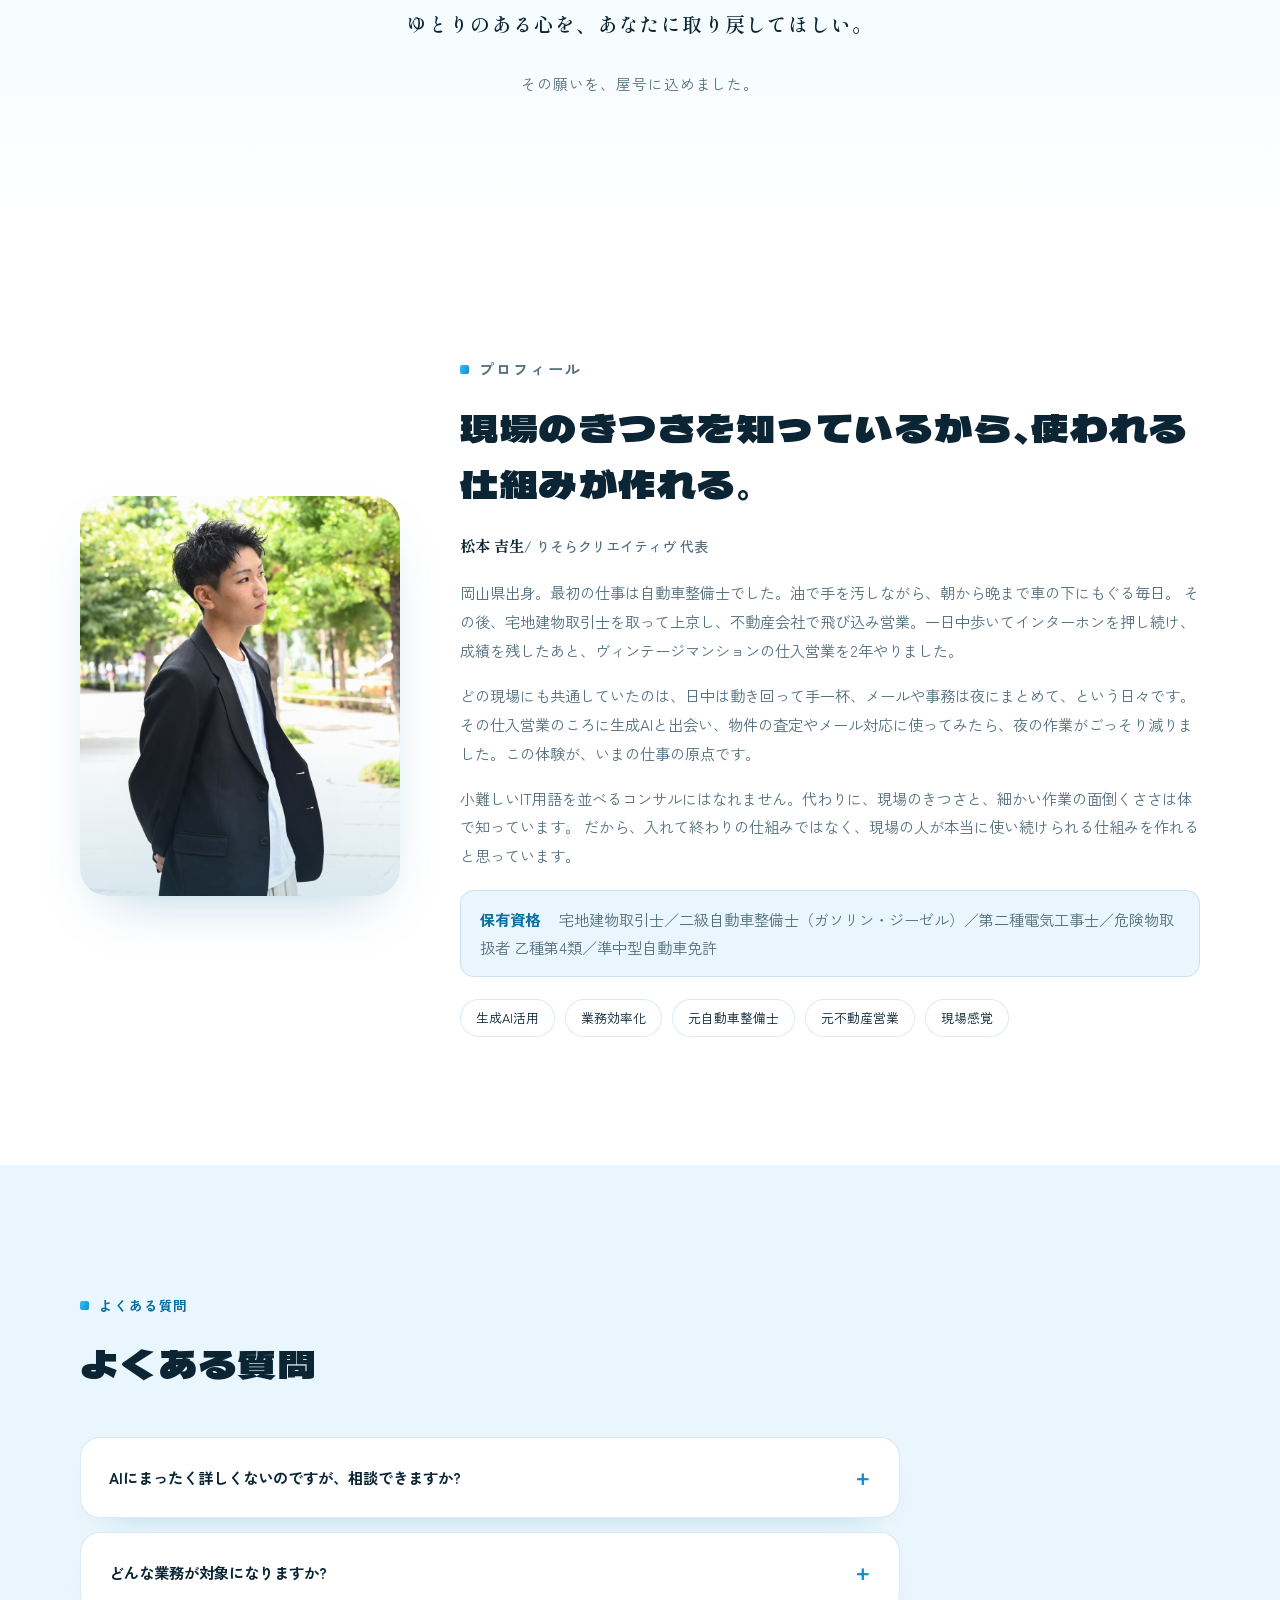
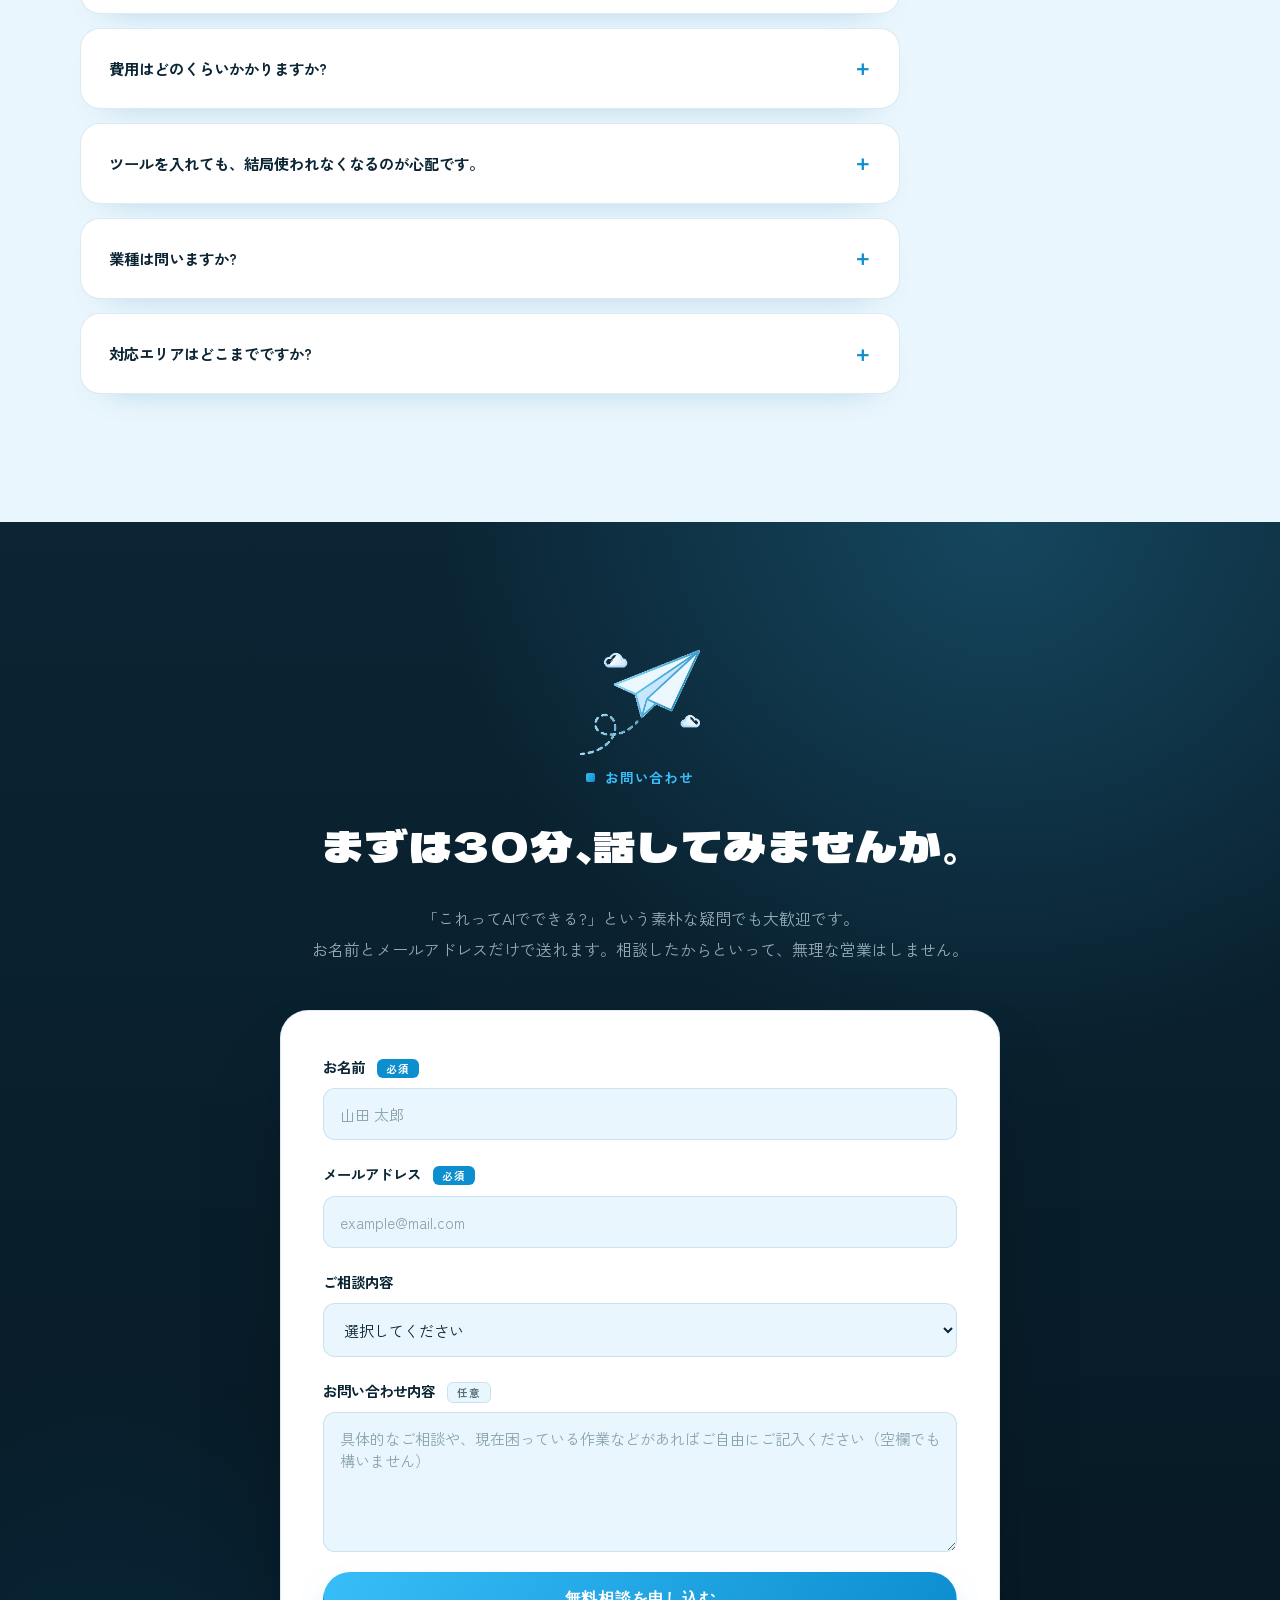
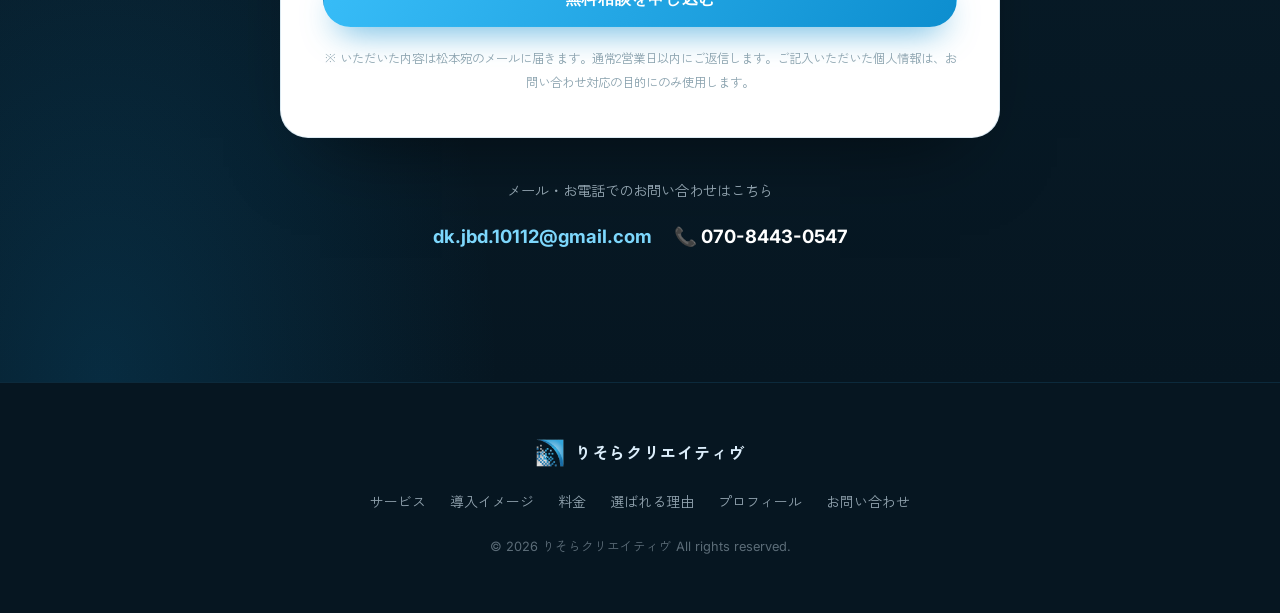
==== commit cdb8adbc: "問い合わせ獲得特化へリファクタ: 不動産・HP制作の記述削除、Before/After事例追加、フォーム簡略化 - ヒーローを「現場仕事で手一杯、PC作業は深夜…」→実務直結の生成AI導入 の2段見出" ====
--- a/index.html
+++ b/index.html
@@ -4,17 +4,17 @@
   <meta charset="UTF-8" />
   <meta name="viewport" content="width=device-width, initial-scale=1.0" />
   <title>ReSola Creative（りそらクリエイティヴ）｜ 生成AI業務効率化コンサルティング</title>
-  <meta name="description" content="個人事業主・中小企業向けの月額制・生成AI業務効率化コンサルティング。業務の棚卸しから自動化の実装、定着まで、元不動産営業の現場目線で一緒に進めます。初回相談無料。" />
+  <meta name="description" content="現場仕事で手一杯な個人事業主・中小企業向けの、月額制・生成AI業務効率化コンサルティング。メール返信、議事録、資料作成などの毎日のルーティンをAIで半自動化。元不動産営業の現場目線で、実際に回る仕組みを一緒に作ります。初回相談30分無料。" />
   <!-- OGP / Twitter -->
   <meta property="og:type" content="website" />
   <meta property="og:url" content="https://yocchandayyo.github.io/resola/" />
-  <meta property="og:title" content="ReSola Creative（りそらクリエイティヴ）｜生成AIで、もう一度空を見上げる余裕を" />
-  <meta property="og:description" content="個人事業主・中小企業向けの月額制・生成AI業務効率化コンサルティング。業務の棚卸しから自動化の実装、定着まで一緒に進めます。初回相談無料。" />
+  <meta property="og:title" content="ReSola Creative｜現場仕事で手一杯な経営者のための、実務直結の生成AI導入" />
+  <meta property="og:description" content="メール返信、議事録、資料作成などの毎日のルーティンをAIで半自動化。月額制の生成AI業務効率化コンサルティング。元不動産営業の現場目線で、実際に回る仕組みを一緒に作ります。初回相談30分無料。" />
   <meta property="og:image" content="https://yocchandayyo.github.io/resola/assets/og-image.png" />
   <meta property="og:site_name" content="ReSola Creative" />
   <meta name="twitter:card" content="summary_large_image" />
-  <meta name="twitter:title" content="ReSola Creative（りそらクリエイティヴ）｜生成AI業務効率化コンサルティング" />
-  <meta name="twitter:description" content="月額制の生成AI業務効率化コンサルティング。業務の棚卸しから自動化の実装、定着まで一緒に。初回相談無料。" />
+  <meta name="twitter:title" content="ReSola Creative｜現場仕事で手一杯な経営者のための、実務直結の生成AI導入" />
+  <meta name="twitter:description" content="メール返信、議事録、資料作成をAIで半自動化。月額制の生成AI業務効率化コンサルティング。初回相談30分無料。" />
   <meta name="twitter:image" content="https://yocchandayyo.github.io/resola/assets/og-image.png" />
   <link rel="preconnect" href="https://fonts.googleapis.com" />
   <link rel="preconnect" href="https://fonts.gstatic.com" crossorigin />
@@ -22,7 +22,7 @@
   <link rel="icon" type="image/png" href="assets/favicon.png" />
   <link rel="icon" type="image/png" sizes="32x32" href="assets/favicon-32.png" />
   <link rel="apple-touch-icon" href="assets/favicon.png" />
-  <link rel="stylesheet" href="styles.css?v=20260707c" />
+  <link rel="stylesheet" href="styles.css?v=20260910" />
 </head>
 <body>
 
@@ -35,9 +35,9 @@
       </a>
       <nav class="nav" id="nav">
         <a href="#services">サービス</a>
+        <a href="#cases">導入イメージ</a>
         <a href="#pricing">料金</a>
         <a href="#reasons">選ばれる理由</a>
-        <a href="#flow">ご利用の流れ</a>
         <a href="#profile">プロフィール</a>
         <a href="#faq">よくある質問</a>
         <a href="#contact" class="nav__cta">無料相談</a>
@@ -66,28 +66,27 @@
     <div class="container hero__inner">
       <p class="hero__eyebrow" data-reveal><span class="sq" aria-hidden="true"></span>生成AI業務効率化コンサルティング — ReSola Creative</p>
       <h1 class="hero__title">
-        もう一度、<br />
-        <em>空</em>を見上げる<br />
-        余裕を。
+        <span class="hero__title-quote">「現場仕事で手一杯、<br class="sp-br" />PC作業は深夜…」</span>
+        <span class="hero__title-main"><span class="nw">そんな個人事業主・</span><span class="nw">中小企業のための、</span><br /><span class="nw">実務直結の</span><span class="nw"><em>生成AI</em>導入。</span></span>
       </h1>
       <p class="hero__lead" data-reveal>
-        毎日のメール対応、資料づくり、事務作業。<br class="pc-br" />
-        どこをAIに任せられるかを一緒に見つけて、仕組みにして、回るまで支えます。<br class="pc-br" />
-        月額制の、生成AI業務効率化コンサルティングです。
+        机上の空論や難しい専門用語は使いません。<br class="pc-br" />
+        メール返信、議事録作成、定型の事務作業など、日々のルーティンをAIで半自動化。<br class="pc-br" />
+        元不動産営業の現場目線で、実際に回る仕組みを一緒に作ります。
       </p>
       <div class="hero__actions" data-reveal>
-        <a href="#contact" class="btn btn--primary">無料で相談する</a>
-        <a href="#services" class="btn btn--ghost">サービスを見る</a>
-      </div>
-      <p class="hero__note" data-reveal>初回相談は無料 ／ 契約の縛りなし ／ 専門用語は使いません</p>
+        <a href="#contact" class="btn btn--primary">無料相談（30分）を申し込む</a>
+        <a href="#cases" class="btn btn--ghost">導入イメージを見る</a>
+      </div>
+      <p class="hero__note" data-reveal>初回相談（30分）無料 ／ 契約期間の縛りなし ／ 専門用語ゼロ</p>
     </div>
     <div class="marquee" aria-hidden="true">
       <div class="marquee__track">
         <div class="marquee__group">
-          <span>メール対応</span><span>見積書</span><span>議事録</span><span>日報</span><span>請求書</span><span>SNS投稿</span><span>資料づくり</span><span>データ入力</span><span>スケジュール調整</span><span>問い合わせ返信</span>
+          <span>メール対応</span><span>見積書</span><span>議事録</span><span>日報</span><span>請求書</span><span>提案資料</span><span>SNS投稿</span><span>データ入力</span><span>スケジュール調整</span><span>問い合わせ返信</span>
         </div>
         <div class="marquee__group">
-          <span>メール対応</span><span>見積書</span><span>議事録</span><span>日報</span><span>請求書</span><span>SNS投稿</span><span>資料づくり</span><span>データ入力</span><span>スケジュール調整</span><span>問い合わせ返信</span>
+          <span>メール対応</span><span>見積書</span><span>議事録</span><span>日報</span><span>請求書</span><span>提案資料</span><span>SNS投稿</span><span>データ入力</span><span>スケジュール調整</span><span>問い合わせ返信</span>
         </div>
       </div>
     </div>
@@ -99,7 +98,7 @@
       <p class="label label--dark" data-reveal><span class="sq" aria-hidden="true"></span>こんな毎日に</p>
       <h2 class="problem__heading" data-reveal>心当たりは、ありませんか。</h2>
       <div class="problem__lines">
-        <p class="pain" data-reveal><span class="nw">メールと事務作業で、</span><span class="nw"><em>一日が終わる</em>。</span></p>
+        <p class="pain" data-reveal><span class="nw">日中は現場。</span><span class="nw">メールと事務は、<em>夜にまとめて</em>。</span></p>
         <p class="pain" data-reveal><span class="nw">ChatGPTは触った。</span><span class="nw">仕事には、<em>まだ活きていない</em>。</span></p>
         <p class="pain" data-reveal><span class="nw">効率化したい。</span><span class="nw">でも、<em>何から始めれば</em>。</span></p>
         <p class="pain" data-reveal><span class="nw">ツールは入れた。</span><span class="nw"><em>誰も使っていない</em>。</span></p>
@@ -116,7 +115,7 @@
       <span class="px" style="--x:84%; --y:78%; --s:12px; --t:19s; --d:5s;"></span>
     </div>
     <div class="container dawn__inner">
-      <p class="dawn__line" data-reveal>余裕は、<em>取り戻せる</em>。</p>
+      <p class="dawn__line" data-reveal>夜の事務作業は、<em>減らせる</em>。</p>
       <p class="dawn__sub" data-reveal>どの作業をAIに任せるか。整理するところから、一緒に進めます。</p>
     </div>
   </section>
@@ -126,7 +125,7 @@
     <div class="container">
       <p class="label" data-reveal><span class="sq" aria-hidden="true"></span>サービス</p>
       <h2 class="section__title" data-reveal>生成AIで、毎日の業務をラクにする。</h2>
-      <p class="section__lead" data-reveal>元は不動産の営業です。物件の査定やメール対応といった自分の仕事を、生成AIでラクにしてきました。その経験をもとに、業種を問わず、AIをどう使えばラクになるかを一緒に考えて、実際に形にします。</p>
+      <p class="section__lead" data-reveal>元は不動産の営業です。物件の査定やメール対応といった自分の仕事を、生成AIでラクにしてきました。その経験をもとに、業種を問わず、AIをどう使えばラクになるかを一緒に考えて、現場で動く形にします。</p>
 
       <div class="services__grid">
         <article class="pillar" data-reveal>
@@ -139,7 +138,7 @@
           <div class="pillar__no">02</div>
           <div class="pillar__icon"><img src="assets/icon_integration.png" alt="" /></div>
           <h3>自動化の実装</h3>
-          <p>メール返信のテンプレート化、議事録の自動作成、SNS投稿の自動化。実際の業務にAIを組み込んで、現場で使える形になるまで調整します。</p>
+          <p>メール返信のテンプレート化、議事録の自動作成、資料の下書き生成。実際の業務にAIを組み込んで、担当の方が毎日使える形になるまで調整します。</p>
         </article>
         <article class="pillar" data-reveal>
           <div class="pillar__no">03</div>
@@ -152,15 +151,70 @@
       <div class="services__for" data-reveal>
         <p class="services__for-title">こんな方へ</p>
         <ul>
-          <li>メール対応や事務作業に時間を取られている個人事業主・中小企業の方</li>
-          <li>生成AIに興味はあるが、何から始めればいいか分からない方</li>
-          <li>自分で調べて導入するより、一緒に進めてほしい方</li>
+          <li>日中は現場や接客で手一杯で、事務作業が夜や休日に回っている個人事業主・経営者の方</li>
+          <li>メール返信、議事録、見積や提案資料づくりに、毎日まとまった時間を取られている方</li>
+          <li>ChatGPTは触ってみたが、仕事で使える形にできていない方</li>
+          <li>自分で調べて導入するより、隣で一緒に進めてほしい方</li>
         </ul>
       </div>
-
-      <div class="services__more" data-reveal>
-        <p><strong>単発のご依頼も承ります</strong>　生成AIでのHP制作／不動産のご相談（ワンルームマンション投資など、メリットもリスクも本音でお伝えします）。内容に応じてお見積りします。</p>
-      </div>
+    </div>
+  </section>
+
+  <!-- ===== Cases（導入イメージ Before/After） ===== -->
+  <section class="section cases" id="cases">
+    <div class="container">
+      <p class="label" data-reveal><span class="sq" aria-hidden="true"></span>導入イメージ</p>
+      <h2 class="section__title" data-reveal>例えば、業務はこう変わります。</h2>
+      <p class="section__lead" data-reveal>よくご相談いただく3つの業務で、AIを組み込んだあとの姿を具体的に示します。</p>
+
+      <div class="cases__grid">
+        <article class="case" data-reveal>
+          <p class="case__kind">問い合わせ・メール返信</p>
+          <h3>返信文づくりの半自動化</h3>
+          <div class="case__row case__row--before">
+            <span class="case__tag">Before</span>
+            <p>毎日1時間以上かけていた、顧客への返信文づくり。文面を考えて、言い回しを直して、送るころには夜。</p>
+          </div>
+          <div class="case__arrow" aria-hidden="true">↓</div>
+          <div class="case__row case__row--after">
+            <span class="case__tag">After</span>
+            <p>定型の要件を入れるだけで、自社のトーンに合った返答案が30秒で出てくる。あとは目を通して送るだけ。</p>
+          </div>
+          <p class="case__gain">月およそ20時間の削減</p>
+        </article>
+
+        <article class="case" data-reveal>
+          <p class="case__kind">商談・打ち合わせ</p>
+          <h3>議事録とタスク化</h3>
+          <div class="case__row case__row--before">
+            <span class="case__tag">Before</span>
+            <p>商談のあと、メモの整理とお客様への確認メールに、毎回40分。件数が重なると翌日にずれ込む。</p>
+          </div>
+          <div class="case__arrow" aria-hidden="true">↓</div>
+          <div class="case__row case__row--after">
+            <span class="case__tag">After</span>
+            <p>音声データから、決定事項、次回のアクション、お礼メールの文面まで自動で抽出。確認して送るだけ。</p>
+          </div>
+          <p class="case__gain">1件40分が、5分に</p>
+        </article>
+
+        <article class="case" data-reveal>
+          <p class="case__kind">見積・提案資料</p>
+          <h3>下書きの自動作成</h3>
+          <div class="case__row case__row--before">
+            <span class="case__tag">Before</span>
+            <p>ゼロから過去の事例を探して、切り貼りして、体裁を整えるのに2時間。急ぎの案件ほど雑になる。</p>
+          </div>
+          <div class="case__arrow" aria-hidden="true">↓</div>
+          <div class="case__row case__row--after">
+            <span class="case__tag">After</span>
+            <p>条件を入力するだけで、構成案と最初のドラフトが3分で出る。自分の時間は、中身の詰めに使える。</p>
+          </div>
+          <p class="case__gain">2時間が、3分＋仕上げに</p>
+        </article>
+      </div>
+
+      <p class="cases__note" data-reveal>※ 時間は一般的な業務量を仮定した目安です。実際の効果は、業務の内容や件数によって変わります。棚卸しの段階で、御社の場合の見込みをお伝えします。</p>
     </div>
   </section>
 
@@ -174,40 +228,42 @@
       <div class="pricing__grid">
         <article class="plan-card" data-reveal>
           <h3 class="plan-card__name">ライト</h3>
-          <p class="plan-card__tagline">おためし・まずは相談したい方に</p>
+          <p class="plan-card__tagline">まずは自社業務のどこをAI化できるか知りたい方に</p>
           <p class="plan-card__price"><span class="plan-card__price-num">1.5</span><span class="plan-card__price-unit">万円/月</span></p>
           <ul class="plan-card__list">
             <li>月1回のオンライン相談（30分〜1時間）</li>
             <li>チャットでの質問対応（平日・返信は48時間以内が目安）</li>
+            <li>AI化ロードマップの提示（どの業務から手を付けるかの優先順位）</li>
           </ul>
-          <p class="plan-card__for">こんな方に：AIに興味はあるが、まだ何から始めればいいか分からない。まずは話を聞いてみたい方。</p>
+          <p class="plan-card__for"><strong>ゴール：</strong>自社のどこにAIが効くかがはっきりして、次の一手が決まっている状態。</p>
           <a href="#contact" class="btn btn--ghost btn--block">無料相談から始める</a>
         </article>
 
         <article class="plan-card plan-card--feature" data-reveal>
           <span class="plan-card__badge">おすすめ</span>
           <h3 class="plan-card__name">スタンダード</h3>
-          <p class="plan-card__tagline">業務を一つ、実際に自動化したい方に</p>
+          <p class="plan-card__tagline">業務を1つ、実際に現場で動く形まで自動化したい方に</p>
           <p class="plan-card__price"><span class="plan-card__price-num">5</span><span class="plan-card__price-unit">万円/月</span></p>
           <ul class="plan-card__list">
             <li>月2〜3回のオンライン相談</li>
-            <li>業務を一つ選んで、自動化の実装まで（メール返信のテンプレート化や議事録の自動作成、SNS投稿の自動化など）</li>
+            <li>対象業務1つの自動化ツール・プロンプトの実装と納品（メール返信、議事録、資料の下書きなど）</li>
+            <li>担当の方が使い続けられるまでの定着サポート</li>
             <li>チャット対応（優先）</li>
           </ul>
-          <p class="plan-card__for">こんな方に：「この作業をラクにしたい」が具体的にある方。実装まで一緒に進めたい方。</p>
+          <p class="plan-card__for"><strong>ゴール：</strong>選んだ業務1つが、担当の方が毎日使う形で回っている状態。</p>
           <a href="#contact" class="btn btn--primary btn--block">無料相談から始める</a>
         </article>
 
         <article class="plan-card" data-reveal>
           <h3 class="plan-card__name">プレミアム</h3>
-          <p class="plan-card__tagline">複数の業務を続けて改善したい方に</p>
+          <p class="plan-card__tagline">複数業務をまとめて改善し、社内に定着させたい方に</p>
           <p class="plan-card__price"><span class="plan-card__price-num">10</span><span class="plan-card__price-unit">万円/月</span></p>
           <ul class="plan-card__list">
-            <li>週1回ペースの定例相談（月4回〜）</li>
-            <li>複数業務の改善提案と実装を、続けて実施</li>
-            <li>チャットは即日返信が目安・急ぎの相談にも対応</li>
+            <li>週1回の定例相談（月4回〜）</li>
+            <li>複数業務の実装と、続けての改善</li>
+            <li>優先チャットサポート（即日返信が目安・急ぎの相談にも対応）</li>
           </ul>
-          <p class="plan-card__for">こんな方に：AI活用を本格的に進めたい方。続けて隣で支えてほしい方。</p>
+          <p class="plan-card__for"><strong>ゴール：</strong>複数の業務がAI前提で回り、社内の誰でも使える状態。</p>
           <a href="#contact" class="btn btn--ghost btn--block">相談する</a>
         </article>
       </div>
@@ -217,7 +273,7 @@
         <strong>自分の業務で試して、効果を確かめた方法だけ</strong>をお伝えしています。
       </p>
 
-      <p class="pricing__note" data-reveal>※ 表示価格は税別。1ヶ月単位で、契約期間の縛りはありません。HP制作などの単発のご依頼は、内容に応じてお見積りします（初回相談は無料）。</p>
+      <p class="pricing__note" data-reveal>※ 表示価格は税別。1ヶ月単位で、契約期間の縛りはありません。初回相談（30分）は無料です。</p>
     </div>
   </section>
 
@@ -229,7 +285,7 @@
       <div class="reasons__grid">
         <div class="reason" data-reveal>
           <h3>現場の感覚で話せる</h3>
-          <p>元は不動産の営業マン。だから、それで売上や手間がどう変わるかまで踏み込んで話せます。</p>
+          <p>元は自動車整備士、そのあと不動産の飛び込み営業。日中は動き回って、事務は夜という毎日を自分も過ごしてきました。だから、それで売上や手間がどう変わるかまで踏み込んで話せます。</p>
         </div>
         <div class="reason" data-reveal>
           <h3>専門用語を使わない</h3>
@@ -237,11 +293,11 @@
         </div>
         <div class="reason" data-reveal>
           <h3>導入して終わりにしない</h3>
-          <p>ツールを入れるだけでは現場は変わりません。定着して使い続けられるところまで、隣で支えるのが私の役割です。</p>
+          <p>ツールを入れるだけでは現場は変わりません。担当の方が使い続けられるところまで、隣で支えるのが私の役割です。</p>
         </div>
         <div class="reason" data-reveal>
           <h3>個人だからこその柔軟さ</h3>
-          <p>大きな会社にはない小回りが利きます。プランも料金も、ご予算に合わせて一件ずつ組み立てます。</p>
+          <p>大きな会社にはない小回りが利きます。プランも進め方も、ご予算と現場の状況に合わせて一件ずつ組み立てます。</p>
         </div>
       </div>
     </div>
@@ -256,8 +312,8 @@
         <li class="flow__step" data-reveal>
           <img class="flow__step-icon" src="assets/flow_consult.png" alt="" />
           <div class="flow__step-no">STEP 1</div>
-          <h3>無料相談</h3>
-          <p>まずは気軽にご連絡ください。お悩みや、やってみたいことをお聞きします。オンラインでも大丈夫です。</p>
+          <h3>無料相談（30分）</h3>
+          <p>まずは気軽にご連絡ください。いま困っている作業や、やってみたいことをお聞きします。オンラインで大丈夫です。</p>
         </li>
         <li class="flow__step" data-reveal>
           <img class="flow__step-icon" src="assets/flow_plan.png" alt="" />
@@ -310,25 +366,27 @@
       </div>
       <div class="profile__body">
         <p class="label" data-reveal><span class="sq" aria-hidden="true"></span>プロフィール</p>
-        <h2 class="section__title" data-reveal>プロフィール</h2>
+        <h2 class="section__title" data-reveal>現場のきつさを知っているから、使われる仕組みが作れる。</h2>
         <p class="profile__name" data-reveal>松本 吉生<span>/ りそらクリエイティヴ 代表</span></p>
         <p data-reveal>
-          岡山県出身。自動車整備士として働きはじめ、その後は不動産の世界へ。
-          宅地建物取引士を取得して上京し、飛び込み営業で成績を残したあと、ヴィンテージマンションの仕入営業を経験しました。
-          畑違いの現場を渡り歩いてきたぶん、机の上の理屈より、現場で効くことを肌で知っています。
+          岡山県出身。最初の仕事は自動車整備士でした。油で手を汚しながら、朝から晩まで車の下にもぐる毎日。
+          その後、宅地建物取引士を取って上京し、不動産会社で飛び込み営業。一日中歩いてインターホンを押し続け、成績を残したあと、ヴィンテージマンションの仕入営業を2年やりました。
         </p>
         <p data-reveal>
-          その仕入営業の日々で出会ったのが生成AIでした。物件の査定やメール対応に使ってみると、仕事のやり方が根っこから変わる。そう確信して、独立しました。
-          専門知識がなくても、AIで仕事はもっとラクに、面白くできる。
-          それを伝えたくて、中小企業や個人事業主の方のAI活用を、はじめから定着まで一緒に進めています。
+          どの現場にも共通していたのは、日中は動き回って手一杯、メールや事務は夜にまとめて、という日々です。
+          その仕入営業のころに生成AIと出会い、物件の査定やメール対応に使ってみたら、夜の作業がごっそり減りました。この体験が、いまの仕事の原点です。
+        </p>
+        <p data-reveal>
+          小難しいIT用語を並べるコンサルにはなれません。代わりに、現場のきつさと、細かい作業の面倒くささは体で知っています。
+          だから、入れて終わりの仕組みではなく、現場の人が本当に使い続けられる仕組みを作れると思っています。
         </p>
         <p class="profile__creds" data-reveal><strong>保有資格</strong>　宅地建物取引士／二級自動車整備士（ガソリン・ジーゼル）／第二種電気工事士／危険物取扱者 乙種第4類／準中型自動車免許</p>
         <ul class="profile__tags" data-reveal>
           <li>生成AI活用</li>
-          <li>HP制作</li>
           <li>業務効率化</li>
-          <li>不動産 / 宅建士</li>
-          <li>営業 / 現場感覚</li>
+          <li>元自動車整備士</li>
+          <li>元不動産営業</li>
+          <li>現場感覚</li>
         </ul>
       </div>
     </div>
@@ -345,20 +403,24 @@
           <p>もちろんです。むしろ、これから始めたい方こそ歓迎です。専門用語を使わず、今のお仕事に合わせてご説明します。</p>
         </details>
         <details class="faq__item" data-reveal>
+          <summary>どんな業務が対象になりますか?</summary>
+          <p>メールや問い合わせへの返信、議事録とタスクの整理、見積や提案資料の下書き、日報や請求書などの定型事務が中心です。パソコンで文章を扱う作業なら、たいてい何かしらラクにできます。</p>
+        </details>
+        <details class="faq__item" data-reveal>
           <summary>費用はどのくらいかかりますか?</summary>
-          <p>月額制で、ライト1.5万円、スタンダード5万円、プレミアム10万円の3プランです。1ヶ月単位で変更も解約もできます。HP制作などの単発のご依頼は、内容に応じてお見積りします（初回相談は無料）。</p>
+          <p>月額制で、ライト1.5万円、スタンダード5万円、プレミアム10万円の3プランです。1ヶ月単位で変更も解約もできます。初回相談（30分）は無料です。</p>
+        </details>
+        <details class="faq__item" data-reveal>
+          <summary>ツールを入れても、結局使われなくなるのが心配です。</summary>
+          <p>その心配はもっともで、いちばん多い失敗です。だから作って終わりにせず、担当の方が毎日使える形に落とし込むところまで一緒にやります。合わなければ、1ヶ月で解約できます。</p>
+        </details>
+        <details class="faq__item" data-reveal>
+          <summary>業種は問いますか?</summary>
+          <p>問いません。飲食や士業、サロン、工務店、小売など、パソコン作業に追われている現場ならどこでも。私自身は不動産営業の出身なので、その分野は特に土地勘があります。</p>
         </details>
         <details class="faq__item" data-reveal>
           <summary>対応エリアはどこまでですか?</summary>
           <p>オンライン(Zoom等)を中心に、全国どこでも対応できます。お近くであれば対面でのご相談も可能です。</p>
-        </details>
-        <details class="faq__item" data-reveal>
-          <summary>ホームページ制作だけ、導入支援だけの依頼もできますか?</summary>
-          <p>はい、単発のご依頼も歓迎です。必要なところだけでも、まとめてでも構いません。</p>
-        </details>
-        <details class="faq__item" data-reveal>
-          <summary>不動産以外の業種でも対応できますか?</summary>
-          <p>はい。不動産は得意分野のひとつで、飲食や士業、サロン、小売など、業種を問わずお手伝いできます。</p>
         </details>
       </div>
     </div>
@@ -374,10 +436,10 @@
     <div class="container contact__inner">
       <img class="contact__plane" src="assets/contact_plane.png" alt="" data-reveal />
       <p class="label label--dark label--center" data-reveal><span class="sq" aria-hidden="true"></span>お問い合わせ</p>
-      <h2 class="contact__title" data-reveal>まずは、話してみませんか。</h2>
+      <h2 class="contact__title" data-reveal>まずは30分、話してみませんか。</h2>
       <p class="contact__lead" data-reveal>
         「これってAIでできる?」という素朴な疑問でも大歓迎です。<br />
-        相談したからといって、無理な営業はしません。
+        お名前とメールアドレスだけで送れます。相談したからといって、無理な営業はしません。
       </p>
 
       <form class="contact-form" id="contactForm" action="https://formspree.io/f/xpqgljgd" method="POST" novalidate data-reveal>
@@ -394,17 +456,17 @@
           <label for="category">ご相談内容</label>
           <select id="category" name="category">
             <option value="">選択してください</option>
-            <option>業務効率化コンサルティング（月額プラン）</option>
-            <option>生成AIでのHP制作</option>
-            <option>不動産のご相談（ワンルームマンション投資など）</option>
+            <option>業務効率化の無料相談（まずは話を聞いてみたい）</option>
+            <option>特定の業務を自動化したい（メール・議事録・資料作成など）</option>
+            <option>自社で何がAI化できるか診断してほしい</option>
             <option>その他</option>
           </select>
         </div>
         <div class="field">
-          <label for="message">お問い合わせ内容 <span class="req">必須</span></label>
-          <textarea id="message" name="message" rows="5" placeholder="ご相談したい内容をお気軽にご記入ください。"></textarea>
-        </div>
-        <button type="submit" class="btn btn--primary btn--block">送信する</button>
+          <label for="message">お問い合わせ内容 <span class="opt">任意</span></label>
+          <textarea id="message" name="message" rows="5" placeholder="具体的なご相談や、現在困っている作業などがあればご自由にご記入ください（空欄でも構いません）"></textarea>
+        </div>
+        <button type="submit" class="btn btn--primary btn--block">無料相談を申し込む</button>
         <p class="contact-form__note">※ いただいた内容は松本宛のメールに届きます。通常2営業日以内にご返信します。ご記入いただいた個人情報は、お問い合わせ対応の目的にのみ使用します。</p>
       </form>
 
@@ -425,9 +487,9 @@
       </div>
       <nav class="footer__nav">
         <a href="#services">サービス</a>
+        <a href="#cases">導入イメージ</a>
         <a href="#pricing">料金</a>
         <a href="#reasons">選ばれる理由</a>
-        <a href="#flow">ご利用の流れ</a>
         <a href="#profile">プロフィール</a>
         <a href="#contact">お問い合わせ</a>
       </nav>
--- a/styles.css
+++ b/styles.css
@@ -189,13 +189,25 @@
 .hero__title {
   font-family: var(--f-display);
   font-weight: 400;
-  font-size: clamp(2.5rem, 7.6vw, 5.9rem);
-  line-height: 1.32;
   letter-spacing: 0.03em;
   color: #fff;
   margin-bottom: 34px;
   text-shadow: 0 6px 60px rgba(6, 22, 33, 0.6);
 }
+/* 痛みの引用（小）→ 提案（大）の2段構え */
+.hero__title-quote {
+  display: block;
+  font-size: clamp(1.35rem, 3.1vw, 2.3rem);
+  line-height: 1.5;
+  color: rgba(220, 238, 251, 0.82);
+  margin-bottom: 0.55em;
+}
+.hero__title-main {
+  display: block;
+  font-size: clamp(1.9rem, 4.7vw, 3.6rem);
+  line-height: 1.32;
+}
+.sp-br { display: none; }
 .hero__title em {
   background: var(--grad-text);
   -webkit-background-clip: text;
@@ -207,7 +219,7 @@
 .hero__lead {
   color: var(--on-dark-muted);
   font-size: clamp(0.96rem, 1.8vw, 1.1rem);
-  max-width: 660px;
+  max-width: 720px;
   margin-bottom: 44px;
 }
 .hero__actions { display: flex; gap: 16px; flex-wrap: wrap; margin-bottom: 26px; }
@@ -440,8 +452,79 @@
 .services__more p { color: var(--muted); font-size: 0.9rem; }
 .services__more strong { color: var(--ink); margin-right: 6px; }
 
+/* ===== Cases（導入イメージ Before/After） ===== */
+.cases { background: var(--kasumi); }
+.cases__grid { display: grid; grid-template-columns: repeat(3, 1fr); gap: 24px; }
+.case {
+  display: flex;
+  flex-direction: column;
+  background: var(--shiro);
+  border: 1px solid var(--line);
+  border-radius: var(--radius-lg);
+  padding: 32px 30px 30px;
+  box-shadow: var(--shadow-soft);
+  transition: transform 0.35s var(--ease), border-color 0.35s, box-shadow 0.35s;
+}
+.case:hover { transform: translateY(-6px); border-color: rgba(56, 189, 248, 0.55); box-shadow: var(--shadow); }
+.case__kind {
+  font-size: 0.78rem;
+  font-weight: 700;
+  letter-spacing: 0.14em;
+  color: var(--umi);
+  margin-bottom: 8px;
+}
+.case h3 { font-size: 1.18rem; font-weight: 900; letter-spacing: 0.03em; margin-bottom: 18px; }
+.case__row {
+  border-radius: 14px;
+  padding: 16px 18px 16px 18px;
+}
+.case__row p { font-size: 0.9rem; line-height: 1.8; color: var(--muted); }
+.case__row--before { background: rgba(11, 37, 52, 0.05); }
+.case__row--after {
+  background: var(--kasumi);
+  border-left: 3px solid var(--sora);
+}
+.case__row--after p { color: var(--ink); }
+.case__tag {
+  display: inline-block;
+  font-family: var(--f-ui);
+  font-size: 0.7rem;
+  font-weight: 800;
+  letter-spacing: 0.16em;
+  text-transform: uppercase;
+  color: var(--muted-2);
+  margin-bottom: 6px;
+}
+.case__row--after .case__tag { color: var(--ao); }
+.case__arrow {
+  text-align: center;
+  color: var(--sora);
+  font-weight: 900;
+  line-height: 1;
+  padding: 8px 0;
+}
+.case__gain {
+  margin-top: auto;
+  padding-top: 18px;
+  font-family: var(--f-ui), var(--f-body);
+  font-weight: 800;
+  font-size: 1.05rem;
+  letter-spacing: 0.02em;
+  color: var(--ao);
+}
+.case__gain::before {
+  content: "";
+  display: inline-block;
+  width: 9px; height: 9px;
+  border-radius: 2px;
+  background: var(--grad);
+  margin-right: 10px;
+  transform: translateY(-1px);
+}
+.cases__note { color: var(--muted-2); font-size: 0.84rem; margin-top: 28px; }
+
 /* ===== Pricing ===== */
-.pricing { background: var(--kasumi); }
+.pricing { background: var(--shiro); }
 .pricing__grid {
   display: grid;
   grid-template-columns: repeat(3, 1fr);
@@ -525,7 +608,9 @@
 .plan-card--feature .plan-card__price-unit { color: var(--on-dark-muted); }
 .plan-card--feature .plan-card__list,
 .plan-card--feature .plan-card__for { border-top-color: rgba(220, 238, 251, 0.18); }
+.plan-card__for strong { color: var(--umi); }
 .plan-card--feature .plan-card__for { color: var(--on-dark-muted); }
+.plan-card--feature .plan-card__for strong { color: var(--sora-light); }
 .plan-card--feature:hover { border-color: var(--sora); }
 
 .pkg-honest {
@@ -540,6 +625,7 @@
 .pricing__note { color: var(--muted-2); font-size: 0.84rem; margin-top: 30px; text-align: center; }
 
 /* ===== Reasons ===== */
+.reasons { background: var(--kasumi); }
 .reasons__grid { display: grid; grid-template-columns: repeat(2, 1fr); gap: 22px; margin-top: 48px; }
 .reason {
   padding: 34px 32px;
@@ -569,7 +655,7 @@
 .reason p { color: var(--muted); font-size: 0.93rem; }
 
 /* ===== Flow ===== */
-.flow { background: var(--kasumi); }
+.flow { background: var(--shiro); }
 .flow__list {
   display: grid;
   grid-template-columns: repeat(4, 1fr);
@@ -778,6 +864,17 @@
   font-weight: 700;
   letter-spacing: 0.08em;
 }
+.opt {
+  font-size: 0.66rem;
+  background: var(--kasumi);
+  color: var(--muted);
+  border: 1px solid var(--line);
+  padding: 2px 9px;
+  border-radius: 6px;
+  margin-left: 8px;
+  font-weight: 700;
+  letter-spacing: 0.08em;
+}
 .field input, .field select, .field textarea {
   background: var(--kasumi);
   border: 1px solid var(--line);
@@ -853,11 +950,12 @@
   .profile__photo { max-width: 300px; }
   .flow__list { grid-template-columns: repeat(2, 1fr); }
   .flow__step::after { display: none; }
-  .services__grid { grid-template-columns: 1fr; }
+  .services__grid, .cases__grid { grid-template-columns: 1fr; }
   .pillar__icon { top: 24px; right: 22px; width: 50px; height: 50px; }
 }
 @media (max-width: 720px) {
   .pc-br { display: none; }
+  .sp-br { display: inline; }
   .nav {
     position: fixed;
     inset: 76px 0 auto 0;
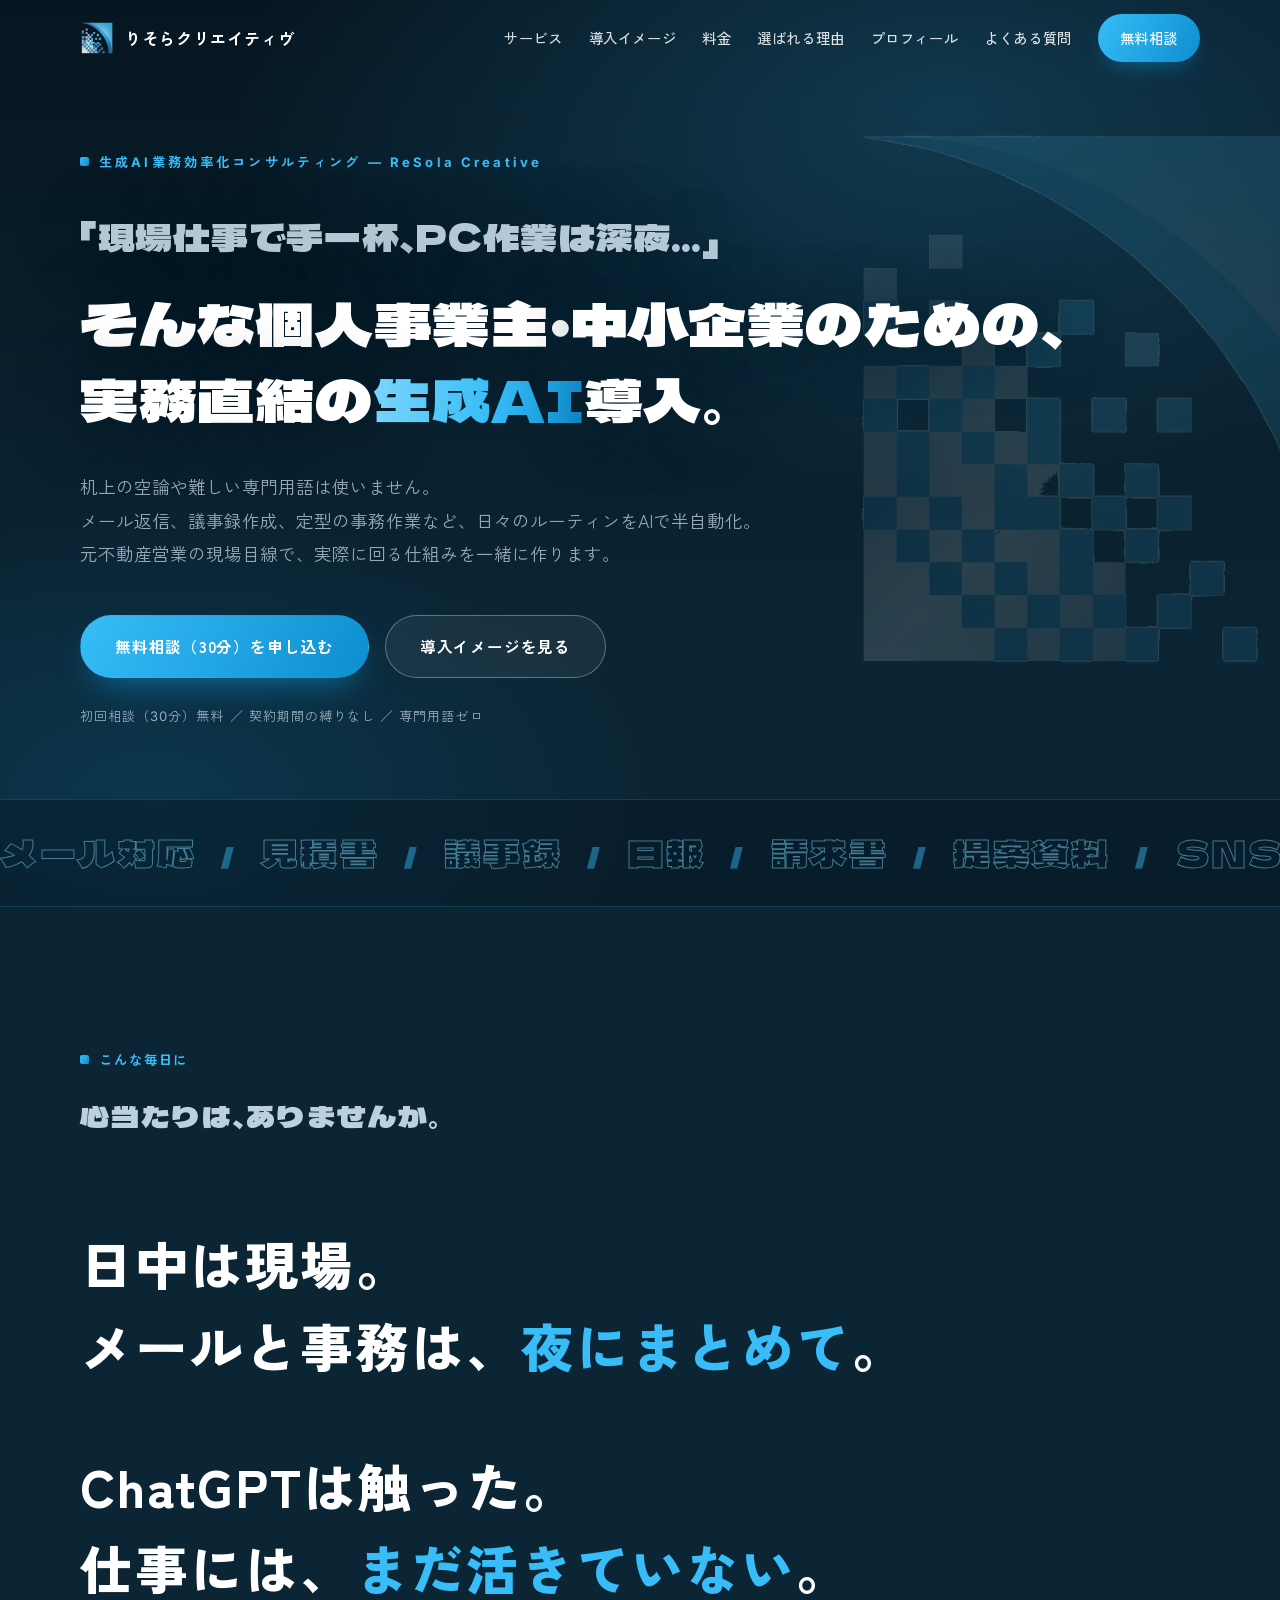
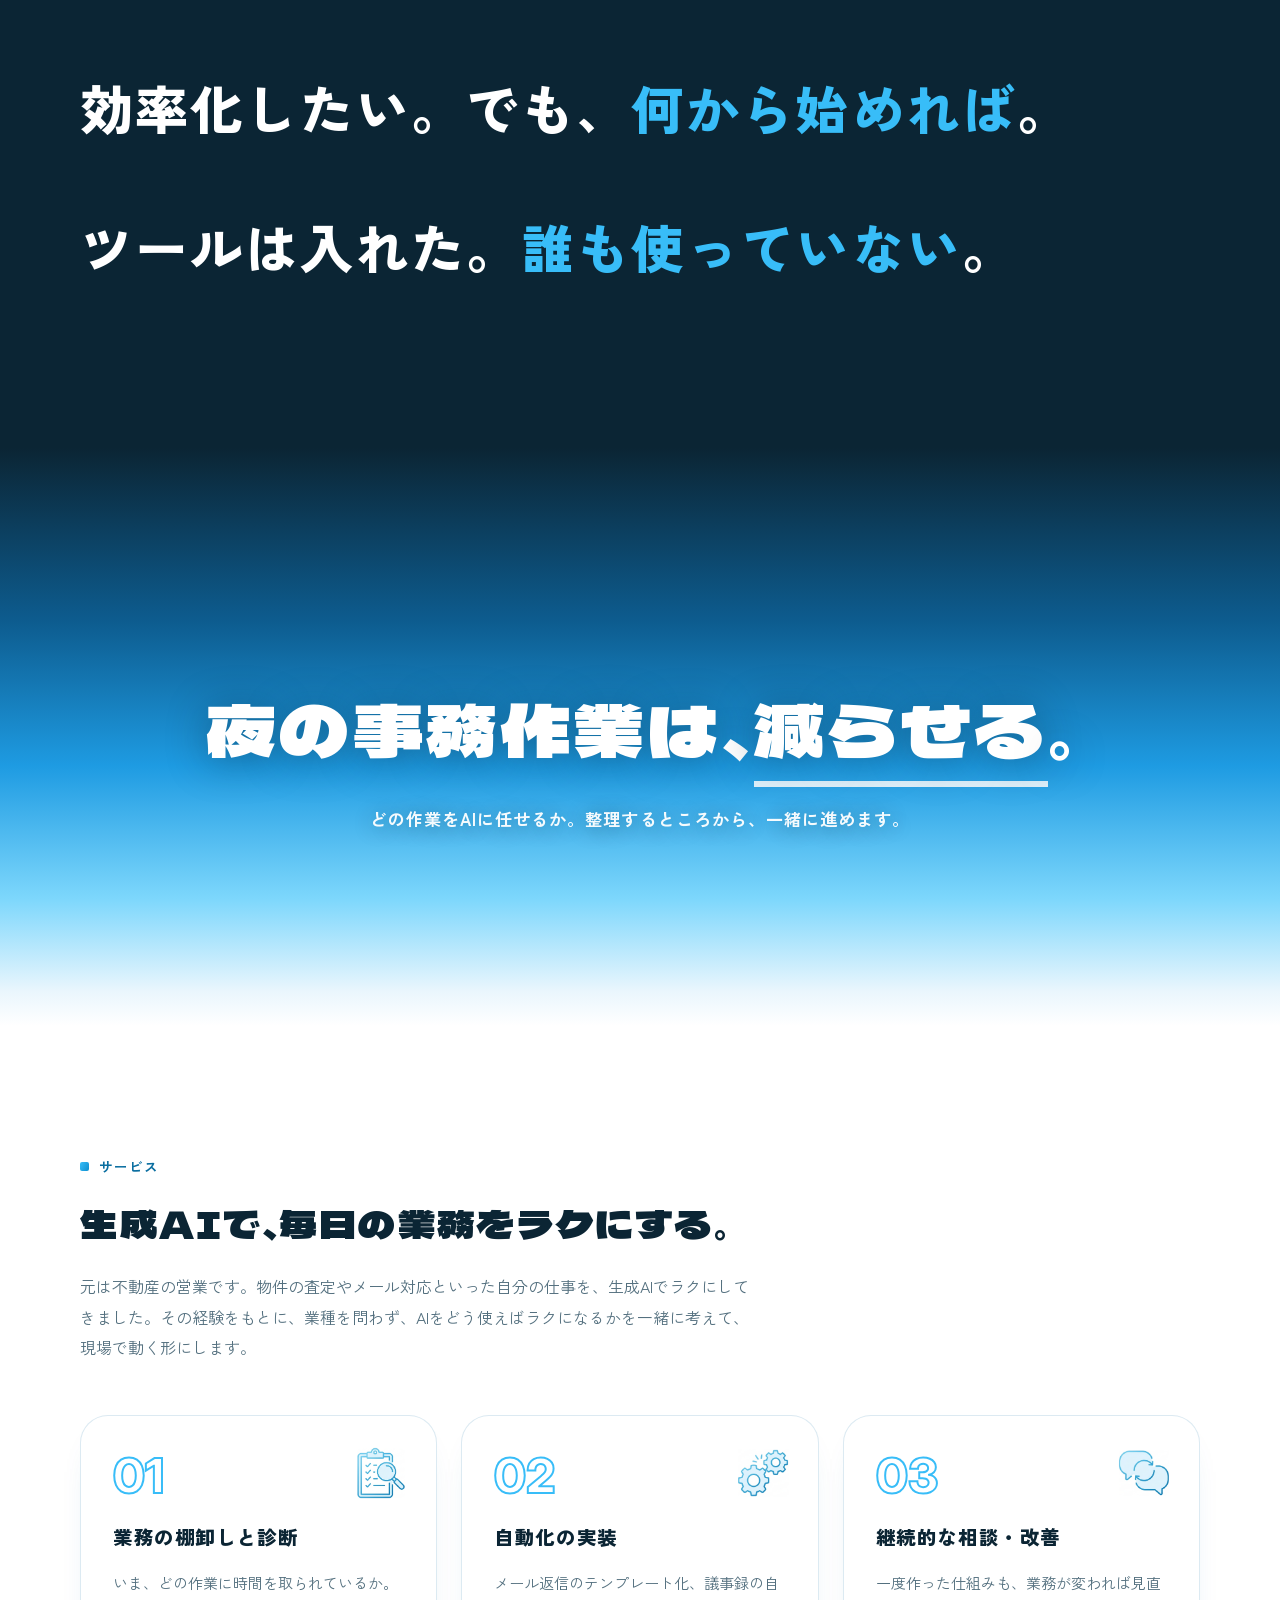
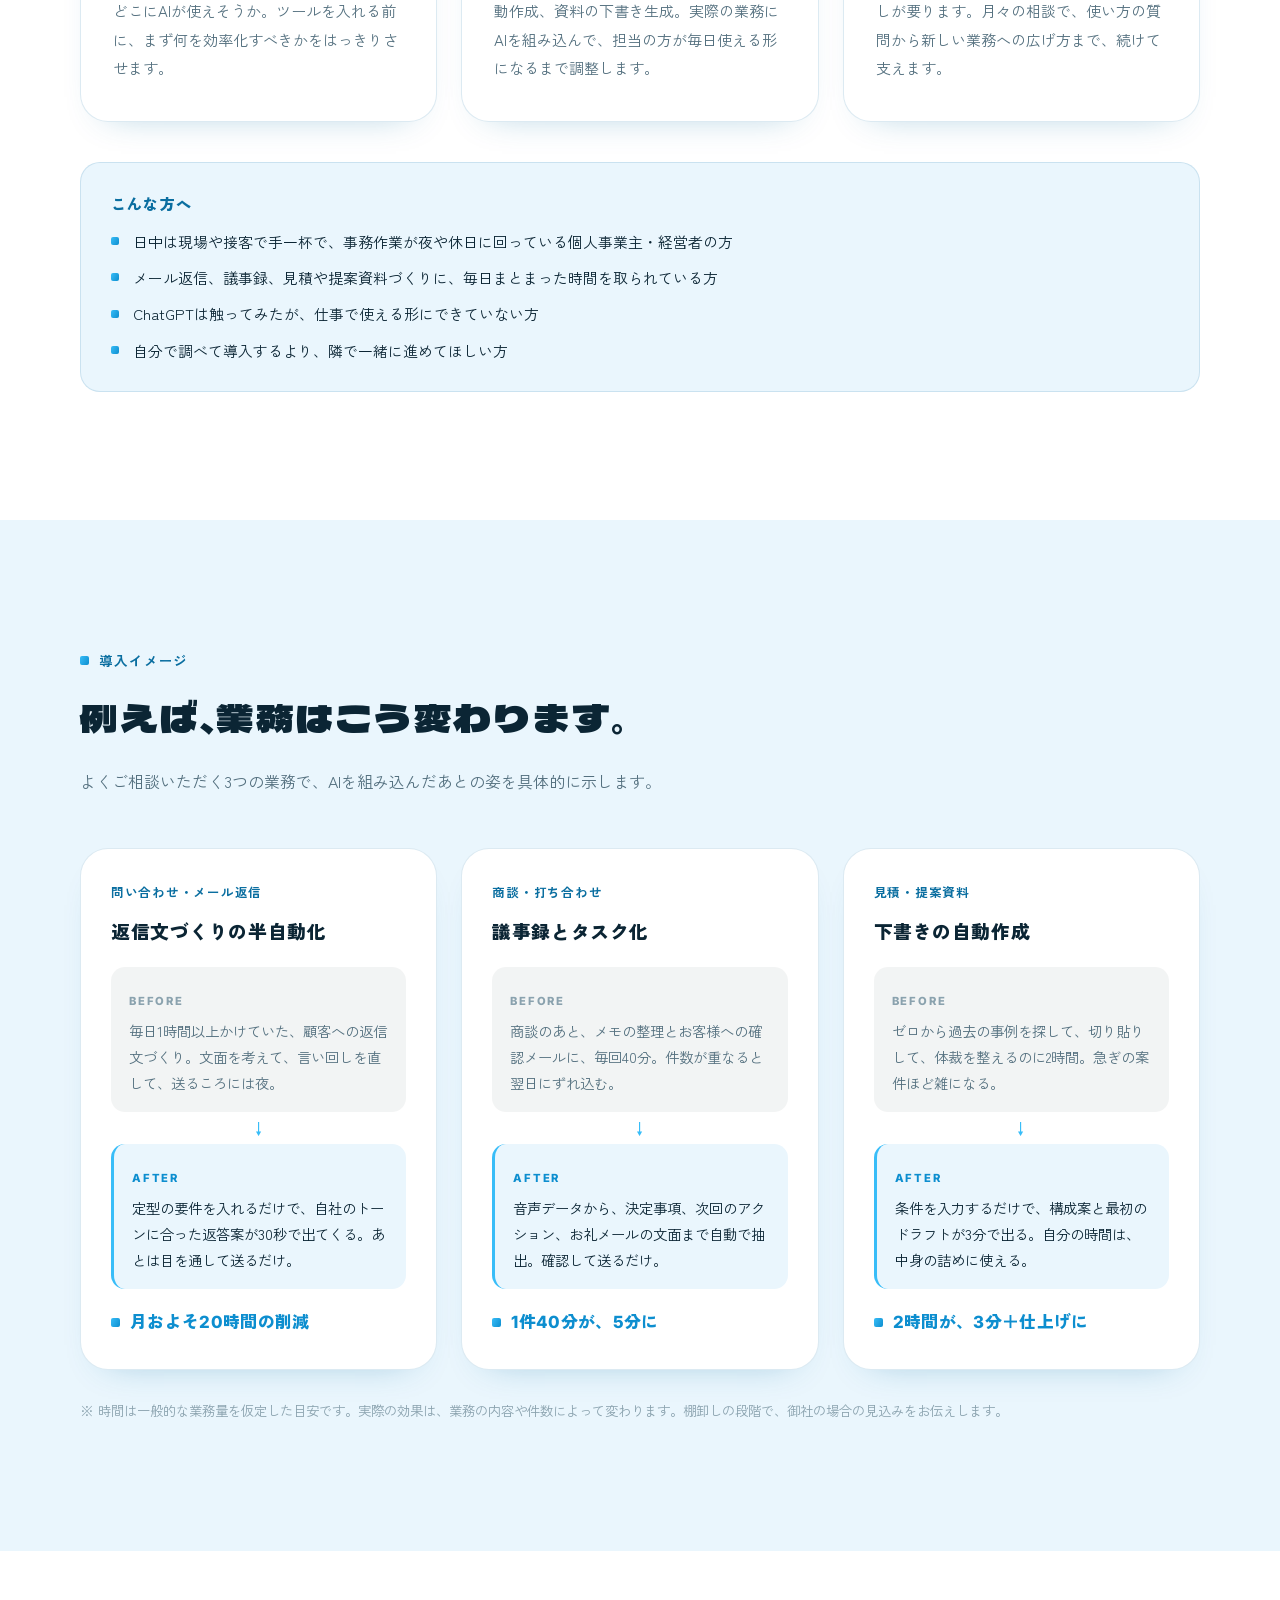
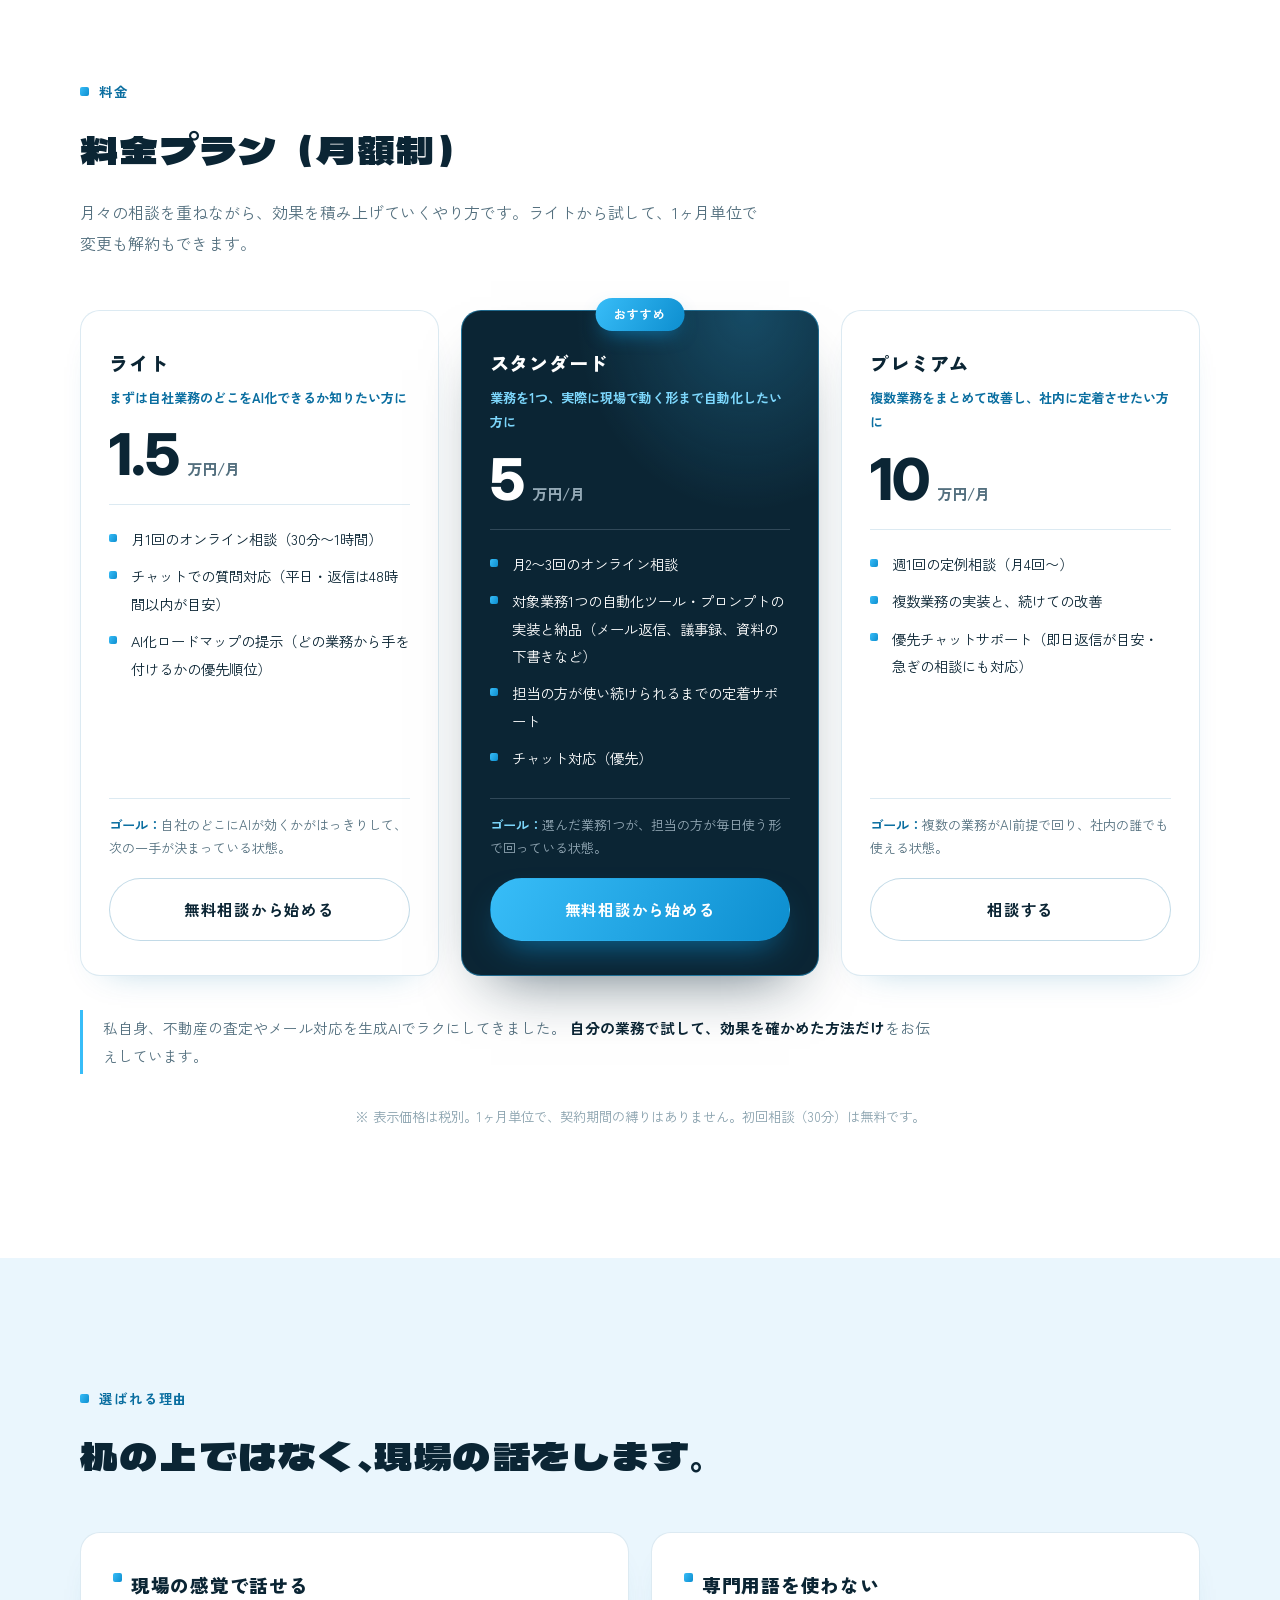
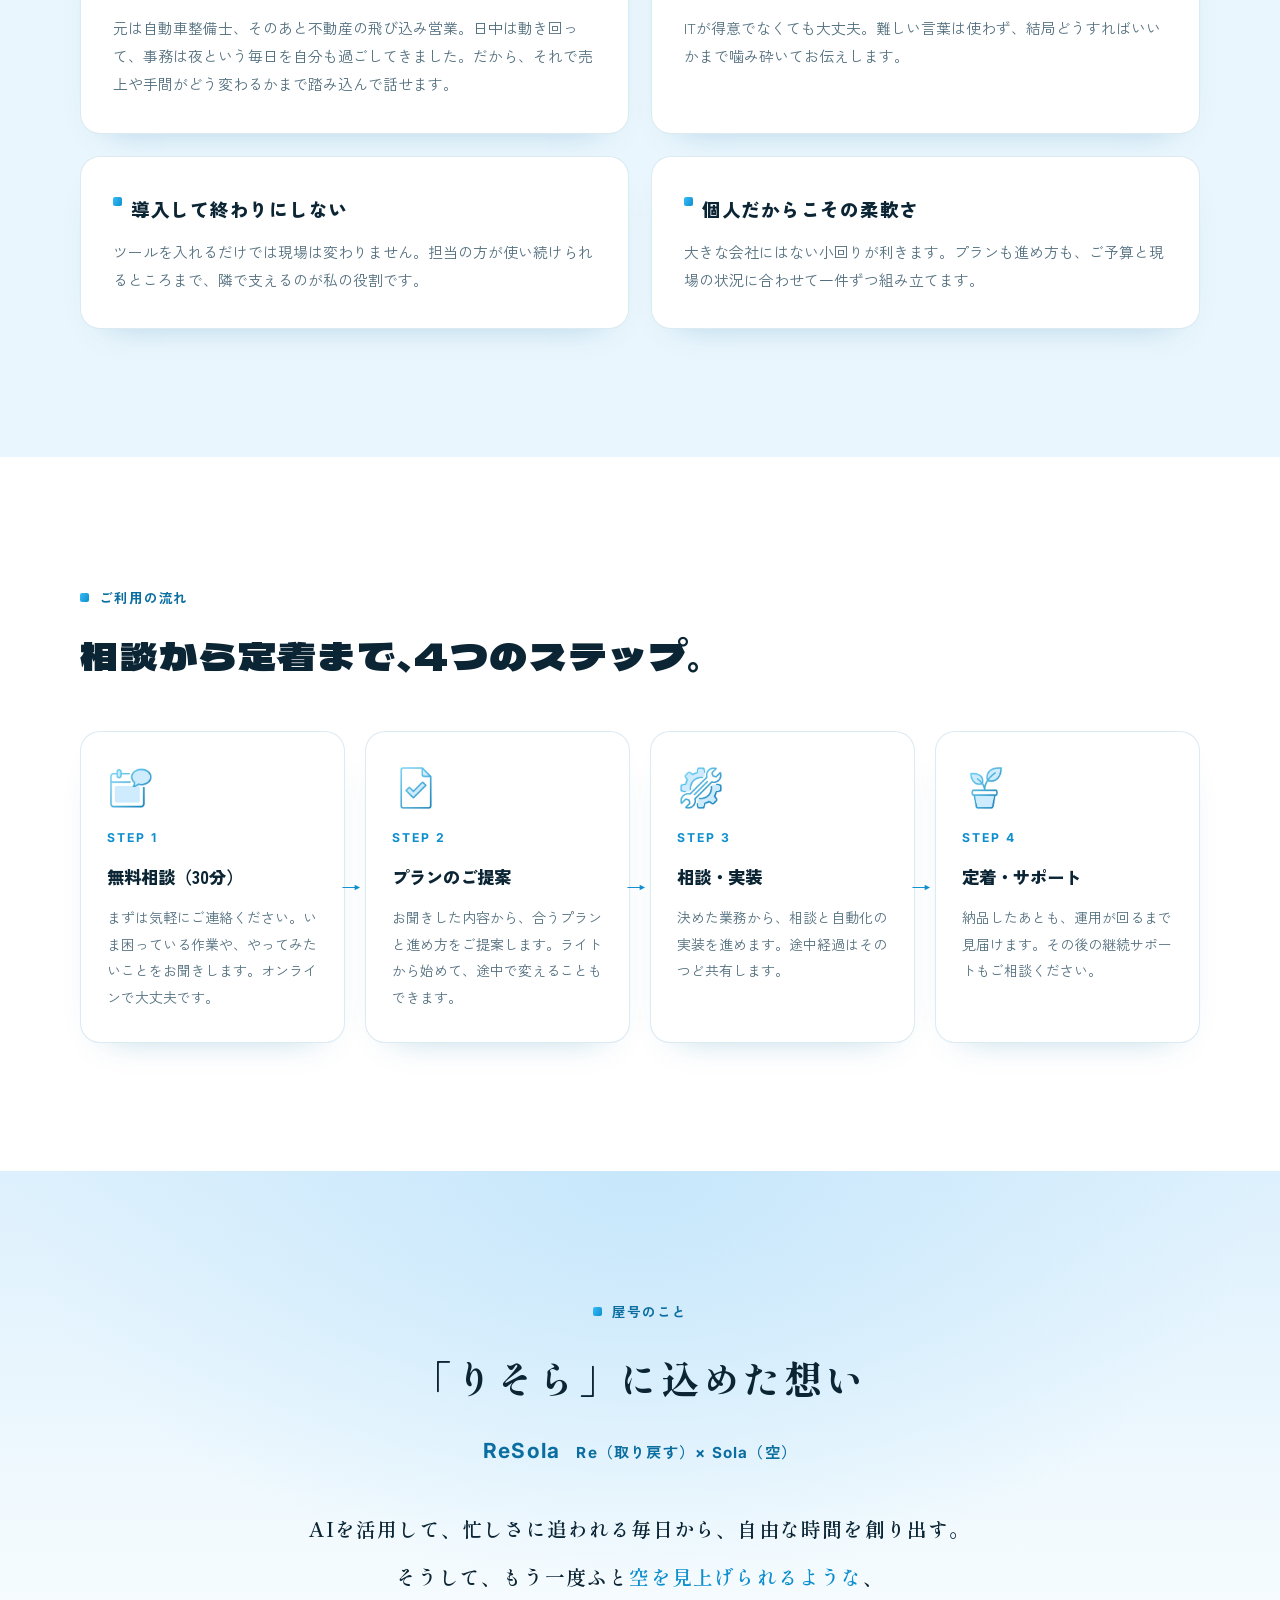
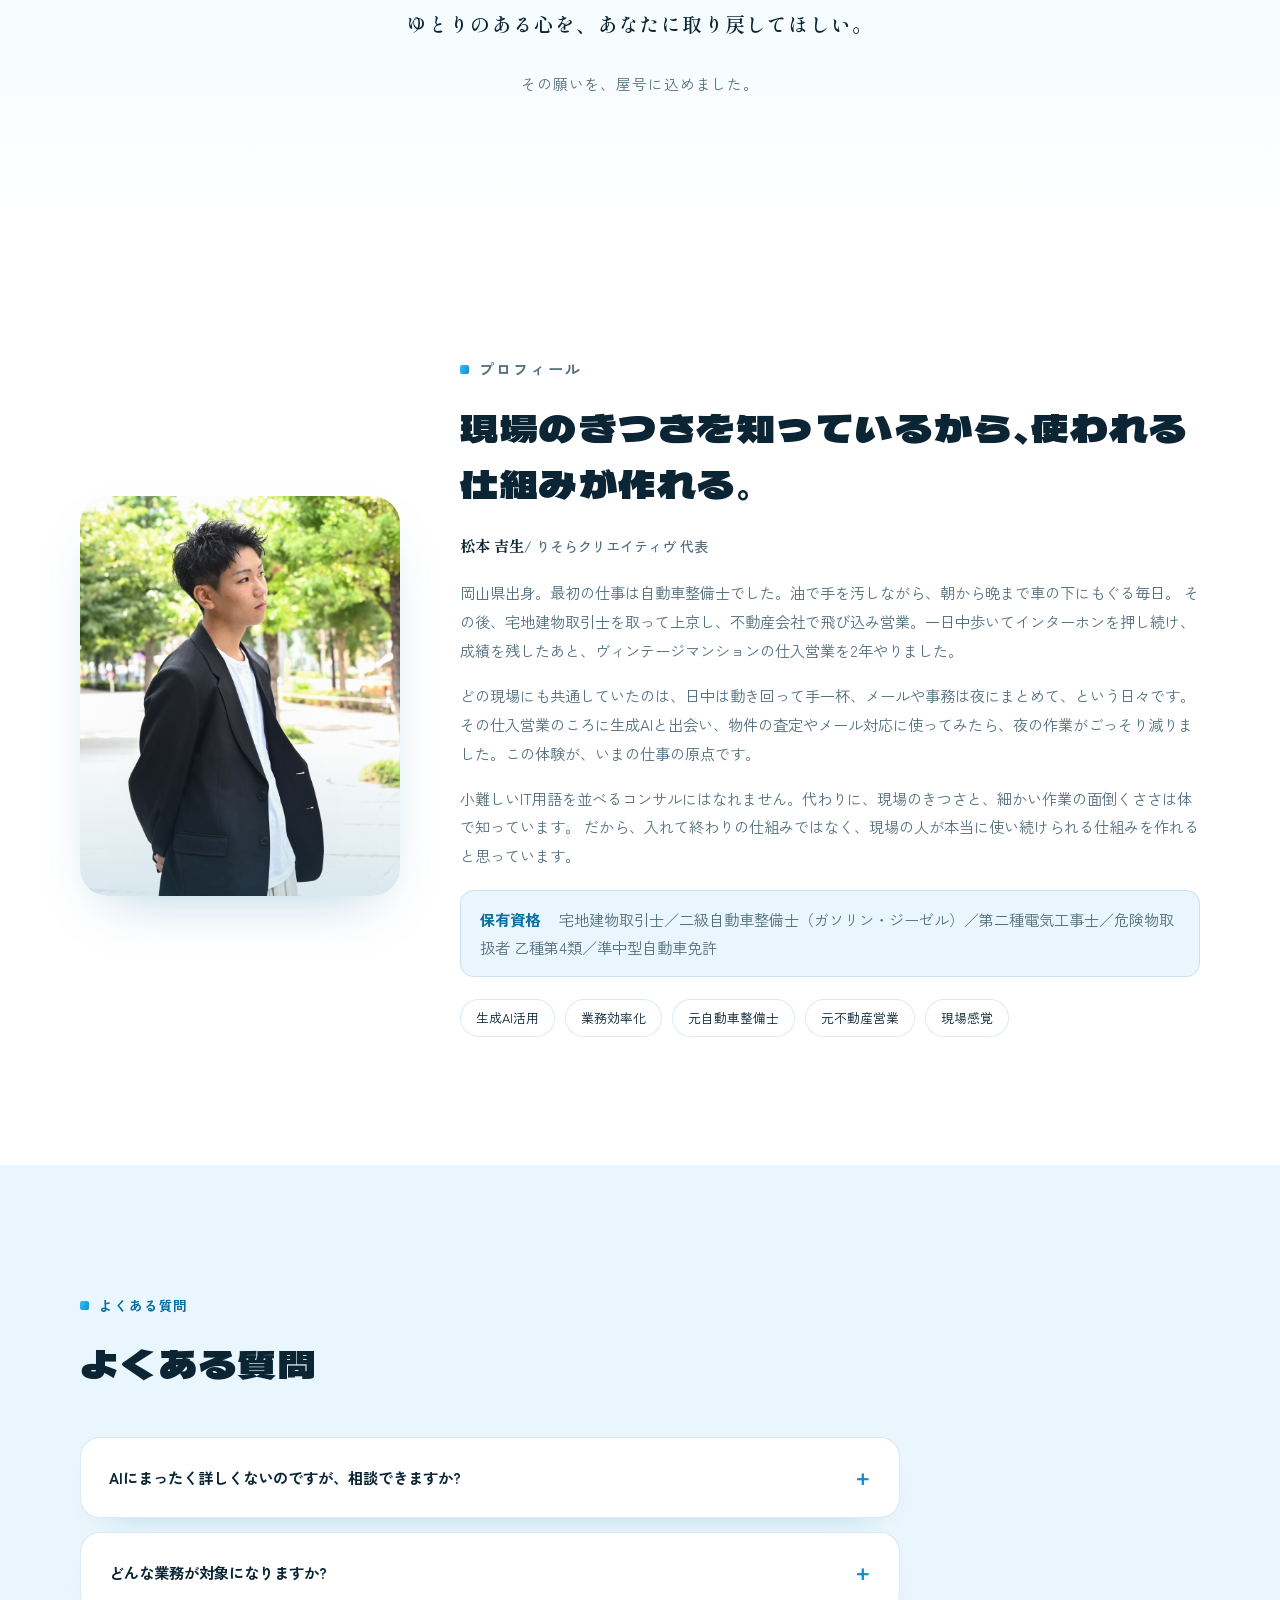
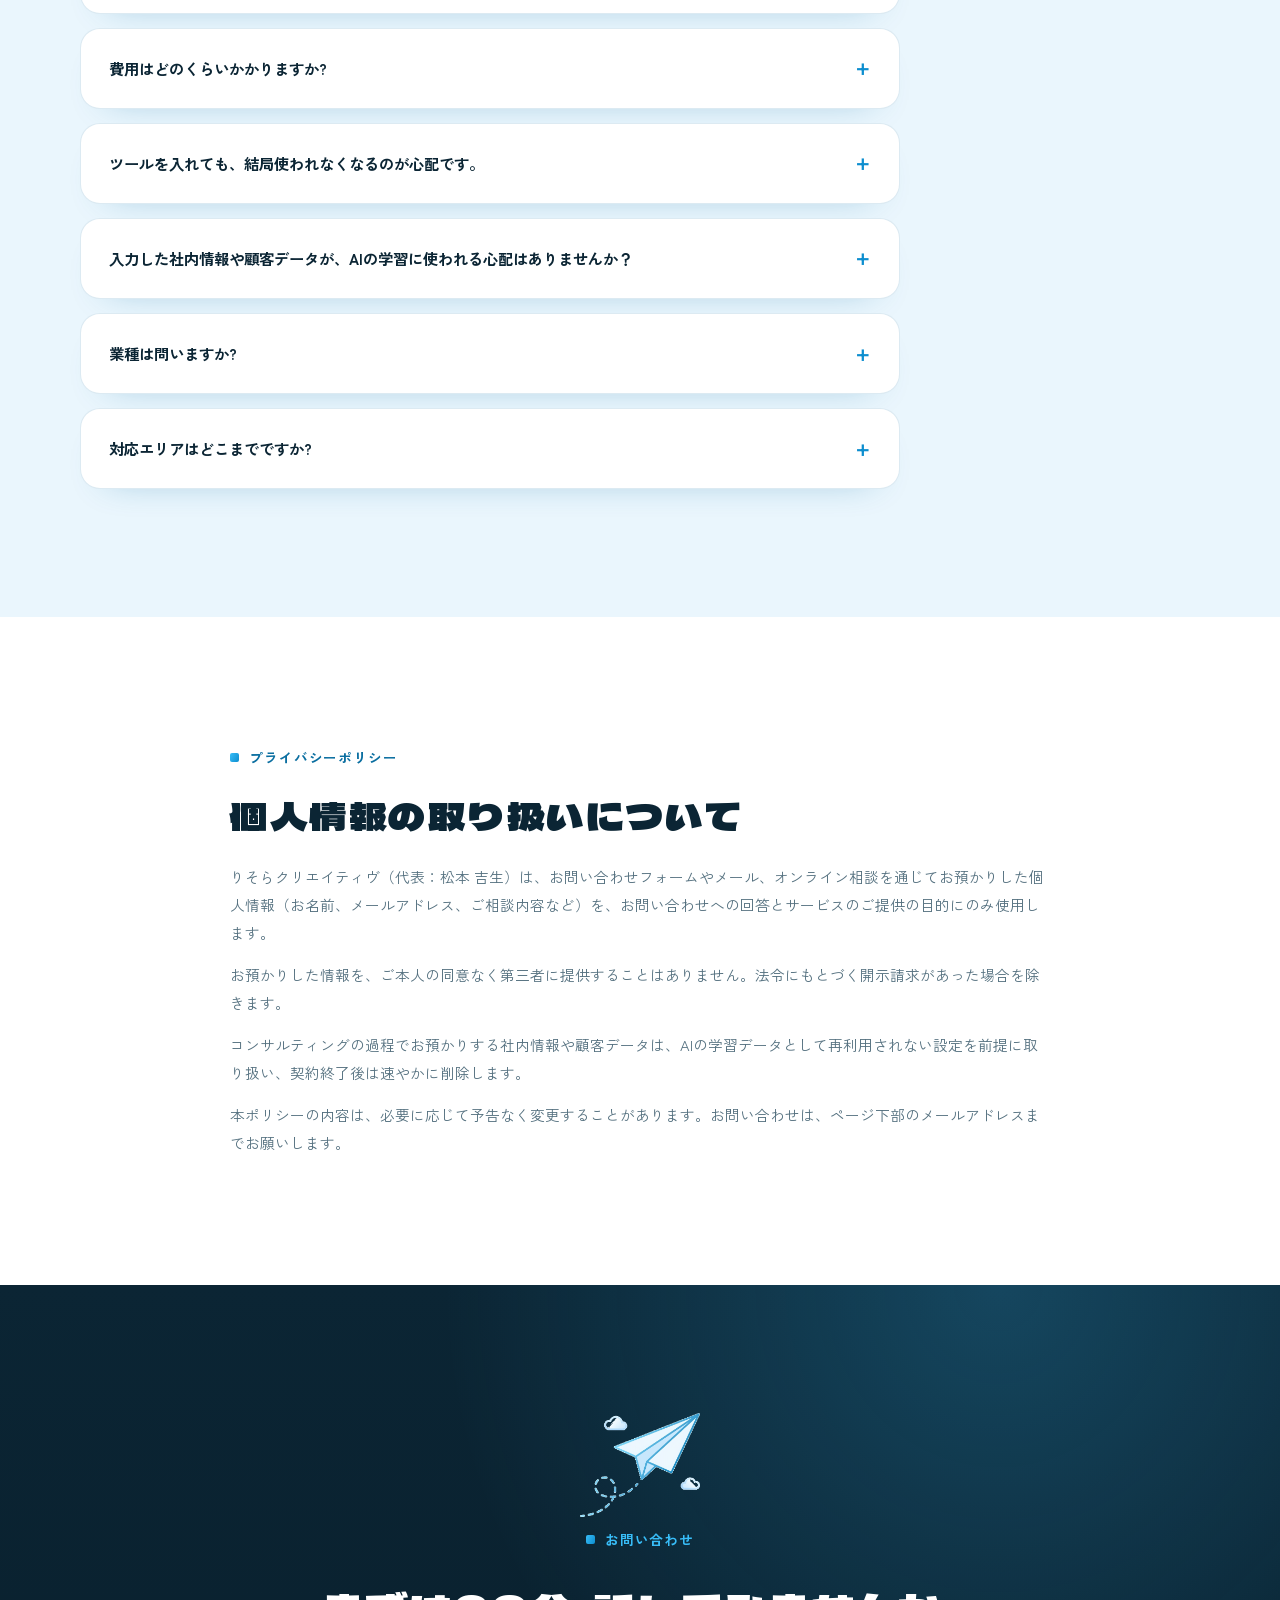
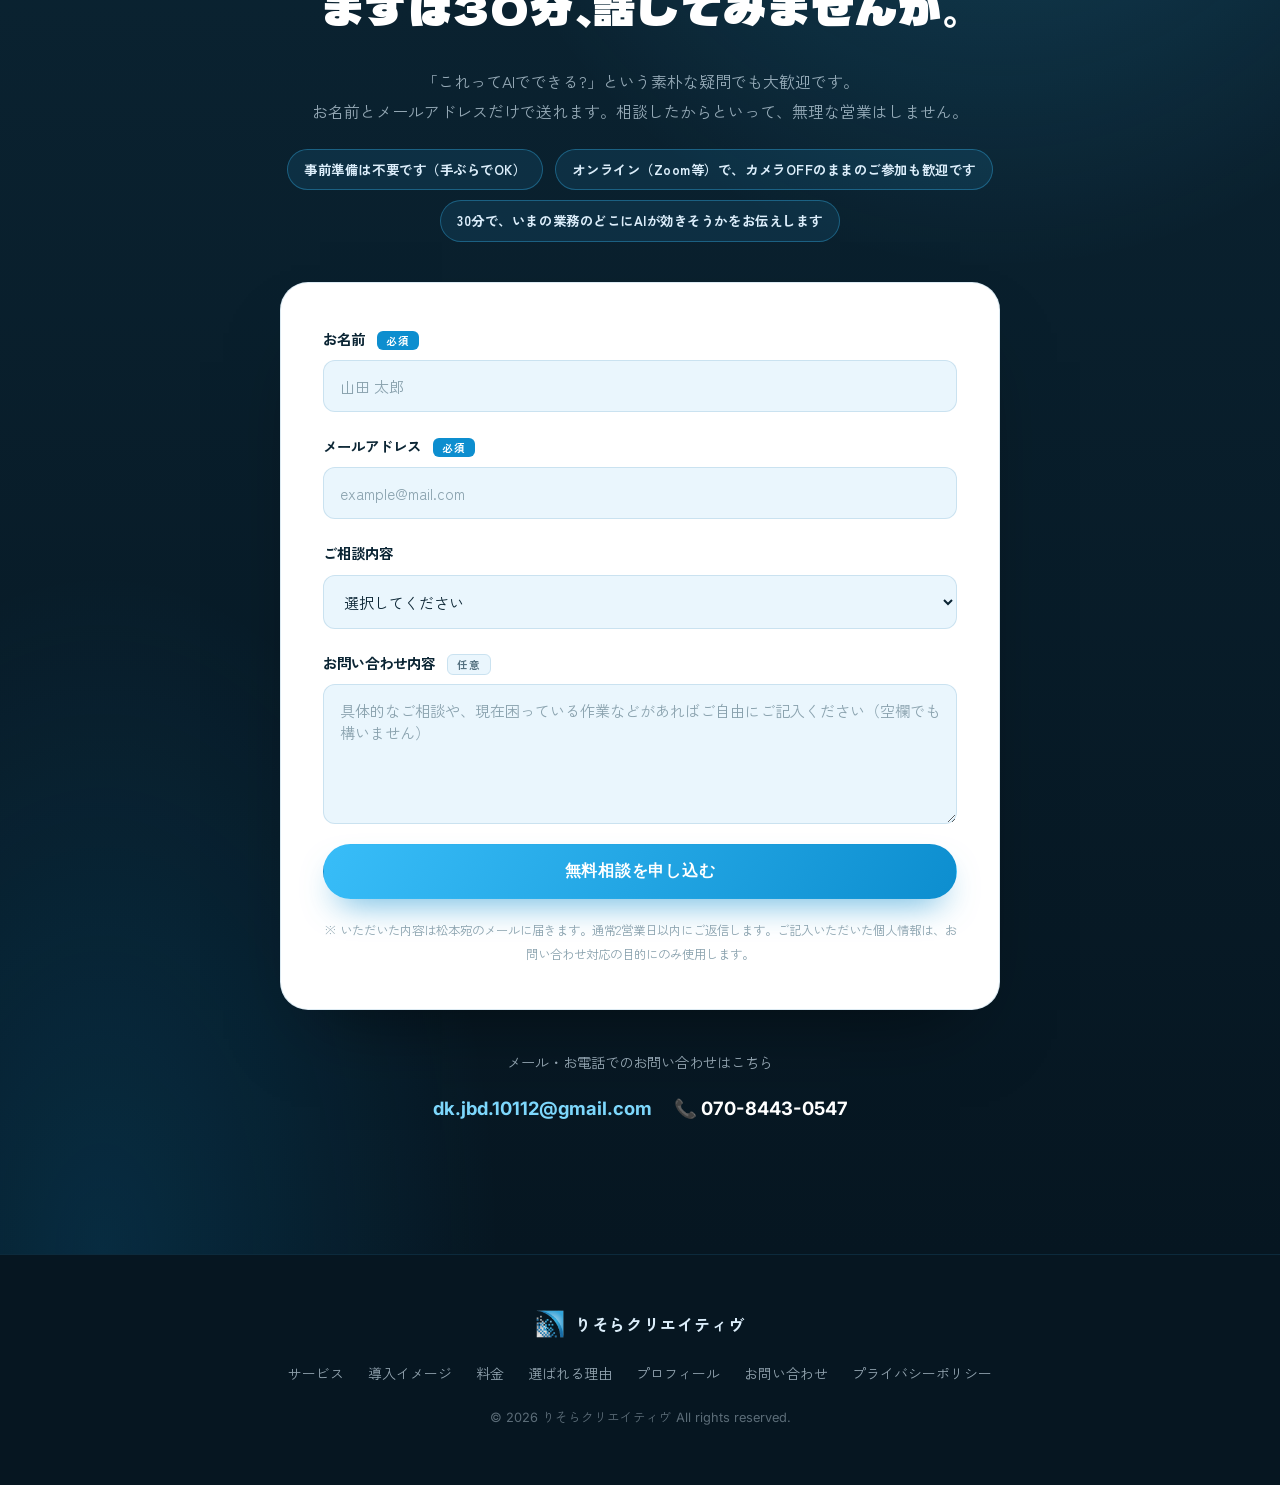
==== commit da28c557: "SEO・信頼性の強化: 構造化データ、セキュリティFAQ、相談ハードル低減、遅延読み込み、プライバシーポリシー - canonicalとProfessionalServiceのJSON-LDを追加 -" ====
--- a/index.html
+++ b/index.html
@@ -16,13 +16,32 @@
   <meta name="twitter:title" content="ReSola Creative｜現場仕事で手一杯な経営者のための、実務直結の生成AI導入" />
   <meta name="twitter:description" content="メール返信、議事録、資料作成をAIで半自動化。月額制の生成AI業務効率化コンサルティング。初回相談30分無料。" />
   <meta name="twitter:image" content="https://yocchandayyo.github.io/resola/assets/og-image.png" />
+  <link rel="canonical" href="https://yocchandayyo.github.io/resola/" />
+  <script type="application/ld+json">
+  {
+    "@context": "https://schema.org",
+    "@type": "ProfessionalService",
+    "name": "ReSola Creative（りそらクリエイティヴ）",
+    "url": "https://yocchandayyo.github.io/resola/",
+    "image": "https://yocchandayyo.github.io/resola/assets/og-image.png",
+    "founder": {
+      "@type": "Person",
+      "name": "松本 吉生"
+    },
+    "description": "現場仕事で手一杯な個人事業主・中小企業向けの、月額制・生成AI業務効率化コンサルティング。",
+    "priceRange": "15,000円〜100,000円",
+    "email": "dk.jbd.10112@gmail.com",
+    "telephone": "+81-70-8443-0547",
+    "areaServed": "JP"
+  }
+  </script>
   <link rel="preconnect" href="https://fonts.googleapis.com" />
   <link rel="preconnect" href="https://fonts.gstatic.com" crossorigin />
   <link href="https://fonts.googleapis.com/css2?family=Dela+Gothic+One&family=Shippori+Mincho+B1:wght@600;700&family=Zen+Kaku+Gothic+New:wght@400;500;700;900&family=Inter:wght@500;700;800&display=swap" rel="stylesheet" />
   <link rel="icon" type="image/png" href="assets/favicon.png" />
   <link rel="icon" type="image/png" sizes="32x32" href="assets/favicon-32.png" />
   <link rel="apple-touch-icon" href="assets/favicon.png" />
-  <link rel="stylesheet" href="styles.css?v=20260910" />
+  <link rel="stylesheet" href="styles.css?v=20260915" />
 </head>
 <body>
 
@@ -130,19 +149,19 @@
       <div class="services__grid">
         <article class="pillar" data-reveal>
           <div class="pillar__no">01</div>
-          <div class="pillar__icon"><img src="assets/icon_consulting.png" alt="" /></div>
+          <div class="pillar__icon"><img src="assets/icon_consulting.png" alt="" loading="lazy" decoding="async" /></div>
           <h3>業務の棚卸しと診断</h3>
           <p>いま、どの作業に時間を取られているか。どこにAIが使えそうか。ツールを入れる前に、まず何を効率化すべきかをはっきりさせます。</p>
         </article>
         <article class="pillar" data-reveal>
           <div class="pillar__no">02</div>
-          <div class="pillar__icon"><img src="assets/icon_integration.png" alt="" /></div>
+          <div class="pillar__icon"><img src="assets/icon_integration.png" alt="" loading="lazy" decoding="async" /></div>
           <h3>自動化の実装</h3>
           <p>メール返信のテンプレート化、議事録の自動作成、資料の下書き生成。実際の業務にAIを組み込んで、担当の方が毎日使える形になるまで調整します。</p>
         </article>
         <article class="pillar" data-reveal>
           <div class="pillar__no">03</div>
-          <div class="pillar__icon"><img src="assets/icon_support.png" alt="" /></div>
+          <div class="pillar__icon"><img src="assets/icon_support.png" alt="" loading="lazy" decoding="async" /></div>
           <h3>継続的な相談・改善</h3>
           <p>一度作った仕組みも、業務が変われば見直しが要ります。月々の相談で、使い方の質問から新しい業務への広げ方まで、続けて支えます。</p>
         </article>
@@ -310,25 +329,25 @@
       <h2 class="section__title" data-reveal>相談から定着まで、4つのステップ。</h2>
       <ol class="flow__list">
         <li class="flow__step" data-reveal>
-          <img class="flow__step-icon" src="assets/flow_consult.png" alt="" />
+          <img class="flow__step-icon" src="assets/flow_consult.png" alt="" loading="lazy" decoding="async" />
           <div class="flow__step-no">STEP 1</div>
           <h3>無料相談（30分）</h3>
           <p>まずは気軽にご連絡ください。いま困っている作業や、やってみたいことをお聞きします。オンラインで大丈夫です。</p>
         </li>
         <li class="flow__step" data-reveal>
-          <img class="flow__step-icon" src="assets/flow_plan.png" alt="" />
+          <img class="flow__step-icon" src="assets/flow_plan.png" alt="" loading="lazy" decoding="async" />
           <div class="flow__step-no">STEP 2</div>
           <h3>プランのご提案</h3>
           <p>お聞きした内容から、合うプランと進め方をご提案します。ライトから始めて、途中で変えることもできます。</p>
         </li>
         <li class="flow__step" data-reveal>
-          <img class="flow__step-icon" src="assets/flow_build.png" alt="" />
+          <img class="flow__step-icon" src="assets/flow_build.png" alt="" loading="lazy" decoding="async" />
           <div class="flow__step-no">STEP 3</div>
           <h3>相談・実装</h3>
           <p>決めた業務から、相談と自動化の実装を進めます。途中経過はそのつど共有します。</p>
         </li>
         <li class="flow__step" data-reveal>
-          <img class="flow__step-icon" src="assets/flow_grow.png" alt="" />
+          <img class="flow__step-icon" src="assets/flow_grow.png" alt="" loading="lazy" decoding="async" />
           <div class="flow__step-no">STEP 4</div>
           <h3>定着・サポート</h3>
           <p>納品したあとも、運用が回るまで見届けます。その後の継続サポートもご相談ください。</p>
@@ -362,7 +381,7 @@
   <section class="section profile" id="profile">
     <div class="container profile__inner">
       <div class="profile__photo" data-reveal>
-        <img src="assets/profile.jpg" alt="りそらクリエイティヴ 代表 松本 吉生" />
+        <img src="assets/profile.jpg" alt="りそらクリエイティヴ 代表 松本 吉生" loading="lazy" decoding="async" />
       </div>
       <div class="profile__body">
         <p class="label" data-reveal><span class="sq" aria-hidden="true"></span>プロフィール</p>
@@ -415,6 +434,10 @@
           <p>その心配はもっともで、いちばん多い失敗です。だから作って終わりにせず、担当の方が毎日使える形に落とし込むところまで一緒にやります。合わなければ、1ヶ月で解約できます。</p>
         </details>
         <details class="faq__item" data-reveal>
+          <summary>入力した社内情報や顧客データが、AIの学習に使われる心配はありませんか？</summary>
+          <p>ご安心ください。業務で扱う機密情報や顧客データがAIの学習データとして再利用されない設定（オプトアウトやAPI連携、法人向けセキュア環境）を前提に仕組みを構築します。事前のヒアリングでも安全な取り扱いルールを策定します。</p>
+        </details>
+        <details class="faq__item" data-reveal>
           <summary>業種は問いますか?</summary>
           <p>問いません。飲食や士業、サロン、工務店、小売など、パソコン作業に追われている現場ならどこでも。私自身は不動産営業の出身なので、その分野は特に土地勘があります。</p>
         </details>
@@ -422,6 +445,20 @@
           <summary>対応エリアはどこまでですか?</summary>
           <p>オンライン(Zoom等)を中心に、全国どこでも対応できます。お近くであれば対面でのご相談も可能です。</p>
         </details>
+      </div>
+    </div>
+  </section>
+
+  <!-- ===== Privacy ===== -->
+  <section class="section privacy" id="privacy">
+    <div class="container privacy__inner">
+      <p class="label" data-reveal><span class="sq" aria-hidden="true"></span>プライバシーポリシー</p>
+      <h2 class="section__title" data-reveal>個人情報の取り扱いについて</h2>
+      <div class="privacy__body" data-reveal>
+        <p>りそらクリエイティヴ（代表：松本 吉生）は、お問い合わせフォームやメール、オンライン相談を通じてお預かりした個人情報（お名前、メールアドレス、ご相談内容など）を、お問い合わせへの回答とサービスのご提供の目的にのみ使用します。</p>
+        <p>お預かりした情報を、ご本人の同意なく第三者に提供することはありません。法令にもとづく開示請求があった場合を除きます。</p>
+        <p>コンサルティングの過程でお預かりする社内情報や顧客データは、AIの学習データとして再利用されない設定を前提に取り扱い、契約終了後は速やかに削除します。</p>
+        <p>本ポリシーの内容は、必要に応じて予告なく変更することがあります。お問い合わせは、ページ下部のメールアドレスまでお願いします。</p>
       </div>
     </div>
   </section>
@@ -434,13 +471,18 @@
       <span class="px" style="--x:78%; --y:88%; --s:8px;  --t:15s; --d:6s;"></span>
     </div>
     <div class="container contact__inner">
-      <img class="contact__plane" src="assets/contact_plane.png" alt="" data-reveal />
+      <img class="contact__plane" src="assets/contact_plane.png" alt="" loading="lazy" decoding="async" data-reveal />
       <p class="label label--dark label--center" data-reveal><span class="sq" aria-hidden="true"></span>お問い合わせ</p>
       <h2 class="contact__title" data-reveal>まずは30分、話してみませんか。</h2>
       <p class="contact__lead" data-reveal>
         「これってAIでできる?」という素朴な疑問でも大歓迎です。<br />
         お名前とメールアドレスだけで送れます。相談したからといって、無理な営業はしません。
       </p>
+      <ul class="contact__ease" data-reveal>
+        <li>事前準備は不要です（手ぶらでOK）</li>
+        <li>オンライン（Zoom等）で、カメラOFFのままのご参加も歓迎です</li>
+        <li>30分で、いまの業務のどこにAIが効きそうかをお伝えします</li>
+      </ul>
 
       <form class="contact-form" id="contactForm" action="https://formspree.io/f/xpqgljgd" method="POST" novalidate data-reveal>
         <input type="hidden" name="_subject" value="【りそらクリエイティヴHP】新しいお問い合わせ" />
@@ -492,6 +534,7 @@
         <a href="#reasons">選ばれる理由</a>
         <a href="#profile">プロフィール</a>
         <a href="#contact">お問い合わせ</a>
+        <a href="#privacy">プライバシーポリシー</a>
       </nav>
       <p class="footer__copy">© <span id="year"></span> りそらクリエイティヴ All rights reserved.</p>
     </div>
--- a/styles.css
+++ b/styles.css
@@ -812,6 +812,12 @@
 .faq__item[open] summary::after { transform: translateY(-50%) rotate(45deg); }
 .faq__item p { color: var(--muted); padding-bottom: 22px; font-size: 0.92rem; }
 
+/* ===== Privacy ===== */
+.privacy { background: var(--shiro); }
+.privacy__inner { max-width: 820px; }
+.privacy__body p { color: var(--muted); font-size: 0.92rem; margin-bottom: 14px; }
+.privacy__body p:last-child { margin-bottom: 0; }
+
 /* ===== Contact（ふたたび夜。ただし温かく） ===== */
 .contact {
   position: relative;
@@ -838,7 +844,24 @@
   color: #fff;
   margin-bottom: 18px;
 }
-.contact__lead { color: var(--on-dark-muted); margin-bottom: 46px; }
+.contact__lead { color: var(--on-dark-muted); margin-bottom: 22px; }
+.contact__ease {
+  display: flex;
+  flex-wrap: wrap;
+  justify-content: center;
+  gap: 10px 12px;
+  margin-bottom: 40px;
+}
+.contact__ease li {
+  font-size: 0.84rem;
+  font-weight: 700;
+  letter-spacing: 0.04em;
+  color: var(--on-dark);
+  background: rgba(56, 189, 248, 0.1);
+  border: 1px solid rgba(56, 189, 248, 0.35);
+  border-radius: 999px;
+  padding: 7px 16px;
+}
 
 .contact-form {
   text-align: left;
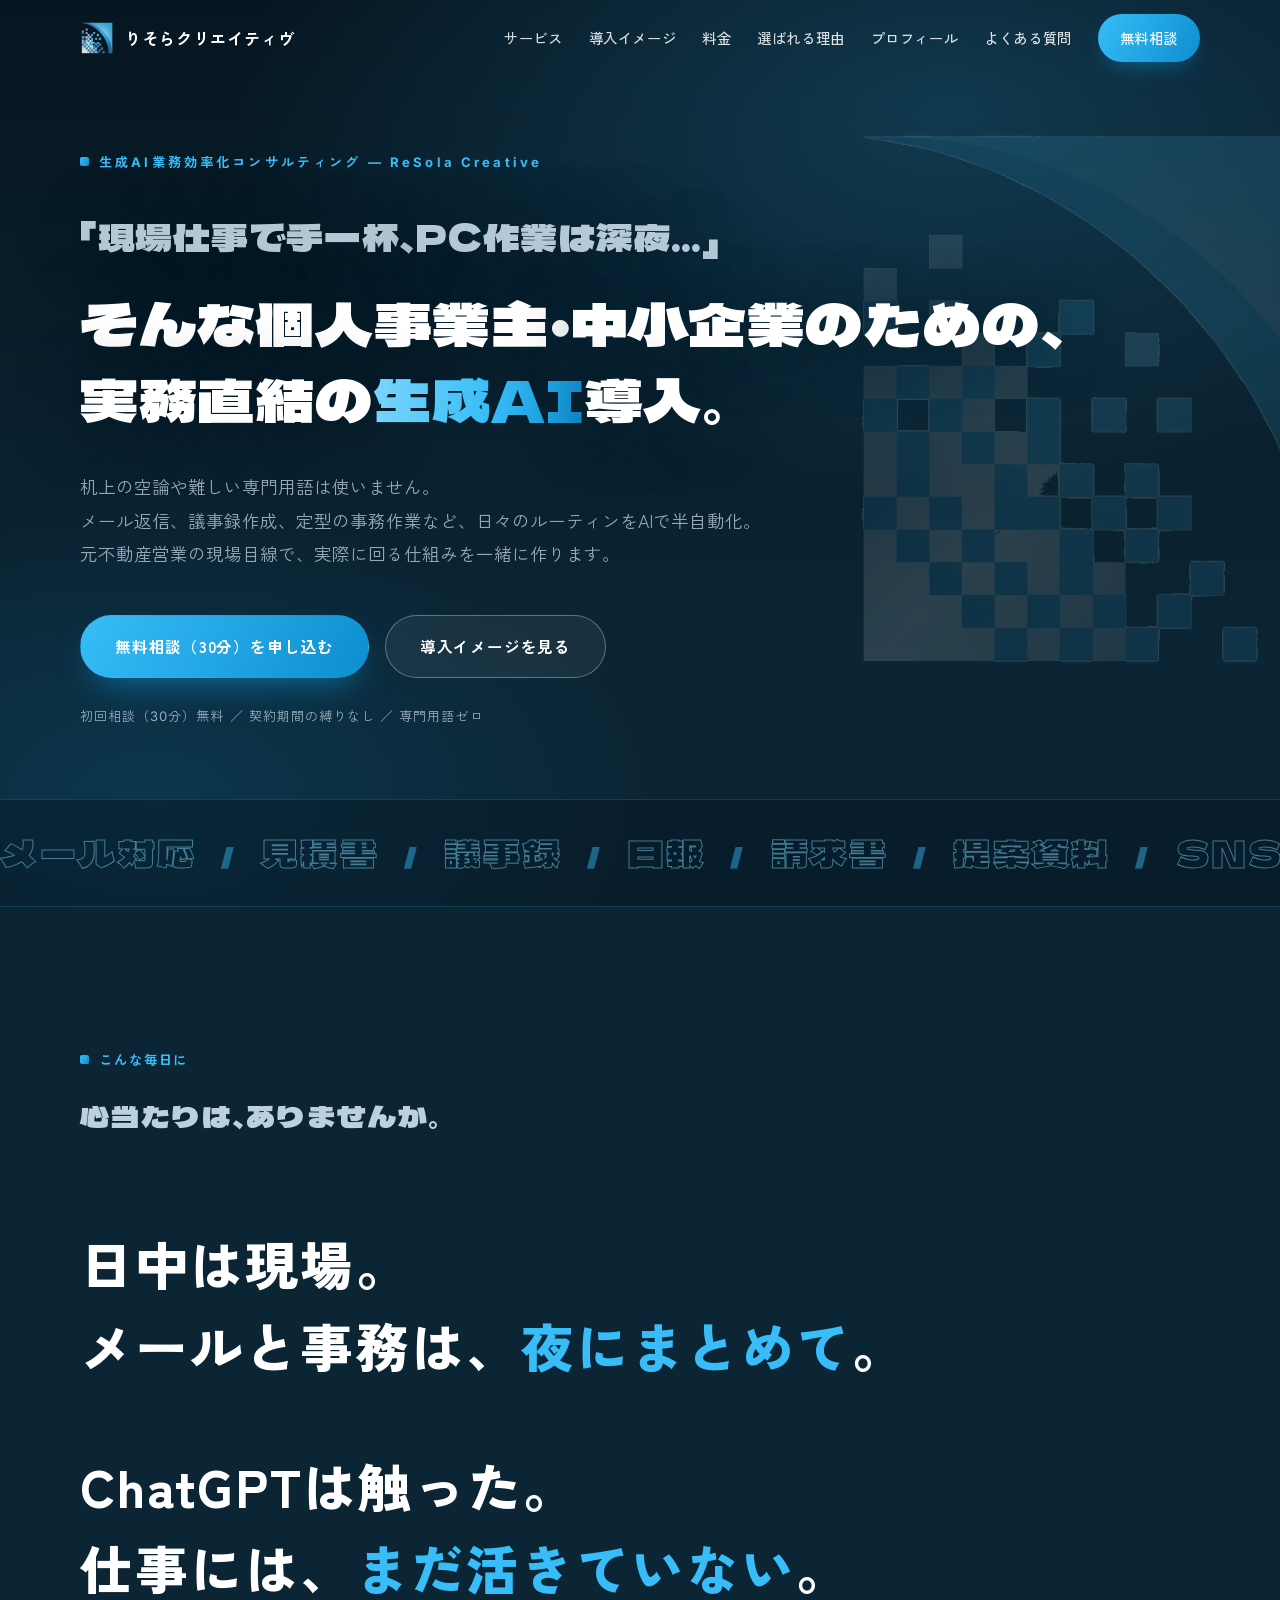
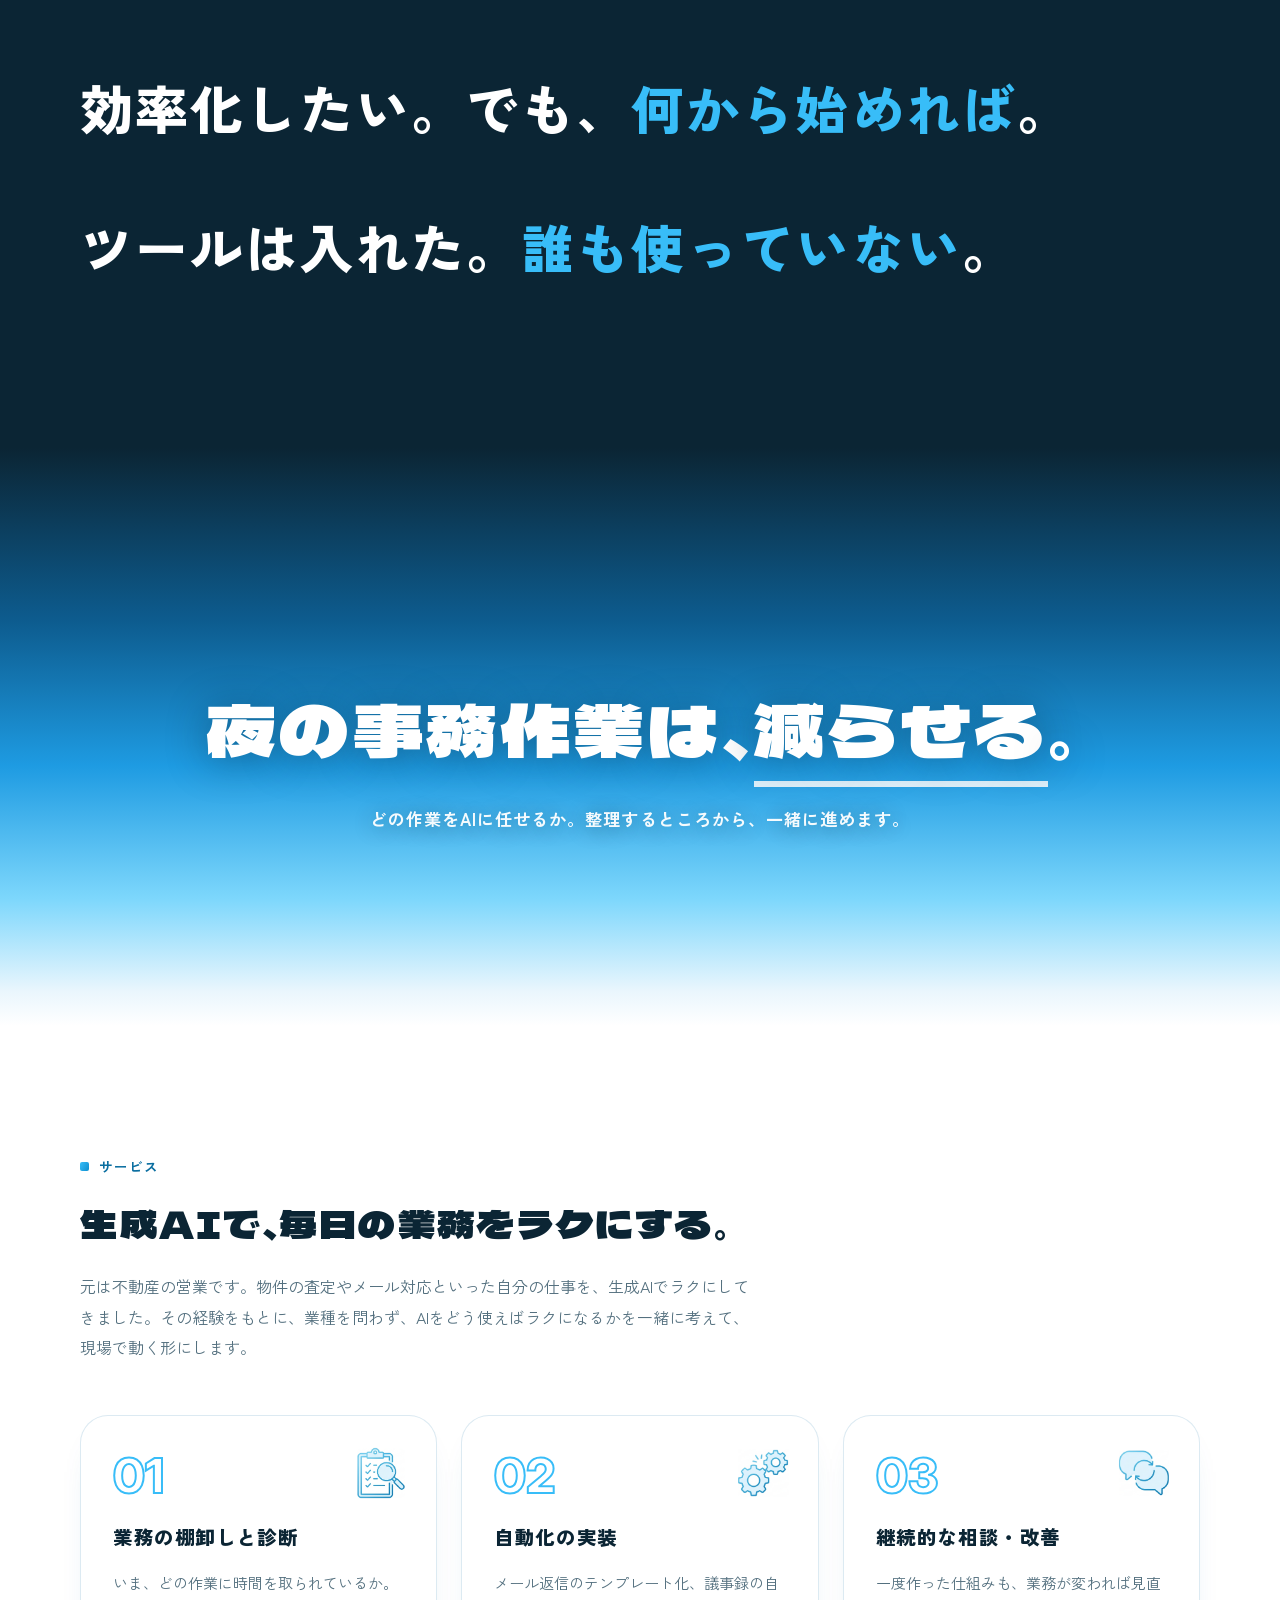
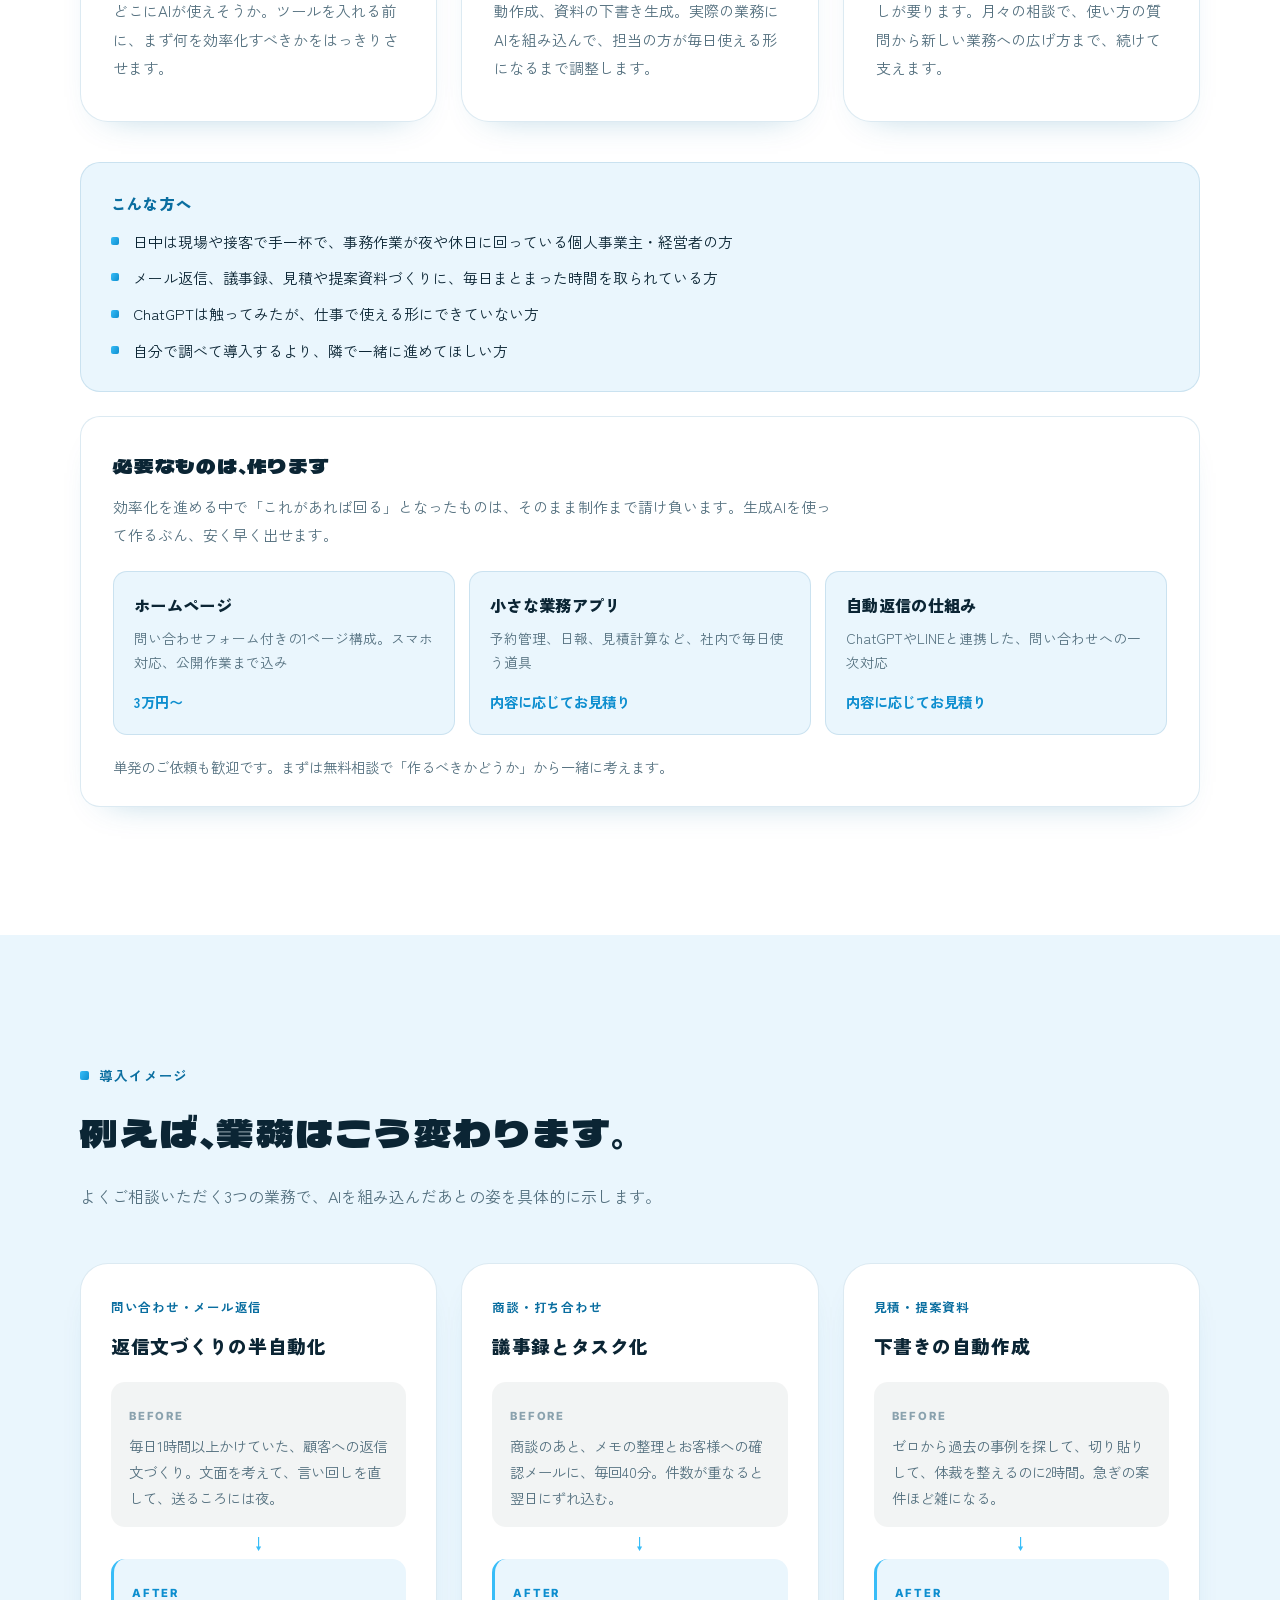
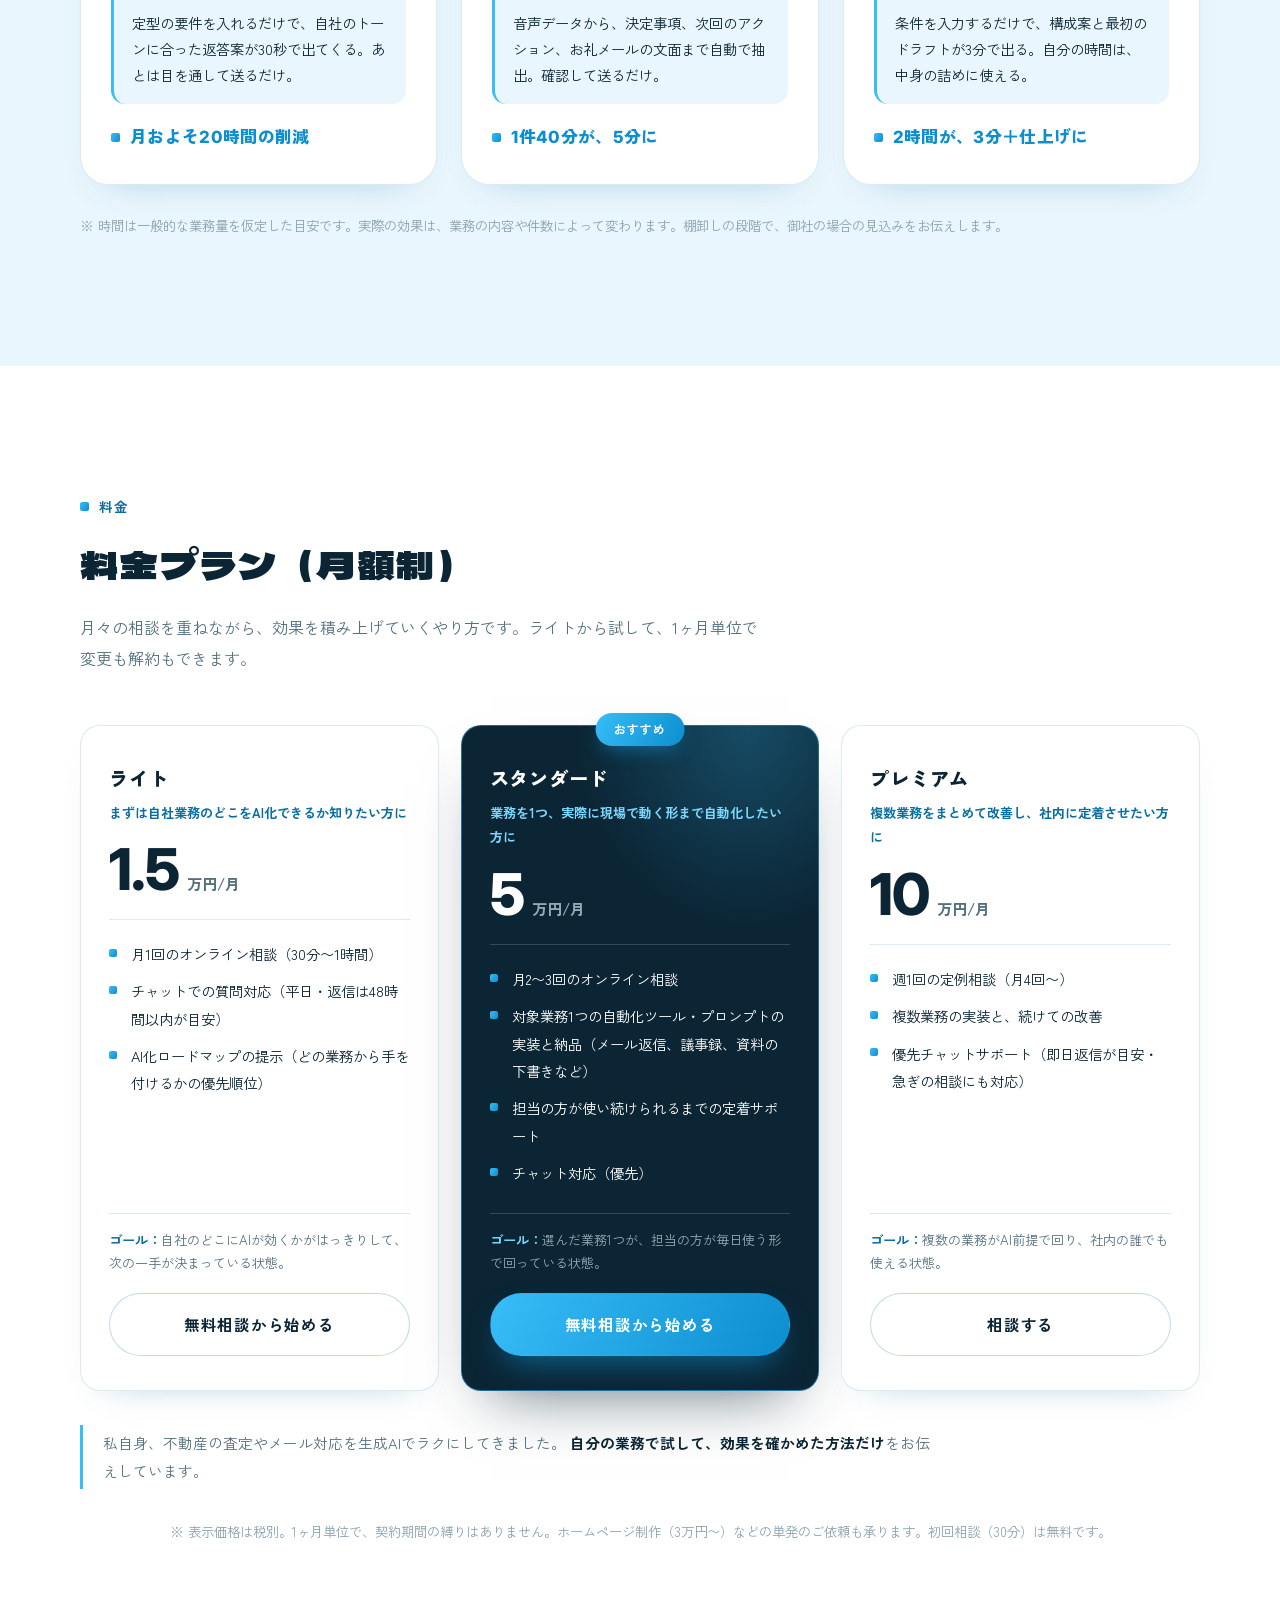
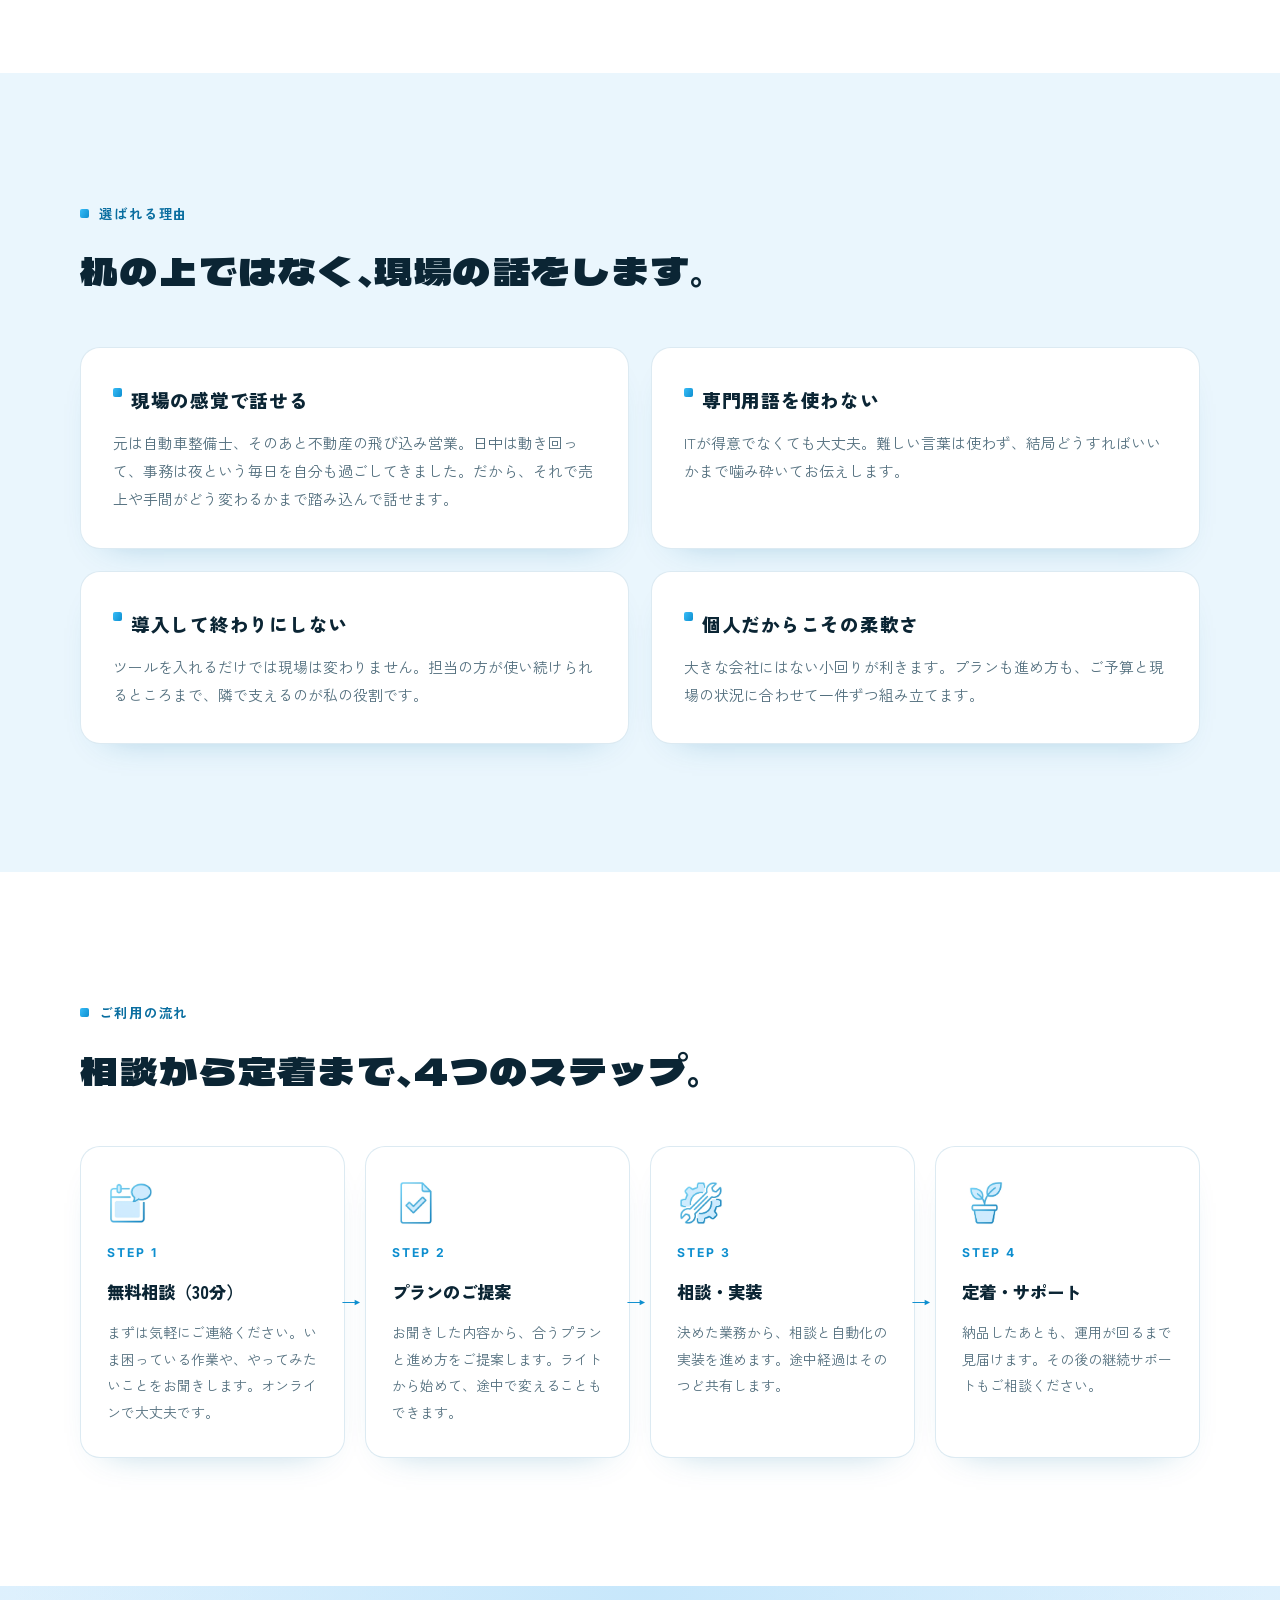
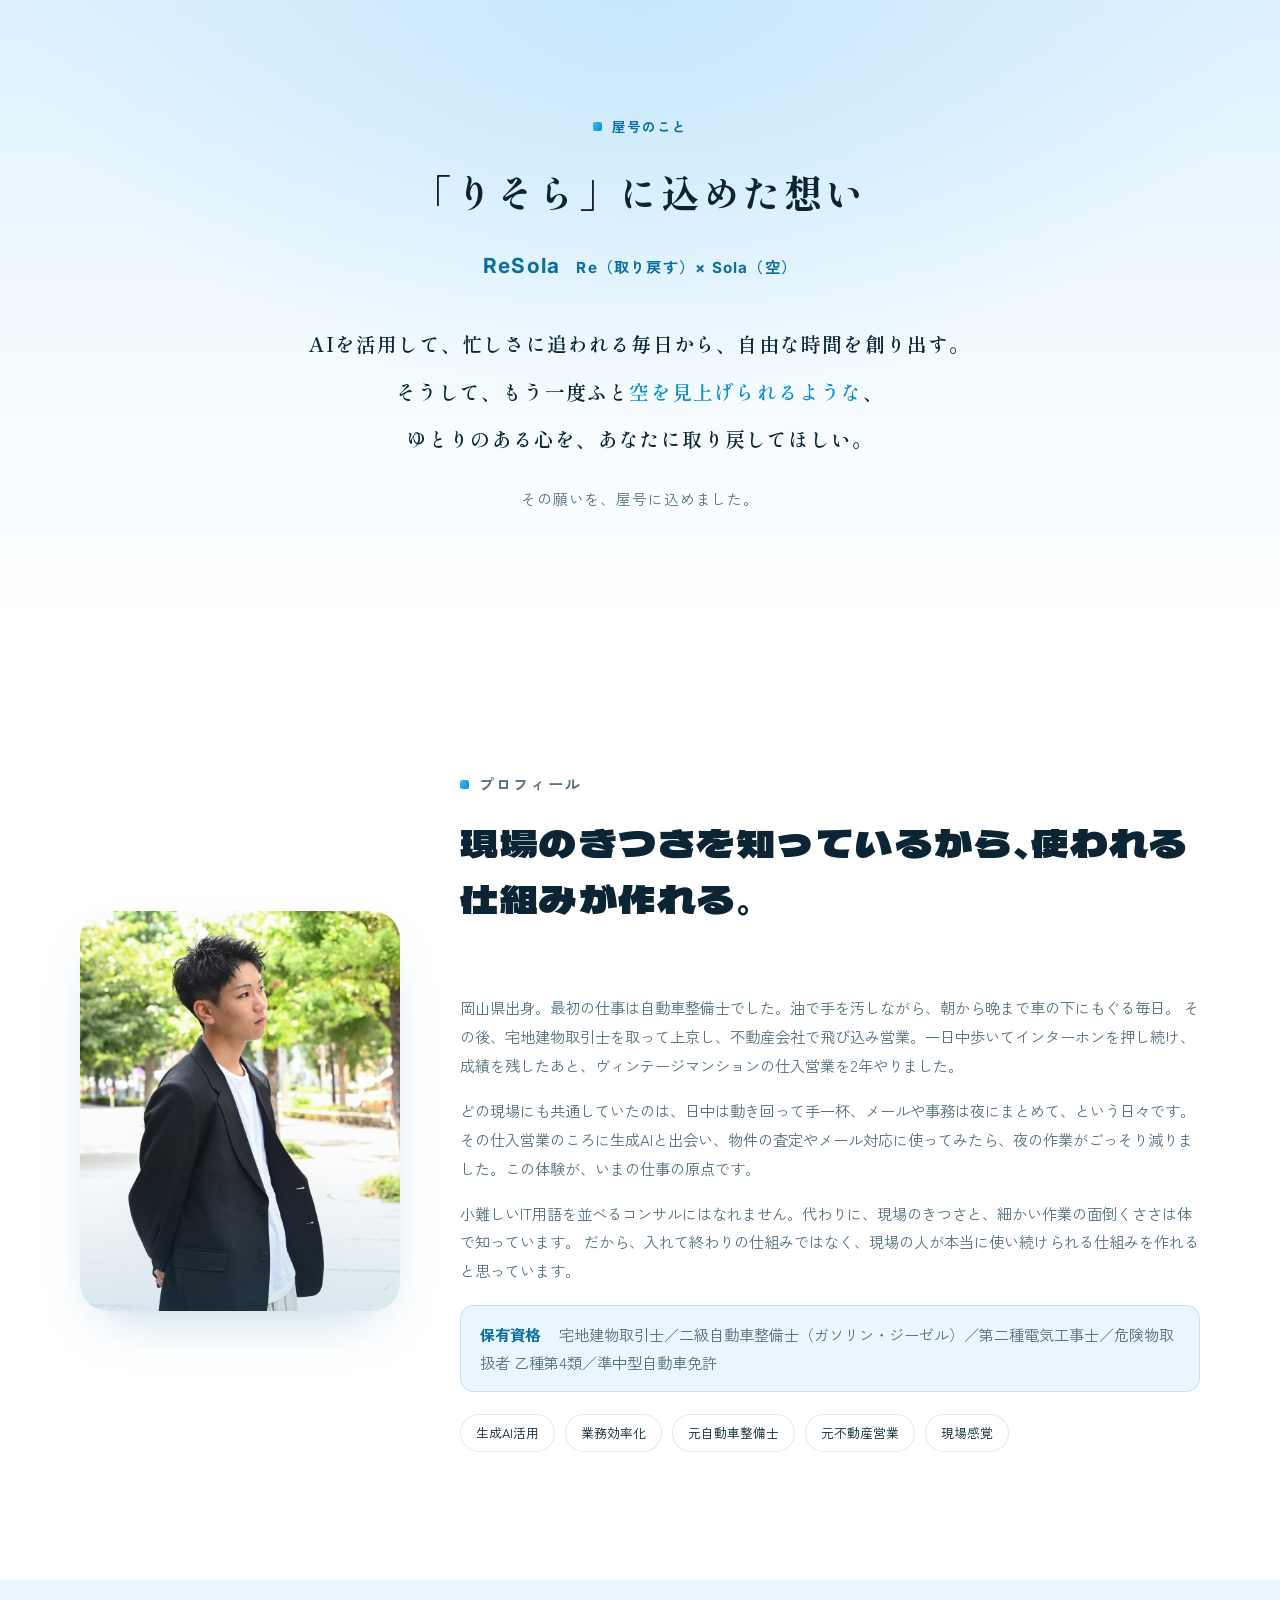
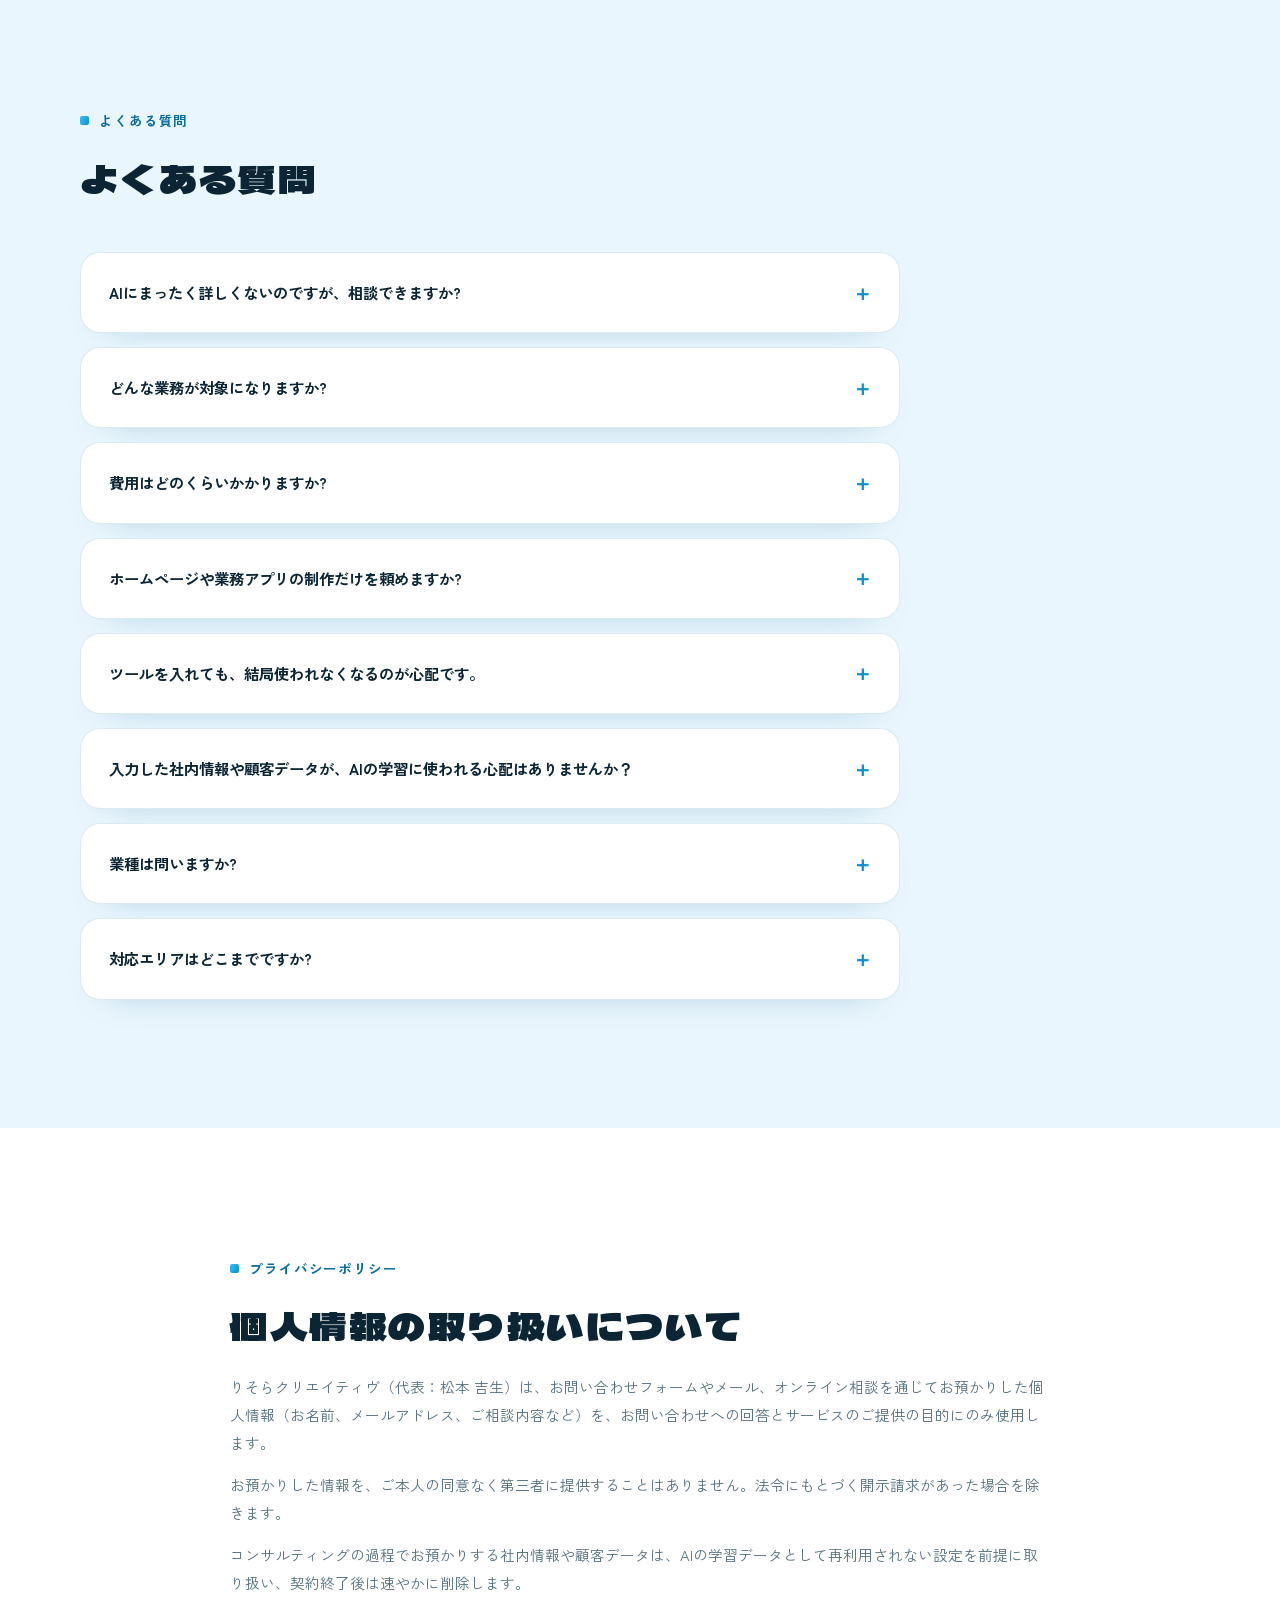
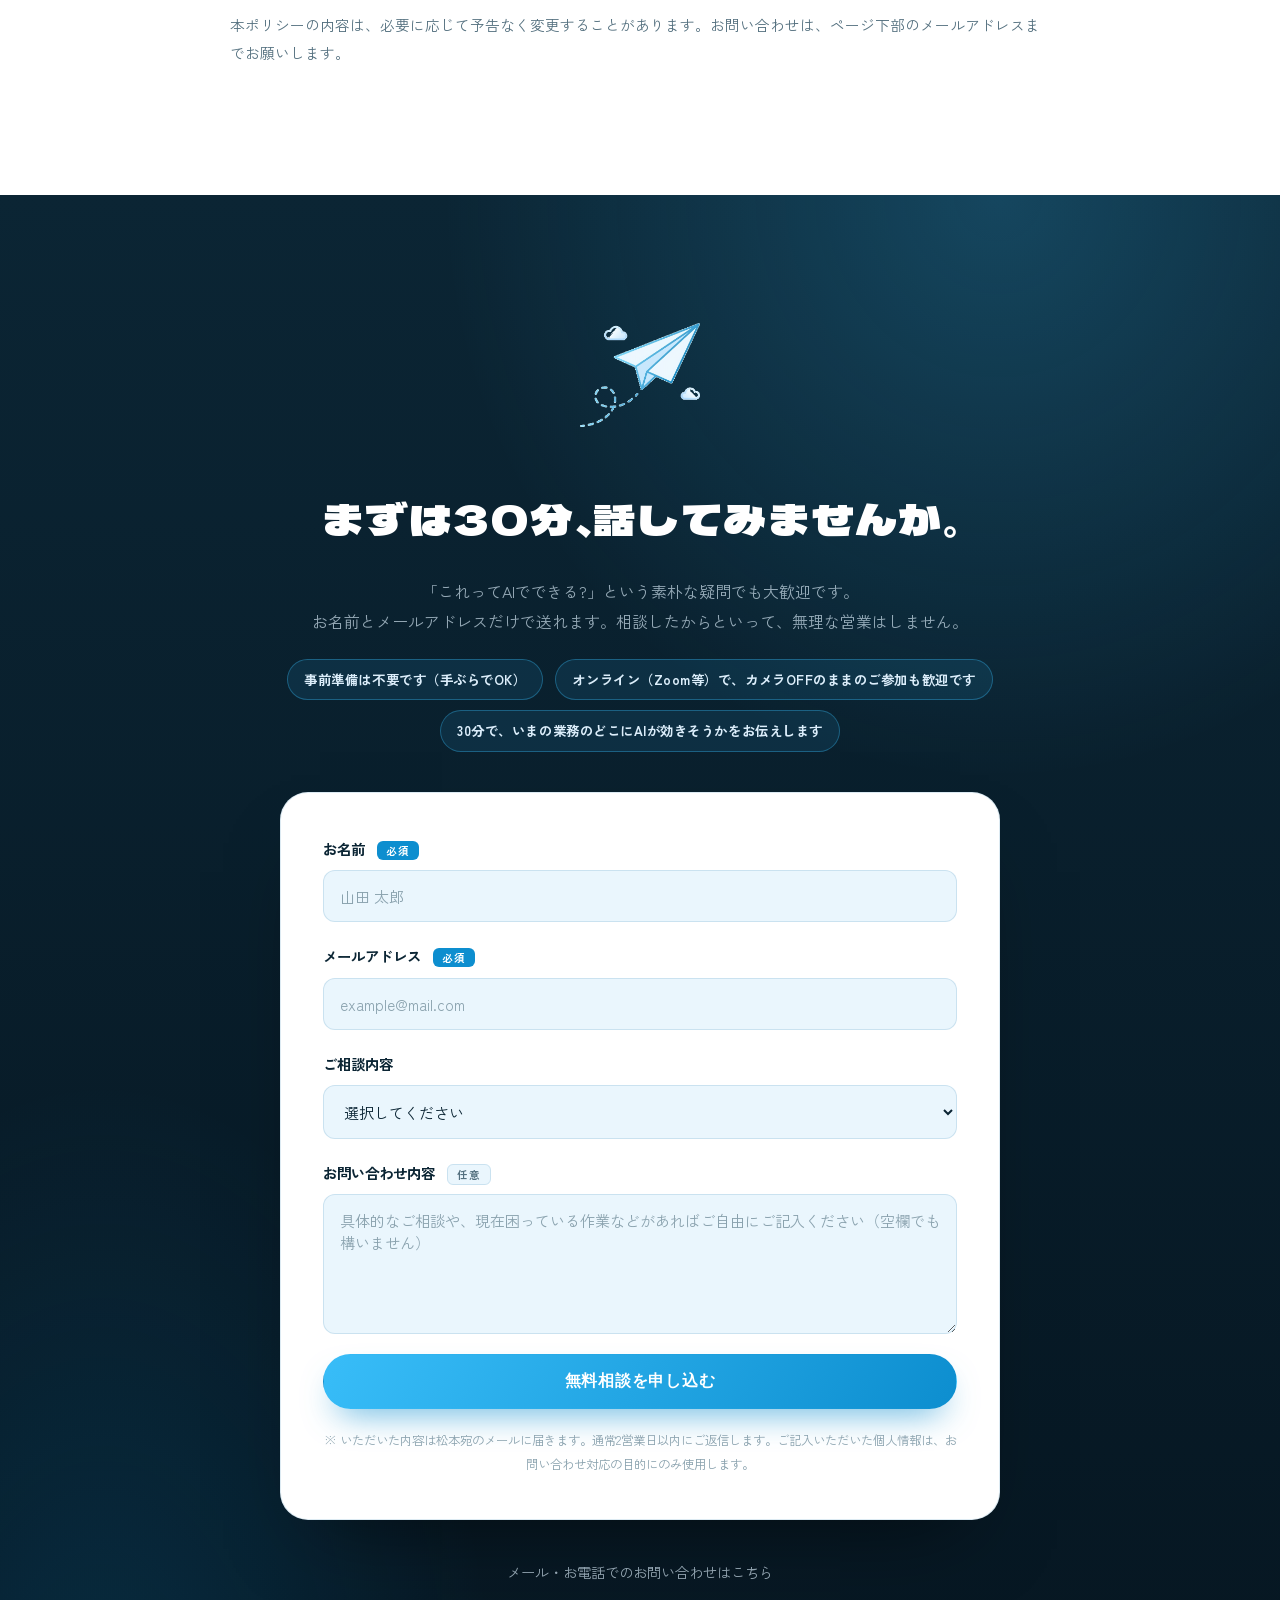
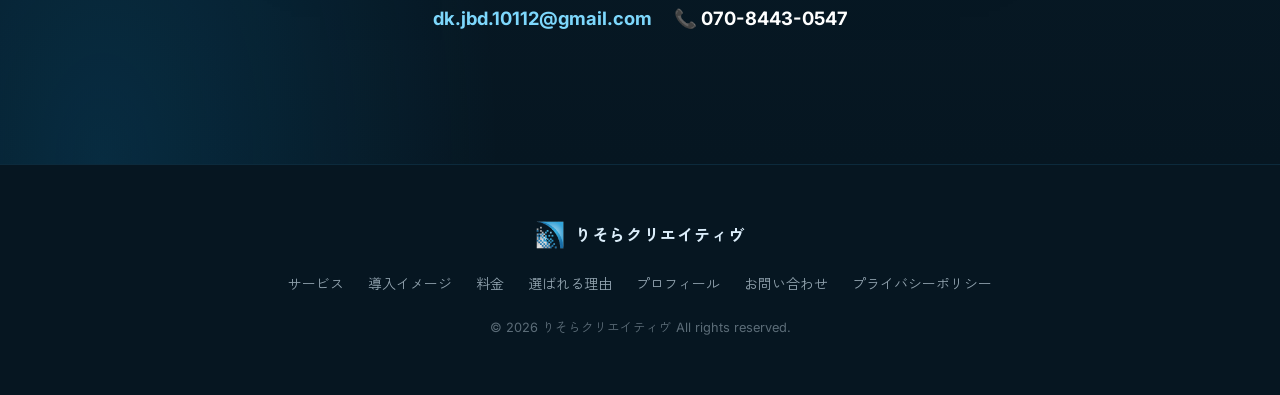
==== commit 23261723: "制作メニューを追加: ホームページ3万円〜・業務アプリ・自動返信（コンサルの実装手段として） - サービス節に「必要なものは、作ります」ブロックを追加（柱とは分け、位置づけは効率化の実装手段） - 問" ====
--- a/index.html
+++ b/index.html
@@ -41,7 +41,7 @@
   <link rel="icon" type="image/png" href="assets/favicon.png" />
   <link rel="icon" type="image/png" sizes="32x32" href="assets/favicon-32.png" />
   <link rel="apple-touch-icon" href="assets/favicon.png" />
-  <link rel="stylesheet" href="styles.css?v=20260915" />
+  <link rel="stylesheet" href="styles.css?v=20260915b" />
 </head>
 <body>
 
@@ -176,6 +176,19 @@
           <li>自分で調べて導入するより、隣で一緒に進めてほしい方</li>
         </ul>
       </div>
+
+      <div class="services__make" data-reveal>
+        <div class="services__make-head">
+          <p class="services__make-title">必要なものは、作ります</p>
+          <p class="services__make-lead">効率化を進める中で「これがあれば回る」となったものは、そのまま制作まで請け負います。生成AIを使って作るぶん、安く早く出せます。</p>
+        </div>
+        <ul class="services__make-list">
+          <li><strong>ホームページ</strong><span>問い合わせフォーム付きの1ページ構成。スマホ対応、公開作業まで込み</span><em>3万円〜</em></li>
+          <li><strong>小さな業務アプリ</strong><span>予約管理、日報、見積計算など、社内で毎日使う道具</span><em>内容に応じてお見積り</em></li>
+          <li><strong>自動返信の仕組み</strong><span>ChatGPTやLINEと連携した、問い合わせへの一次対応</span><em>内容に応じてお見積り</em></li>
+        </ul>
+        <p class="services__make-note">単発のご依頼も歓迎です。まずは無料相談で「作るべきかどうか」から一緒に考えます。</p>
+      </div>
     </div>
   </section>
 
@@ -292,7 +305,7 @@
         <strong>自分の業務で試して、効果を確かめた方法だけ</strong>をお伝えしています。
       </p>
 
-      <p class="pricing__note" data-reveal>※ 表示価格は税別。1ヶ月単位で、契約期間の縛りはありません。初回相談（30分）は無料です。</p>
+      <p class="pricing__note" data-reveal>※ 表示価格は税別。1ヶ月単位で、契約期間の縛りはありません。ホームページ制作（3万円〜）などの単発のご依頼も承ります。初回相談（30分）は無料です。</p>
     </div>
   </section>
 
@@ -427,7 +440,11 @@
         </details>
         <details class="faq__item" data-reveal>
           <summary>費用はどのくらいかかりますか?</summary>
-          <p>月額制で、ライト1.5万円、スタンダード5万円、プレミアム10万円の3プランです。1ヶ月単位で変更も解約もできます。初回相談（30分）は無料です。</p>
+          <p>月額制で、ライト1.5万円、スタンダード5万円、プレミアム10万円の3プランです。1ヶ月単位で変更も解約もできます。ホームページ制作は3万円から、業務アプリは内容に応じてお見積りします。初回相談（30分）は無料です。</p>
+        </details>
+        <details class="faq__item" data-reveal>
+          <summary>ホームページや業務アプリの制作だけを頼めますか?</summary>
+          <p>はい、単発でも承ります。ホームページは問い合わせフォーム付きの1ページ構成で3万円から、公開作業まで込みです。業務アプリは「毎日この作業に困っている」という話から一緒に設計するので、まず無料相談でお聞かせください。</p>
         </details>
         <details class="faq__item" data-reveal>
           <summary>ツールを入れても、結局使われなくなるのが心配です。</summary>
@@ -501,6 +518,7 @@
             <option>業務効率化の無料相談（まずは話を聞いてみたい）</option>
             <option>特定の業務を自動化したい（メール・議事録・資料作成など）</option>
             <option>自社で何がAI化できるか診断してほしい</option>
+            <option>ホームページ・業務アプリの制作相談</option>
             <option>その他</option>
           </select>
         </div>
--- a/styles.css
+++ b/styles.css
@@ -448,6 +448,50 @@
   border-radius: 2px;
   background: var(--grad);
 }
+/* 制作もします（コンサルの実装手段としての位置づけ） */
+.services__make {
+  margin-top: 24px;
+  background: var(--shiro);
+  border: 1px solid var(--line);
+  border-radius: var(--radius);
+  padding: 30px 32px 26px;
+  box-shadow: var(--shadow-soft);
+}
+.services__make-title {
+  font-family: var(--f-display);
+  font-weight: 400;
+  font-size: 1.25rem;
+  letter-spacing: 0.04em;
+  margin-bottom: 8px;
+}
+.services__make-lead { color: var(--muted); font-size: 0.93rem; max-width: 720px; }
+.services__make-list {
+  display: grid;
+  grid-template-columns: repeat(3, 1fr);
+  gap: 14px;
+  margin: 22px 0 18px;
+}
+.services__make-list li {
+  display: flex;
+  flex-direction: column;
+  gap: 6px;
+  background: var(--kasumi);
+  border: 1px solid var(--line);
+  border-radius: 14px;
+  padding: 18px 20px;
+}
+.services__make-list strong { font-size: 1.02rem; font-weight: 900; letter-spacing: 0.02em; }
+.services__make-list span { color: var(--muted); font-size: 0.86rem; line-height: 1.7; }
+.services__make-list em {
+  font-style: normal;
+  margin-top: auto;
+  padding-top: 8px;
+  font-weight: 700;
+  font-size: 0.9rem;
+  color: var(--ao);
+}
+.services__make-note { color: var(--muted); font-size: 0.9rem; }
+
 .services__more { margin-top: 18px; padding: 0 6px; }
 .services__more p { color: var(--muted); font-size: 0.9rem; }
 .services__more strong { color: var(--ink); margin-right: 6px; }
@@ -973,7 +1017,7 @@
   .profile__photo { max-width: 300px; }
   .flow__list { grid-template-columns: repeat(2, 1fr); }
   .flow__step::after { display: none; }
-  .services__grid, .cases__grid { grid-template-columns: 1fr; }
+  .services__grid, .cases__grid, .services__make-list { grid-template-columns: 1fr; }
   .pillar__icon { top: 24px; right: 22px; width: 50px; height: 50px; }
 }
 @media (max-width: 720px) {
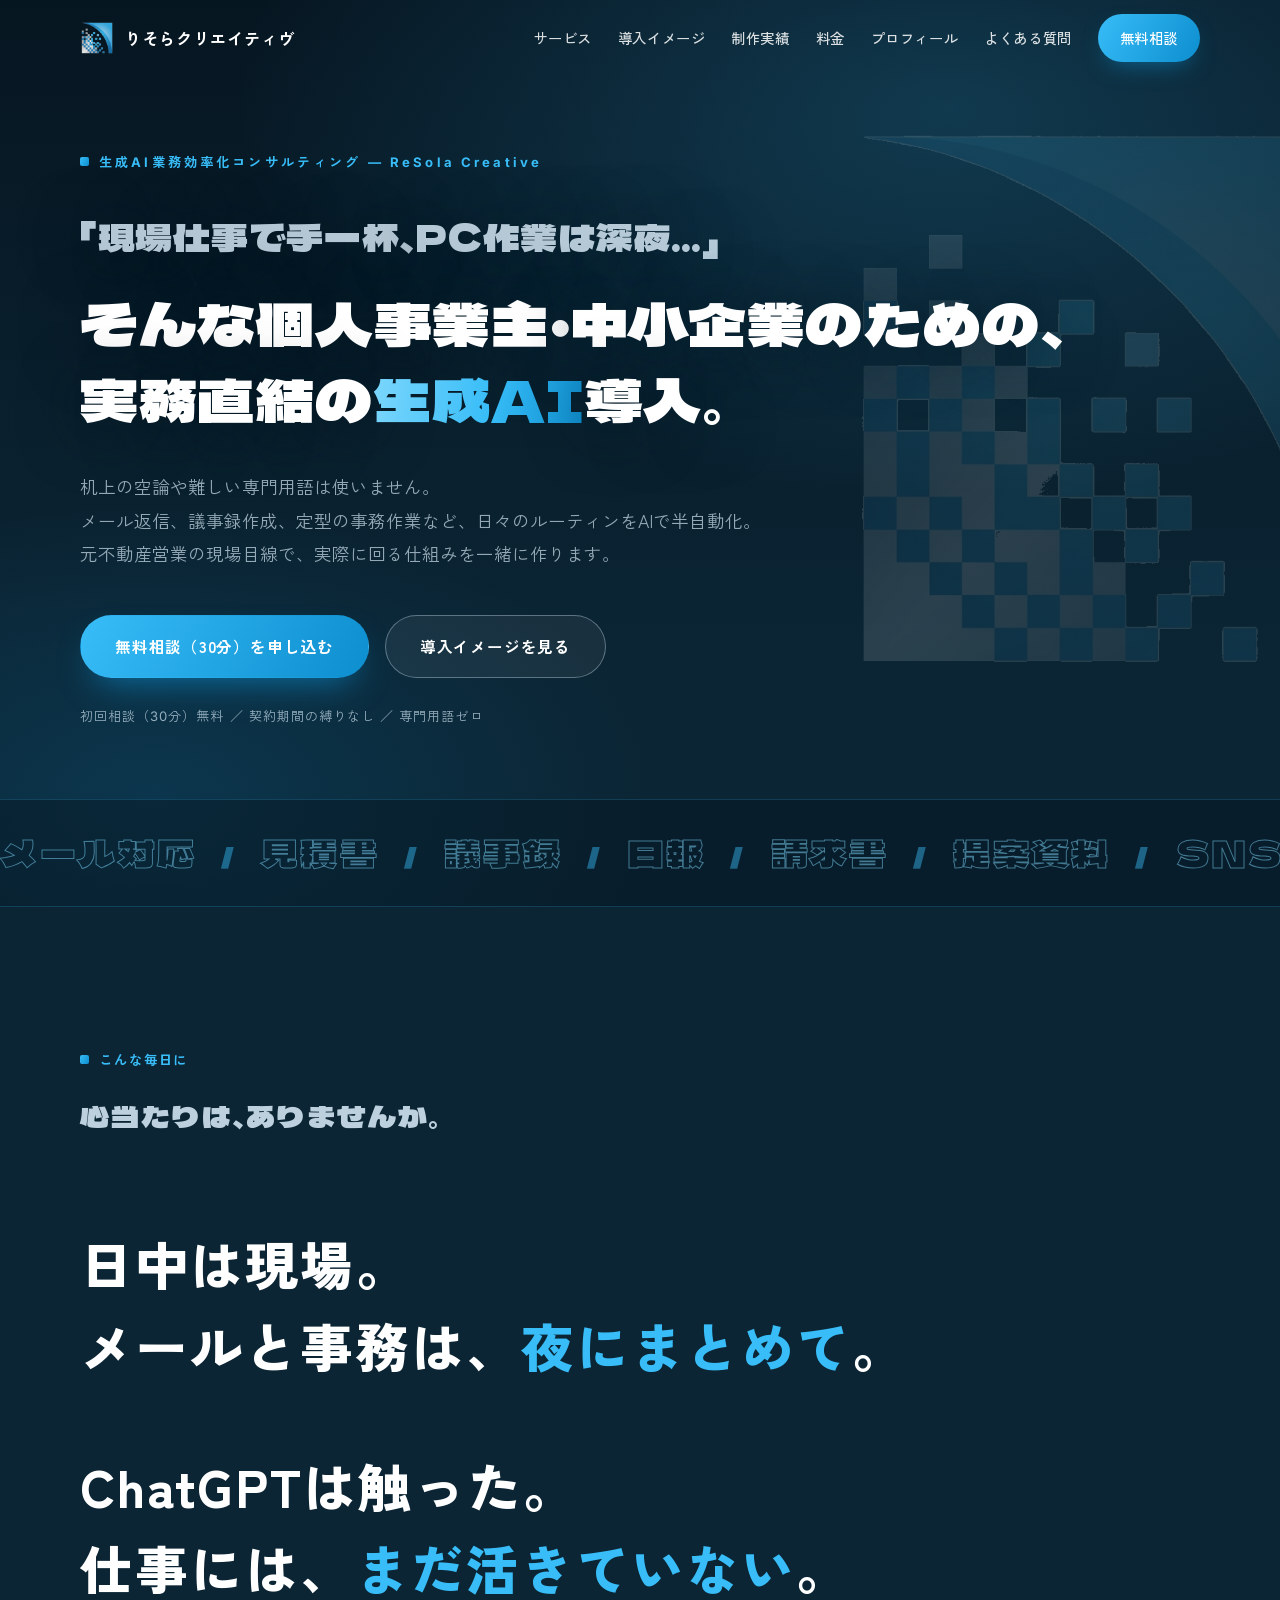
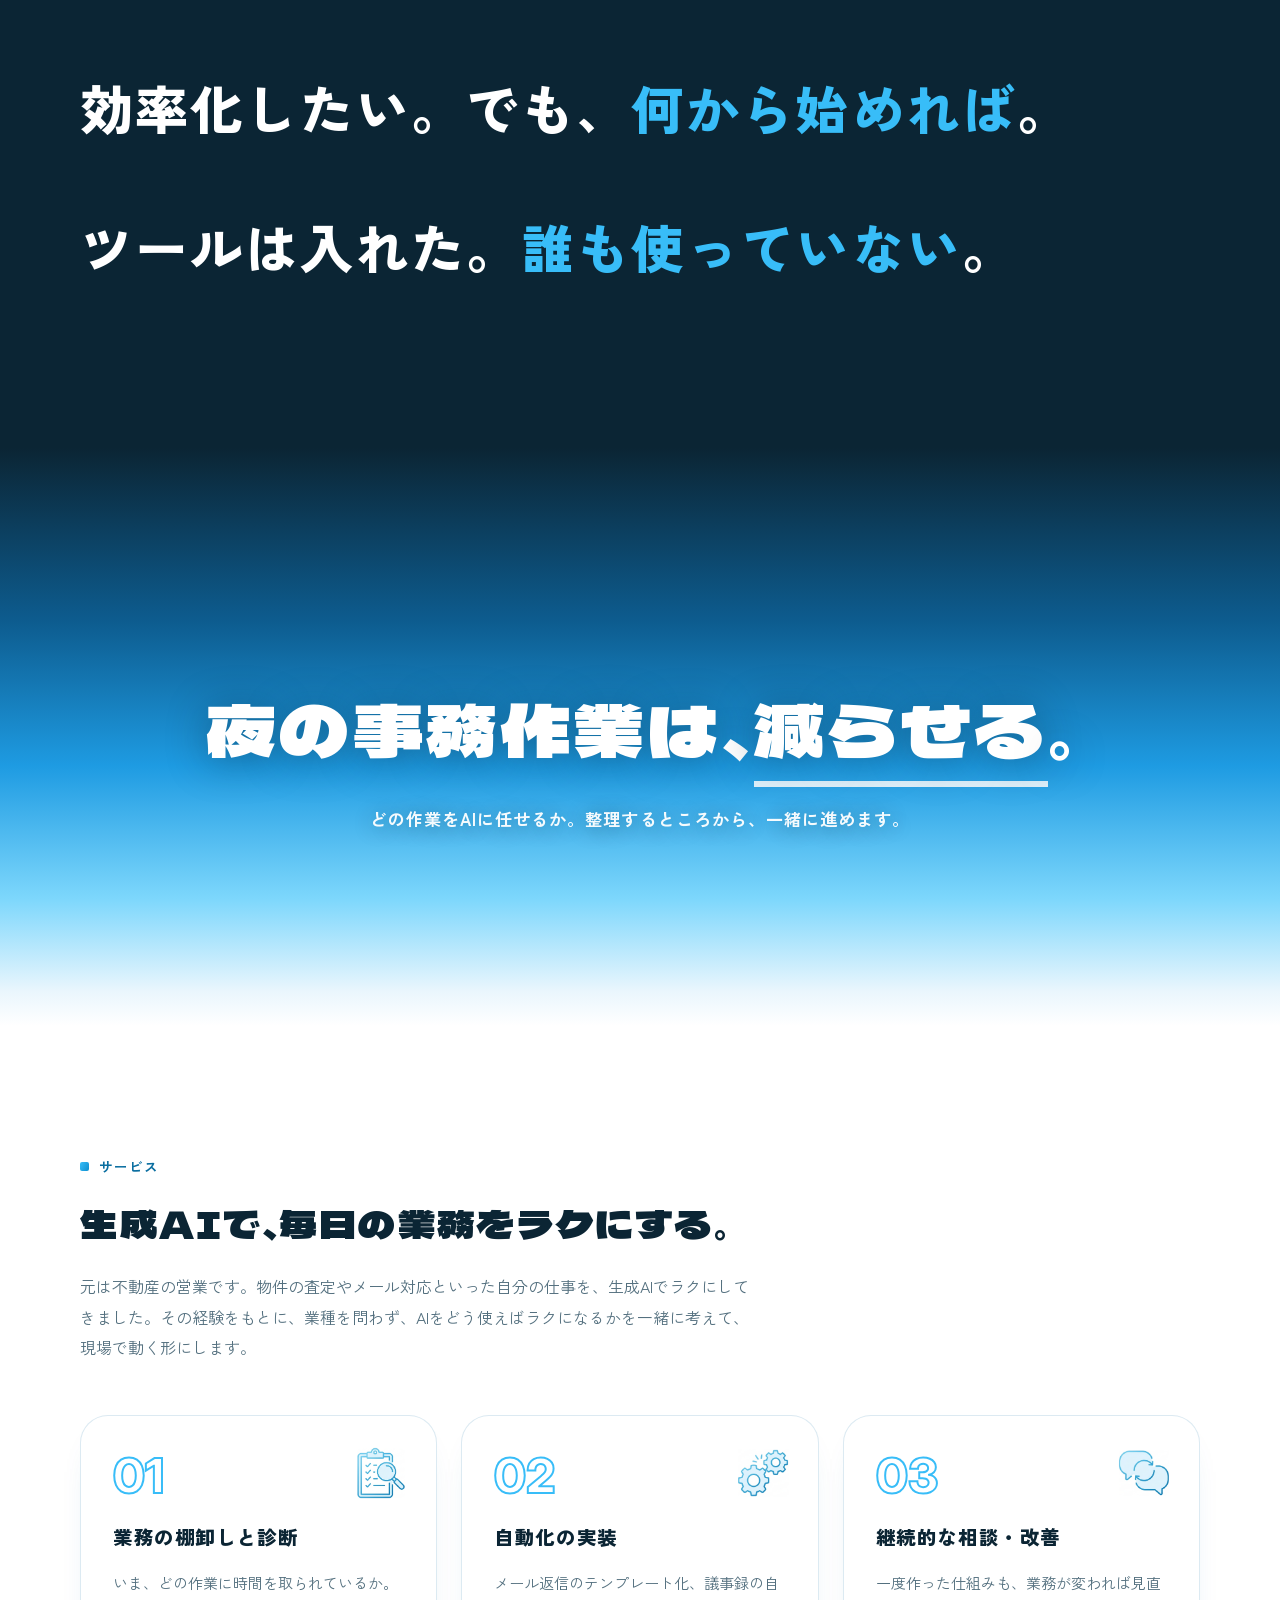
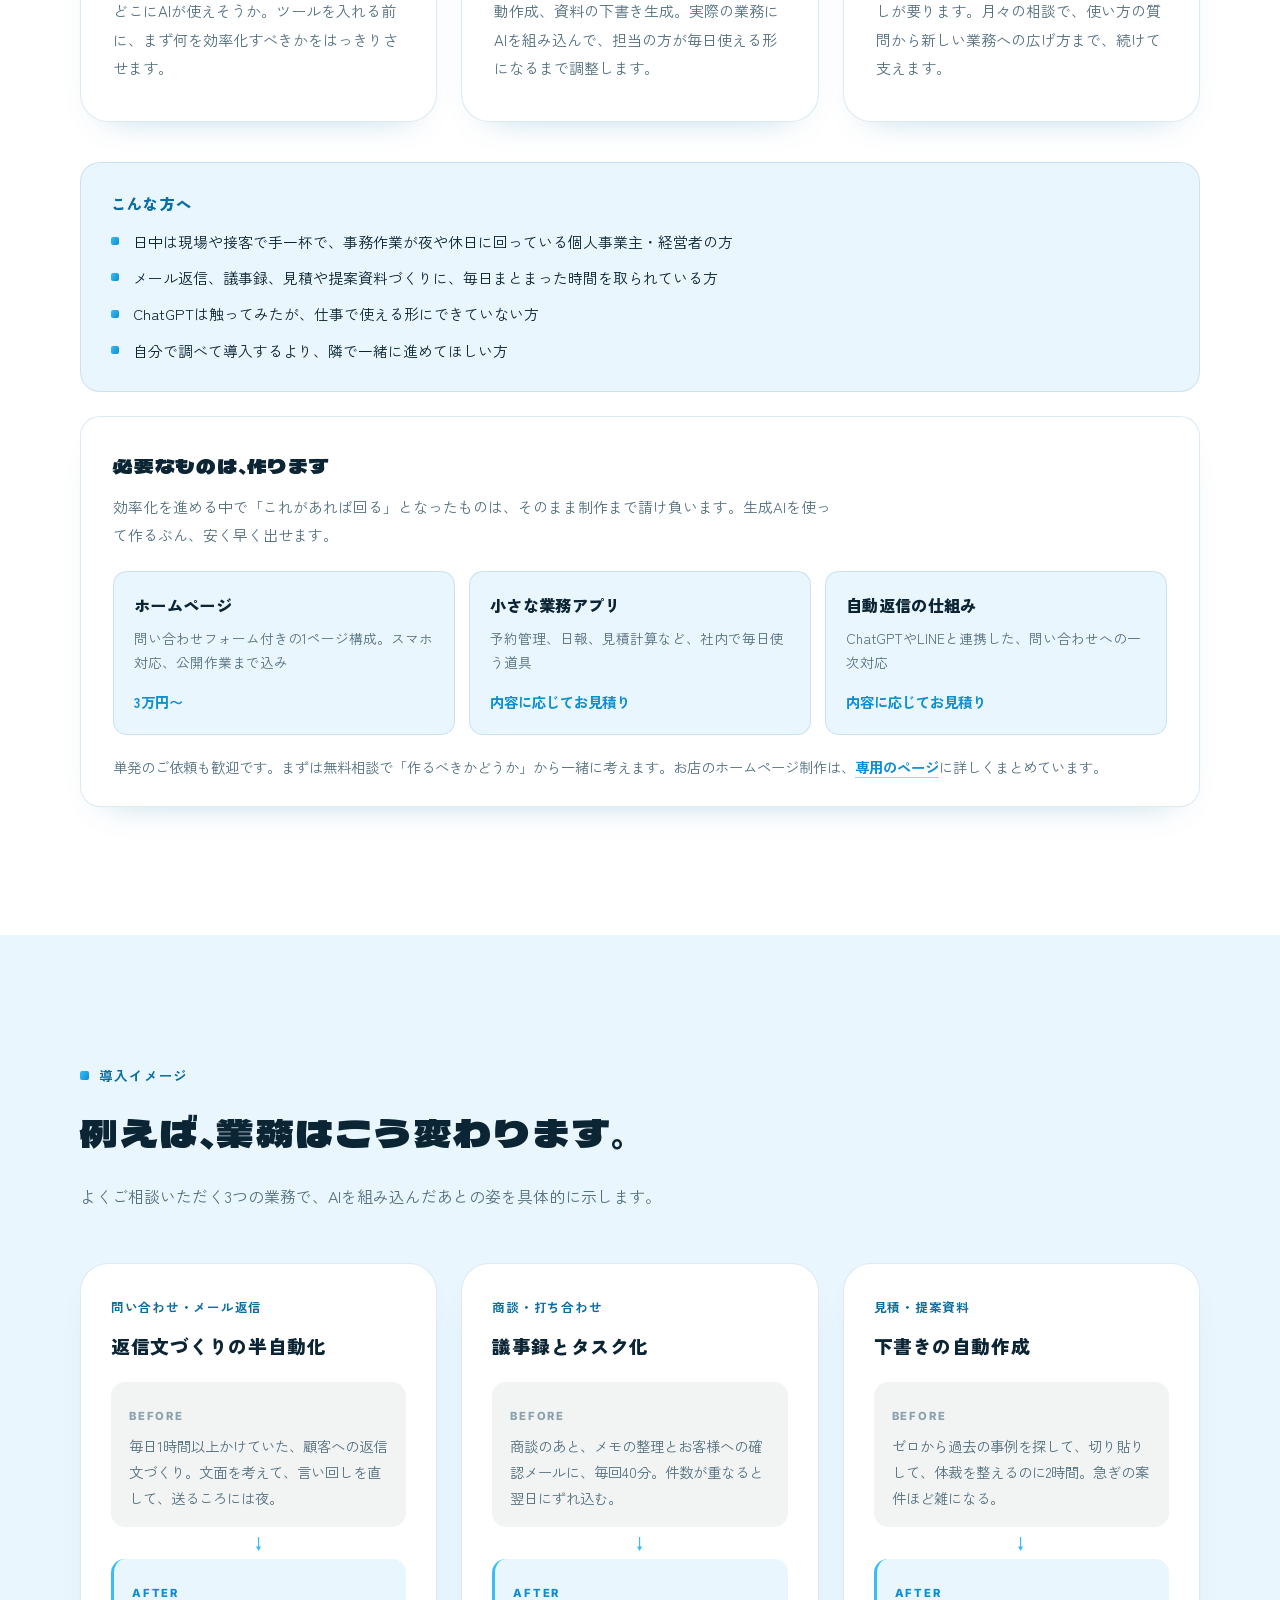
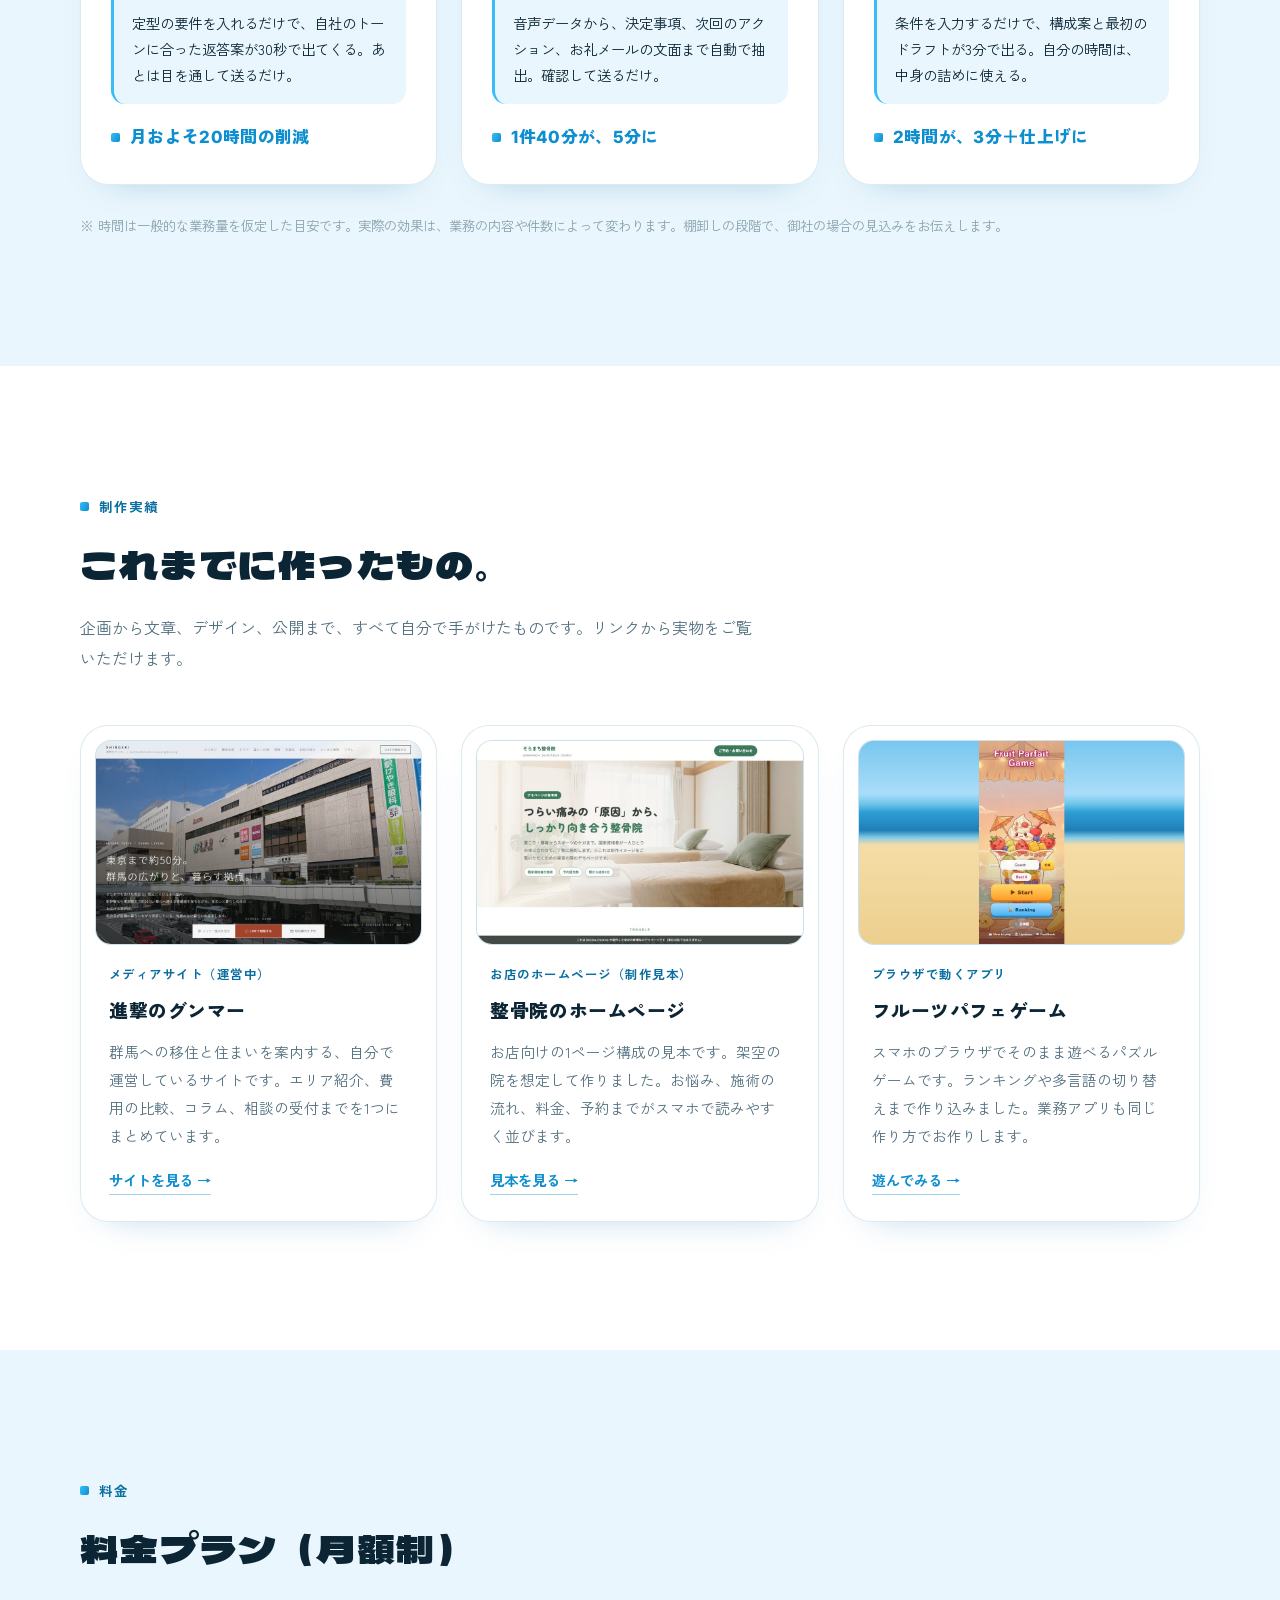
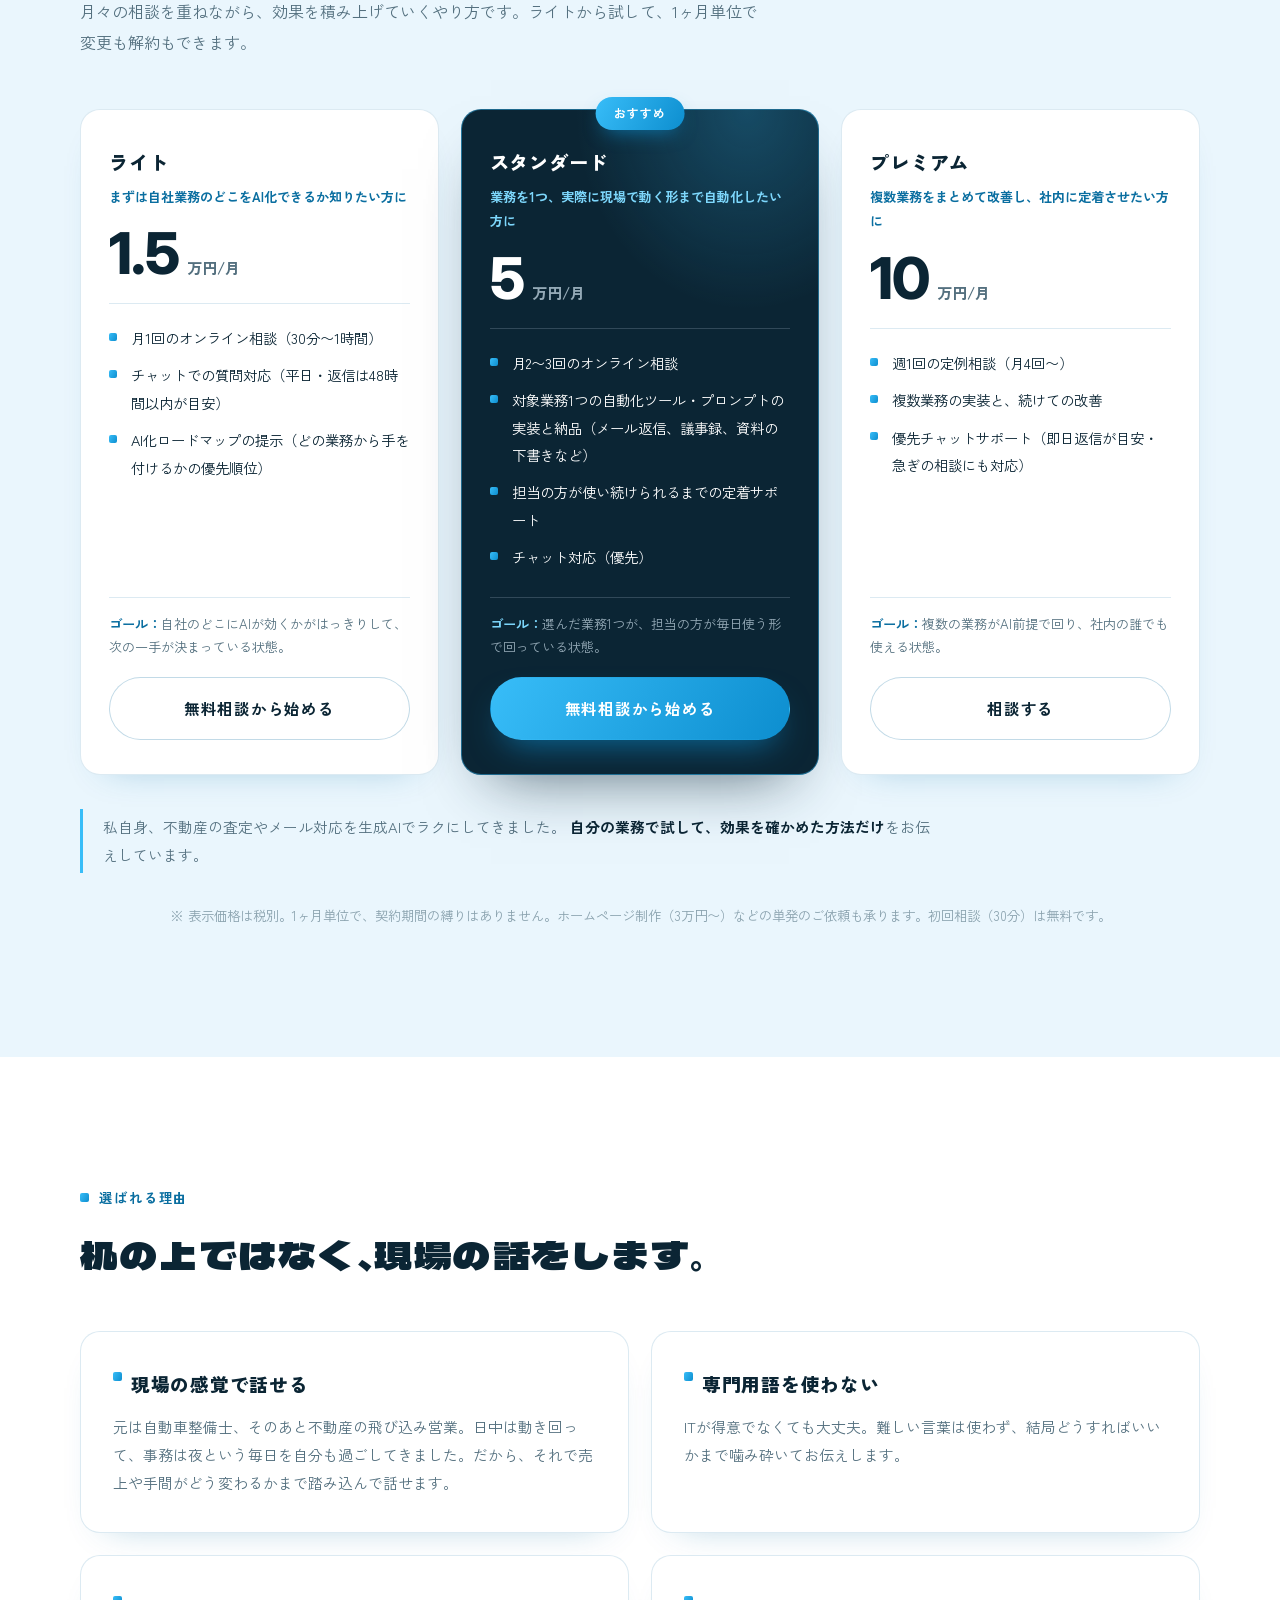
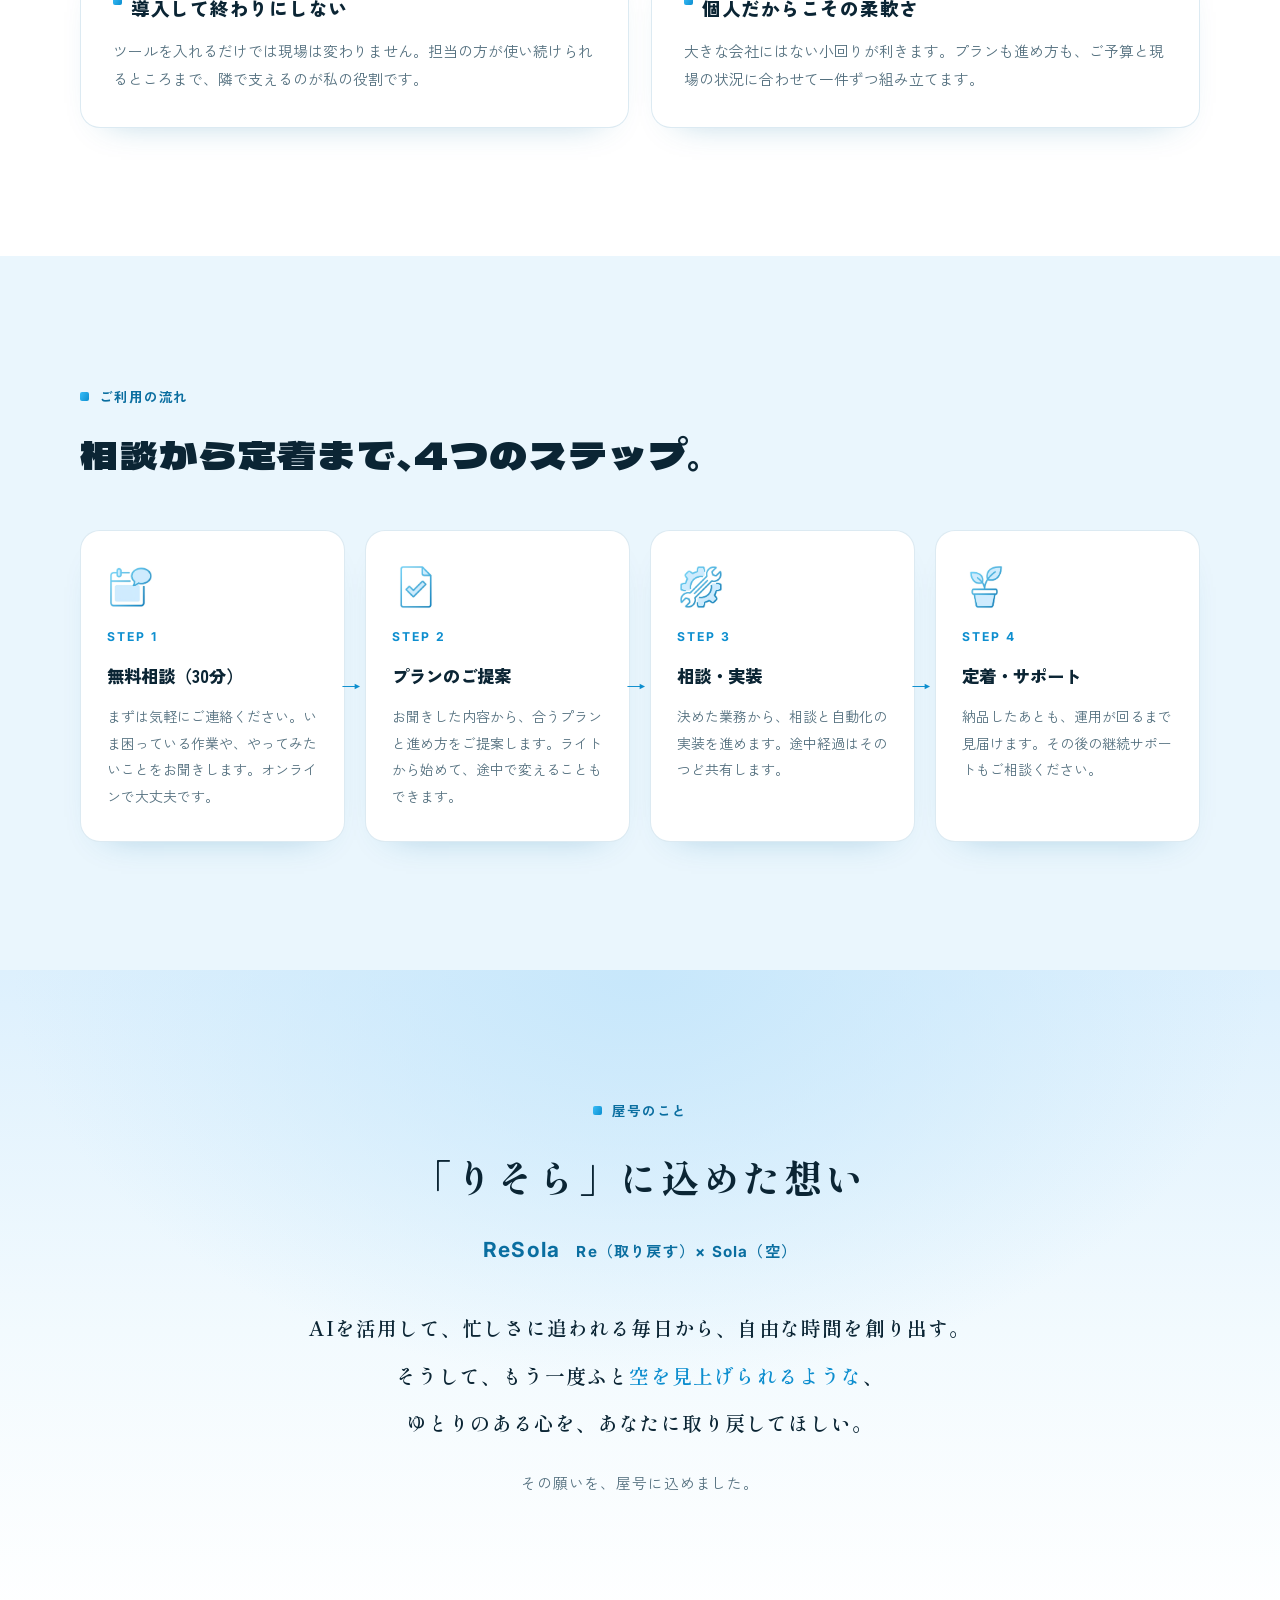
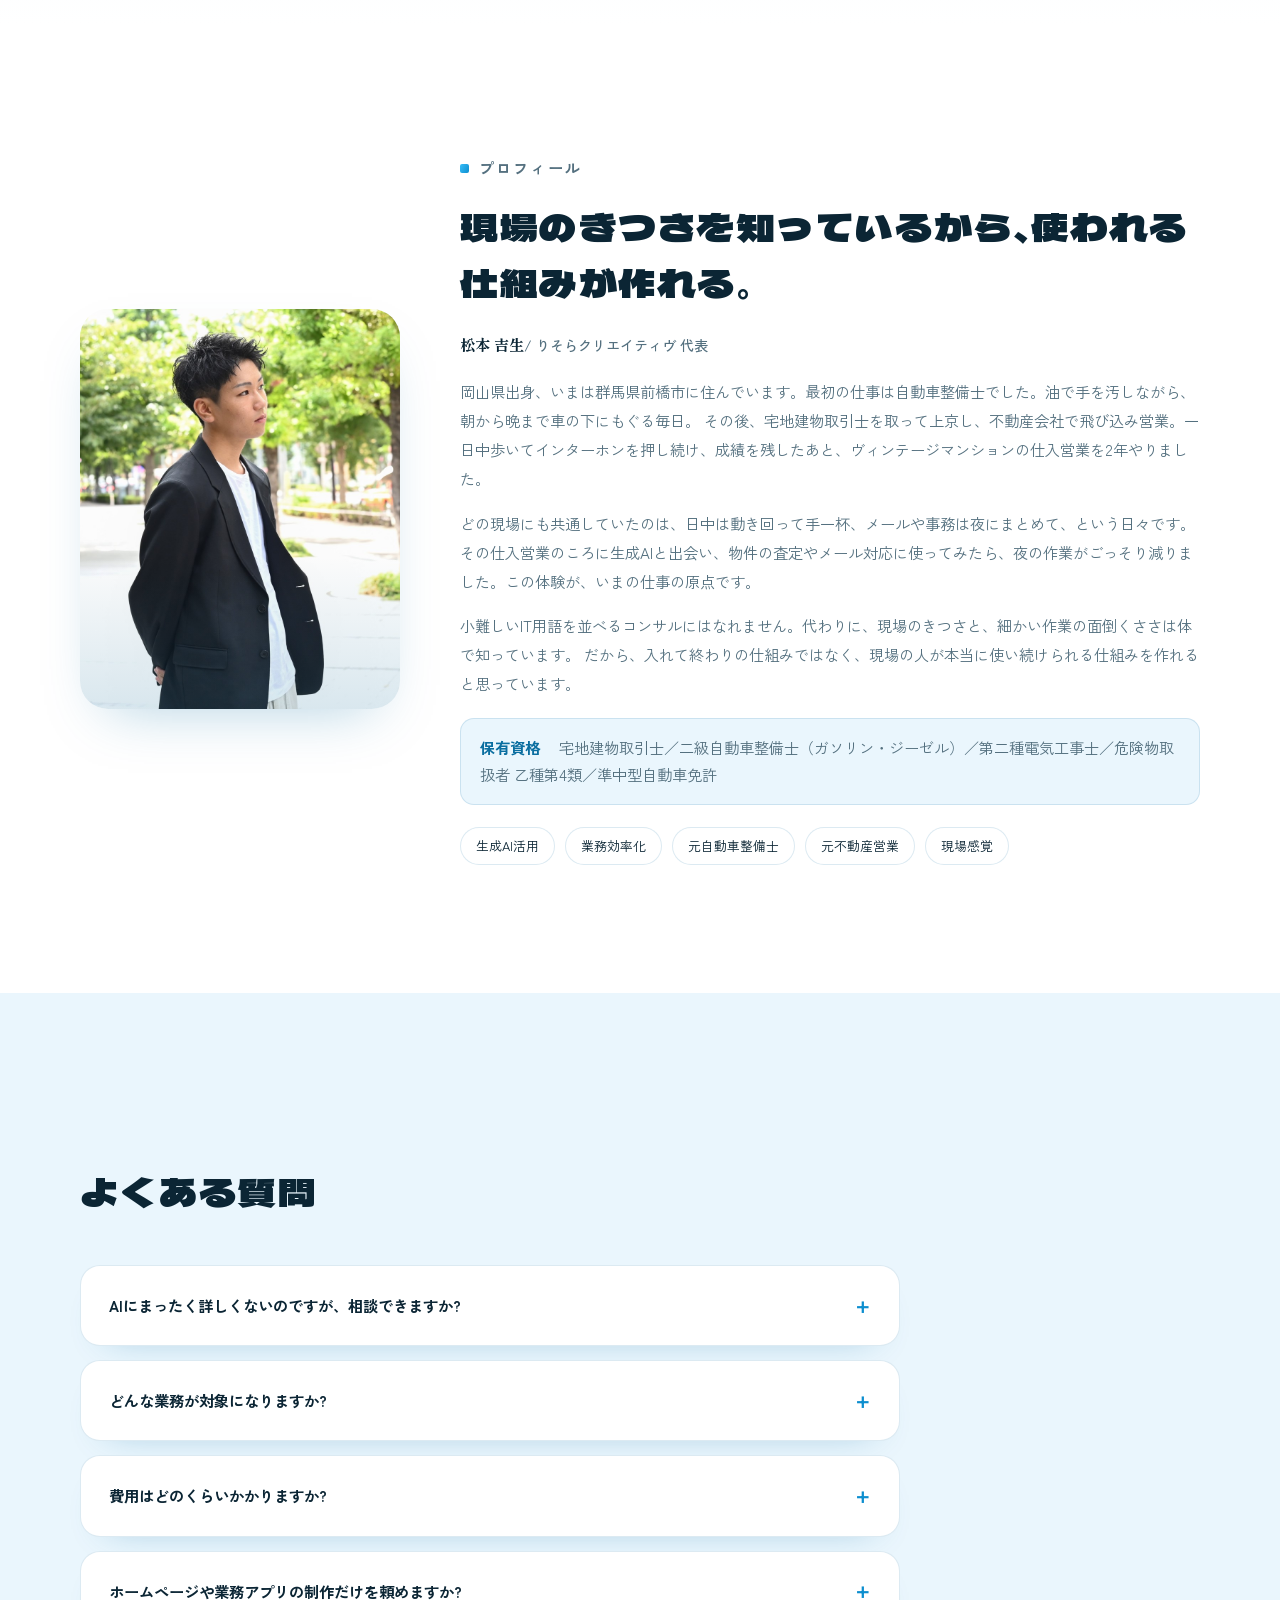
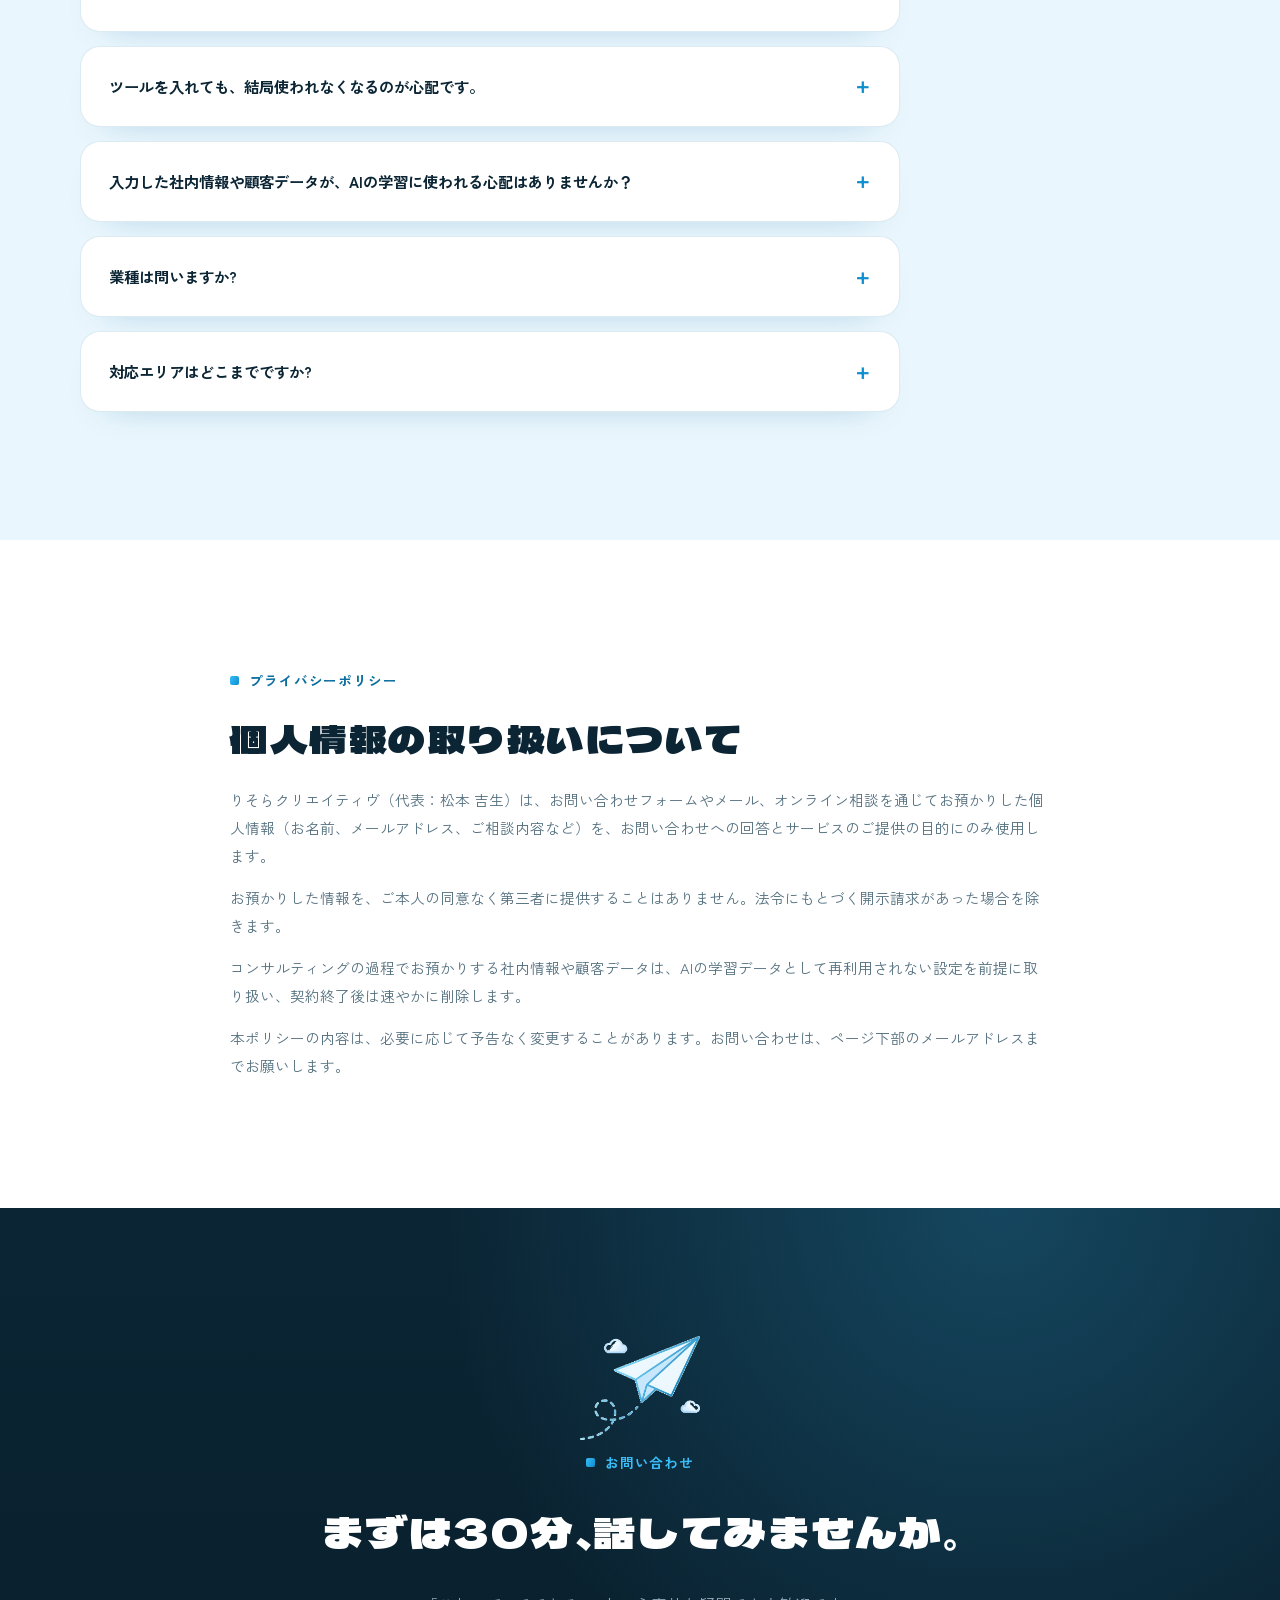
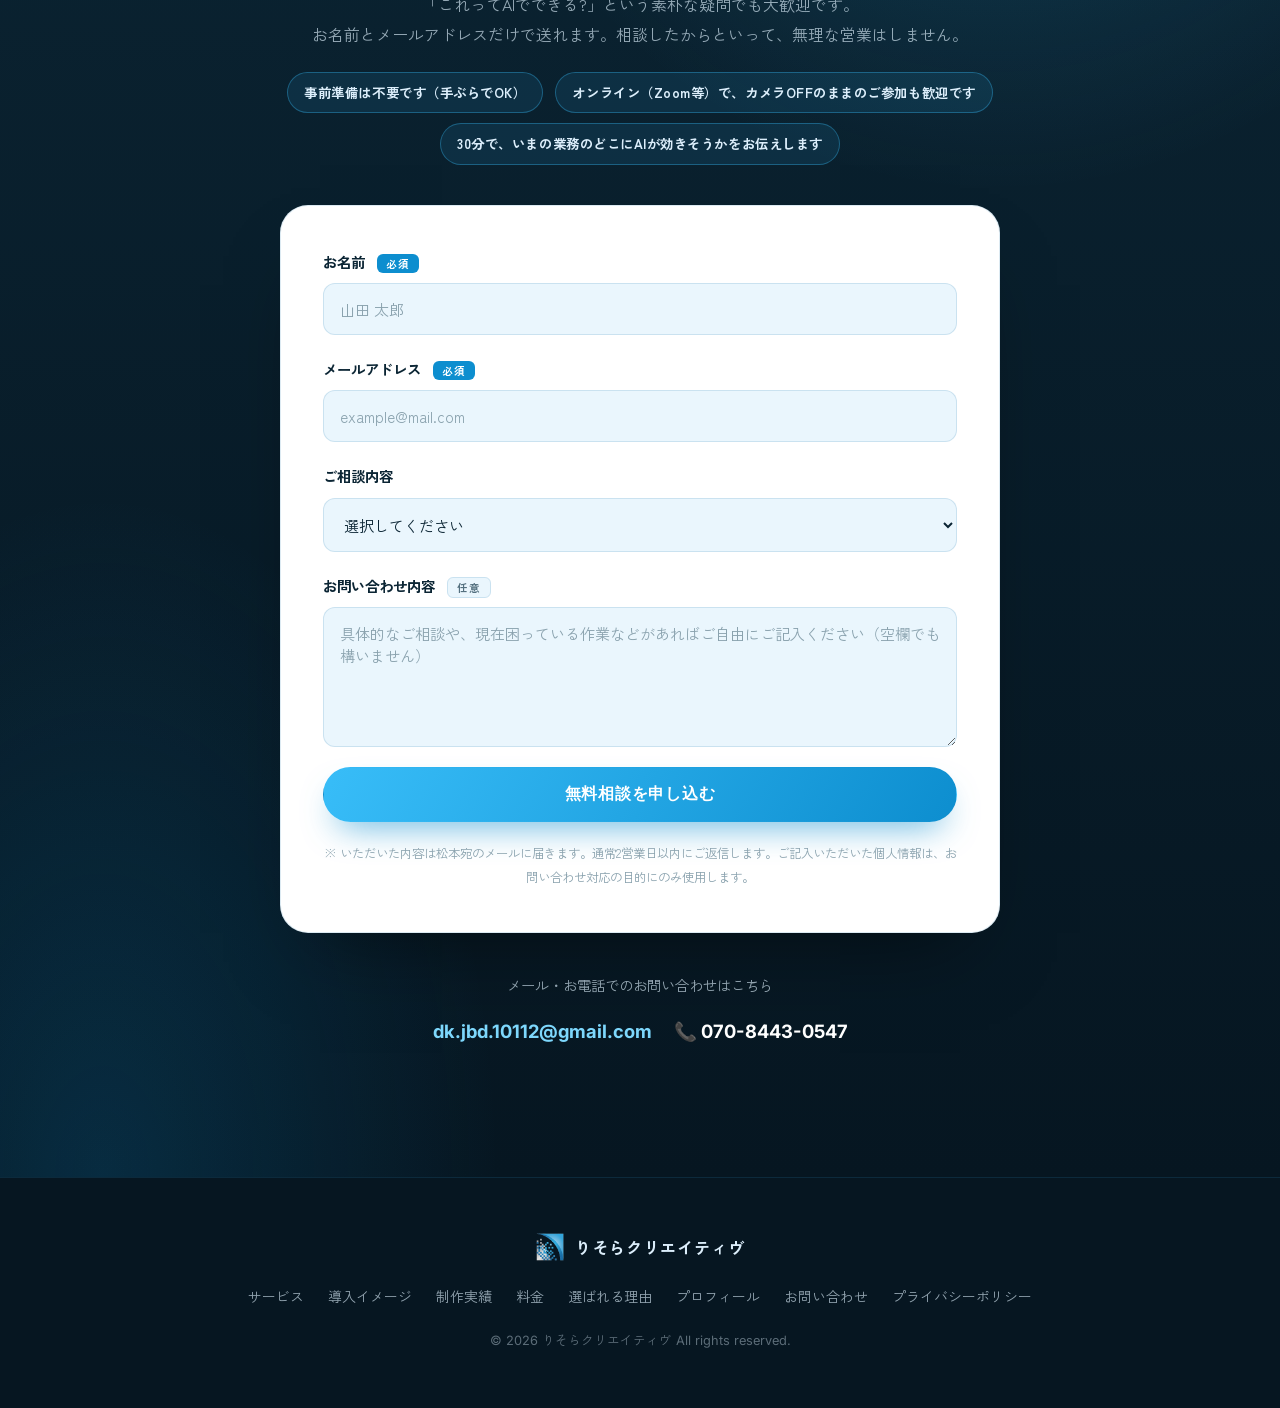
==== commit b76f819b: "制作実績とお店向けページを追加、シェア画像と検索向けファイルを更新 - トップに制作実績の欄(#works)を追加: 進撃のグンマー / 整骨院の制作見本 / フルーツパフェゲーム - お店向けのホー" ====
--- a/index.html
+++ b/index.html
@@ -32,6 +32,12 @@
     "priceRange": "15,000円〜100,000円",
     "email": "dk.jbd.10112@gmail.com",
     "telephone": "+81-70-8443-0547",
+    "address": {
+      "@type": "PostalAddress",
+      "addressLocality": "前橋市",
+      "addressRegion": "群馬県",
+      "addressCountry": "JP"
+    },
     "areaServed": "JP"
   }
   </script>
@@ -41,7 +47,7 @@
   <link rel="icon" type="image/png" href="assets/favicon.png" />
   <link rel="icon" type="image/png" sizes="32x32" href="assets/favicon-32.png" />
   <link rel="apple-touch-icon" href="assets/favicon.png" />
-  <link rel="stylesheet" href="styles.css?v=20260915b" />
+  <link rel="stylesheet" href="styles.css?v=20261112" />
 </head>
 <body>
 
@@ -55,8 +61,8 @@
       <nav class="nav" id="nav">
         <a href="#services">サービス</a>
         <a href="#cases">導入イメージ</a>
+        <a href="#works">制作実績</a>
         <a href="#pricing">料金</a>
-        <a href="#reasons">選ばれる理由</a>
         <a href="#profile">プロフィール</a>
         <a href="#faq">よくある質問</a>
         <a href="#contact" class="nav__cta">無料相談</a>
@@ -187,7 +193,7 @@
           <li><strong>小さな業務アプリ</strong><span>予約管理、日報、見積計算など、社内で毎日使う道具</span><em>内容に応じてお見積り</em></li>
           <li><strong>自動返信の仕組み</strong><span>ChatGPTやLINEと連携した、問い合わせへの一次対応</span><em>内容に応じてお見積り</em></li>
         </ul>
-        <p class="services__make-note">単発のご依頼も歓迎です。まずは無料相談で「作るべきかどうか」から一緒に考えます。</p>
+        <p class="services__make-note">単発のご依頼も歓迎です。まずは無料相談で「作るべきかどうか」から一緒に考えます。お店のホームページ制作は、<a class="text-link" href="shop/">専用のページ</a>に詳しくまとめています。</p>
       </div>
     </div>
   </section>
@@ -247,6 +253,47 @@
       </div>
 
       <p class="cases__note" data-reveal>※ 時間は一般的な業務量を仮定した目安です。実際の効果は、業務の内容や件数によって変わります。棚卸しの段階で、御社の場合の見込みをお伝えします。</p>
+    </div>
+  </section>
+
+  <!-- ===== Works（制作実績） ===== -->
+  <section class="section works" id="works">
+    <div class="container">
+      <p class="label" data-reveal><span class="sq" aria-hidden="true"></span>制作実績</p>
+      <h2 class="section__title" data-reveal>これまでに作ったもの。</h2>
+      <p class="section__lead" data-reveal>企画から文章、デザイン、公開まで、すべて自分で手がけたものです。リンクから実物をご覧いただけます。</p>
+
+      <div class="works__grid">
+        <article class="work" data-reveal>
+          <a class="work__shot" href="https://shingeki-gunma.com" target="_blank" rel="noopener">
+            <img src="assets/works/gunma.jpg" alt="進撃のグンマー 公式サイトの画面" width="960" height="600" loading="lazy" decoding="async" />
+          </a>
+          <p class="work__kind">メディアサイト（運営中）</p>
+          <h3>進撃のグンマー</h3>
+          <p>群馬への移住と住まいを案内する、自分で運営しているサイトです。エリア紹介、費用の比較、コラム、相談の受付までを1つにまとめています。</p>
+          <a class="work__link" href="https://shingeki-gunma.com" target="_blank" rel="noopener">サイトを見る</a>
+        </article>
+
+        <article class="work" data-reveal>
+          <a class="work__shot" href="demo/seikotsuin/" target="_blank" rel="noopener">
+            <img src="assets/works/seikotsu.jpg" alt="整骨院向けホームページの制作見本の画面" width="960" height="600" loading="lazy" decoding="async" />
+          </a>
+          <p class="work__kind">お店のホームページ（制作見本）</p>
+          <h3>整骨院のホームページ</h3>
+          <p>お店向けの1ページ構成の見本です。架空の院を想定して作りました。お悩み、施術の流れ、料金、予約までがスマホで読みやすく並びます。</p>
+          <a class="work__link" href="demo/seikotsuin/" target="_blank" rel="noopener">見本を見る</a>
+        </article>
+
+        <article class="work" data-reveal>
+          <a class="work__shot" href="https://yocchandayyo.github.io/parfait-curling/" target="_blank" rel="noopener">
+            <img src="assets/works/parfait.jpg" alt="フルーツパフェゲームの画面" width="960" height="600" loading="lazy" decoding="async" />
+          </a>
+          <p class="work__kind">ブラウザで動くアプリ</p>
+          <h3>フルーツパフェゲーム</h3>
+          <p>スマホのブラウザでそのまま遊べるパズルゲームです。ランキングや多言語の切り替えまで作り込みました。業務アプリも同じ作り方でお作りします。</p>
+          <a class="work__link" href="https://yocchandayyo.github.io/parfait-curling/" target="_blank" rel="noopener">遊んでみる</a>
+        </article>
+      </div>
     </div>
   </section>
 
@@ -401,7 +448,7 @@
         <h2 class="section__title" data-reveal>現場のきつさを知っているから、使われる仕組みが作れる。</h2>
         <p class="profile__name" data-reveal>松本 吉生<span>/ りそらクリエイティヴ 代表</span></p>
         <p data-reveal>
-          岡山県出身。最初の仕事は自動車整備士でした。油で手を汚しながら、朝から晩まで車の下にもぐる毎日。
+          岡山県出身、いまは群馬県前橋市に住んでいます。最初の仕事は自動車整備士でした。油で手を汚しながら、朝から晩まで車の下にもぐる毎日。
           その後、宅地建物取引士を取って上京し、不動産会社で飛び込み営業。一日中歩いてインターホンを押し続け、成績を残したあと、ヴィンテージマンションの仕入営業を2年やりました。
         </p>
         <p data-reveal>
@@ -460,7 +507,7 @@
         </details>
         <details class="faq__item" data-reveal>
           <summary>対応エリアはどこまでですか?</summary>
-          <p>オンライン(Zoom等)を中心に、全国どこでも対応できます。お近くであれば対面でのご相談も可能です。</p>
+          <p>オンライン(Zoom等)を中心に、全国どこでも対応できます。前橋・高崎とその周辺でしたら、お店や事務所まで伺います。</p>
         </details>
       </div>
     </div>
@@ -548,6 +595,7 @@
       <nav class="footer__nav">
         <a href="#services">サービス</a>
         <a href="#cases">導入イメージ</a>
+        <a href="#works">制作実績</a>
         <a href="#pricing">料金</a>
         <a href="#reasons">選ばれる理由</a>
         <a href="#profile">プロフィール</a>
--- a/styles.css
+++ b/styles.css
@@ -491,6 +491,8 @@
   color: var(--ao);
 }
 .services__make-note { color: var(--muted); font-size: 0.9rem; }
+.text-link { color: var(--ao); font-weight: 700; border-bottom: 1px solid rgba(13, 142, 207, 0.4); }
+.text-link:hover { color: var(--umi); border-bottom-color: var(--umi); }
 
 .services__more { margin-top: 18px; padding: 0 6px; }
 .services__more p { color: var(--muted); font-size: 0.9rem; }
@@ -567,8 +569,55 @@
 }
 .cases__note { color: var(--muted-2); font-size: 0.84rem; margin-top: 28px; }
 
+/* ===== Works（制作実績） ===== */
+.works { background: var(--shiro); }
+.works__grid { display: grid; grid-template-columns: repeat(3, 1fr); gap: 24px; }
+.work {
+  display: flex;
+  flex-direction: column;
+  background: var(--shiro);
+  border: 1px solid var(--line);
+  border-radius: var(--radius-lg);
+  padding: 14px 14px 26px;
+  box-shadow: var(--shadow-soft);
+  transition: transform 0.35s var(--ease), border-color 0.35s, box-shadow 0.35s;
+}
+.work:hover { transform: translateY(-6px); border-color: rgba(56, 189, 248, 0.55); box-shadow: var(--shadow); }
+.work__shot {
+  display: block;
+  border-radius: 16px;
+  overflow: hidden;
+  border: 1px solid var(--line);
+  aspect-ratio: 16 / 10;
+  background: var(--kasumi);
+  margin-bottom: 18px;
+}
+.work__shot img { width: 100%; height: 100%; object-fit: cover; object-position: top; transition: transform 0.6s var(--ease); }
+.work:hover .work__shot img { transform: scale(1.03); }
+.work__kind, .work h3, .work > p, .work__link { margin-inline: 14px; }
+.work__kind {
+  font-size: 0.78rem;
+  font-weight: 700;
+  letter-spacing: 0.12em;
+  color: var(--umi);
+  margin-bottom: 6px;
+}
+.work h3 { font-size: 1.18rem; font-weight: 900; letter-spacing: 0.03em; margin-bottom: 10px; }
+.work > p:not(.work__kind) { color: var(--muted); font-size: 0.92rem; margin-bottom: 16px; }
+.work__link {
+  margin-top: auto;
+  align-self: flex-start;
+  font-weight: 700;
+  font-size: 0.9rem;
+  color: var(--ao);
+  border-bottom: 1px solid rgba(13, 142, 207, 0.4);
+  padding-bottom: 1px;
+}
+.work__link::after { content: " →"; }
+.work__link:hover { color: var(--umi); border-bottom-color: var(--umi); }
+
 /* ===== Pricing ===== */
-.pricing { background: var(--shiro); }
+.pricing { background: var(--kasumi); }
 .pricing__grid {
   display: grid;
   grid-template-columns: repeat(3, 1fr);
@@ -669,7 +718,7 @@
 .pricing__note { color: var(--muted-2); font-size: 0.84rem; margin-top: 30px; text-align: center; }
 
 /* ===== Reasons ===== */
-.reasons { background: var(--kasumi); }
+.reasons { background: var(--shiro); }
 .reasons__grid { display: grid; grid-template-columns: repeat(2, 1fr); gap: 22px; margin-top: 48px; }
 .reason {
   padding: 34px 32px;
@@ -699,7 +748,7 @@
 .reason p { color: var(--muted); font-size: 0.93rem; }
 
 /* ===== Flow ===== */
-.flow { background: var(--shiro); }
+.flow { background: var(--kasumi); }
 .flow__list {
   display: grid;
   grid-template-columns: repeat(4, 1fr);
@@ -1017,7 +1066,7 @@
   .profile__photo { max-width: 300px; }
   .flow__list { grid-template-columns: repeat(2, 1fr); }
   .flow__step::after { display: none; }
-  .services__grid, .cases__grid, .services__make-list { grid-template-columns: 1fr; }
+  .services__grid, .cases__grid, .works__grid, .services__make-list { grid-template-columns: 1fr; }
   .pillar__icon { top: 24px; right: 22px; width: 50px; height: 50px; }
 }
 @media (max-width: 720px) {
